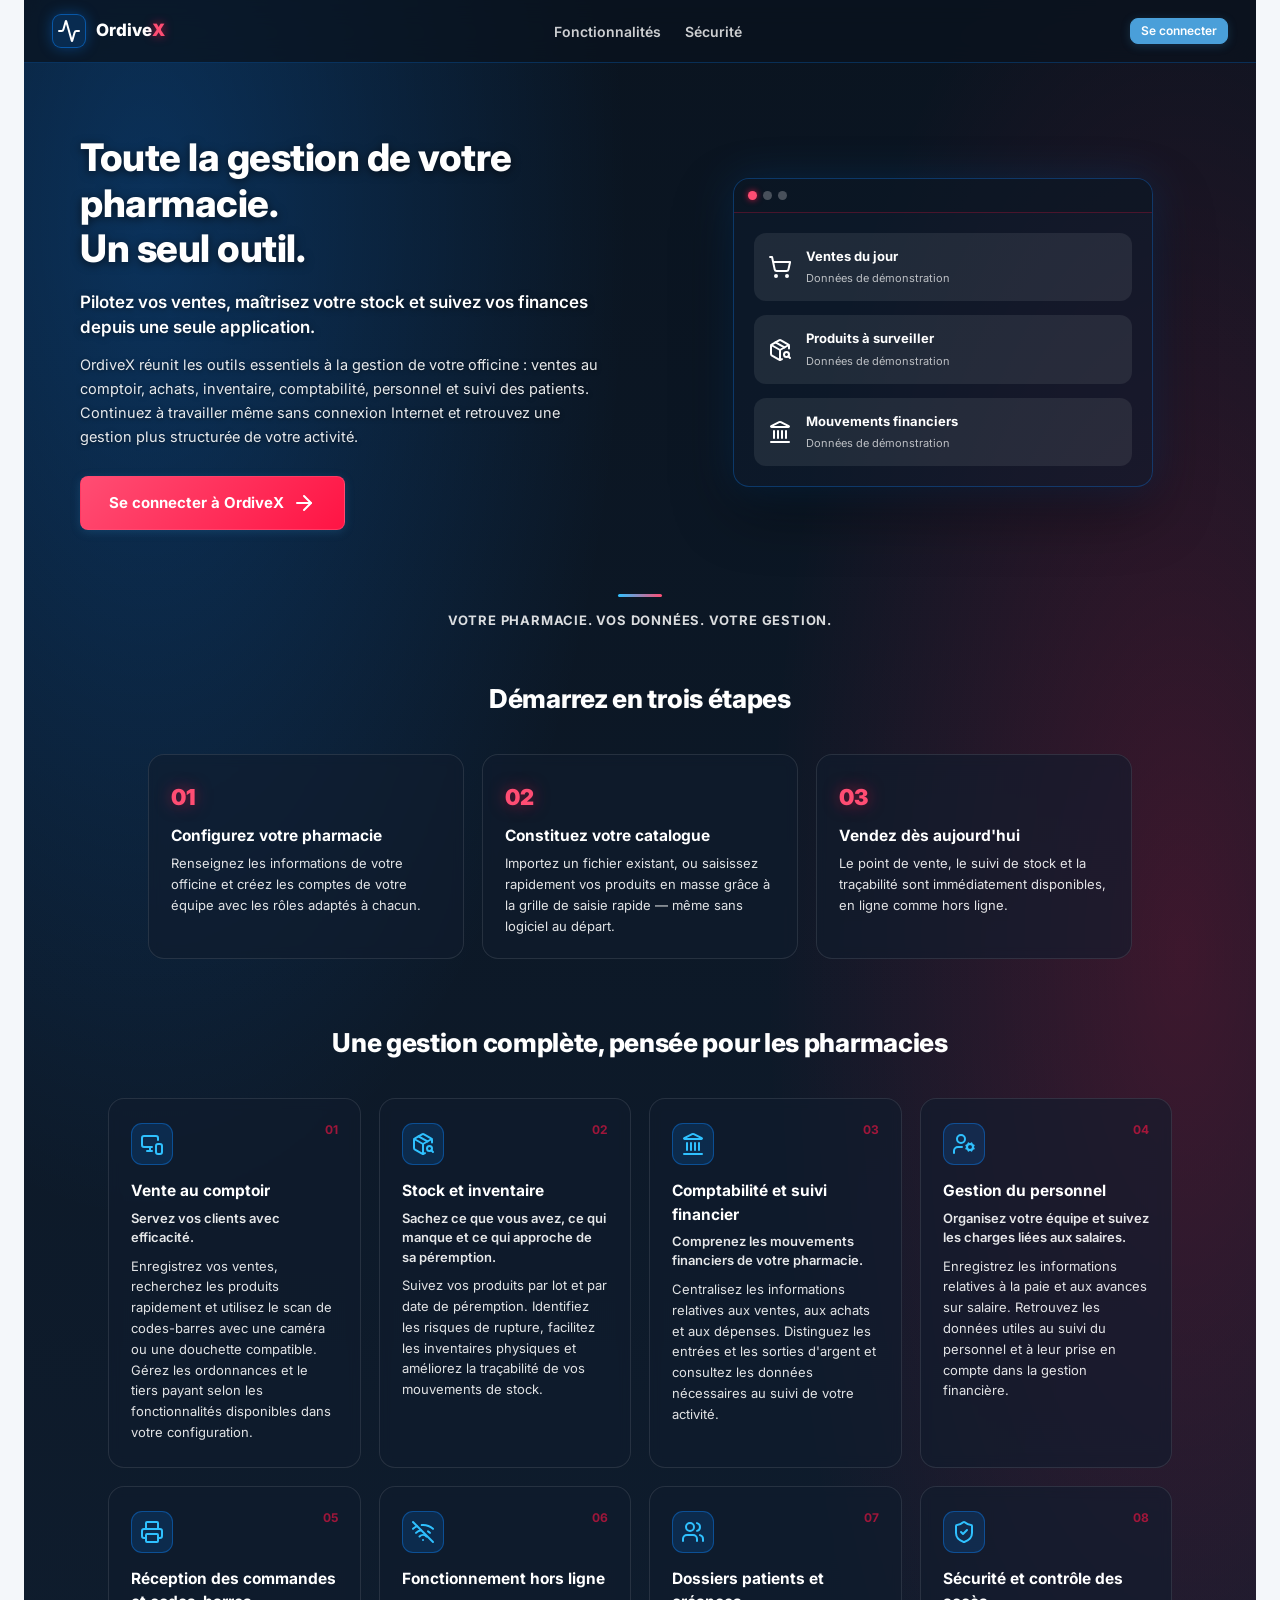
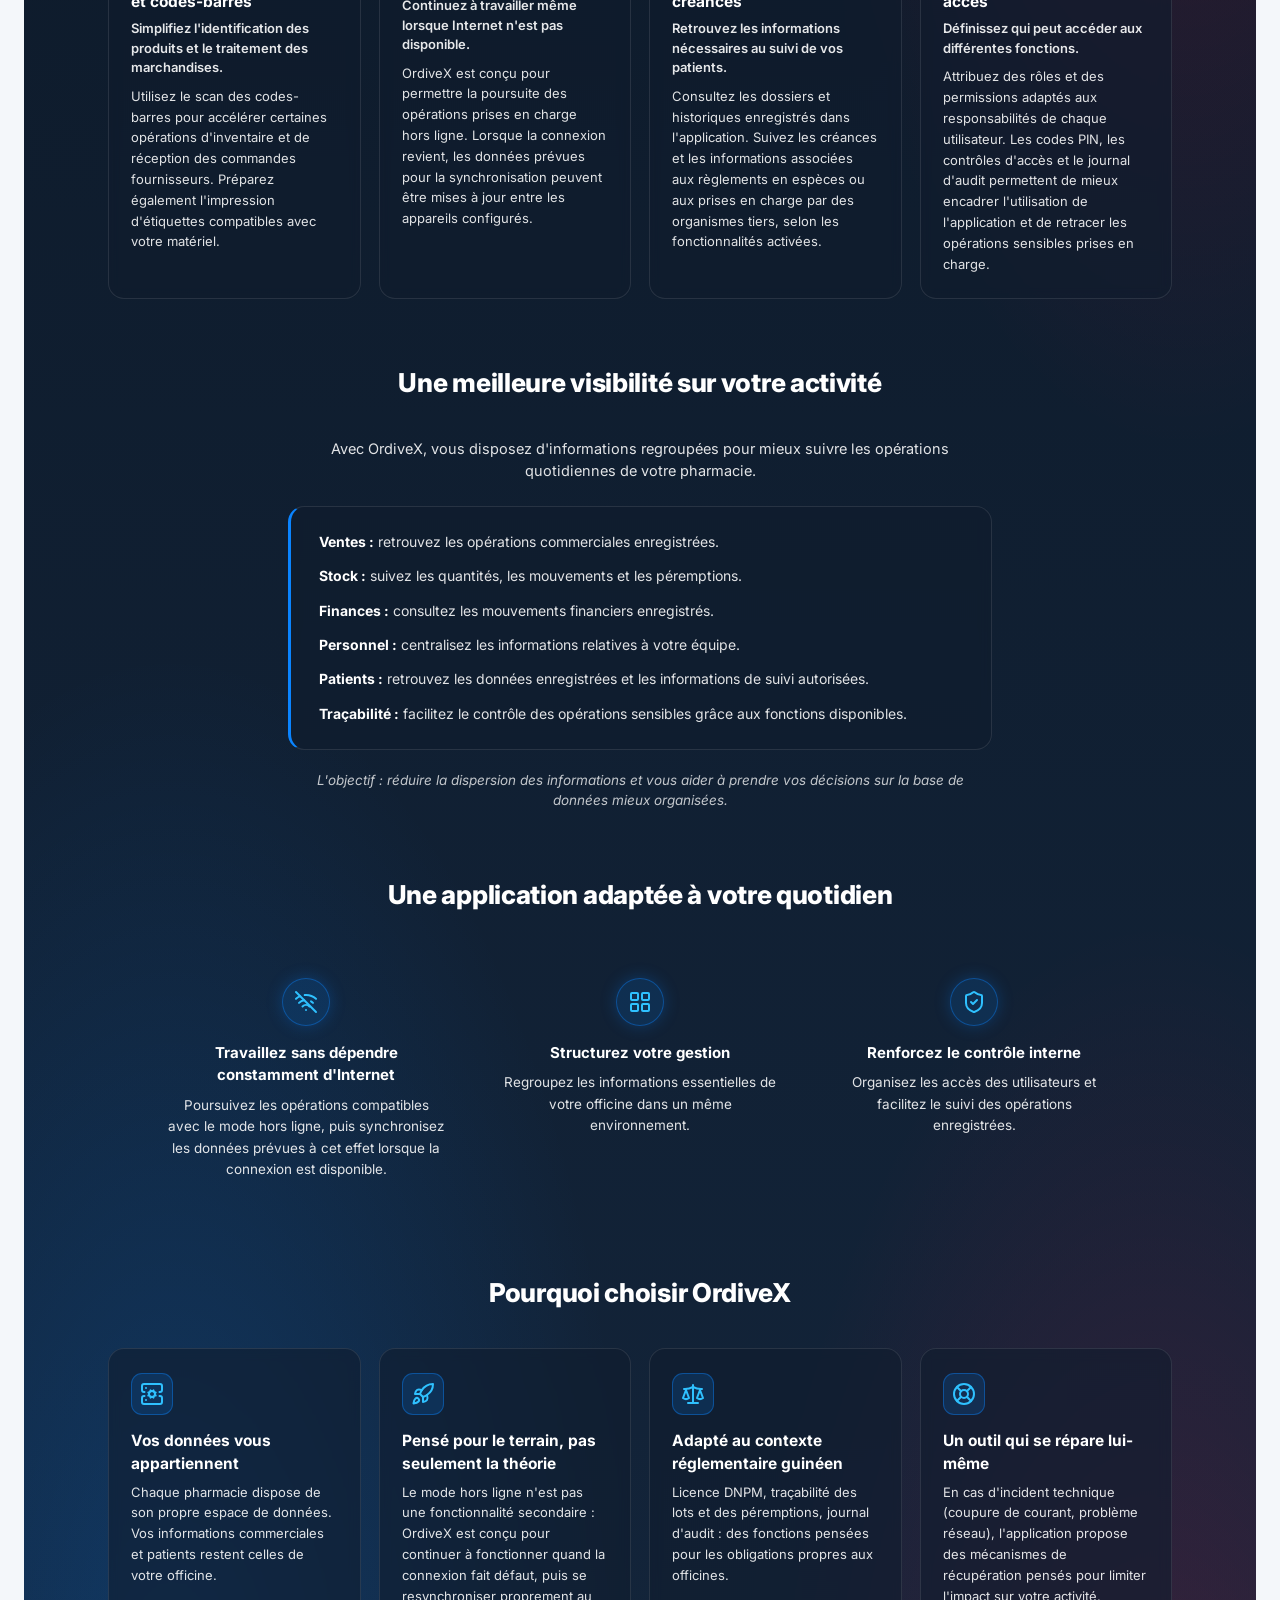
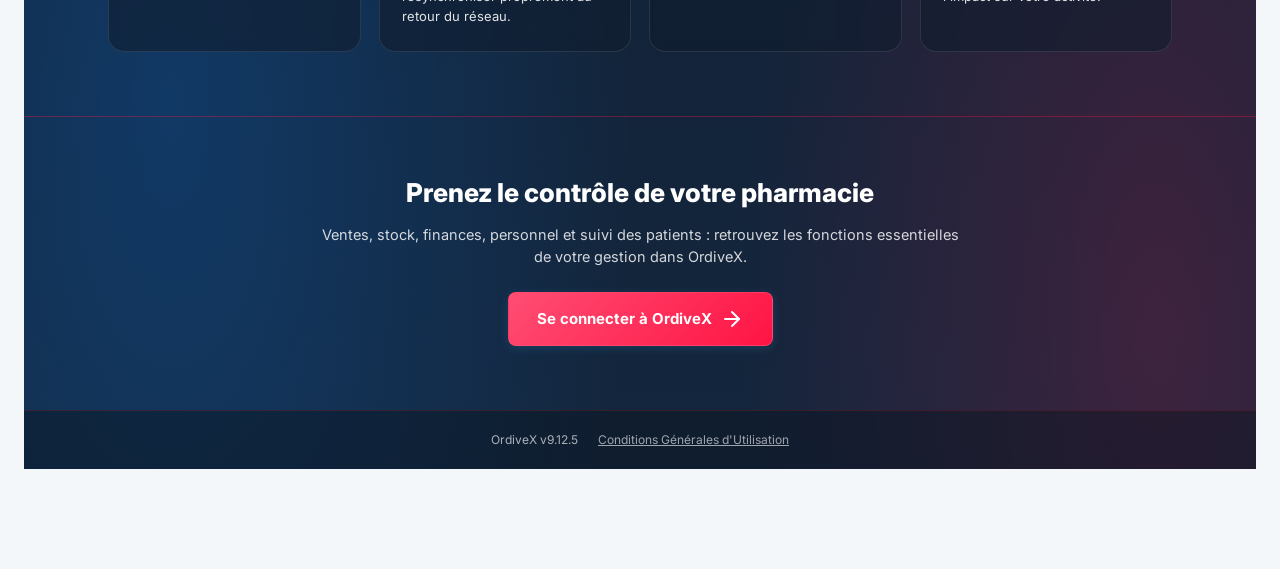
==== index.html @ 4bb6fa1a "v9.12.5 : POS - noms de produits tronques sur mobile/tablette corriges Signale par l'utilisateur (mi" ====
<!DOCTYPE html>
<html lang="fr">

<head>
  <script>
    (function() {
      // Fiabilisation post-hardening (Lot 8) — source de vérité UNIQUE pour la
      // version exécutée par cette page. Auparavant CE littéral (ligne
      // ci-dessous) ET un second `window.APP_VERSION = '9.x.x'` plus bas dans
      // <head> étaient deux chaînes codées en dur INDÉPENDANTES qu'il fallait
      // synchroniser à la main à chaque déploiement — exposé ici sous
      // window.APP_VERSION dès que possible pour que tout le reste du fichier
      // le lise au lieu de le redéclarer.
      const CURRENT_APP_VERSION = '9.12.5';
      window.APP_VERSION = CURRENT_APP_VERSION;

      const lastVersion = localStorage.getItem('ordivex_version');
      if (lastVersion !== CURRENT_APP_VERSION) {
        // Fiabilisation post-hardening (Lot 8) — cause racine de "la version
        // change à chaque refresh" : CE script (antérieur au Lot 5) et le
        // système de mise à jour du Lot 5 (bannière + _reloadWhenSafe, plus
        // bas dans ce fichier) réagissaient TOUS LES DEUX, indépendamment,
        // au même événement (nouvelle version déployée) — chacun avec son
        // propre window.location.reload(). Le Lot 5 recharge PROPREMENT
        // (attend la fin d'une vente/un formulaire ouvert) puis CE script,
        // sur le rechargement qui en résulte, détectait à nouveau un écart
        // de version et détruisait le Service Worker/cache que le Lot 5
        // venait d'installer correctement — nouveau cycle d'installation,
        // nouveau rechargement, etc. D'où l'alternance observée sur
        // plusieurs refresh successifs alors qu'une seule version est
        // réellement déployée. Le drapeau sessionStorage ci-dessous (posé
        // par _reloadWhenSafe juste avant SON propre reload, voir plus bas)
        // indique que CE rechargement précis est déjà le fruit du système
        // sûr du Lot 5 : dans ce cas, on se contente d'aligner localStorage
        // et de NE PAS relancer une seconde procédure de nettoyage/reload.
        var _swManagedReload = false;
        try { _swManagedReload = sessionStorage.getItem('ordivex_sw_managed_reload') === '1'; } catch (e) {}
        if (_swManagedReload) {
          try { sessionStorage.removeItem('ordivex_sw_managed_reload'); } catch (e) {}
          localStorage.setItem('ordivex_version', CURRENT_APP_VERSION);
        } else {
          localStorage.setItem('ordivex_version', CURRENT_APP_VERSION);
          if (window.caches) {
            caches.keys().then(function(names) {
              return Promise.all(names.map(function(name) {
                return caches.delete(name);
              }));
            }).then(function() {
              if (navigator.serviceWorker) {
                return navigator.serviceWorker.getRegistrations().then(function(regs) {
                  return Promise.all(regs.map(function(reg) {
                    return reg.unregister();
                  }));
                });
              }
            }).then(function() {
              window.location.reload();
            }).catch(function() {
              window.location.reload();
            });
          }
        }
      }
    })();
  </script>
  <meta charset="UTF-8">
  <meta name="viewport" content="width=device-width, initial-scale=1.0, viewport-fit=cover">
  <meta name="description" content="OrdiveX - ERP Pharmaceutique pour la Guinée">
  <meta name="theme-color" content="#1B4F72">
  <meta name="mobile-web-app-capable" content="yes">
  <meta name="apple-mobile-web-app-capable" content="yes">
  <meta name="apple-mobile-web-app-title" content="OrdiveX">
  <title>OrdiveX - ERP Pharmaceutique Premium</title>
  <link rel="icon" href="./icon.png" type="image/png">
  <link rel="manifest" href="manifest.json">
  <style>
    /* Police système — évite ERR_NAME_NOT_RESOLVED si Google Fonts est bloqué */
    :root { --font-sans: 'Inter', system-ui, -apple-system, 'Segoe UI', Roboto, Arial, sans-serif; }
    body { font-family: var(--font-sans); }
  </style>
  <!-- Google Fonts chargé en async (non-bloquant) — si réseau indisponible, le fallback système s'applique -->
  <link rel="preconnect" href="https://fonts.googleapis.com">
  <link rel="preconnect" href="https://fonts.gstatic.com" crossorigin>
  <link
    href="https://fonts.googleapis.com/css2?family=Inter:wght@300;400;500;600;700&family=JetBrains+Mono:wght@400;500&display=swap"
    rel="stylesheet"
    media="print" onload="this.media='all'"
    onerror="this.remove()">
  <link rel="stylesheet" href="css/main.css?v=9.12.5">
  <link rel="stylesheet" href="css/mobile.css?v=9.12.5">
  <!-- Fiabilisation post-hardening (Lot 8) : window.APP_VERSION est désormais
       défini une seule fois, dans le tout premier bloc script du head
       (source de vérité unique — voir son commentaire). Ce second littéral
       indépendant a été retiré. -->
  <meta name="theme-color" content="#1B4F72">
  <meta name="mobile-web-app-capable" content="yes">
  <meta name="apple-mobile-web-app-capable" content="yes">
  <meta name="apple-mobile-web-app-status-bar-style" content="black-translucent">
  <meta name="apple-touch-fullscreen" content="yes">
  <meta name="apple-mobile-web-app-title" content="OrdiveX">
  <link rel="apple-touch-icon" href="./icon.png">
  <script src="js/vendor/supabase.min.js"></script>
  <script src="js/vendor/lucide.min.js"></script>
  <script src="js/vendor/jspdf.umd.min.js"></script>
  <script src="js/vendor/jspdf.plugin.autotable.min.js"></script>
  <script>
    //  PERFORMANCE: Override lucide.createIcons pour scope automatique ──
    // Au lieu de scanner tout le DOM (lent sur mobile), scope au conteneur actif.
    if (window.lucide) {
      const _originalCreateIcons = lucide.createIcons.bind(lucide);
      lucide.createIcons = function (opts) {
        if (opts && opts.node) return _originalCreateIcons(opts);
        // Scope au #app-content si disponible, sinon document
        const container = document.getElementById('app-content');
        if (container) return _originalCreateIcons({ node: container });
        return _originalCreateIcons();
      };
      // Version rapide pour les modales et la sidebar (hors app-content)
      lucide.createIconsGlobal = _originalCreateIcons;
    }
  </script>
</head>

<body>

  <!-- Overlay OUTSIDE sidebar so it covers the screen independently -->
  <div id="sidebar-overlay" onclick="toggleSidebar()"></div>

  <aside id="app-sidebar">
    <div class="sidebar-logo">
      <div class="sidebar-logo-icon" id="sidebar-logo-icon"><img src="./icon.png" alt="OrdiveX" style="width:36px;height:36px;border-radius:8px;object-fit:cover"></div>
      <div class="sidebar-logo-text">
        <div class="sidebar-logo-title" id="pharmacy-name-display">Ordive<span style="color:var(--accent)">X</span>
        </div>
        <div class="sidebar-logo-subtitle" id="pharmacy-slogan-display">Santé & Technologie</div>
      </div>
    </div>
    <nav class="sidebar-nav" id="sidebar-nav"></nav>
    <div class="sidebar-footer">
      <div class="sidebar-sync" id="sidebar-sync" onclick="if(window.NM && typeof window.NM.requestSync === 'function') { window.NM.requestSync(true); } else { DB.syncToSupabase(true); }" style="cursor: pointer;" title="Cliquez pour forcer la synchronisation manuelle et vérifier le réseau">
        <div class="sync-dot online" id="sync-dot"></div>
        <span class="sync-text" id="sync-text">En ligne</span>
      </div>
      <div class="sidebar-user" id="sidebar-user">
        <div class="sidebar-user-avatar" id="user-avatar">?</div>
        <div class="sidebar-user-info">
          <div class="sidebar-user-name" id="user-name">Non connecté</div>
          <div class="sidebar-user-role" id="user-role">—</div>
        </div>
        <button class="sidebar-logout" onclick="Auth.logout()" title="Déconnecter"><i
            data-lucide="log-out"></i></button>
      </div>
      <div style="padding: 16px 20px; border-top: 1px solid rgba(255,255,255,0.05); text-align: center;">
        <a href="#" class="premium-badge">
          <svg width="12" height="12" viewBox="0 0 24 24" fill="none" stroke="currentColor" stroke-width="3"
            stroke-linecap="round" stroke-linejoin="round">
            <path d="m7 8-4 4 4 4" />
            <path d="m17 8 4 4-4 4" />
            <path d="m14 4-4 16" />
          </svg>
          <span>Propulsé par <strong>TrillionX</strong></span>
        </a>
      </div>
    </div>
  </aside>

  <header id="app-topbar">
    <button class="topbar-menu-btn" onclick="toggleSidebar()" title="Menu"><i data-lucide="menu"></i></button>
    <div class="topbar-title" id="topbar-title">Tableau de Bord</div>
    <div style="flex:1"></div>
    <div class="topbar-actions">
      <button class="topbar-btn" id="pwa-install-btn" onclick="installPWA()" title="Installer l'app"
        style="display:none"><i data-lucide="smartphone"></i></button>
      <button class="topbar-btn" id="device-sync-btn" onclick="if(window.UI && UI.openSyncMonitor) UI.openSyncMonitor()"
        title="Moniteur de Réseau">
        <i data-lucide="monitor" id="device-sync-icon"></i>
        <span class="notif-badge" id="device-sync-badge"
          style="display:none; background:var(--warning); color:#fff;">!</span>
      </button>
      <button class="topbar-btn" onclick="navigatePage('reorder')" title="Réapprovisionnement"><i
          data-lucide="refresh-cw"></i></button>
      <button class="topbar-btn" onclick="navigatePage('print')" title="Impression"><i
          data-lucide="printer"></i></button>
      <button class="topbar-btn" id="notif-btn" onclick="navigatePage('alerts')" title="Alertes">
        <i data-lucide="bell"></i><span class="notif-badge" id="notif-count" style="display:none">0</span>
      </button>
      <button class="topbar-btn" onclick="DB.doBackup ? DB.doBackup() : UI.toast('Backup...','info')"
        title="Sauvegarde"><i data-lucide="save"></i></button>
      <button class="topbar-btn" id="theme-toggle-btn" onclick="UI.toggleTheme()" title="Changer le thème"><i
          data-lucide="moon"></i></button>
      <button class="topbar-btn" id="topbar-settings-btn" onclick="navigatePage('settings')" title="Paramètres"><i
          data-lucide="settings-2"></i></button>
    </div>
  </header>

  <main id="app-content">
    <div class="loading-state">
      <div class="spinner"></div>
      <p>Démarrage de OrdiveX...</p>
    </div>
  </main>


  <div id="toast-container"></div>

  <!-- Device Sync Monitor Modal -->
  <div id="sync-monitor-modal" class="modal-overlay"
    style="display: none; z-index: 10000; position: fixed; top: 0; left: 0; width: 100vw; height: 100vh; background: rgba(0,0,0,0.5); justify-content: center; align-items: center;">
    <div class="modal-content"
      style="background: var(--surface); padding: 24px; border-radius: 12px; width: 90%; max-width: 500px; box-shadow: 0 10px 30px rgba(0,0,0,0.2);">
      <h3 style="margin-top:0; font-size: 1.2rem; display: flex; align-items: center; gap: 8px;">
        <i data-lucide="monitor-speaker"></i> Moniteur de Réseau
      </h3>
      <p style="color: var(--text-muted); font-size: 0.9rem; margin-bottom: 20px;">
        État en temps réel de la synchronisation des différents appareils (PC, Tablettes, Mobiles).
      </p>
      <div id="sync-monitor-list"
        style="display: flex; flex-direction: column; gap: 12px; max-height: 50vh; overflow-y: auto;">
        <!-- Devices listed here dynamically -->
      </div>
      <div style="margin-top: 24px; display: flex; justify-content: space-between; align-items: center;">
        <span style="font-size: 0.8rem; color: var(--text-muted);" id="current-device-id-display"></span>
        <button onclick="document.getElementById('sync-monitor-modal').style.display='none'" class="btn btn-primary"
          style="background: var(--primary); color: white; border: none; padding: 8px 16px; border-radius: 6px; cursor: pointer; font-weight: 500;">Fermer</button>
      </div>
    </div>
  </div>

  <!-- â-¢Ââ-¢Ââ-¢Â BOTTOM TAB BAR ââ‚¬- Mobile POS uniquement â-¢Ââ-¢Ââ-¢Â -->
  <nav id="mobile-pos-tabbar" class="mobile-tabbar" style="display:none">
    <button class="tab-btn active" data-vue="produits" onclick="mobileShowVue('produits')">
      <svg width="22" height="22" viewBox="0 0 24 24" fill="none" stroke="currentColor" stroke-width="2"
        stroke-linecap="round" stroke-linejoin="round">
        <rect x="3" y="3" width="7" height="7"></rect>
        <rect x="14" y="3" width="7" height="7"></rect>
        <rect x="14" y="14" width="7" height="7"></rect>
        <rect x="3" y="14" width="7" height="7"></rect>
      </svg>
      <span>Produits</span>
    </button>
    <button class="tab-btn" data-vue="panier" onclick="mobileShowVue('panier')">
      <svg width="22" height="22" viewBox="0 0 24 24" fill="none" stroke="currentColor" stroke-width="2"
        stroke-linecap="round" stroke-linejoin="round">
        <circle cx="9" cy="21" r="1"></circle>
        <circle cx="20" cy="21" r="1"></circle>
        <path d="M1 1h4l2.68 13.39a2 2 0 0 0 2 1.61h9.72a2 2 0 0 0 2-1.61L23 6H6"></path>
      </svg>
      <span>Panier</span>
      <span class="tab-badge" id="mobile-cart-badge" style="display:none">0</span>
    </button>
    <button class="tab-btn" data-vue="menu" onclick="mobileShowVue('menu')">
      <svg width="22" height="22" viewBox="0 0 24 24" fill="none" stroke="currentColor" stroke-width="2"
        stroke-linecap="round" stroke-linejoin="round">
        <line x1="3" y1="12" x2="21" y2="12"></line>
        <line x1="3" y1="6" x2="21" y2="6"></line>
        <line x1="3" y1="18" x2="21" y2="18"></line>
      </svg>
      <span>Menu</span>
    </button>
  </nav>

  <script src="js/utils/network-manager.js?v=9.12.5"></script>
  <script src="js/utils/barcode-scan.js?v=9.12.5"></script>
  <script src="js/utils/barcode-render.js?v=9.12.5"></script>
  <script src="js/db.js?v=9.12.5"></script>
  <script src="js/utils/queue.js?v=9.12.5"></script>
  <script src="js/auth.js?v=9.12.5"></script>
  <script src="js/ui.js?v=9.12.5"></script>
  <script src="js/mobile-money.js?v=9.12.5"></script>
  <script src="js/sms.js?v=9.12.5"></script>
  <script src="js/pages/dashboard.js?v=9.12.5"></script>
  <script src="js/pages/pos.js?v=9.12.5"></script>
  <script src="js/pages/stock.js?v=9.12.5"></script>
  <script src="js/pages/products.js?v=9.12.5"></script>
  <script src="js/pages/sales.js?v=9.12.5"></script>
  <script src="js/pages/returns.js?v=9.12.5"></script>
  <script src="js/pages/settings.js?v=9.12.5"></script>
  <script src="js/pages/prescriptions.js?v=9.12.5"></script>
  <script src="js/pages/suppliers.js?v=9.12.5"></script>
  <script src="js/pages/invoices.js?v=9.12.5"></script>
  <script src="js/pages/patients.js?v=9.12.5"></script>
  <script src="js/pages/caisse.js?v=9.12.5"></script>
  <script src="js/pages/traceability.js?v=9.12.5"></script>
  <script src="js/pages/alerts-engine.js?v=9.12.5"></script>
  <script src="js/pages/alerts.js?v=9.12.5"></script>
  <script src="js/pages/print.js?v=9.12.5"></script>
  <script src="js/pages/onboarding.js?v=9.12.5"></script>
  <script src="js/pages/insurances.js?v=9.12.5"></script>
  <script src="js/pages/metrics.js?v=9.12.5"></script>
  <script src="js/pages/management-control.js?v=9.12.5"></script>
  <script src="js/pages/accounting.js?v=9.12.5"></script>
  <script src="js/ui/command-palette.js?v=9.12.5"></script>
  <script src="js/ui/feedback.js?v=9.12.5"></script>
  <script src="js/utils/animations.js?v=9.12.5"></script>
  <script src="js/components/supportWidget.js?v=9.12.5"></script>
  <script src="js/pages/shifts.js?v=9.12.5"></script>
  <script src="js/pages/hr.js?v=9.12.5"></script>
  <script src="js/pages/stock-exits.js?v=9.12.5"></script>
  <script src="js/pages/inventory.js?v=9.12.5"></script>
  <script src="js/pages/diagnostic.js?v=9.12.5"></script>
  <script src="js/utils/pdf-export.js?v=9.12.5"></script>
  <script src="js/utils/action-guard.js?v=9.12.5"></script>
  <script src="js/utils/stability.js?v=9.12.5"></script>
  <script src="js/utils/devtools-guard.js?v=9.12.5"></script>
  <script src="js/utils/security-lock.js?v=9.12.5"></script>

  <script>
    const NAV_ITEMS = [
      { section: 'Principal' },
      { page: 'dashboard', icon: 'layout-dashboard', label: 'Tableau de Bord', roles: ['admin', 'pharmacien', 'caissier'], permission: 'module_dashboard' },
      { page: 'pos', icon: 'monitor-smartphone', label: 'Point de Vente', roles: ['admin', 'pharmacien', 'caissier'], permission: 'module_sales' },
      { page: 'caisse', icon: 'banknote', label: 'Caisse Journalière', roles: ['admin', 'pharmacien', 'caissier'], permission: 'module_caisse' },
      { section: 'Stock & Produits' },
      { page: 'products', icon: 'pill', label: 'Catalogue Produits', roles: ['admin', 'pharmacien'], permission: 'module_products' },
      { page: 'stock', icon: 'package-search', label: 'Gestion des Stocks', roles: ['admin', 'pharmacien'], permission: 'module_stock' },
      { page: 'inventory', icon: 'clipboard-list', label: 'Inventaires Physiques', roles: ['admin', 'pharmacien'], permission: 'module_inventory' },
      { page: 'reorder', icon: 'refresh-ccw-dot', label: 'Réapprovisionnement', roles: ['admin', 'pharmacien'], permission: 'module_reorder' },
      { section: 'Ordonnances & Patients' },
      { page: 'prescriptions', icon: 'file-text', label: 'Ordonnances', roles: ['admin', 'pharmacien'], permission: 'module_prescriptions' },
      { page: 'patients', icon: 'users', label: 'Dossiers Patients', roles: ['admin', 'pharmacien'], permission: 'module_patients' },
      { page: 'insurances', icon: 'shield', label: 'Assurances & Tiers Payant', roles: ['admin', 'pharmacien'], permission: 'module_claims' },
      { section: 'Achats' },
      { page: 'suppliers', icon: 'factory', label: 'Fournisseurs', roles: ['admin', 'pharmacien'], permission: 'module_suppliers' },
      { page: 'purchase-orders', icon: 'clipboard-list', label: 'Bons de Commande', roles: ['admin', 'pharmacien'], permission: 'module_purchase_orders' },
      { page: 'invoices', icon: 'file-text', label: 'Factures Fournisseurs', roles: ['admin', 'pharmacien'], permission: 'module_invoices' },
      { section: 'Traçabilité' },
      { page: 'traceability', icon: 'shield-check', label: 'Traçabilité & Pharmavig.', roles: ['admin', 'pharmacien'], permission: 'module_traceability' },
      { section: 'Analytique & Compta' },
      { page: 'management-control', icon: 'gauge', label: 'Pilotage & Controle', roles: ['admin', 'pharmacien'], permission: 'module_management_control' },
      { page: 'accounting', icon: 'landmark', label: 'Comptabilité Générale', roles: ['admin', 'comptable'], permission: 'module_accounting' },
      { page: 'sales', icon: 'history', label: 'Historique Ventes', roles: ['admin', 'pharmacien', 'caissier'], permission: 'module_sales' },
      { page: 'returns', icon: 'undo-2', label: 'Retours Médicaments', roles: ['admin', 'pharmacien'], permission: 'module_sales' },
      { page: 'stock-exits', icon: 'shuffle', label: 'Mouvements Manuels', roles: ['admin', 'pharmacien'], permission: 'caisse_view_manual_movements' },
      { page: 'reports', icon: 'bar-chart-3', label: 'Rapports & Analytique', roles: ['admin', 'pharmacien'], permission: 'module_reports' },
      { page: 'metrics', icon: 'bar-chart-2', label: 'Métriques Business', roles: ['admin', 'pharmacien'], permission: 'module_metrics' },
      { section: 'Ressources Humaines' },
      { page: 'hr', icon: 'user-cog', label: 'Ressources Humaines', roles: ['admin', 'manager'], permission: 'module_rh' },
      { section: 'Administration' },
      { page: 'print', icon: 'printer', label: "Centre d'Impression", roles: ['admin', 'pharmacien'], permission: 'module_settings' },
      { page: 'alerts', icon: 'bell', label: 'Alertes', roles: ['admin', 'pharmacien', 'caissier'], permission: 'module_dashboard' },
      { page: 'shifts', icon: 'clock-3', label: 'Équipes Matin / Soir', roles: ['admin', 'pharmacien'], permission: 'module_shifts' },
      { page: 'settings', icon: 'settings-2', label: 'Paramètres', roles: ['admin', 'manager'], permission: 'module_settings' },
      // Lot 6 hardening : volontairement absent d'Auth.ALL_PERMISSIONS et
      // des permissions par défaut de tout rôle — 'module_diagnostic' ne
      // peut donc jamais être accordé à un non-admin depuis les Paramètres
      // (Auth.can() ne renvoie true que par le raccourci role==='admin').
      // Double verrou : ce filtre de nav ET le contrôle interne à
      // renderDiagnostic() (js/pages/diagnostic.js).
      { page: 'diagnostic', icon: 'stethoscope', label: 'Diagnostic du Poste', roles: ['admin'], permission: 'module_diagnostic' },
    ];

    const PAGE_TITLES = {
      dashboard: 'Tableau de Bord', pos: 'Point de Vente', caisse: 'Caisse Journalière',
      products: 'Catalogue Médicaments', stock: 'Gestion des Stocks', inventory: 'Inventaires Physiques', reorder: 'Réapprovisionnement',
      prescriptions: 'Gestion des Ordonnances', patients: 'Dossiers Patients', insurances: 'Assurances & Tiers Payant',
      suppliers: 'Fournisseurs', 'purchase-orders': 'Bons de Commande', invoices: 'Factures Fournisseurs',
      traceability: 'Traçabilité & Pharmacovigilance',
      accounting: 'Comptabilité Générale',
      sales: 'Historique des Ventes', returns: 'Retours de Médicaments', 'stock-exits': 'Mouvements Manuels', reports: 'Rapports & Analytique',
      'management-control': 'Pilotage & Controle de Gestion',
      metrics: 'Métriques Business', onboarding: 'Configuration Initiale',
      print: "Centre d'Impression", alerts: 'Alertes Système', settings: 'Paramètres & Administration',
      shifts: 'Équipes Matin / Soir', hr: 'Ressources Humaines',
      diagnostic: 'Diagnostic du Poste',
    };

    function initSidebar() {
      const nav = document.getElementById('sidebar-nav');
      if (!nav || !DB.AppState.currentUser) return;
      const user = DB.AppState.currentUser;

      // Filter visible items first
      const visibleItems = NAV_ITEMS.filter(item => {
        if (item.section) return true; // Keep sections for now
        // 1. Check individual permission override first (if present)
        if (item.permission && typeof Auth !== 'undefined' && typeof Auth.can === 'function') {
          return Auth.can(item.permission);
        }
        // 2. Fallback to role-based check
        return item.roles.includes(user.role);
      });

      // Filter out sections that don't have subsequent items
      const finalItems = [];
      for (let i = 0; i < visibleItems.length; i++) {
        const item = visibleItems[i];
        if (item.section) {
          // Look ahead to see if there's any non-section item before the next section
          let hasContent = false;
          for (let j = i + 1; j < visibleItems.length; j++) {
            if (visibleItems[j].section) break;
            if (visibleItems[j].page) {
              hasContent = true;
              break;
            }
          }
          if (hasContent) finalItems.push(item);
        } else {
          finalItems.push(item);
        }
      }

      nav.innerHTML = finalItems.map(item => {
        if (item.section) return '<div class="nav-section">' + item.section + '</div>';
        return '<button class="nav-item" data-page="' + item.page + '" onclick="navigatePage(\'' + item.page + '\')">'
          + '<span class="nav-icon"><i data-lucide="' + item.icon + '"></i></span>'
          + '<span class="nav-label">' + item.label + '</span>'
          + '</button>';
      }).join('');
      if (window.lucide) {
        lucide.createIconsGlobal ? lucide.createIconsGlobal() : lucide.createIcons();
      }
    }

    function toggleSidebar() {
      const sidebar = document.getElementById('app-sidebar');
      const overlay = document.getElementById('sidebar-overlay');

      if (window.innerWidth <= 768) {
        // Mobile: use 'show' class for off-canvas
        const isOpen = sidebar.classList.contains('show');
        if (isOpen) {
          sidebar.classList.remove('show');
          if (overlay) overlay.classList.remove('show');
        } else {
          sidebar.classList.add('show');
          if (overlay) overlay.classList.add('show');
        }
      } else {
        // Desktop: use 'collapsed' class
        sidebar.classList.toggle('collapsed');
      }
    }

    // Auto-close sidebar on mobile after navigation
    function closeSidebarMobile() {
      if (window.innerWidth <= 768) {
        const sidebar = document.getElementById('app-sidebar');
        const overlay = document.getElementById('sidebar-overlay');
        if (sidebar) sidebar.classList.remove('show');
        if (overlay) overlay.classList.remove('show');
      }
    }

    function updateTopbar() {
      const user = DB.AppState.currentUser;
      if (!user) return;
      const av = document.getElementById('user-avatar');
      const nm = document.getElementById('user-name');
      const rl = document.getElementById('user-role');
      if (av) av.textContent = (user.name || 'U').charAt(0).toUpperCase();
      if (nm) nm.textContent = user.name || user.username;
      if (rl) rl.textContent = { admin: 'Administrateur', pharmacien: 'Pharmacien', caissier: 'Caissier' }[user.role] || user.role;

      const settingsBtn = document.getElementById('topbar-settings-btn');
      if (settingsBtn) {
        settingsBtn.style.display = user.role === 'admin' ? 'flex' : 'none';
      }
    }

    function navigatePage(page) {
      // Vérifier la permission d'accès avant la navigation
      const item = NAV_ITEMS.find(i => i.page === page);
      if (item && item.permission && typeof Auth !== 'undefined' && typeof Auth.can === 'function') {
        if (!Auth.can(item.permission) && DB.AppState.currentUser?.role !== 'admin') {
          UI.toast('⛔ Accès refusé — Vous n\'avez pas la permission d\'accéder à ce module.', 'error', 4000);
          return;
        }
      }

      // Cleanup mobile POS tab bar si on quitte le POS
      if (typeof mobileCleanupPOS === 'function') mobileCleanupPOS();
      document.querySelectorAll('.nav-item').forEach(el => el.classList.toggle('active', el.dataset.page === page));
      const t = document.getElementById('topbar-title');
      if (t) t.textContent = PAGE_TITLES[page] || page;
      closeSidebarMobile();
      Router.navigate(page);
    }

    // Lot 7 hardening : indicateur persistant discret de dernière synchro —
    // affiché sur la même ligne que le statut réseau (pas de nouvel élément,
    // pas de bloc supplémentaire) pour rester discret comme demandé.
    function _lastSyncTimeSuffix() {
      const ts = window.NM && window.NM.lastSuccessTime;
      if (!ts) return '';
      const d = new Date(ts);
      const hh = String(d.getHours()).padStart(2, '0');
      const mm = String(d.getMinutes()).padStart(2, '0');
      return ' · Sync ' + hh + ':' + mm;
    }
    function updateNetworkStatus() {
      const online = window.NM && typeof window.NM.isOnline === 'function' ? window.NM.isOnline() : navigator.onLine;
      const state = window.NM ? window.NM.state : (online ? 'ONLINE' : 'OFFLINE');
      const dot = document.getElementById('sync-dot');
      const text = document.getElementById('sync-text');
      if (dot) {
        dot.className = 'sync-dot ' + (online ? 'online' : (state === 'DEGRADED' ? 'degraded' : 'offline'));
      }
      if (text) {
        const label = online ? 'En ligne' : (state === 'DEGRADED' ? 'Serveur indisponible' : 'Hors ligne');
        text.textContent = label + _lastSyncTimeSuffix();
      }
    }
    window.updateNetworkStatus = updateNetworkStatus;
    window.addEventListener('online', () => { 
      updateNetworkStatus(); 
    });
    window.addEventListener('offline', () => { 
      updateNetworkStatus(); 
    });
    setInterval(updateNetworkStatus, 3000);

    async function updateAlertBadge() {
      try {
        const alerts = await DB.dbGetAll('alerts');
        const count = alerts.filter(a => a.status === 'unread').length;
        const badge = document.getElementById('notif-count');
        if (badge) { badge.style.display = count > 0 ? 'flex' : 'none'; badge.textContent = count > 9 ? '9+' : count; }
      } catch (e) { }
    }

    Router.register('metrics', (container) => renderMetrics(container));
    Router.register('onboarding', (container) => renderOnboarding(container));
    Router.register('diagnostic', (container) => renderDiagnostic(container));

    // Route 'alerts' enregistrée dans js/pages/alerts.js

    async function clearAllAlerts() {
      const all = await DB.dbGetAll('alerts');
      for (const a of all.filter(a => a.status === 'unread')) await DB.dbPut('alerts', { ...a, status: 'read' });
      UI.toast('Toutes les alertes marquées comme lues', 'success');
      await updateAlertBadge();
      Router.navigate('alerts');
    }
    async function dismissAlertItem(id) {
      const a = await DB.dbGet('alerts', id);
      if (a) await DB.dbPut('alerts', { ...a, status: 'read' });
      await updateAlertBadge();
      Router.navigate('alerts');
    }
    window.clearAllAlerts = clearAllAlerts;
    window.dismissAlertItem = dismissAlertItem;
    window.dismissAlert = dismissAlertItem;

    let _pwaPrompt = null;
    window.addEventListener('beforeinstallprompt', e => {
      e.preventDefault(); _pwaPrompt = e;
      const b = document.getElementById('pwa-install-btn');
      if (b) b.style.display = 'flex';
      // Show install banner if not in standalone mode
      if (!window.matchMedia('(display-mode: standalone)').matches) {
        showPWAInstallBanner();
      }
    });

    function showPWAInstallBanner() {
      if (document.getElementById('pwa-install-banner')) return;
      if (localStorage.getItem('pwa-banner-dismissed')) return;
      const banner = document.createElement('div');
      banner.id = 'pwa-install-banner';
      banner.style.cssText = 'position:fixed;bottom:20px;left:50%;transform:translateX(-50%);z-index:2001;background:linear-gradient(135deg,#1B6FAE,#2EAF7D);color:white;padding:14px 20px;border-radius:14px;box-shadow:0 8px 30px rgba(0,0,0,0.25);display:flex;align-items:center;gap:14px;max-width:460px;width:calc(100% - 40px);font-family:Inter,system-ui,sans-serif;animation:slideUp 0.4s ease';
      banner.innerHTML = '<div style="flex:1"><strong style="font-size:14px;display:block;margin-bottom:2px">Installer OrdiveX</strong><span style="font-size:12px;opacity:0.9">Installez l\'app pour une experience native sans barre du navigateur</span></div><button onclick="installPWA()" style="background:white;color:#1B6FAE;border:none;padding:8px 16px;border-radius:8px;font-weight:700;font-size:13px;cursor:pointer;white-space:nowrap">Installer</button><button onclick="dismissPWABanner()" style="background:none;border:none;color:white;opacity:0.7;cursor:pointer;font-size:18px;padding:4px">&#x2715;</button>';
      document.body.appendChild(banner);
    }

    function dismissPWABanner() {
      const banner = document.getElementById('pwa-install-banner');
      if (banner) banner.remove();
      localStorage.setItem('pwa-banner-dismissed', '1');
    }
    window.dismissPWABanner = dismissPWABanner;

    async function installPWA() {
      if (!_pwaPrompt) { UI.toast('Application déjàƒÂ  installée ou non disponible', 'info'); return; }
      _pwaPrompt.prompt();
      const r = await _pwaPrompt.userChoice;
      if (r.outcome === 'accepted') {
        UI.toast('OrdiveX installé ! L\'app se lancera sans barre du navigateur.', 'success', 5000);
        document.getElementById('pwa-install-btn').style.display = 'none';
        dismissPWABanner();
      }
      _pwaPrompt = null;
    }
    window.installPWA = installPWA;
    window.closeSidebarMobile = closeSidebarMobile;

    // ═══════════════════════════════════════════════════════════════════
    // SYSTÈME DE MISE À JOUR PROFESSIONNEL — v9.5.0
    // Détecte une vraie nouvelle version via le Service Worker,
    // compare avec version.json, et affiche une bannière moderne
    // uniquement quand une mise à jour est réellement disponible.
    // ═══════════════════════════════════════════════════════════════════
    const ORDIVEX_CURRENT_VERSION = APP_VERSION;

    // Environnement de test local (ex: python -m http.server) : jamais de
    // Service Worker. But : les fichiers modifiés sur disque pendant une
    // session de test doivent TOUJOURS être servis frais au prochain
    // rechargement — avec un SW en cache-first (voir sw.js), ce ne serait
    // pas le cas. On neutralise aussi activement tout SW/cache déjà installé
    // par une session de test précédente sur cette même origine, pour éviter
    // la confusion récurrente "mes modifications ne s'affichent pas" alors
    // qu'elles sont bien sur le disque mais servies depuis un ancien cache.
    // Sans effet en production (une pharmacie n'accède jamais via ces hôtes).
    const isLocalTestServer = ['127.0.0.1', 'localhost'].includes(location.hostname);

    if (isLocalTestServer) {
      if ('serviceWorker' in navigator) {
        navigator.serviceWorker.getRegistrations().then(regs => regs.forEach(r => r.unregister()));
      }
      if (window.caches) {
        caches.keys().then(names => names.forEach(name => caches.delete(name)));
      }
    } else if ('serviceWorker' in navigator) {
      // Lot 5 hardening (F15) : { updateViaCache: 'none' } force le navigateur
      // à ne JAMAIS servir sw.js depuis son cache HTTP lors d'un reg.update()
      // (vérification périodique plus bas) — sans ça, sur un hébergement où
      // on ne contrôle pas les en-têtes Cache-Control (GitHub Pages, ici :
      // aucun fichier de config d'en-têtes possible), le navigateur pourrait
      // comparer une copie déjà en cache à elle-même et ne jamais détecter
      // de nouvelle version du Service Worker.
      navigator.serviceWorker.register('sw.js', { updateViaCache: 'none' })
        .then(reg => {
          console.log('[SW] OK:', reg.scope);

          // ── Détection d'un nouveau Service Worker ──
          reg.addEventListener('updatefound', () => {
            const newWorker = reg.installing;
            if (!newWorker) return;

            newWorker.addEventListener('statechange', () => {
              // Le nouveau SW est installé et prêt à prendre le relais
              if (newWorker.state === 'installed' && navigator.serviceWorker.controller) {
                // Il y a un ancien SW actif + un nouveau prêt → vraie mise à jour
                _checkAndShowUpdateBanner(newWorker);
              }
            });
          });
        })
        .catch(e => console.warn('[SW] Erreur:', e));

      // Si le SW se recharge tout seul (après activation), recharger la page.
      // Lot 5 hardening (F16) : sw.js appelle self.skipWaiting() de façon
      // INCONDITIONNELLE dès l'installation (délibéré — garantit qu'une mise
      // à jour finit toujours par s'appliquer, même si l'onglet reste ouvert
      // des jours). Ça déclenche ce controllerchange sur TOUS les onglets
      // ouverts, indépendamment de toute action utilisateur — y compris en
      // pleine vente au comptoir. On découple : le nouveau SW peut prendre
      // le contrôle sans conséquence (juste les futures requêtes réseau),
      // mais le RECHARGEMENT DE LA PAGE — la partie réellement disruptive —
      // attend un état sûr.
      function _hasSensitiveOperationActive() {
        try {
          // Lot 5 hardening (F16) : posCart est une variable `let` locale à
          // pos.js (script classique) — pas une propriété de `window`. On
          // passe par le getter exposé par pos.js (window._getPosCartLength)
          // plutôt que par window.posCart, qui serait toujours undefined ici.
          if (typeof window._getPosCartLength === 'function' && window._getPosCartLength() > 0) {
            return 'Panier POS non vide';
          }
          if (document.getElementById('global-modal')) return 'Formulaire ouvert';
        } catch (e) { /* en cas d'erreur, ne pas bloquer indéfiniment un reload légitime */ }
        return null;
      }

      let _swRefreshing = false;
      function _reloadWhenSafe() {
        if (_swRefreshing) return;
        const reason = _hasSensitiveOperationActive();
        if (reason) {
          console.log('[SW] Rechargement différé — ' + reason);
          if (window.UI && typeof UI.toast === 'function' && !window._swDeferredToastShown) {
            window._swDeferredToastShown = true;
            UI.toast('Mise à jour prête — elle s\'appliquera dès la fin de cette opération.', 'info', 6000);
          }
          setTimeout(_reloadWhenSafe, 5000);
          return;
        }
        _swRefreshing = true;
        // Fiabilisation post-hardening (Lot 8) : signale au script de tête
        // de <head> (voir son commentaire) que CE rechargement est déjà
        // piloté par le système sûr du Service Worker — évite qu'il ne
        // déclenche à son tour un second nettoyage/reload sur la page qui
        // en résulte. sessionStorage (pas localStorage) : le drapeau ne
        // doit survivre qu'à CE rechargement précis, dans CET onglet.
        try { sessionStorage.setItem('ordivex_sw_managed_reload', '1'); } catch (e) {}
        window.location.reload();
      }
      navigator.serviceWorker.addEventListener('controllerchange', _reloadWhenSafe);
    }

    /**
     * Vérifie si la version distante est supérieure et affiche la bannière
     */
    async function _checkAndShowUpdateBanner(newWorker) {
      let remoteVersion = null;
      let changelog = '';
      try {
        const res = await fetch('version.json?t=' + Date.now(), { cache: 'no-store' });
        if (res.ok) {
          const data = await res.json();
          remoteVersion = data.version;
          changelog = data.changelog || '';
        }
      } catch(e) { /* offline — on affiche quand même la bannière générique */ }

      // Si on a pu lire la version distante ET qu'elle est identique ou inférieure → pas de mise à jour
      if (remoteVersion) {
        // Lot 5 hardening (F18) : parsing semver validé plutôt qu'un split/Number
        // naïf — un segment manquant ou non-numérique (version.json malformé)
        // produisait silencieusement `undefined`/`NaN`, faussant la comparaison
        // dans un sens ou l'autre selon le cas. En cas d'échec de parsing, on
        // affiche la bannière PAR PRUDENCE plutôt que de risquer de masquer
        // une vraie mise à jour (le SW a de toute façon déjà détecté un
        // nouveau sw.js réel via updatefound à ce stade).
        const parseVerSafe = v => {
          if (typeof v !== 'string') return null;
          const parts = v.split('.').map(s => parseInt(s, 10));
          if (parts.length < 3 || parts.some(n => !Number.isFinite(n) || n < 0)) return null;
          return parts;
        };
        const rV = parseVerSafe(remoteVersion);
        const cV = parseVerSafe(ORDIVEX_CURRENT_VERSION);
        if (rV && cV) {
          const isNewer = rV[0] > cV[0] || (rV[0] === cV[0] && rV[1] > cV[1]) || (rV[0] === cV[0] && rV[1] === cV[1] && rV[2] > cV[2]);
          if (!isNewer) {
            console.log('[Update] Version distante (' + remoteVersion + ') <= version locale (' + ORDIVEX_CURRENT_VERSION + '). Pas de bannière.');
            return;
          }
        } else {
          console.warn('[Update] Format de version invalide (remote="' + remoteVersion + '", local="' + ORDIVEX_CURRENT_VERSION + '") — bannière affichée par prudence.');
        }

        // Lot 5 hardening (F19) : snooze persistant PAR VERSION — "Plus tard"
        // ne doit pas re-notifier pour la MÊME version à chaque updatefound
        // (qui peut se déclencher plusieurs fois : reg.update() toutes les
        // 30 min). Une version ULTÉRIEURE au dismiss enregistré redéclenche
        // normalement la bannière.
        try {
          const dismissedVersion = localStorage.getItem('ordivex_banner_dismissed_version');
          if (dismissedVersion === remoteVersion) {
            console.log('[Update] Version ' + remoteVersion + ' déjà ignorée ("Plus tard") par l\'utilisateur — pas de nouvelle bannière pour cette version.');
            return;
          }
        } catch (e) { /* localStorage indisponible — ne pas bloquer l'affichage */ }
      }

      // ── Construire et afficher la bannière ──
      const versionLabel = remoteVersion || 'nouvelle version';
      const existing = document.getElementById('ordivex-update-banner');
      if (existing) existing.remove();

      const banner = document.createElement('div');
      banner.id = 'ordivex-update-banner';
      banner.innerHTML = `
        <div style="position:fixed;bottom:0;left:0;right:0;z-index:99999;animation:slideUpBanner 0.5s cubic-bezier(0.16,1,0.3,1) forwards">
          <div style="max-width:640px;margin:0 auto 20px;padding:22px 26px;background:linear-gradient(135deg,#0f172a 0%,#1e3a5f 100%);border-radius:18px;box-shadow:0 24px 70px rgba(0,0,0,0.5),0 0 0 1px rgba(16,185,129,0.25);border:1px solid rgba(16,185,129,0.35);display:flex;align-items:center;gap:16px;backdrop-filter:blur(20px);margin-left:16px;margin-right:16px">
            <div style="flex-shrink:0;width:52px;height:52px;background:linear-gradient(135deg,#10b981,#059669);border-radius:13px;display:flex;align-items:center;justify-content:center;animation:updatePulse 2.2s infinite ease-in-out">
              <svg width="26" height="26" viewBox="0 0 24 24" fill="none" stroke="white" stroke-width="2" stroke-linecap="round" stroke-linejoin="round"><path d="m12 3-1.912 5.813a2 2 0 0 1-1.275 1.275L3 12l5.813 1.912a2 2 0 0 1 1.275 1.275L12 21l1.912-5.813a2 2 0 0 1 1.275-1.275L21 12l-5.813-1.912a2 2 0 0 1-1.275-1.275L12 3Z"/></svg>
            </div>
            <div style="flex:1;min-width:0">
              <div style="font-size:15px;font-weight:800;color:#fff;margin-bottom:2px">Mise à jour OrdiveX ${versionLabel} disponible</div>
              <div style="font-size:12px;color:#94a3b8;line-height:1.4">${changelog || 'Nouvelles fonctionnalités et améliorations de performance.'}</div>
            </div>
            <div style="display:flex;gap:8px;flex-shrink:0">
              <button onclick="_dismissUpdateBanner('${remoteVersion || ''}')" style="padding:8px 14px;border-radius:10px;border:1px solid rgba(255,255,255,0.15);background:transparent;color:#94a3b8;font-size:12px;font-weight:600;cursor:pointer;transition:all 0.2s">Plus tard</button>
              <button onclick="_applyUpdate()" style="padding:9px 20px;border-radius:10px;border:none;background:linear-gradient(135deg,#10b981,#059669);color:#fff;font-size:12.5px;font-weight:700;cursor:pointer;box-shadow:0 6px 20px rgba(16,185,129,0.5);transition:all 0.2s;display:flex;align-items:center;gap:6px">
                <svg width="14" height="14" viewBox="0 0 24 24" fill="none" stroke="currentColor" stroke-width="2.5"><path d="M21 15v4a2 2 0 0 1-2 2H5a2 2 0 0 1-2-2v-4"/><polyline points="7 10 12 15 17 10"/><line x1="12" x2="12" y1="15" y2="3"/></svg>
                Installer maintenant
              </button>
            </div>
          </div>
        </div>
        <style>
          @keyframes slideUpBanner {
            from { transform: translateY(100%); opacity: 0; }
            to   { transform: translateY(0); opacity: 1; }
          }
          @keyframes updatePulse {
            0%, 100% { box-shadow: 0 0 0 0 rgba(16,185,129,0.5); }
            50%      { box-shadow: 0 0 0 8px rgba(16,185,129,0); }
          }
        </style>
      `;
      document.body.appendChild(banner);

      // Stocker la référence au nouveau worker
      window._pendingUpdateWorker = newWorker;
    }

    /**
     * Active le nouveau Service Worker et recharge la page
     */
    function _applyUpdate() {
      const banner = document.getElementById('ordivex-update-banner');
      if (banner) {
        // Remplacer le contenu par un loader
        banner.querySelector('div > div').innerHTML = `
          <div style="max-width:600px;margin:0 auto 20px;padding:24px;background:linear-gradient(135deg,#0f172a 0%,#1e3a5f 100%);border-radius:16px;box-shadow:0 20px 60px rgba(0,0,0,0.4);text-align:center;margin-left:16px;margin-right:16px">
            <div style="display:inline-block;width:28px;height:28px;border:3px solid rgba(255,255,255,0.15);border-top-color:#10b981;border-radius:50%;animation:spin 0.8s linear infinite;margin-bottom:10px"></div>
            <div style="color:#fff;font-weight:700;font-size:14px">Installation en cours…</div>
            <div style="color:#64748b;font-size:12px;margin-top:4px">L'application va redémarrer automatiquement.</div>
          </div>
          <style>@keyframes spin { to { transform: rotate(360deg); } }</style>
        `;
      }

      // Envoyer le signal au nouveau SW pour qu'il prenne le contrôle
      if (window._pendingUpdateWorker) {
        window._pendingUpdateWorker.postMessage({ type: 'SKIP_WAITING' });
      } else {
        // Fallback : forcer le reload
        if ('caches' in window) {
          caches.keys().then(names => names.forEach(name => caches.delete(name)));
        }
        // Fiabilisation post-hardening (Lot 8) : même coordination que
        // _reloadWhenSafe — ce reload est lui aussi piloté par le système
        // de mise à jour, pas un reload "spontané".
        try { sessionStorage.setItem('ordivex_sw_managed_reload', '1'); } catch (e) {}
        setTimeout(() => window.location.reload(), 800);
      }
    }
    window._applyUpdate = _applyUpdate;

    // Lot 5 hardening (F19) : mémorise la version que l'utilisateur a
    // explicitement reportée ("Plus tard"), pour ne pas ré-afficher la
    // bannière en boucle à chaque check tant que cette version reste la
    // dernière disponible. Un nouveau déploiement (nouvelle version) réaffiche
    // la bannière normalement, car la version mémorisée ne correspond plus.
    function _dismissUpdateBanner(version) {
      try {
        if (version) localStorage.setItem('ordivex_banner_dismissed_version', version);
      } catch (e) {}
      const banner = document.getElementById('ordivex-update-banner');
      if (banner) banner.remove();
    }
    window._dismissUpdateBanner = _dismissUpdateBanner;

    // ── Vérification proactive au chargement, puis fréquemment ──
    // Fiabilisation (signalé par l'utilisateur) : une mise à jour disponible
    // ne doit "pas tarder" à se faire connaître — l'ancien délai de 30 min
    // pouvait laisser un poste tourner toute une session sur une version
    // obsolète sans jamais être notifié. Vérification ramenée à 3 min, plus
    // une vérification immédiate supplémentaire chaque fois que l'onglet
    // redevient visible ou que la connexion revient (cas typique après une
    // coupure de courant/réseau) — ces deux évènements ne coïncident pas
    // forcément avec le prochain tic de l'intervalle.
    function _checkForUpdateNow() {
      if (!('serviceWorker' in navigator)) return;
      navigator.serviceWorker.getRegistration().then(reg => {
        if (reg) { try { reg.update(); } catch (e) { console.warn('[SW] Update skipped:', e); } }
      }).catch(() => { });
    }
    window.addEventListener('load', () => {
      if (!('serviceWorker' in navigator)) return;
      _checkForUpdateNow();
      setInterval(_checkForUpdateNow, 3 * 60 * 1000);
      document.addEventListener('visibilitychange', () => {
        if (document.visibilityState === 'visible') _checkForUpdateNow();
      });
      window.addEventListener('online', _checkForUpdateNow);
    });
    document.addEventListener('keydown', e => {
      if (!DB.AppState.currentUser) return;
      if ((e.ctrlKey || e.metaKey)) {
        const map = { '1': 'dashboard', '2': 'pos', '3': 'stock', '4': 'prescriptions', '5': 'caisse', 'p': 'print' };
        if (map[e.key]) { e.preventDefault(); navigatePage(map[e.key]); }
        if (e.key === 'b') { e.preventDefault(); doBackup && doBackup(); }
      }
      if (e.key === 'Escape') UI.closeModal && UI.closeModal();
    });

    async function initApp() {
      try {
        UI.initTheme();
        if (window.CommandPalette) CommandPalette.init();
        await DB.initDB();
        if (window.SecurityLock) window.SecurityLock.init();
        await DB.seedDemoData();
        if (window.updatePharmacyDisplay) await updatePharmacyDisplay();

        // --- Check if pharmacy is already configured ---
        let settings = await DB.dbGetAll('settings');

        // ── Initialiser window._appSettings globalement (utilisé dans tous les modules) ──
        window._appSettings = {};
        settings.forEach(s => { if (s.key) window._appSettings[s.key] = s.value; });

        let onboardingDone = settings.find(s => s.key === 'onboarding_done')?.value || localStorage.getItem('onboarding_done') === 'true';
        const hasSupabase = settings.find(s => s.key === 'supabase_url')?.value;

        // console.log('[App] Debug Onboarding:', { onboardingDone, hasSupabase, settingsCount: settings.length });

        // If Supabase configured but onboarding not done locally
        if (!onboardingDone && hasSupabase) {
          console.log('[App] Supabase detected. Forcing onboarding_done to true.');
          onboardingDone = true;
          await DB.dbPut('settings', { key: 'onboarding_done', value: true });
          localStorage.setItem('onboarding_done', 'true');

          if (window.NM && window.NM.isOnline()) {
            const main = document.getElementById('app-content');
            if (main) main.innerHTML = '<div class="loader-container"><div class="spinner"></div><p>Synchronisation Cloud...</p></div>';
            DB.pullFromSupabase().catch(e => console.warn('[App] Background pull failed:', e));
          }
        }

        // Fresh check of onboarding status after potential pull
        const finalSettings = await DB.dbGetAll('settings');
        onboardingDone = finalSettings.find(s => s.key === 'onboarding_done')?.value || localStorage.getItem('onboarding_done') === 'true';

        if (!onboardingDone) {
          // La page vitrine ne doit se montrer qu'UNE SEULE FOIS, avant que la
          // pharmacie soit installée/configurée - jamais une fois l'onboarding
          // terminé (voir _leaveLanding dans settings.js, qui pose ce drapeau).
          const landingSeen = localStorage.getItem('ordivex_landing_seen') === 'true';
          if (!landingSeen) {
            console.log('[App] Première visite — page vitrine.');
            Router.currentPage = 'landing';
            DB.AppState.currentPage = 'landing';
            const main = document.getElementById('app-content');
            main.innerHTML = '';
            renderLanding(main);
            return;
          }
          console.log('[App] Onboarding required.');
          Router.currentPage = 'onboarding';
          DB.AppState.currentPage = 'onboarding';
          const main = document.getElementById('app-content');
          main.innerHTML = '';
          renderOnboarding(main);
          return;
        }

        const session = await Auth.restoreSession();
        if (session) {
          initSidebar();
          updateTopbar();
          Router.navigate('dashboard');
        } else {
          Router.navigate('login');
        }

        updateNetworkStatus();
        setInterval(updateAlertBadge, 120000);

        // â-â‚¬â-â‚¬ Auto-backup (toutes les 30 min) et auto-pull cloud (toutes les 5 min) â-â‚¬â-â‚¬
        if (DB.startAutoBackup) DB.startAutoBackup();
        if (DB.startAutoPull) DB.startAutoPull();

        // â-â‚¬â-â‚¬ Rafraîchir le dashboard quand l'utilisateur revient après une longue absence â-â‚¬â-â‚¬
        let _lastVisible = Date.now();
        document.addEventListener('visibilitychange', () => {
          if (document.visibilityState === 'visible') {
            const elapsed = Date.now() - _lastVisible;
            // Si absent > 5 min ET sur le dashboard â- ’ re-rendre
            if (elapsed > 300000 && Router.currentPage === 'dashboard') {
              Router.navigate('dashboard');
            }
            _lastVisible = Date.now();
          }
        });
      } catch (err) {
        console.error('Init failed:', err);
        document.getElementById('app-content').innerHTML =
          '<div class="error-state"><div style="font-size:48px"><i data-lucide="alert-triangle"></i></div><h2>Erreur de démarrage</h2>'
          + '<p>' + err.message + '</p><button class="btn btn-primary" style="margin-top:16px" onclick="location.reload()">Recharger</button></div>';
        if (window.lucide) lucide.createIcons();
      }
    }

    window.initSidebar = initSidebar;
    window.updateTopbar = updateTopbar;
    window.navigatePage = navigatePage;
    window.toggleSidebar = toggleSidebar;
    window.updateAlertBadge = updateAlertBadge;



    initApp();
    if (window.lucide) {
      lucide.createIconsGlobal ? lucide.createIconsGlobal() : lucide.createIcons();
    }
  </script>
</body>

</html>
---- css/main.css ----
/* OrdiveX â€” Design System v5 */
/* Premium Health-Tech Identity Â· Neo-Professional Medical */

@import url('https://fonts.googleapis.com/css2?family=Inter:wght@300;400;500;600;700&family=JetBrains+Mono:wght@400;500&display=swap');

:root {
  /* â”€â”€ Couleurs Dominantes â€” Pharma Premium â”€â”€ */
  --primary: #1B6FAE;
  --primary-dark: #145B8F;
  --primary-light: #4A9FD9;
  --accent: #2EAF7D;
  --accent-dark: #239966;
  --accent-cta: #E8913A;
  --accent-cta-dark: #D17D2E;
  --trillion-primary: #1B6FAE;
  --trillion-secondary: #0F172A;
  --trillion-accent: #38BDF8;

  /* â”€â”€ SÃ©mantiques â”€â”€ */
  --success: #2EAF7D;
  --warning: #E8913A;
  --danger: #D63B3B;
  --info: #4A9FD9;

  /* â”€â”€ Neutres â€” Mode Clair â”€â”€ */
  --bg: #F4F7FA;
  --surface: #FFFFFF;
  --surface-2: #EDF1F7;
  --border: #D8E0EA;
  --border-dark: #B8C4D4;
  --text: #1E293B;
  --text-muted: #64748B;
  --text-light: #94A3B8;

  /* â”€â”€ Structure â”€â”€ */
  --sidebar-w: 240px;
  --topbar-h: 60px;
  --radius: 12px;
  --radius-sm: 8px;

  /* â”€â”€ Ombres â€” Organiques â”€â”€ */
  --shadow: 0 1px 3px rgba(0, 0, 0, 0.04), 0 1px 2px rgba(0, 0, 0, 0.03);
  --shadow-md: 0 4px 16px rgba(27, 111, 174, 0.08);
  --shadow-lg: 0 8px 30px rgba(27, 111, 174, 0.12);

  /* â”€â”€ Typographie â”€â”€ */
  --font: 'Inter', system-ui, -apple-system, sans-serif;
  --font-mono: 'JetBrains Mono', monospace;

  /* â”€â”€ Gradients â”€â”€ */
  --gradient-primary: linear-gradient(135deg, #1B6FAE 0%, #145B8F 100%);
  --gradient-accent: linear-gradient(135deg, #2EAF7D 0%, #239966 100%);
  --gradient-glass: linear-gradient(135deg, rgba(255, 255, 255, 0.12) 0%, rgba(255, 255, 255, 0.04) 100%);
  --gradient-sidebar: linear-gradient(180deg, #1B6FAE 0%, #175F96 50%, #145B8F 100%);

  --transition: 0.2s cubic-bezier(.4, 0, .2, 1);
}

/* â”€â”€ Elite Design â€” Deep Obsidian Theme â”€â”€ */
[data-theme="dark"] {
  --bg: #0A0A0B;
  /* Deep Obsidian */
  --surface: #121214;
  --surface-2: #1A1A1E;
  --border: rgba(255, 255, 255, 0.08);
  --border-dark: rgba(255, 255, 255, 0.12);
  --text: #F8FAFC;
  --text-muted: #94A3B8;
  --text-light: #64748B;

  --shadow: 0 4px 12px rgba(0, 0, 0, 0.5);
  --shadow-md: 0 8px 30px rgba(0, 0, 0, 0.6);
  --shadow-lg: 0 12px 40px rgba(0, 0, 0, 0.7);

  --glass-bg: rgba(18, 18, 20, 0.8) !important;
  --glass-border: rgba(255, 255, 255, 0.1) !important;
  --gradient-glass: linear-gradient(135deg, rgba(255, 255, 255, 0.05) 0%, rgba(255, 255, 255, 0.01) 100%);
  --gradient-sidebar: linear-gradient(180deg, #121214 0%, #0A0A0B 100%);
}

*,
*::before,
*::after {
  box-sizing: border-box;
  margin: 0;
  padding: 0;
}

html {
  scroll-behavior: smooth;
}

body {
  font-family: var(--font);
  background: var(--bg);
  color: var(--text);
  font-size: 14px;
  line-height: 1.5;
  overflow-x: hidden;
}

button {
  cursor: pointer;
  font-family: var(--font);
}

input,
select,
textarea {
  font-family: var(--font);
  background: var(--surface);
  color: var(--text);
  border: 1px solid var(--border);
  border-radius: var(--radius-sm);
  transition: all var(--transition);
}

[data-theme="dark"] input,
[data-theme="dark"] select,
[data-theme="dark"] textarea {
  background: var(--surface-2);
  border-color: var(--border);
  color: var(--text);
}

input[type="date"] {
  color-scheme: light;
}

[data-theme="dark"] input[type="date"] {
  color-scheme: dark;
}

a {
  text-decoration: none;
  color: inherit;
}

/* ===== LAYOUT ===== */
#app-sidebar {
  position: fixed;
  left: 0;
  top: 0;
  bottom: 0;
  width: var(--sidebar-w);
  background: var(--gradient-sidebar);
  z-index: 2000;
  display: flex;
  flex-direction: column;
  box-shadow: 2px 0 20px rgba(0, 0, 0, 0.2);
}

.sidebar-header {
  padding: 30px 20px;
  display: flex;
  flex-direction: column;
  align-items: center;
  text-align: center;
}

.sidebar-logo-icon {
  width: 44px;
  height: 44px;
  min-width: 44px;
  min-height: 44px;
  background: white;
  /* Fond blanc forÃ§ant la visibilitÃ© */
  border-radius: 14px;
  display: flex;
  align-items: center;
  justify-content: center;
  margin-bottom: 12px;
  padding: 4px;
  box-shadow: 0 4px 12px rgba(0, 0, 0, 0.1);
  color: var(--primary);
  /* Couleur de l'icÃ´ne par dÃ©faut */
  overflow: hidden;
}

.sidebar-logo-icon img {
  width: 100%;
  height: 100%;
  object-fit: contain;
}

#app-topbar {
  position: fixed;
  left: var(--sidebar-w);
  right: 0;
  top: 0;
  height: var(--topbar-h);
  background: var(--surface);
  border-bottom: 1px solid var(--border);
  z-index: 1000;
  display: flex;
  align-items: center;
  padding: 0 24px;
  gap: 16px;
  box-shadow: var(--shadow);
}

#app-content {
  margin-left: var(--sidebar-w);
  padding-top: var(--topbar-h);
  min-height: 100vh;
  padding: calc(var(--topbar-h) + 24px) 24px 100px;
}

/* ===== SIDEBAR ===== */
.sidebar-logo {
  padding: 20px 20px 16px;
  border-bottom: 1px solid rgba(255, 255, 255, 0.1);
  display: flex;
  align-items: center;
  gap: 12px;
}

.sidebar-logo-icon {
  width: 44px;
  height: 44px;
  min-width: 44px;
  min-height: 44px;
  font-size: 28px;
  overflow: hidden;
}

.sidebar-logo-text {
  color: white;
}

.sidebar-logo-title {
  font-weight: 700;
  font-size: 16px;
  letter-spacing: -0.3px;
}

.sidebar-logo-subtitle {
  font-size: 10px;
  opacity: 0.6;
  text-transform: uppercase;
  letter-spacing: 1px;
}

.sidebar-nav {
  flex: 1;
  overflow-y: auto;
  padding: 12px 0;
}

.nav-section {
  padding: 16px 16px 6px;
  font-size: 10px;
  font-weight: 600;
  color: rgba(255, 255, 255, 0.4);
  text-transform: uppercase;
  letter-spacing: 1.5px;
}

.nav-item {
  display: flex;
  align-items: center;
  gap: 12px;
  padding: 10px 20px;
  color: rgba(255, 255, 255, 0.75);
  cursor: pointer;
  border-radius: 0;
  transition: all var(--transition);
  position: relative;
  font-size: 13.5px;
  font-weight: 500;
  border: none;
  background: none;
  width: 100%;
  text-align: left;
}

.nav-item:hover {
  background: rgba(255, 255, 255, 0.08);
  color: white;
}

.nav-item.active {
  background: rgba(255, 255, 255, 0.15);
  color: white;
  font-weight: 600;
}

.nav-item.active::before {
  content: '';
  position: absolute;
  left: 0;
  top: 0;
  bottom: 0;
  width: 3px;
  background: var(--accent);
  border-radius: 0 3px 3px 0;
}

.nav-icon {
  font-size: 16px;
  width: 20px;
  text-align: center;
}

.sidebar-footer {
  padding: 16px;
  border-top: 1px solid rgba(255, 255, 255, 0.1);
}

.sidebar-user {
  display: flex;
  align-items: center;
  gap: 10px;
  padding: 8px;
  background: rgba(255, 255, 255, 0.08);
  border-radius: var(--radius-sm);
}

.sidebar-user-avatar {
  width: 34px;
  height: 34px;
  border-radius: 50%;
  background: var(--accent);
  display: flex;
  align-items: center;
  justify-content: center;
  font-weight: 700;
  font-size: 13px;
  color: white;
  flex-shrink: 0;
}

.sidebar-user-info {
  flex: 1;
  min-width: 0;
}

.sidebar-user-name {
  font-size: 12px;
  font-weight: 600;
  color: white;
  white-space: nowrap;
  overflow: hidden;
  text-overflow: ellipsis;
}

.sidebar-user-role {
  font-size: 10px;
  color: rgba(255, 255, 255, 0.5);
}

.sidebar-logout {
  background: none;
  border: none;
  color: rgba(255, 255, 255, 0.5);
  cursor: pointer;
  font-size: 16px;
  padding: 4px;
}

.sidebar-logout:hover {
  color: var(--danger);
}

/* Sync status in sidebar */
.sidebar-sync {
  display: flex;
  align-items: center;
  gap: 6px;
  padding: 6px 10px;
  margin-bottom: 8px;
  background: rgba(255, 255, 255, 0.05);
  border-radius: var(--radius-sm);
  font-size: 11px;
}

.sync-dot {
  width: 7px;
  height: 7px;
  border-radius: 50%;
  flex-shrink: 0;
}

.sync-dot.online {
  background: var(--accent);
}

.sync-dot.offline {
  background: var(--warning);
}

/* Lot 7 hardening : réseau réel OK mais Supabase en erreur serveur (état
   NetworkManager DEGRADED) — distinct d'offline pour ne pas faire croire à
   une coupure réseau alors que c'est le serveur qui est en cause. */
.sync-dot.degraded {
  background: var(--info);
}

.sync-text {
  color: rgba(255, 255, 255, 0.6);
}

/* ===== TOPBAR ===== */
.topbar-title {
  font-size: 15px;
  font-weight: 600;
  color: var(--text);
  flex: 1;
}

.topbar-search {
  flex: 1;
  max-width: 360px;
  display: flex;
  align-items: center;
  background: var(--bg);
  border: 1px solid var(--border);
  border-radius: 8px;
  padding: 0 12px;
  gap: 8px;
}

.topbar-search input {
  border: none;
  background: none;
  outline: none;
  font-size: 13px;
  color: var(--text);
  width: 100%;
}

.topbar-actions {
  display: flex;
  align-items: center;
  gap: 8px;
}

.topbar-btn {
  width: 36px;
  height: 36px;
  border-radius: 8px;
  border: 1px solid var(--border);
  background: var(--surface);
  display: flex;
  align-items: center;
  justify-content: center;
  font-size: 16px;
  cursor: pointer;
  position: relative;
  transition: var(--transition);
  color: var(--text);
}

[data-theme="dark"] .topbar-btn {
  background: var(--surface-2);
  border-color: var(--border);
  color: var(--text);
}

.topbar-btn:hover {
  background: var(--bg);
}

.notif-badge {
  position: absolute;
  top: -3px;
  right: -3px;
  width: 16px;
  height: 16px;
  background: var(--danger);
  color: white;
  border-radius: 50%;
  font-size: 9px;
  display: flex;
  align-items: center;
  justify-content: center;
  font-weight: 700;
}

/* ===== PAGE HEADERS ===== */
.page-header {
  display: flex;
  align-items: flex-start;
  justify-content: space-between;
  margin-bottom: 24px;
  gap: 16px;
  flex-wrap: wrap;
}

.page-title {
  font-size: 22px;
  font-weight: 700;
  color: var(--text);
  letter-spacing: -0.5px;
}

.page-subtitle {
  font-size: 13px;
  color: var(--text-muted);
  margin-top: 2px;
}

.header-actions {
  display: flex;
  align-items: center;
  gap: 8px;
  flex-wrap: wrap;
}

/* ===== BUTTONS ===== */
.btn {
  display: inline-flex;
  align-items: center;
  gap: 6px;
  padding: 8px 16px;
  border-radius: var(--radius-sm);
  border: 1px solid transparent;
  font-size: 13px;
  font-weight: 600;
  cursor: pointer;
  transition: all var(--transition);
  white-space: nowrap;
  font-family: var(--font);
  text-align: center;
  line-height: 1.2;
}

.btn:disabled {
  opacity: 0.5;
  cursor: not-allowed;
}

.btn-primary {
  background: var(--primary-light);
  color: white;
  border-color: var(--primary-light);
}

.btn-primary:hover:not(:disabled) {
  background: var(--primary);
  border-color: var(--primary);
}

.btn-secondary {
  background: var(--surface);
  color: var(--text);
  border-color: var(--border-dark);
}

[data-theme="dark"] .btn-secondary {
  background: var(--surface-2);
  border-color: var(--border-dark);
}

.btn-secondary:hover:not(:disabled) {
  background: var(--bg);
}

[data-theme="dark"] .btn-secondary:hover:not(:disabled) {
  background: rgba(255, 255, 255, 0.05);
}

.btn-secondary:hover:not(:disabled) {
  background: var(--bg);
}

.btn-success {
  background: var(--success);
  color: white;
  border-color: var(--success);
}

.btn-danger {
  background: var(--danger);
  color: white;
  border-color: var(--danger);
}

.btn-info {
  background: var(--info);
  color: white;
  border-color: var(--info);
}

.btn-ghost {
  background: transparent;
  color: var(--text-muted);
  border-color: transparent;
}

.btn-ghost:hover {
  background: var(--bg);
  color: var(--text);
}

.btn-lg {
  padding: 10px 20px;
  font-size: 14px;
}

.btn-xl {
  padding: 14px 24px;
  font-size: 15px;
}

.btn-sm {
  padding: 5px 10px;
  font-size: 12px;
}

.btn-xs {
  padding: 3px 8px;
  font-size: 11px;
}

.btn-icon {
  width: 36px;
  height: 36px;
  padding: 0;
  justify-content: center;
  border: 1px solid var(--border);
  background: var(--surface);
  color: var(--text-muted);
}

.btn-icon:hover {
  background: var(--bg);
}

/* ===== CARDS ===== */
.card {
  background: var(--surface);
  border-radius: var(--radius);
  box-shadow: var(--shadow);
  border: 1px solid var(--border);
}

.card-body {
  padding: 20px;
}

/* ===== KPI CARDS ===== */
.kpi-grid {
  display: grid;
  grid-template-columns: repeat(auto-fit, minmax(200px, 1fr));
  gap: 16px;
  margin-bottom: 24px;
}

.kpi-grid-3 {
  grid-template-columns: repeat(auto-fit, minmax(220px, 1fr));
}

.kpi-card {
  background: var(--surface);
  border-radius: var(--radius);
  padding: 20px;
  display: flex;
  align-items: center;
  gap: 16px;
  box-shadow: var(--shadow);
  border-left: 4px solid transparent;
  transition: transform var(--transition);
}

.kpi-card:hover {
  transform: translateY(-2px);
  box-shadow: var(--shadow-md);
}

.kpi-card.kpi-alert {
  animation: pulse-alert 2s infinite;
}

@keyframes pulse-alert {

  0%,
  100% {
    box-shadow: var(--shadow);
  }

  50% {
    box-shadow: 0 0 0 3px rgba(231, 76, 60, 0.2);
  }
}

.kpi-blue {
  border-left-color: var(--info);
}

.kpi-green {
  border-left-color: var(--success);
}

.kpi-orange {
  border-left-color: var(--warning);
}

.kpi-red {
  border-left-color: var(--danger);
}

.kpi-icon {
  font-size: 32px;
}

.kpi-value {
  font-size: 22px;
  font-weight: 700;
  color: var(--text);
  letter-spacing: -0.5px;
}

.kpi-label {
  font-size: 12px;
  color: var(--text-muted);
  font-weight: 500;
  margin-top: 2px;
}

.kpi-sub {
  font-size: 11px;
  color: var(--text-light);
  margin-top: 2px;
}

/* ===== CHARTS ===== */
.charts-row {
  display: grid;
  grid-template-columns: 1fr 340px;
  gap: 16px;
  margin-bottom: 24px;
}

.chart-card {
  background: var(--surface);
  border-radius: var(--radius);
  padding: 20px;
  box-shadow: var(--shadow);
  border: 1px solid var(--border);
}

.chart-header {
  margin-bottom: 16px;
}

.chart-title {
  font-size: 13px;
  font-weight: 600;
  color: var(--text);
}

canvas {
  max-width: 100%;
  border-radius: 4px;
}

.chart-wide {
  grid-column: 1;
}

.chart-narrow {
  grid-column: 2;
}

/* ===== TABLES ===== */
.table-wrapper {
  overflow-x: auto;
  border-radius: var(--radius);
  border: 1px solid var(--border);
}

.data-table {
  width: 100%;
  border-collapse: collapse;
  font-size: 13px;
}

.data-table thead th {
  background: var(--surface-2);
  padding: 10px 14px;
  font-weight: 600;
  font-size: 12px;
  text-align: left;
  color: var(--text-muted);
  border-bottom: 1px solid var(--border);
  white-space: nowrap;
}

[data-theme="dark"] .data-table thead th {
  background: rgba(255, 255, 255, 0.03);
}

.data-table tbody tr {
  border-bottom: 1px solid var(--border);
  transition: background var(--transition);
}

.data-table tbody tr:last-child {
  border-bottom: none;
}

.data-table tbody tr:hover {
  background: rgba(74, 159, 217, 0.04);
}

.data-table tbody td {
  padding: 10px 14px;
  vertical-align: middle;
}

.data-table tbody tr.clickable {
  cursor: pointer;
}

.data-table tfoot .table-footer-row td {
  padding: 10px 14px;
  font-size: 13px;
  border-top: 2px solid var(--border);
  background: #F8FAFC;
}

/* ===== BADGES ===== */
.badge {
  display: inline-flex;
  align-items: center;
  gap: 4px;
  padding: 3px 8px;
  border-radius: 20px;
  font-size: 11px;
  font-weight: 600;
  white-space: nowrap;
}

.badge-success {
  background: #D5F5E3;
  color: #1E8449;
}

[data-theme="dark"] .badge-success {
  background: rgba(46, 175, 125, 0.15);
  color: #3ee6a4;
}

.badge-warning {
  background: #FDEBD0;
  color: #A04000;
}

[data-theme="dark"] .badge-warning {
  background: rgba(232, 145, 58, 0.15);
  color: #ffaa5e;
}

.badge-danger {
  background: #FADBD8;
  color: #922B21;
}

[data-theme="dark"] .badge-danger {
  background: rgba(214, 59, 59, 0.15);
  color: #ff7575;
}

.badge-info {
  background: #D6EAF8;
  color: #1A5276;
}

[data-theme="dark"] .badge-info {
  background: rgba(74, 159, 217, 0.15);
  color: #8ccbff;
}

.badge-neutral {
  background: #F1F5F9;
  color: #475569;
}

[data-theme="dark"] .badge-neutral {
  background: rgba(255, 255, 255, 0.1);
  color: #CBD5E1;
}

.badge-orange {
  background: #FDEBD0;
  color: #A04000;
}

.badge-yellow {
  background: #FEF9E7;
  color: #7D6608;
}

.badge-purple {
  background: #E8DAEF;
  color: #6C3483;
}

[data-theme="dark"] .badge-purple {
  background: rgba(168, 85, 247, 0.15);
  color: #d8b4fe;
}

/* ===== FORMS ===== */
.form-grid {
  display: flex;
  flex-direction: column;
  gap: 16px;
}

.form-row {
  display: grid;
  grid-template-columns: 1fr 1fr;
  gap: 16px;
}

.form-group {
  display: flex;
  flex-direction: column;
  gap: 6px;
}

.form-group label {
  font-size: 12px;
  font-weight: 600;
  color: var(--text-muted);
  text-transform: uppercase;
  letter-spacing: 0.5px;
}

.form-control {
  padding: 9px 12px;
  border: 1px solid var(--border);
  border-radius: var(--radius-sm);
  font-size: 14px;
  font-family: var(--font);
  color: var(--text);
  background: var(--surface);
  transition: border-color var(--transition);
  outline: none;
  width: 100%;
}

.form-control:focus {
  border-color: var(--primary-light);
  box-shadow: 0 0 0 3px rgba(46, 134, 193, 0.15);
}

select.form-control {
  cursor: pointer;
  height: 40px;
  max-width: 100%;
  text-overflow: ellipsis;
}

textarea.form-control {
  resize: vertical;
  min-height: 80px;
}

.filter-bar {
  display: flex;
  align-items: center;
  gap: 10px;
  margin-bottom: 16px;
  flex-wrap: wrap;
}

.filter-input {
  padding: 8px 12px;
  border: 1px solid var(--border);
  border-radius: var(--radius-sm);
  font-size: 13px;
  font-family: var(--font);
  outline: none;
  min-width: 200px;
  flex: 1;
}

.filter-input:focus {
  border-color: var(--primary-light);
}

.filter-select {
  padding: 8px 12px;
  border: 1px solid var(--border);
  border-radius: var(--radius-sm);
  font-size: 13px;
  font-family: var(--font);
  outline: none;
  cursor: pointer;
  background: var(--surface);
  color: var(--text);
}

[data-theme="dark"] .filter-select {
  background: var(--surface-2);
}

.filter-sep {
  color: var(--text-muted);
}

/* Input variants */
.input-sm {
  padding: 6px 10px;
  border: 1px solid var(--border);
  border-radius: var(--radius-sm);
  font-size: 13px;
  font-family: var(--font);
  outline: none;
  width: 100%;
}

.input-sm:focus {
  border-color: var(--primary-light);
}

.input-lg {
  padding: 12px 14px;
  border: 1px solid var(--border);
  border-radius: var(--radius-sm);
  font-size: 15px;
  font-family: var(--font);
  outline: none;
  width: 100%;
}

.input-lg:focus {
  border-color: var(--primary-light);
}

/* â•â•â•â•â•â•â•â•â•â•â•â•â•â•â•â•â•â•â•â•â•â•â•â•â•â•â•â•â•â•â•â•â•â•â•â•â•â•â•â•â•â•â•â•â•â•â•â•â•â•â•â•â•â•â•â•â•â•â•â•â•â•â•
   [DEPRECATED] POS v1 â€” Code mort, remplacÃ© par POS v3 (L6652+)
   Classes: pos-layout, product-card, pos-cart, pos-products, etc.
   Aucune de ces classes n'est utilisÃ©e dans le JS actuel.
   ConservÃ© en commentaire pour rÃ©fÃ©rence historique.
   â•â•â•â•â•â•â•â•â•â•â•â•â•â•â•â•â•â•â•â•â•â•â•â•â•â•â•â•â•â•â•â•â•â•â•â•â•â•â•â•â•â•â•â•â•â•â•â•â•â•â•â•â•â•â•â•â•â•â•â•â•â•â• */


/* ===== RECEIPT ===== */
.receipt {
  max-width: 300px;
  margin: 0 auto;
  font-family: var(--font-mono);
  font-size: 12px;
}

.receipt-header {
  text-align: center;
  margin-bottom: 10px;
}

.receipt-logo {
  font-size: 24px;
}

.receipt-header h2 {
  font-size: 14px;
  font-weight: 700;
  margin: 4px 0 2px;
}

.receipt-header p {
  font-size: 11px;
  color: var(--text-muted);
}

.receipt-divider {
  text-align: center;
  color: var(--text-light);
  margin: 8px 0;
  font-size: 12px;
}

.receipt-meta {
  margin: 8px 0;
}

.receipt-meta-row {
  display: flex;
  justify-content: space-between;
  font-size: 11px;
  padding: 2px 0;
}

.receipt-item {
  margin: 4px 0;
}

.receipt-item-name {
  font-weight: 600;
  font-size: 12px;
}

.receipt-item-detail {
  font-size: 11px;
  color: var(--text-muted);
}

.receipt-item-total {
  text-align: right;
  font-weight: 700;
}

.receipt-totals .receipt-row {
  display: flex;
  justify-content: space-between;
  padding: 3px 0;
  font-size: 12px;
}

.receipt-total-final {
  font-size: 14px;
  font-weight: 700;
  border-top: 2px solid var(--text);
  margin-top: 4px;
  padding-top: 4px;
}

.receipt-footer {
  text-align: center;
  margin-top: 8px;
  font-size: 11px;
  color: var(--text-muted);
}

.receipt-small {
  font-size: 10px;
}

.receipt-actions {
  display: flex;
  gap: 10px;
  justify-content: center;
  margin-top: 16px;
}

/* ===== DASHBOARD PANELS ===== */
.dashboard-bottom {
  display: grid;
  grid-template-columns: repeat(auto-fit, minmax(300px, 1fr));
  gap: 16px;
}

.dash-panel {
  background: var(--surface);
  border-radius: var(--radius);
  padding: 16px;
  border: 1px solid var(--border);
  box-shadow: var(--shadow);
}

.panel-header {
  display: flex;
  align-items: center;
  justify-content: space-between;
  margin-bottom: 14px;
}

.panel-title {
  font-size: 13px;
  font-weight: 600;
  color: var(--text);
}

.panel-wide {
  grid-column: span 2;
}

.top-products-list {
  display: flex;
  flex-direction: column;
  gap: 8px;
}

.top-product-item {
  display: flex;
  align-items: center;
  gap: 10px;
}

.top-rank {
  width: 24px;
  height: 24px;
  border-radius: 50%;
  background: var(--primary);
  color: white;
  font-size: 11px;
  font-weight: 700;
  display: flex;
  align-items: center;
  justify-content: center;
  flex-shrink: 0;
}

.top-info {
  flex: 1;
  min-width: 0;
}

.top-name {
  font-size: 12px;
  font-weight: 500;
  white-space: nowrap;
  overflow: hidden;
  text-overflow: ellipsis;
}

.top-bar-wrap {
  height: 4px;
  background: #E2E8F0;
  border-radius: 2px;
  margin-top: 3px;
}

.top-bar {
  height: 100%;
  background: var(--primary-light);
  border-radius: 2px;
  transition: width 0.5s ease;
}

.top-revenue {
  font-size: 12px;
  font-weight: 700;
  color: var(--primary);
  white-space: nowrap;
}

.alerts-list {
  display: flex;
  flex-direction: column;
  gap: 8px;
}

.alert-item {
  display: flex;
  align-items: center;
  gap: 10px;
  padding: 8px;
  border-radius: var(--radius-sm);
  border: 1px solid var(--border);
}

.alert-high {
  border-color: #FADBD8;
  background: #FFF5F5;
}

.alert-medium {
  border-color: #FDEBD0;
  background: #FFFBF5;
}

.alert-low {
  border-color: #D5F5E3;
  background: #F5FFF8;
}





.alert-dot {
  width: 8px;
  height: 8px;
  border-radius: 50%;
  flex-shrink: 0;
}

.alert-high .alert-dot {
  background: var(--danger);
}

.alert-medium .alert-dot {
  background: var(--warning);
}

.alert-low .alert-dot {
  background: var(--success);
}

.alert-content {
  flex: 1;
  min-width: 0;
}

.alert-type {
  font-size: 11px;
  font-weight: 600;
  color: var(--text-muted);
}

.alert-msg {
  font-size: 12px;
  white-space: nowrap;
  overflow: hidden;
  text-overflow: ellipsis;
}

.stock-alerts-list {
  display: flex;
  flex-direction: column;
  gap: 8px;
}

.stock-alert-item {
  display: flex;
  flex-direction: column;
  gap: 4px;
}

.stock-info {
  display: flex;
  justify-content: space-between;
  align-items: center;
}

.stock-name {
  font-size: 12px;
  font-weight: 500;
}

.stock-qty {
  font-size: 12px;
  font-weight: 700;
}

.stock-bar-wrap {
  height: 5px;
  background: #E2E8F0;
  border-radius: 3px;
  overflow: hidden;
}

.stock-bar {
  height: 100%;
  border-radius: 3px;
}

.bar-warning {
  background: var(--warning);
}

.bar-danger {
  background: var(--danger);
}

.empty-state-small {
  text-align: center;
  padding: 16px;
  color: var(--text-muted);
  font-size: 13px;
}

/* ===== STATS BAR ===== */
.stats-bar {
  display: flex;
  gap: 10px;
  margin-bottom: 16px;
  flex-wrap: wrap;
}

.stat-chip {
  display: flex;
  flex-direction: column;
  align-items: center;
  padding: 10px 20px;
  border-radius: var(--radius-sm);
  border: 1px solid var(--border);
  background: var(--surface);
  min-width: 80px;
  box-shadow: var(--shadow);
}

.stat-val {
  font-size: 22px;
  font-weight: 700;
}

.stat-label {
  font-size: 11px;
  color: var(--text-muted);
  margin-top: 2px;
}

.stat-blue .stat-val {
  color: var(--info);
}

.stat-green .stat-val {
  color: var(--success);
}

.stat-orange .stat-val {
  color: var(--warning);
}

.stat-red .stat-val {
  color: var(--danger);
}

.stat-purple .stat-val {
  color: #8E44AD;
}

/* ===== SETTINGS ===== */
.settings-grid {
  display: grid;
  grid-template-columns: repeat(auto-fit, minmax(380px, 1fr));
  gap: 24px;
}

.settings-card {
  background: #FFFFFF;
  border: 1px solid rgba(0,0,0,0.05);
  border-radius: 16px;
  padding: 24px;
  box-shadow: 0 4px 16px rgba(0, 0, 0, 0.04);
}

.settings-card-wide {
  grid-column: 1 / -1;
}

.settings-card-title {
  display: flex;
  align-items: center;
  gap: 12px;
  margin-bottom: 24px;
  font-size: 16px;
  font-weight: 700;
  color: var(--primary);
  border-bottom: 1px solid rgba(0,0,0,0.06);
  padding-bottom: 12px;
}

.users-list {
  display: flex;
  flex-direction: column;
  gap: 8px;
}

.user-item {
  display: flex;
  align-items: center;
  gap: 10px;
  padding: 10px;
  background: var(--bg);
  border-radius: var(--radius-sm);
}

.user-avatar {
  width: 36px;
  height: 36px;
  border-radius: 50%;
  background: var(--primary-light);
  color: white;
  font-weight: 700;
  font-size: 14px;
  display: flex;
  align-items: center;
  justify-content: center;
  flex-shrink: 0;
}

.user-info {
  flex: 1;
}

.user-name {
  font-size: 13px;
  font-weight: 600;
}

.user-meta {
  display: flex;
  align-items: center;
  gap: 6px;
  margin-top: 3px;
  flex-wrap: wrap;
}

.sync-panel {
  display: flex;
  flex-direction: column;
  gap: 10px;
}

.sync-status-row {
  display: flex;
  justify-content: space-between;
  align-items: center;
  font-size: 13px;
  padding: 6px 0;
  border-bottom: 1px solid var(--border);
}

.sync-actions {
  display: flex;
  gap: 8px;
  margin-top: 8px;
}

/* ===== LOGIN ===== */
/* ===== ELITE LOGIN ===== */
.login-wrapper {
  display: flex;
  min-height: 100vh;
  background: var(--bg);
  overflow: hidden;
}

.login-aside {
  width: 460px;
  background: var(--surface);
  display: flex;
  flex-direction: column;
  justify-content: space-between;
  padding: 60px 50px;
  box-shadow: 20px 0 50px rgba(0, 0, 0, 0.05);
  z-index: 10;
  position: relative;
}

[data-theme="dark"] .login-aside {
  box-shadow: 20px 0 80px rgba(0, 0, 0, 0.4);
}

.login-aside-content {
  width: 100%;
}

.login-header {
  margin-bottom: 48px;
}

.login-logo-elite {
  width: 48px;
  height: 48px;
  background: var(--gradient-primary);
  border-radius: 12px;
  display: flex;
  align-items: center;
  justify-content: center;
  color: white;
  margin-bottom: 24px;
  box-shadow: 0 8px 16px rgba(27, 111, 174, 0.25);
}

.login-title-elite {
  font-size: 32px;
  font-weight: 800;
  color: var(--text);
  letter-spacing: -1px;
  margin-bottom: 8px;
}

.login-title-elite span {
  color: var(--primary);
}

.login-subtitle-elite {
  font-size: 15px;
  color: var(--text-muted);
  line-height: 1.6;
}

.login-form-elite {
  display: flex;
  flex-direction: column;
  gap: 24px;
}

.input-group-elite label {
  display: block;
  font-size: 13px;
  font-weight: 600;
  color: var(--text-muted);
  margin-bottom: 8px;
  letter-spacing: 0.2px;
}

.input-wrapper-elite {
  position: relative;
  display: flex;
  align-items: center;
}

.input-wrapper-elite i {
  position: absolute;
  left: 16px;
  color: var(--text-light);
  width: 18px;
  height: 18px;
  transition: color 0.3s ease;
}

.input-wrapper-elite input {
  width: 100%;
  padding: 14px 16px 14px 48px;
  background: var(--bg);
  border: 1.5px solid var(--border);
  border-radius: 12px;
  font-size: 15px;
  color: var(--text);
  transition: all 0.3s cubic-bezier(0.4, 0, 0.2, 1);
}

.input-wrapper-elite input:focus {
  border-color: var(--primary);
  background: var(--surface);
  box-shadow: 0 0 0 4px rgba(27, 111, 174, 0.1);
  outline: none;
}

.input-wrapper-elite input:focus+i {
  color: var(--primary);
}

.login-submit-elite {
  margin-top: 12px;
  background: var(--gradient-primary);
  color: white;
  border: none;
  padding: 16px;
  border-radius: 12px;
  font-size: 16px;
  font-weight: 700;
  display: flex;
  align-items: center;
  justify-content: center;
  gap: 12px;
  cursor: pointer;
  transition: all 0.3s ease;
  box-shadow: 0 10px 20px rgba(27, 111, 174, 0.2);
}

.login-submit-elite:hover {
  transform: translateY(-2px);
  box-shadow: 0 15px 30px rgba(27, 111, 174, 0.3);
}

.login-submit-elite:active {
  transform: translateY(0);
}

.login-error-elite {
  background: rgba(214, 59, 59, 0.1);
  color: var(--danger);
  padding: 12px 16px;
  border-radius: 10px;
  font-size: 13px;
  font-weight: 500;
  border: 1px solid rgba(214, 59, 59, 0.2);
}

.login-demo-elite {
  margin-top: 40px;
}

.login-demo-elite p {
  font-size: 11px;
  text-transform: uppercase;
  letter-spacing: 1px;
  color: var(--text-light);
  margin-bottom: 12px;
  font-weight: 700;
}

.demo-pills {
  display: flex;
  flex-wrap: wrap;
  gap: 8px;
}

.demo-pills button {
  background: var(--bg);
  border: 1px solid var(--border);
  color: var(--text-muted);
  padding: 6px 14px;
  border-radius: 100px;
  font-size: 12px;
  font-weight: 600;
  transition: all 0.2s ease;
}

.demo-pills button:hover {
  background: var(--primary);
  color: white;
  border-color: var(--primary);
}

/* Rendu plus present (signale par l'utilisateur) : un simple lien discret
   se faisait manquer par les personnes qui en avaient le plus besoin -
   vrai bouton secondaire avec bordure/fond, pas juste du texte souligne. */
.login-repair-link {
  display: flex;
  align-items: center;
  justify-content: center;
  gap: 8px;
  width: 100%;
  margin-top: 16px;
  padding: 11px;
  background: rgba(27, 111, 174, 0.08);
  border: 1px solid rgba(27, 111, 174, 0.3);
  border-radius: 10px;
  font-size: 13px;
  font-weight: 700;
  color: var(--primary);
  cursor: pointer;
  transition: background 0.2s ease, border-color 0.2s ease;
}
.login-repair-link i { width: 15px; height: 15px; }
.login-repair-link:hover { background: rgba(27, 111, 174, 0.15); border-color: var(--primary); }

.login-footer-elite {
  display: flex;
  align-items: center;
  justify-content: space-between;
  padding-top: 24px;
}

.version-tag {
  font-size: 12px;
  font-weight: 600;
  color: var(--text-light);
  font-family: var(--font-mono);
}

.network-tag {
  display: flex;
  align-items: center;
  gap: 6px;
  font-size: 12px;
  font-weight: 600;
}

.network-tag.online {
  color: var(--success);
}

.network-tag.offline {
  color: var(--warning);
}

.login-visual {
  flex: 1;
  position: relative;
  display: flex;
  align-items: center;
  justify-content: center;
  padding: 60px;
}

.mesh-gradient {
  position: absolute;
  inset: 0;
  background: linear-gradient(135deg, #1B6FAE 0%, #175F96 25%, #2EAF7D 50%, #1B6FAE 100%);
  background-size: 400% 400%;
  animation: mesh-flow 15s infinite ease-in-out;
  opacity: 0.95;
}

@keyframes mesh-flow {
  0% {
    background-position: 0% 50%;
  }

  50% {
    background-position: 100% 50%;
  }

  100% {
    background-position: 0% 50%;
  }
}

.visual-content {
  position: relative;
  z-index: 2;
  width: 100%;
  max-width: 480px;
}

.glass-card {
  background: rgba(255, 255, 255, 0.15);
  border: 1px solid rgba(255, 255, 255, 0.2);
  border-radius: 32px;
  padding: 48px;
  color: white;
  box-shadow: 0 25px 50px rgba(0, 0, 0, 0.2);
}

.glass-icon {
  width: 64px;
  height: 64px;
  background: rgba(255, 255, 255, 0.2);
  border-radius: 16px;
  display: flex;
  align-items: center;
  justify-content: center;
  margin-bottom: 32px;
  font-size: 32px;
}

.glass-card h2 {
  font-size: 32px;
  font-weight: 800;
  margin-bottom: 24px;
  letter-spacing: -0.5px;
  line-height: 1.2;
}

.feature-list-elite {
  list-style: none;
  display: flex;
  flex-direction: column;
  gap: 16px;
}

.feature-list-elite li {
  display: flex;
  align-items: center;
  gap: 12px;
  font-size: 16px;
  font-weight: 500;
  opacity: 0.9;
}

.feature-list-elite i {
  width: 20px;
  height: 20px;
  background: var(--accent);
  color: white;
  border-radius: 50%;
  display: flex;
  align-items: center;
  justify-content: center;
  padding: 4px;
  font-size: 10px;
}

@media (max-width: 1024px) {
  .login-visual {
    display: none;
  }

  .login-aside {
    width: 100%;
    max-width: none;
    padding: 40px;
  }
}

/* ===== PAGE CONDITIONS D'UTILISATION ===== */
/* Meme langage visuel que les autres pages internes de l'app (page-header,
   card/card-body) plutot qu'un traitement "vitrine" - c'est un document de
   reference, pas une page marketing. */
.terms-page {
  max-width: 820px;
  margin: 0 auto;
  padding: 32px 24px 60px;
}

.terms-toc { margin-bottom: 20px; }

.terms-toc h3 {
  font-size: 14px;
  font-weight: 700;
  color: var(--text);
  margin-bottom: 12px;
}

.terms-toc ol {
  columns: 2;
  column-gap: 24px;
  padding-left: 18px;
  margin: 0;
}

.terms-toc li { margin-bottom: 6px; }

.terms-toc a {
  font-size: 13px;
  color: var(--primary);
  text-decoration: none;
}
.terms-toc a:hover { text-decoration: underline; }

@media (max-width: 640px) {
  .terms-toc ol { columns: 1; }
}

.terms-doc section {
  padding-top: 20px;
  margin-top: 20px;
  border-top: 1px solid var(--border);
}
.terms-doc section:first-child {
  padding-top: 0;
  margin-top: 0;
  border-top: none;
}

.terms-doc h2 {
  font-size: 16px;
  font-weight: 700;
  margin-bottom: 10px;
  color: var(--text);
  scroll-margin-top: 20px;
}

.terms-doc h3 {
  font-size: 14px;
  font-weight: 700;
  margin: 16px 0 6px;
  color: var(--text);
}

.terms-doc p {
  font-size: 14px;
  line-height: 1.7;
  color: var(--text-muted);
  margin-bottom: 10px;
}

.terms-doc ul {
  margin: 0 0 10px;
  padding-left: 20px;
}

.terms-doc li {
  font-size: 14px;
  line-height: 1.65;
  color: var(--text-muted);
  margin-bottom: 4px;
}

.terms-footer {
  margin-top: 24px;
  text-align: center;
}

.terms-footer p {
  font-size: 12px;
  color: var(--text-muted);
  line-height: 1.6;
  margin-bottom: 16px;
}

/* ===== PAGE VITRINE (LANDING) ===== */
/* Un seul monde visuel voulu, pas un theme clair/sombre : fond en degrade
   bleu continu sur toute la page (jamais de bande blanche/grise entre les
   sections), cartes "verre depoli" blanc translucide par-dessus, texte
   blanc partout. Le degrade est pose UNE SEULE FOIS sur .landing-page (pas
   repete section par section) pour rester parfaitement continu au defilement. */
.landing-page {
  --landing-blue: #0A84FF;
  --landing-blue-bright: #2FC1FF;
  --landing-red: #FF1444;
  --landing-red-bright: #FF4D73;
  min-height: 100vh;
  /* Identite bleu electrique / noir profond / rouge neon : le fond reste
     NOIR, le bleu et le rouge n'existent qu'en halos lumineux (radial-
     gradient flous, jamais une bande pleine) poses par-dessus - exactement
     le registre "neon sur noir", jamais un degrade uni bleu<->rouge qui
     tournerait au violet terne. Les 4 halos restent fixes (leur propre
     background-size/position) ; seul le calque noir du bas respire tres
     legerement via mesh-flow-vertical, pour un fond qui reste vivant sans
     jamais faire bouger les halos eux-memes.
     Opacite volontairement reduite (signale par l'utilisateur, lisibilite) :
     des halos trop intenses juste derriere le texte (titre du hero en haut
     a gauche notamment) reduisaient le contraste du blanc par-dessus - les
     cartes/paragraphes compensent en plus avec un fond plus opaque et un
     texte plus clair (voir .feature-card, .feature-card-text, etc.).
     Fond eclairci (signale par l'utilisateur) : le noir pur (#000000)
     etait trop sombre pour une lecture confortable - remplace par un
     bleu-ardoise fonce (#0A1420/#152840) qui garde l'esprit "noir profond"
     sans etre un noir absolu. */
  background:
    radial-gradient(ellipse 60% 42% at 10% 6%, rgba(10, 132, 255, 0.26), transparent 65%),
    radial-gradient(ellipse 52% 46% at 94% 26%, rgba(255, 20, 68, 0.2), transparent 65%),
    radial-gradient(ellipse 58% 44% at 12% 90%, rgba(10, 132, 255, 0.22), transparent 65%),
    radial-gradient(ellipse 52% 42% at 92% 96%, rgba(255, 20, 68, 0.18), transparent 65%),
    linear-gradient(180deg, #0A1420 0%, #152840 50%, #0A1420 100%);
  background-size: 100% 100%, 100% 100%, 100% 100%, 100% 100%, 100% 220%;
  background-position: 0 0, 0 0, 0 0, 0 0, 50% 0%;
  animation: mesh-flow-vertical 24s infinite ease-in-out;
  overflow-y: auto;
  color: #fff;
}
@keyframes mesh-flow-vertical {
  0%   { background-position: 0 0, 0 0, 0 0, 0 0, 50% 0%; }
  50%  { background-position: 0 0, 0 0, 0 0, 0 0, 50% 100%; }
  100% { background-position: 0 0, 0 0, 0 0, 0 0, 50% 0%; }
}
@media (prefers-reduced-motion: reduce) {
  .landing-page { animation: none; }
}

/* ── Animation d'introduction au chargement ──
   La page ne doit jamais s'afficher d'un bloc : nav puis titre, accroche,
   detail, bouton et visuel entrent en cascade, chacun avec son propre
   delai - ca "introduit" la page au lieu de la montrer brutalement. Classes
   ciblees (pas .landing-cta seul) pour ne jamais rejouer sur le bouton de
   la section finale, deja visible depuis longtemps quand on y defile. */
@keyframes landingIntro {
  from { opacity: 0; transform: translateY(22px); }
  to   { opacity: 1; transform: translateY(0); }
}
.landing-nav,
.landing-hero-text .landing-title,
.landing-hero-text .landing-tagline,
.landing-hero-text .landing-tagline-sub,
.landing-hero-text .landing-cta,
.landing-hero-visual {
  opacity: 0;
  animation: landingIntro 0.8s cubic-bezier(0.16, 1, 0.3, 1) forwards;
}
.landing-nav { animation-delay: 0s; }
.landing-hero-text .landing-title { animation-delay: 0.12s; }
.landing-hero-text .landing-tagline { animation-delay: 0.26s; }
.landing-hero-text .landing-tagline-sub { animation-delay: 0.38s; }
.landing-hero-text .landing-cta { animation-delay: 0.5s; }
.landing-hero-visual { animation-delay: 0.3s; }

/* ── Revelation au defilement (sections sous la ligne de flottaison) ── */
.landing-reveal {
  opacity: 0;
  transform: translateY(28px);
  transition: opacity 0.7s cubic-bezier(0.16, 1, 0.3, 1), transform 0.7s cubic-bezier(0.16, 1, 0.3, 1);
}
.landing-reveal-in {
  opacity: 1;
  transform: translateY(0);
}
@media (prefers-reduced-motion: reduce) {
  .landing-nav,
  .landing-hero-text .landing-title,
  .landing-hero-text .landing-tagline,
  .landing-hero-text .landing-tagline-sub,
  .landing-hero-text .landing-cta,
  .landing-hero-visual {
    opacity: 1;
    animation: none;
  }
  .landing-reveal { opacity: 1; transform: none; }
  .feature-card .feature-curtain-panel { transition: none; }
  .feature-card .feature-curtain-left { transform: translateX(-101%) !important; }
  .feature-card .feature-curtain-right { transform: translateX(101%) !important; }
}

/* Lisere rouge neon fin en tete du CTA final : separation de section
   discrete qui porte la couleur de marque, remplace l'ancien voile
   d'opacite devenu inutile une fois le fond ramene au noir sur toute la
   hauteur. */
.landing-final-cta {
  border-top: 1px solid rgba(255, 20, 68, 0.35);
}

.landing-nav {
  position: sticky;
  top: 0;
  z-index: 20;
  display: flex;
  align-items: center;
  justify-content: space-between;
  gap: 16px;
  padding: 14px 28px;
  background: rgba(10, 18, 30, 0.72);
  backdrop-filter: blur(12px);
  -webkit-backdrop-filter: blur(12px);
  border-bottom: 1px solid rgba(10, 132, 255, 0.25);
}

.landing-nav-brand {
  display: flex;
  align-items: center;
  gap: 10px;
  font-size: 17px;
  font-weight: 800;
  color: #fff;
}

/* Logo en bleu electrique (marque), le "X" en rouge neon (accent) : les
   deux couleurs de l'identite se repondent deja dans le nom lui-meme. */
.landing-nav-logo { width: 34px; height: 34px; margin: 0; border-radius: 9px; background: rgba(10, 132, 255, 0.18); border: 1px solid rgba(10, 132, 255, 0.5); box-shadow: 0 0 14px rgba(10, 132, 255, 0.35); }
.landing-nav-logo i { width: 18px; height: 18px; color: var(--landing-blue-bright); }
.landing-nav-x { color: var(--landing-red-bright); opacity: 1; font-weight: 900; text-shadow: 0 0 10px rgba(255, 20, 68, 0.7); }

.landing-nav-links {
  display: flex;
  gap: 24px;
  flex: 1;
  justify-content: center;
}

.landing-nav-links a {
  font-size: 14px;
  font-weight: 600;
  color: rgba(255, 255, 255, 0.8);
  text-decoration: none;
}
.landing-nav-links a:hover { color: var(--landing-blue-bright); }

@media (max-width: 640px) {
  .landing-nav-links { display: none; }
}

.landing-hero {
  display: grid;
  grid-template-columns: 1.1fr 1fr;
  gap: 40px;
  align-items: center;
  /* Contenu centre sur ~1120px via un padding calcule plutot qu'un
     wrapper/max-width separe - le fond vient de .landing-page, continu. */
  padding: 72px max(28px, calc((100% - 1120px) / 2)) 64px;
}

.landing-title {
  color: #fff;
  font-size: 38px;
  font-weight: 800;
  letter-spacing: -0.5px;
  line-height: 1.2;
  margin-bottom: 18px;
  /* Lueur tres attenuee (lisibilite signalee par l'utilisateur) : un halo
     trop marque juste derriere du texte blanc reduit son contraste au lieu
     de le mettre en valeur - un leger ombrage noir porte mieux le texte
     qu'un halo colore intense. */
  text-shadow: 0 2px 10px rgba(0, 0, 0, 0.6);
}

.landing-tagline {
  color: #fff;
  font-size: 17px;
  font-weight: 600;
  line-height: 1.5;
  margin-bottom: 12px;
  text-shadow: 0 1px 6px rgba(0, 0, 0, 0.5);
}

.landing-tagline-sub {
  color: rgba(255, 255, 255, 0.9);
  font-size: 14.5px;
  line-height: 1.65;
  margin-bottom: 28px;
  max-width: 520px;
  text-shadow: 0 1px 4px rgba(0, 0, 0, 0.5);
}

.landing-cta {
  padding: 14px 28px;
  font-size: 15px;
  font-weight: 700;
  border-radius: 12px;
  display: inline-flex;
  align-items: center;
  gap: 8px;
  background: linear-gradient(135deg, var(--landing-red-bright), var(--landing-red));
  color: #fff;
  border: 1px solid rgba(255, 77, 115, 0.6);
  /* Vraie lueur neon : flou large + opacite marquee, pas une ombre discrete. */
  box-shadow: 0 0 22px rgba(255, 20, 68, 0.55), 0 10px 26px rgba(0, 0, 0, 0.4);
  transition: transform 0.2s ease, box-shadow 0.2s ease;
}

.landing-cta:hover {
  transform: translateY(-2px);
  box-shadow: 0 0 32px rgba(255, 20, 68, 0.8), 0 14px 34px rgba(0, 0, 0, 0.45);
}

.landing-hero-visual { display: flex; justify-content: center; }

/* Representation stylisee du tableau de bord - PAS une vraie capture
   d'ecran (voir note cote produit : a remplacer par une capture reelle
   avec des donnees de demonstration clairement identifiees). Verre depoli,
   comme .glass-card sur l'ecran de connexion. */
.landing-mock-window {
  width: 100%;
  max-width: 420px;
  background: rgba(16, 28, 46, 0.55);
  border: 1px solid rgba(10, 132, 255, 0.3);
  border-radius: 16px;
  box-shadow: 0 0 40px rgba(10, 132, 255, 0.15), 0 24px 60px rgba(0, 0, 0, 0.4);
  overflow: hidden;
}

.landing-mock-bar {
  display: flex;
  gap: 6px;
  padding: 12px 14px;
  background: rgba(10, 18, 30, 0.35);
  border-bottom: 1px solid rgba(255, 20, 68, 0.25);
}
.landing-mock-bar span {
  width: 9px; height: 9px; border-radius: 50%;
  background: rgba(255, 255, 255, 0.25);
}
.landing-mock-bar span:first-child {
  background: var(--landing-red-bright);
  box-shadow: 0 0 6px rgba(255, 20, 68, 0.8);
}

.landing-mock-body { padding: 20px; display: flex; flex-direction: column; gap: 14px; }

.landing-mock-kpi {
  display: flex;
  align-items: center;
  gap: 14px;
  padding: 14px;
  border-radius: 12px;
  background: rgba(255, 255, 255, 0.08);
}
.landing-mock-kpi i { width: 22px; height: 22px; color: var(--landing-blue-bright); flex-shrink: 0; }
.landing-mock-kpi strong { display: block; font-size: 13px; color: #fff; }
.landing-mock-kpi span { font-size: 11px; color: rgba(255, 255, 255, 0.7); }

.landing-strapline {
  text-align: center;
  font-size: 13px;
  font-weight: 700;
  text-transform: uppercase;
  letter-spacing: 0.8px;
  color: rgba(255, 255, 255, 0.85);
  padding: 0 24px 48px;
  position: relative;
}
.landing-strapline::before {
  content: '';
  display: block;
  width: 44px;
  height: 3px;
  margin: 0 auto 14px;
  border-radius: 2px;
  background: linear-gradient(90deg, var(--landing-blue-bright), var(--landing-red-bright));
}

.landing-features {
  max-width: 1120px;
  margin: 0 auto;
  padding: 0 28px 64px;
}

.landing-features-title,
.landing-section-title {
  text-align: center;
  font-size: 26px;
  font-weight: 800;
  color: #fff;
  margin-bottom: 36px;
  letter-spacing: -0.3px;
}

/* Grille de fonctionnalités, chaque carte avec SON PROPRE rideau
   (signalé par l'utilisateur) : une première version (scène unique
   recyclée pilotée par la position de défilement) s'est révélée fragile
   et laissait un grand vide sans texte dans certains cas. Remplacée par
   cette version : chaque carte est un élément PERSISTANT de la grille
   (jamais de contenu recyclé/remplacé), et son rideau s'ouvre quand elle
   entre dans l'écran, via le même IntersectionObserver déjà éprouvé pour
   les autres sections (.landing-reveal / .landing-reveal-in, posées par
   renderLanding). Par défaut (sans JS), les pans restent rétractés — le
   texte est donc toujours visible en repli sûr. */
.landing-features-grid {
  display: grid;
  grid-template-columns: repeat(auto-fit, minmax(250px, 1fr));
  gap: 18px;
}

.feature-card .feature-curtain-panel {
  position: absolute;
  top: 0;
  bottom: 0;
  width: 52%;
  z-index: 2;
  background: linear-gradient(135deg, #152840 0%, #0A1420 100%);
  transition: transform 0.6s cubic-bezier(0.76, 0, 0.24, 1);
  pointer-events: none;
}
.feature-card .feature-curtain-left {
  left: 0;
  border-radius: 16px 0 0 16px;
  border-right: 1px solid rgba(255, 20, 68, 0.45);
  transform: translateX(-101%);
}
.feature-card .feature-curtain-right {
  right: 0;
  border-radius: 0 16px 16px 0;
  border-left: 1px solid rgba(10, 132, 255, 0.45);
  transform: translateX(101%);
}
/* État initial posé par le JS de configuration (avant l'entrée dans
   l'écran) : rideau fermé, recouvre le texte. */
.feature-card.landing-reveal {
  opacity: 1;
  transform: none;
}
.feature-card.landing-reveal .feature-curtain-left,
.feature-card.landing-reveal .feature-curtain-right {
  transform: translateX(0);
}
/* À l'entrée dans l'écran : le rideau s'ouvre. */
.feature-card.landing-reveal-in .feature-curtain-left { transform: translateX(-101%); }
.feature-card.landing-reveal-in .feature-curtain-right { transform: translateX(101%); }

.feature-card {
  position: relative;
  overflow: hidden;
  background: rgba(16, 28, 46, 0.58);
  backdrop-filter: blur(6px);
  -webkit-backdrop-filter: blur(6px);
  border: 1px solid rgba(255, 255, 255, 0.1);
  border-radius: 16px;
  padding: 24px 22px;
  transition: border-color 0.25s ease, box-shadow 0.25s ease, transform 0.25s ease;
}

.feature-card:hover {
  border-color: rgba(10, 132, 255, 0.5);
  box-shadow: 0 0 30px rgba(10, 132, 255, 0.25), 0 16px 40px rgba(0, 0, 0, 0.3);
  transform: translateY(-3px);
}

.feature-card-icon {
  width: 42px;
  height: 42px;
  border-radius: 11px;
  background: rgba(10, 132, 255, 0.16);
  border: 1px solid rgba(10, 132, 255, 0.4);
  color: var(--landing-blue-bright);
  display: flex;
  align-items: center;
  justify-content: center;
  margin-bottom: 14px;
}

.feature-card-num {
  position: absolute;
  top: 22px;
  right: 22px;
  font-size: 12px;
  font-weight: 700;
  color: rgba(255, 20, 68, 0.6);
}

.feature-card h3 {
  font-size: 15.5px;
  font-weight: 700;
  color: #fff;
  margin-bottom: 6px;
}

.feature-card-hook {
  font-size: 13px;
  font-weight: 600;
  color: #fff;
  opacity: 0.9;
  margin-bottom: 8px;
}

.feature-card-text {
  font-size: 13px;
  line-height: 1.6;
  color: rgba(255, 255, 255, 0.88);
}

.landing-visibility {
  max-width: 760px;
  margin: 0 auto;
  padding: 0 28px 64px;
  text-align: center;
}

.landing-section-lead {
  color: rgba(255, 255, 255, 0.88);
  font-size: 14.5px;
  margin-bottom: 24px;
}

.landing-visibility-list {
  text-align: left;
  list-style: none;
  background: rgba(16, 28, 46, 0.58);
  backdrop-filter: blur(6px);
  -webkit-backdrop-filter: blur(6px);
  border: 1px solid rgba(255, 255, 255, 0.1);
  border-left: 3px solid var(--landing-blue);
  border-radius: 16px;
  padding: 24px 28px;
  display: flex;
  flex-direction: column;
  gap: 12px;
}

.landing-visibility-list li {
  font-size: 14px;
  line-height: 1.6;
  color: rgba(255, 255, 255, 0.88);
}
.landing-visibility-list li strong { color: #fff; }

.landing-section-footnote {
  color: rgba(255, 255, 255, 0.75);
  font-size: 13.5px;
  font-style: italic;
  margin-top: 20px;
}

.landing-pillars {
  max-width: 1040px;
  margin: 0 auto;
  padding: 0 28px 64px;
}

.landing-pillars-grid {
  display: grid;
  grid-template-columns: repeat(auto-fit, minmax(240px, 1fr));
  gap: 18px;
}

.pillar-card {
  text-align: center;
  padding: 28px 20px;
  border-radius: 16px;
  transition: background 0.25s ease;
}

.pillar-card:hover {
  background: rgba(10, 132, 255, 0.07);
}

.pillar-card-icon {
  width: 48px;
  height: 48px;
  margin: 0 auto 16px;
  border-radius: 50%;
  background: rgba(10, 132, 255, 0.14);
  border: 1px solid rgba(10, 132, 255, 0.4);
  box-shadow: 0 0 16px rgba(10, 132, 255, 0.25);
  color: var(--landing-blue-bright);
  display: flex;
  align-items: center;
  justify-content: center;
}

.pillar-card h3 {
  font-size: 15px;
  font-weight: 700;
  color: #fff;
  margin-bottom: 8px;
}

.pillar-card p {
  font-size: 13.5px;
  line-height: 1.6;
  color: rgba(255, 255, 255, 0.88);
}

.landing-start-steps {
  max-width: 1040px;
  margin: 0 auto;
  padding: 0 28px 64px;
}

.landing-steps-grid {
  display: grid;
  grid-template-columns: repeat(auto-fit, minmax(240px, 1fr));
  gap: 18px;
}

.step-card {
  position: relative;
  background: rgba(16, 28, 46, 0.58);
  backdrop-filter: blur(6px);
  -webkit-backdrop-filter: blur(6px);
  border: 1px solid rgba(255, 255, 255, 0.1);
  border-radius: 16px;
  padding: 26px 22px 22px;
  transition: border-color 0.25s ease, box-shadow 0.25s ease, transform 0.25s ease;
}
.step-card:hover {
  border-color: rgba(255, 20, 68, 0.4);
  box-shadow: 0 0 26px rgba(255, 20, 68, 0.16);
  transform: translateY(-3px);
}
.step-card-num {
  display: inline-block;
  font-size: 22px;
  font-weight: 900;
  color: var(--landing-red-bright);
  text-shadow: 0 0 16px rgba(255, 20, 68, 0.5);
  margin-bottom: 10px;
}
.step-card h3 {
  font-size: 15.5px;
  font-weight: 700;
  color: #fff;
  margin-bottom: 6px;
}
.step-card p {
  font-size: 13px;
  line-height: 1.6;
  color: rgba(255, 255, 255, 0.88);
}

.landing-why-us {
  max-width: 1120px;
  margin: 0 auto;
  padding: 0 28px 64px;
}

.landing-why-grid {
  display: grid;
  grid-template-columns: repeat(auto-fit, minmax(240px, 1fr));
  gap: 18px;
}

.why-card {
  background: rgba(16, 28, 46, 0.58);
  backdrop-filter: blur(6px);
  -webkit-backdrop-filter: blur(6px);
  border: 1px solid rgba(255, 255, 255, 0.1);
  border-radius: 16px;
  padding: 24px 22px;
  transition: border-color 0.25s ease, box-shadow 0.25s ease, transform 0.25s ease;
}
.why-card:hover {
  border-color: rgba(10, 132, 255, 0.5);
  box-shadow: 0 0 30px rgba(10, 132, 255, 0.25);
  transform: translateY(-3px);
}
.why-card-icon {
  width: 42px;
  height: 42px;
  border-radius: 11px;
  background: rgba(10, 132, 255, 0.16);
  border: 1px solid rgba(10, 132, 255, 0.4);
  color: var(--landing-blue-bright);
  display: flex;
  align-items: center;
  justify-content: center;
  margin-bottom: 14px;
}
.why-card h3 {
  font-size: 15.5px;
  font-weight: 700;
  color: #fff;
  margin-bottom: 6px;
}
.why-card p {
  font-size: 13px;
  line-height: 1.6;
  color: rgba(255, 255, 255, 0.88);
}

.landing-final-cta {
  text-align: center;
  padding: 56px max(28px, calc((100% - 640px) / 2)) 64px;
}

.landing-final-cta h2 {
  font-size: 26px;
  font-weight: 800;
  color: #fff;
  margin-bottom: 12px;
}

.landing-final-cta p {
  color: rgba(255, 255, 255, 0.82);
  font-size: 14.5px;
  margin-bottom: 24px;
}

.landing-footer {
  display: flex;
  justify-content: center;
  gap: 20px;
  padding: 20px;
  font-size: 12px;
  color: rgba(255, 255, 255, 0.65);
  border-top: 1px solid rgba(212, 34, 43, 0.2);
  background: rgba(10, 18, 30, 0.45);
}

.landing-footer a {
  color: rgba(255, 255, 255, 0.6);
  text-decoration: underline;
}
.landing-footer a:hover {
  color: var(--landing-red-bright);
}

@media (max-width: 860px) {
  .landing-hero { grid-template-columns: 1fr; text-align: center; padding: 48px 20px 32px; }
  .landing-tagline-sub { margin: 0 auto 28px; }
  .landing-hero-visual { order: -1; }
}

@media (max-width: 640px) {
  .landing-title { font-size: 28px; }
  .landing-features-title, .landing-section-title { font-size: 22px; }
}

/* ===== MODAL ===== */
.modal-overlay {
  position: fixed;
  inset: 0;
  background: rgba(0, 0, 0, 0.5);
  z-index: 1000;
  display: flex;
  align-items: center;
  justify-content: center;
  padding: 20px;
  background: rgba(0, 0, 0, 0.65);
}

.modal-box {
  background: var(--surface);
  border-radius: var(--radius);
  box-shadow: var(--shadow-lg);
  width: 100%;
  max-width: 560px;
  max-height: 90vh;
  display: flex;
  flex-direction: column;
  overflow: hidden;
}

.modal-large {
  max-width: 820px;
}

.modal-header {
  display: flex;
  align-items: center;
  justify-content: space-between;
  padding: 16px 20px;
  border-bottom: 1px solid var(--border);
  background: var(--bg);
  flex-shrink: 0;
}

.modal-title {
  font-size: 15px;
  font-weight: 700;
  color: var(--text);
}

.modal-close {
  background: none;
  border: none;
  font-size: 18px;
  cursor: pointer;
  color: var(--text-muted);
  padding: 4px;
  line-height: 1;
}

.modal-close:hover {
  color: var(--text);
}

.modal-body {
  padding: 20px;
  overflow-y: auto;
  flex: 1;
}

.modal-footer {
  display: flex;
  gap: 10px;
  justify-content: flex-end;
  padding: 16px 20px;
  border-top: 1px solid var(--border);
  flex-shrink: 0;
}

.confirm-box {
  max-width: 400px;
  padding: 32px 24px;
  text-align: center;
}

.modal-icon {
  font-size: 40px;
  margin-bottom: 16px;
}

.modal-msg {
  font-size: 14px;
  margin-bottom: 24px;
  color: var(--text);
  white-space: pre-line;
}

.modal-actions {
  display: flex;
  gap: 12px;
  justify-content: center;
}



/* ===== TOASTS ===== */
#toast-container {
  position: fixed;
  bottom: 20px;
  right: 20px;
  z-index: 2000;
  display: flex;
  flex-direction: column;
  gap: 8px;
}

.toast {
  display: flex;
  align-items: center;
  gap: 10px;
  padding: 12px 16px;
  background: var(--surface);
  border-radius: var(--radius-sm);
  box-shadow: var(--shadow-lg);
  border-left: 4px solid transparent;
  font-size: 13px;
  max-width: 360px;
  transform: translateX(110%);
  opacity: 0;
  transition: all 0.3s ease;
  min-width: 260px;
}



.toast.show {
  transform: translateX(0);
  opacity: 1;
}

.toast-success {
  border-left-color: var(--success);
}

.toast-error {
  border-left-color: var(--danger);
}

.toast-warning {
  border-left-color: var(--warning);
}

.toast-info {
  border-left-color: var(--info);
}

.toast-icon {
  font-size: 16px;
  flex-shrink: 0;
}

.toast-success .toast-icon {
  color: var(--success);
}

.toast-error .toast-icon {
  color: var(--danger);
}

.toast-warning .toast-icon {
  color: var(--warning);
}

.toast-info .toast-icon {
  color: var(--info);
}

.toast-msg {
  flex: 1;
  line-height: 1.3;
}

/* Fix global pour visibilitÃ© mode nuit (Messages & Modaux) */
[data-theme="dark"] .toast-msg,
[data-theme="dark"] .modal-msg,
[data-theme="dark"] .confirm-box p {
  color: #FFFFFF !important;
}

[data-theme="dark"] .modal-box {
  background-color: #1A1C1E;
  border: 1px solid rgba(255, 255, 255, 0.1);
}

[data-theme="dark"] .toast {
  background-color: #1A1C1E !important;
  border: 1px solid rgba(255, 255, 255, 0.2) !important;
  box-shadow: 0 8px 25px rgba(0, 0, 0, 0.5) !important;
}


/* ===== STATES ===== */
.loading-state,
.empty-state,
.error-state {
  display: flex;
  flex-direction: column;
  align-items: center;
  justify-content: center;
  padding: 60px 20px;
  color: var(--text-muted);
  text-align: center;
  gap: 16px;
}

.spinner {
  width: 36px;
  height: 36px;
  border: 3px solid var(--border);
  border-top-color: var(--primary-light);
  border-radius: 50%;
  animation: spin 0.8s linear infinite;
}

@keyframes spin {
  to {
    transform: rotate(360deg);
  }
}

.empty-icon {
  font-size: 40px;
}

.empty-state p {
  font-size: 14px;
}

/* ===== UTILITIES ===== */
.text-success {
  color: var(--success) !important;
}

.text-warning {
  color: var(--warning) !important;
}

.text-danger {
  color: var(--danger) !important;
}

.text-muted {
  color: var(--text-muted) !important;
}

.text-center {
  text-align: center;
}

.text-sm {
  font-size: 12px;
}

.font-bold {
  font-weight: 700;
}

.code-tag {
  font-family: var(--font-mono);
  font-size: 11px;
  background: var(--bg);
  padding: 2px 6px;
  border-radius: 3px;
  border: 1px solid var(--border);
}

.category-tag {
  display: inline-block;
  padding: 2px 8px;
  background: #F0F4F8;
  color: var(--primary);
  border-radius: 4px;
  font-size: 11px;
  font-weight: 600;
}

[data-theme="dark"] .category-tag {
  background: rgba(27, 111, 174, 0.2);
  color: var(--primary-light);
}

.actions-cell {
  display: flex;
  align-items: center;
  gap: 4px;
}

.product-name-cell {
  display: flex;
  flex-direction: column;
  gap: 1px;
}

.product-detail-grid {
  display: flex;
  flex-direction: column;
  gap: 0;
}

.detail-row {
  display: flex;
  align-items: center;
  justify-content: space-between;
  padding: 8px 0;
  border-bottom: 1px solid var(--border);
  font-size: 13px;
}

.detail-row:last-child {
  border-bottom: none;
}

.detail-label {
  color: var(--text-muted);
  font-weight: 500;
}

.sale-detail .detail-meta {
  display: flex;
  gap: 12px;
  align-items: center;
  flex-wrap: wrap;
}

.reports-bottom {
  display: grid;
  grid-template-columns: 1fr;
  gap: 16px;
}

.sale-detail {
  display: flex;
  flex-direction: column;
  gap: 12px;
}

/* ===== SCROLLBAR ===== */
::-webkit-scrollbar {
  width: 6px;
  height: 6px;
}

::-webkit-scrollbar-track {
  background: transparent;
}

::-webkit-scrollbar-thumb {
  background: var(--border-dark);
  border-radius: 10px;
}

::-webkit-scrollbar-thumb:hover {
  background: var(--text-light);
}

/* ===== PRINT ===== */
@media print {

  #app-sidebar,
  #app-topbar,
  .receipt-actions,
  .header-actions,
  .filter-bar,
  .btn {
    display: none !important;
  }

  #app-content {
    margin-left: 0 !important;
    padding-top: 0 !important;
  }

  .modal-overlay {
    position: static;
    background: none;
  }

  .modal-box {
    box-shadow: none;
    max-height: none;
  }

  .modal-header {
    display: none !important;
  }

  .recu-pro {
    max-width: 100% !important;
    width: 100% !important;
    font-size: 14px !important;
    padding: 20px !important;
  }

  .recu-table th, .recu-table td {
    padding: 12px 8px !important;
    font-size: 14px !important;
  }
}

/* ===== RESPONSIVE ===== */
@media (max-width: 900px) {
  :root {
    --sidebar-w: 64px;
  }

  .nav-item span:not(.nav-icon) {
    display: none;
  }

  .sidebar-logo-text,
  .sidebar-user-info,
  .nav-section,
  .sidebar-user,
  .premium-badge span {
    display: none;
  }

  .premium-badge {
    padding: 8px;
    justify-content: center;
    width: 40px;
    height: 40px;
    margin: 0 auto;
  }

  .sidebar-logo {
    justify-content: center;
  }

  .charts-row {
    grid-template-columns: 1fr;
  }

  .dashboard-bottom {
    grid-template-columns: 1fr;
  }

  .pos-layout {
    grid-template-columns: 1fr;
    height: auto;
  }

  .settings-grid {
    grid-template-columns: 1fr;
  }
}

/* ===== PRESCRIPTIONS ===== */
.rx-form-layout {
  display: flex;
  flex-direction: column;
  gap: 20px;
}

.rx-section {
  border: 1px solid var(--border);
  border-radius: var(--radius-sm);
  padding: 16px;
}

.rx-section-title {
  font-size: 13px;
  font-weight: 700;
  color: var(--primary);
  margin-bottom: 12px;
}

.rx-section-header {
  display: flex;
  align-items: center;
  justify-content: space-between;
  margin-bottom: 12px;
}

.rx-empty-items {
  text-align: center;
  color: var(--text-muted);
  padding: 16px;
  font-size: 13px;
}

.rx-item-row {
  border: 1px solid var(--border);
  border-radius: var(--radius-sm);
  padding: 10px;
  margin-bottom: 8px;
  background: var(--bg);
}

.rx-item-fields {
  display: flex;
  align-items: flex-end;
  gap: 8px;
  flex-wrap: wrap;
}

.rx-item-dci {
  font-size: 11px;
  color: var(--text-muted);
  margin-top: 4px;
}

.flex-grow {
  flex: 1;
  min-width: 160px;
}

.upload-zone {
  border: 2px dashed var(--border);
  border-radius: var(--radius-sm);
  padding: 20px;
  text-align: center;
  cursor: pointer;
  color: var(--text-muted);
  font-size: 13px;
  transition: var(--transition);
}

.upload-zone:hover {
  border-color: var(--primary-light);
  color: var(--primary);
}

.rx-items-preview {
  display: flex;
  flex-wrap: wrap;
  gap: 4px;
}

.rx-item-tag {
  background: #EBF5FB;
  color: var(--primary);
  padding: 2px 8px;
  border-radius: 12px;
  font-size: 11px;
  font-weight: 500;
}

.rx-item-more {
  background: #F0F4F8;
  color: var(--text-muted);
}

.rx-detail {
  display: flex;
  flex-direction: column;
  gap: 16px;
}

.rx-detail-header {
  display: flex;
  align-items: center;
  justify-content: space-between;
  flex-wrap: wrap;
  gap: 8px;
}

.rx-detail-info {
  display: flex;
  align-items: center;
  gap: 8px;
}

.rx-ref-badge {
  font-family: var(--font-mono);
  font-size: 14px;
  font-weight: 700;
  color: var(--primary);
}

.rx-dates {
  display: flex;
  gap: 16px;
  font-size: 12px;
  color: var(--text-muted);
}

.rx-detail-grid {
  display: grid;
  grid-template-columns: 1fr 1fr;
  gap: 12px;
}

.rx-detail-card {
  background: var(--bg);
  border-radius: var(--radius-sm);
  padding: 12px;
}

.rx-detail-card h4 {
  font-size: 12px;
  font-weight: 600;
  color: var(--text-muted);
  margin-bottom: 10px;
  text-transform: uppercase;
  letter-spacing: 0.5px;
}

.allergy-row {
  background: #FFF5F5;
}

.rx-items-section h4,
.rx-note-section h4,
.rx-photo-section h4 {
  font-size: 13px;
  font-weight: 600;
  margin-bottom: 8px;
}

.rx-note-section {
  background: var(--bg);
  border-radius: var(--radius-sm);
  padding: 12px;
  font-size: 13px;
}

.rx-audit {
  display: flex;
  gap: 16px;
  padding-top: 8px;
  border-top: 1px solid var(--border);
  flex-wrap: wrap;
}

/* ===== SUPPLIERS ===== */
.suppliers-grid {
  display: grid;
  grid-template-columns: repeat(auto-fill, minmax(280px, 1fr));
  gap: 16px;
}

.supplier-card {
  background: var(--surface);
  border-radius: var(--radius);
  padding: 16px;
  border: 1px solid var(--border);
  box-shadow: var(--shadow);
  transition: transform var(--transition);
}

.supplier-card:hover {
  transform: translateY(-2px);
  box-shadow: var(--shadow-md);
}

.supplier-card-header {
  display: flex;
  align-items: flex-start;
  gap: 12px;
  margin-bottom: 12px;
}

.supplier-avatar {
  width: 44px;
  height: 44px;
  border-radius: 50%;
  background: var(--primary);
  color: white;
  font-size: 18px;
  font-weight: 700;
  display: flex;
  align-items: center;
  justify-content: center;
  flex-shrink: 0;
}

.supplier-info {
  flex: 1;
  min-width: 0;
}

.supplier-name {
  font-size: 14px;
  font-weight: 700;
}

.supplier-meta {
  display: flex;
  gap: 6px;
  align-items: center;
  margin-top: 4px;
  flex-wrap: wrap;
}

.supplier-score {
  display: flex;
  flex-direction: column;
  align-items: center;
  gap: 2px;
}

.score-circle {
  width: 38px;
  height: 38px;
  border-radius: 50%;
  display: flex;
  align-items: center;
  justify-content: center;
  font-size: 13px;
  font-weight: 700;
  color: white;
}

.score-good {
  background: var(--success);
}

.score-medium {
  background: var(--warning);
}

.score-bad {
  background: var(--danger);
}

.score-label {
  font-size: 9px;
  color: var(--text-muted);
  text-transform: uppercase;
}

.supplier-contact {
  display: flex;
  flex-direction: column;
  gap: 2px;
  font-size: 12px;
  color: var(--text-muted);
  margin-bottom: 12px;
}

.supplier-stats-row {
  display: flex;
  gap: 0;
  border: 1px solid var(--border);
  border-radius: var(--radius-sm);
  overflow: hidden;
  margin-bottom: 12px;
}

.supplier-stat {
  flex: 1;
  text-align: center;
  padding: 8px 4px;
  border-right: 1px solid var(--border);
}

.supplier-stat:last-child {
  border-right: none;
}

.stat-val-sm {
  font-size: 13px;
  font-weight: 700;
  display: block;
}

.stat-lbl-sm {
  font-size: 10px;
  color: var(--text-muted);
}

.supplier-actions {
  display: flex;
  gap: 8px;
}

.supplier-detail {
  display: flex;
  flex-direction: column;
  gap: 16px;
}

.receive-form {
  display: flex;
  flex-direction: column;
  gap: 16px;
}

.receive-header {
  display: flex;
  gap: 16px;
  align-items: center;
  font-size: 13px;
}

.receive-item-row {
  border: 1px solid var(--border);
  border-radius: var(--radius-sm);
  padding: 12px;
  margin-bottom: 10px;
}

.receive-item-info {
  display: flex;
  justify-content: space-between;
  margin-bottom: 8px;
}

.receive-item-fields {
  display: grid;
  grid-template-columns: 1fr 1fr 1fr 1fr;
  gap: 8px;
}

.order-total-bar {
  padding: 12px;
  background: var(--primary);
  color: white;
  border-radius: var(--radius-sm);
  margin-top: 8px;
  font-size: 14px;
}

/* ===== PATIENTS ===== */
.privacy-banner {
  background: #EBF5FB;
  border: 1px solid #AED6F1;
  border-radius: var(--radius-sm);
  padding: 12px 16px;
  font-size: 13px;
  color: var(--primary);
  margin-bottom: 16px;
}

.patient-name-cell {
  display: flex;
  align-items: center;
  gap: 10px;
}

.patient-avatar-sm {
  width: 32px;
  height: 32px;
  border-radius: 50%;
  background: var(--primary-light);
  color: white;
  font-size: 13px;
  font-weight: 700;
  display: flex;
  align-items: center;
  justify-content: center;
  flex-shrink: 0;
}

.patient-detail {
  display: flex;
  flex-direction: column;
  gap: 16px;
}

.patient-detail-header {
  display: flex;
  gap: 16px;
  align-items: flex-start;
}

.patient-avatar-lg {
  width: 64px;
  height: 64px;
  border-radius: 50%;
  background: var(--primary);
  color: white;
  font-size: 28px;
  font-weight: 700;
  display: flex;
  align-items: center;
  justify-content: center;
  flex-shrink: 0;
}

.patient-detail-info {
  flex: 1;
}

.patient-detail-info h2 {
  font-size: 18px;
  font-weight: 700;
}

.patient-detail-meta {
  display: flex;
  gap: 16px;
  font-size: 13px;
  color: var(--text-muted);
  margin-top: 6px;
  flex-wrap: wrap;
}

.allergy-alert {
  background: #FADBD8;
  border: 1px solid #F1948A;
  border-radius: var(--radius-sm);
  padding: 8px 12px;
  font-size: 13px;
  color: var(--danger);
  margin-top: 8px;
}

.patient-stats-row {
  display: flex;
  gap: 12px;
}

.patient-stat-card {
  flex: 1;
  background: var(--bg);
  border-radius: var(--radius-sm);
  padding: 12px;
  text-align: center;
  border: 1px solid var(--border);
}

.patient-stat-val {
  font-size: 22px;
  font-weight: 700;
  color: var(--primary);
}

.patient-stat-label {
  font-size: 11px;
  color: var(--text-muted);
  margin-top: 2px;
}

.patient-drugs-section h4,
.patient-rx-history h4,
.patient-note h4 {
  font-size: 13px;
  font-weight: 600;
  margin-bottom: 10px;
}

.drugs-grid {
  display: flex;
  flex-wrap: wrap;
  gap: 6px;
}

.drug-chip {
  background: #EBF5FB;
  border: 1px solid #AED6F1;
  border-radius: 20px;
  padding: 4px 12px;
  display: flex;
  gap: 8px;
  align-items: center;
}

.drug-name {
  font-size: 12px;
  font-weight: 500;
}

.drug-count {
  background: var(--primary-light);
  color: white;
  font-size: 10px;
  font-weight: 700;
  padding: 1px 6px;
  border-radius: 10px;
}

.patient-note {
  background: var(--bg);
  border-radius: var(--radius-sm);
  padding: 12px;
}

.patient-legal-footer {
  padding-top: 12px;
  border-top: 1px solid var(--border);
}

/* ===== CAISSE ===== */
.caisse-recap {
  display: grid;
  grid-template-columns: 280px 1fr;
  gap: 16px;
  margin-bottom: 24px;
}

.caisse-total-card {
  background: var(--primary);
  color: white;
  border-radius: var(--radius);
  padding: 24px;
  display: flex;
  align-items: center;
  gap: 16px;
  box-shadow: var(--shadow-md);
}

.caisse-total-icon {
  font-size: 40px;
}

.caisse-total-val {
  font-size: 26px;
  font-weight: 800;
  letter-spacing: -0.5px;
}

.caisse-total-label {
  font-size: 13px;
  opacity: 0.8;
  margin-top: 2px;
}

.caisse-total-sub {
  font-size: 11px;
  opacity: 0.6;
  margin-top: 4px;
}

.payment-breakdown-grid {
  display: grid;
  grid-template-columns: repeat(auto-fill, minmax(140px, 1fr));
  gap: 10px;
}

.pay-breakdown-card {
  background: var(--surface);
  border-radius: var(--radius-sm);
  padding: 14px;
  display: flex;
  gap: 12px;
  align-items: center;
  border: 1px solid var(--border);
  box-shadow: var(--shadow);
}

.pay-icon-lg {
  font-size: 24px;
}

.pay-bd-val {
  font-size: 15px;
  font-weight: 700;
  color: var(--text);
}

.pay-bd-label {
  font-size: 11px;
  color: var(--text-muted);
}

.pay-bd-count {
  font-size: 10px;
  color: var(--text-light);
}

.closure-banner {
  background: #D5F5E3;
  border: 1px solid #82E0AA;
  border-radius: var(--radius-sm);
  padding: 10px 16px;
  font-size: 13px;
  color: #1E8449;
  margin-bottom: 16px;
}

.closure-form {
  display: flex;
  flex-direction: column;
  gap: 16px;
}

.closure-warning {
  background: #FDEBD0;
  border: 1px solid #F0B27A;
  border-radius: var(--radius-sm);
  padding: 12px 16px;
  display: flex;
  gap: 12px;
  font-size: 13px;
}

.closure-expected-display {
  font-size: 18px;
  font-weight: 700;
  color: var(--primary);
  padding: 8px 0;
}

.closure-ecart-display {
  font-size: 20px;
  font-weight: 800;
  padding: 8px 0;
}

.ecart-ok {
  color: var(--success);
}

.ecart-surplus {
  color: var(--success);
}

.ecart-deficit {
  color: var(--danger);
}

/* ===== MISC ADDITIONS ===== */
.checkbox-label {
  display: flex;
  align-items: center;
  gap: 8px;
  cursor: pointer;
  font-size: 13px;
}

/* ===== TRACEABILITY ===== */
.tabs-bar {
  display: flex;
  gap: 4px;
  border-bottom: 2px solid var(--border);
  margin-bottom: 16px;
  flex-wrap: wrap;
}

.tab-btn {
  padding: 8px 16px;
  border: none;
  background: none;
  border-bottom: 2px solid transparent;
  margin-bottom: -2px;
  cursor: pointer;
  font-size: 13px;
  font-weight: 500;
  color: var(--text-muted);
  transition: var(--transition);
  border-radius: var(--radius-sm) var(--radius-sm) 0 0;
}

.tab-btn:hover {
  color: var(--primary);
  background: var(--bg);
}

.tab-btn.active {
  color: var(--primary);
  border-bottom-color: var(--primary);
  font-weight: 600;
}

.tab-content {
  animation: fadeIn 0.2s ease;
}

.alert-section-banner {
  background: #FADBD8;
  border: 1px solid #E74C3C;
  border-radius: var(--radius-sm);
  padding: 10px 16px;
  display: flex;
  align-items: center;
  gap: 12px;
  font-size: 13px;
  color: #C0392B;
  margin-bottom: 12px;
  font-weight: 500;
}

.section-subtitle {
  font-size: 14px;
  font-weight: 600;
  color: var(--text);
  margin-bottom: 12px;
}

.trace-search-box {
  padding: 16px;
  background: var(--bg);
  border-radius: var(--radius);
  border: 1px solid var(--border);
}

.trace-search-bar {
  display: flex;
  gap: 8px;
  margin-bottom: 16px;
}

.trace-result-card {
  border: 1px solid var(--border);
  border-radius: var(--radius);
  padding: 16px;
  margin-bottom: 12px;
  background: var(--surface);
}

.trace-result-header {
  display: flex;
  justify-content: space-between;
  align-items: flex-start;
  margin-bottom: 12px;
}

.trace-lot-number {
  font-family: var(--font-mono);
  font-size: 15px;
  font-weight: 700;
  color: var(--primary);
}

.trace-product-name {
  font-size: 14px;
  font-weight: 600;
  margin-top: 2px;
}

.trace-result-badges {
  display: flex;
  gap: 6px;
  flex-wrap: wrap;
}

.trace-grid {
  display: grid;
  grid-template-columns: repeat(3, 1fr);
  gap: 8px;
  margin-bottom: 12px;
}

.trace-detail {
  background: var(--bg);
  border-radius: var(--radius-sm);
  padding: 8px;
}

.trace-lbl {
  display: block;
  font-size: 10px;
  color: var(--text-muted);
  text-transform: uppercase;
  letter-spacing: 0.4px;
  margin-bottom: 2px;
}

.trace-rx-section,
.trace-movements {
  margin-top: 10px;
  padding-top: 10px;
  border-top: 1px solid var(--border);
}

.trace-section-title {
  font-size: 11px;
  font-weight: 600;
  color: var(--text-muted);
  text-transform: uppercase;
  margin-bottom: 8px;
}

.trace-movement-row {
  display: flex;
  gap: 10px;
  align-items: center;
  font-size: 12px;
  padding: 4px 0;
  border-bottom: 1px solid var(--bg);
}

.lot-info-box {
  background: #EBF5FB;
  border: 1px solid #AED6F1;
  border-radius: var(--radius-sm);
  padding: 8px 12px;
  font-size: 12px;
  color: var(--primary);
}

.info-box {
  border-radius: var(--radius-sm);
  padding: 12px 16px;
  font-size: 13px;
}

.info-box.info-primary {
  background: #EBF5FB;
  border: 1px solid #AED6F1;
  color: var(--primary);
}

.info-box.info-warning {
  background: #FDEBD0;
  border: 1px solid #F0B27A;
  color: #7D3C00;
}

.info-box.info-danger {
  background: #FADBD8;
  border: 1px solid #E74C3C;
  color: #A93226;
}

.destruction-info {
  background: var(--bg);
  border-radius: var(--radius);
  padding: 16px;
  border: 1px solid var(--border);
}

.destruction-info h4 {
  font-size: 14px;
  font-weight: 600;
  margin-bottom: 8px;
}

.destruction-info ul {
  color: var(--text-muted);
  font-size: 13px;
}

.badge-purple {
  background: rgba(155, 89, 182, 0.15);
  color: #7D3C98;
}

.stat-chip.stat-red {
  background: #FADBD8;
  color: #922B21;
}

.stat-chip.stat-purple {
  background: rgba(155, 89, 182, 0.15);
  color: #7D3C98;
}

.row-danger {
  background: #FADBD8 !important;
}

/* ===== PRINT CENTER ===== */
.print-center-grid {
  display: grid;
  grid-template-columns: repeat(auto-fill, minmax(220px, 1fr));
  gap: 16px;
}

.print-card {
  background: var(--surface);
  border-radius: var(--radius);
  padding: 24px;
  text-align: center;
  border: 1px solid var(--border);
  box-shadow: var(--shadow);
  cursor: pointer;
  transition: var(--transition);
}

.print-card:hover {
  transform: translateY(-2px);
  box-shadow: var(--shadow-md);
  border-color: var(--primary-light);
}

.print-card-icon {
  font-size: 36px;
  margin-bottom: 12px;
}

.print-card h3 {
  font-size: 14px;
  font-weight: 700;
  margin-bottom: 6px;
}

.print-card p {
  font-size: 12px;
  color: var(--text-muted);
  margin-bottom: 16px;
}

/* ===== ACTIVE NAV ===== */
.nav-item.active {
  background: var(--primary);
  color: white !important;
}

.nav-item.active .nav-icon {
  color: white;
}

/* ===== TOPBAR MENU BTN ===== */
.topbar-menu-btn {
  background: none;
  border: none;
  font-size: 18px;
  cursor: pointer;
  padding: 8px;
  border-radius: var(--radius-sm);
  color: var(--text-muted);
  transition: var(--transition);
}

.topbar-menu-btn:hover {
  background: var(--bg);
  color: var(--text);
}

/* ===== SIDEBAR COLLAPSED ===== */
#app-sidebar.collapsed {
  width: 56px;
}

#app-sidebar.collapsed .sidebar-logo-text,
#app-sidebar.collapsed .nav-label,
#app-sidebar.collapsed .nav-section,
#app-sidebar.collapsed .sidebar-user-info,
#app-sidebar.collapsed .sidebar-logout,
#app-sidebar.collapsed .sync-text {
  display: none;
}

#app-sidebar.collapsed .nav-item {
  justify-content: center;
  padding: 10px;
}

#app-sidebar.collapsed .nav-icon {
  margin: 0;
  font-size: 18px;
}

#app-sidebar.collapsed .sidebar-user {
  justify-content: center;
}

#app-sidebar.collapsed~#app-topbar,
#app-sidebar.collapsed~main {
  margin-left: 56px;
}

/* ===== SUGGESTIONS ===== */
.input-sm {
  padding: 4px 6px;
  font-size: 12px;
  border: 1px solid var(--border);
  border-radius: var(--radius-sm);
  background: var(--surface);
  width: 70px;
}

/* ===== ORDER PRODUCT AUTOCOMPLETE DROPDOWN ===== */
.order-product-dropdown {
  position: absolute;
  top: 100%;
  left: 0;
  right: 0;
  background: var(--surface);
  border: 1px solid var(--primary-light);
  border-radius: var(--radius-sm);
  box-shadow: var(--shadow-lg);
  z-index: 999;
  max-height: 280px;
  overflow-y: auto;
  margin-top: 2px;
}
.order-dd-item {
  padding: 8px 12px;
  cursor: pointer;
  font-size: 13px;
  border-bottom: 1px solid var(--bg);
  transition: background 0.15s;
}
.order-dd-item:hover {
  background: var(--bg);
}
.order-dd-item:last-child {
  border-bottom: none;
}
.order-dd-empty {
  padding: 12px;
  text-align: center;
  color: var(--text-muted);
  font-size: 13px;
}


   â•â•â•â•â•â•â•â•â•â•â•â•â•â•â•â•â•â•â•â•â•â•â•â•â•â•â•â•â•â•â•â•â•â•â•â•â•â•â•â•â•â•â•â•â•â•â• */

/* Layout gÃ©nÃ©ral POS */
.pos-wrap {
  display: grid;
  grid-template-columns: 1fr 390px;
  height: calc(100vh - var(--topbar-h) - 48px);
  gap: 0;
  overflow: hidden;
}

/* â”€â”€ COLONNE GAUCHE : Catalogue â”€â”€ */
.pos-left {
  display: flex;
  flex-direction: column;
  overflow: hidden;
  padding-right: 12px;
}

/* Barre de recherche */
.pos-searchbar {
  display: flex;
  gap: 8px;
  padding: 8px 0 6px;
  align-items: center;
  flex-shrink: 0;
}

.pos-searchfield {
  flex: 1;
  position: relative;
  display: flex;
  align-items: center;
}

.pos-cart-header {
  display: none;
  background: var(--gradient-primary);
  color: white;
  padding: 12px 20px;
  border-radius: 20px 20px 0 0;
}


.pos-searchicon {
  position: absolute;
  left: 11px;
  font-size: 15px;
  pointer-events: none;
}

.pos-searchinput {
  width: 100%;
  padding: 9px 34px 9px 36px;
  border: 2px solid var(--border);
  border-radius: var(--radius);
  font-size: 13.5px;
  background: var(--surface);
  transition: border-color var(--transition);
}

.pos-searchinput:focus {
  border-color: var(--primary-light);
  outline: none;
  box-shadow: 0 0 0 3px rgba(46, 134, 193, 0.12);
}

.pos-clearbtn {
  position: absolute;
  right: 8px;
  background: none;
  border: none;
  font-size: 13px;
  color: var(--text-muted);
  cursor: pointer;
  display: none;
  align-items: center;
  padding: 4px;
}

/* Barre catÃ©gories */
.pos-catbar {
  display: flex;
  gap: 5px;
  overflow-x: auto;
  padding-bottom: 8px;
  flex-shrink: 0;
  scrollbar-width: none;
}

.pos-catbar::-webkit-scrollbar {
  display: none;
}

.cat-pill {
  padding: 5px 14px;
  border-radius: 20px;
  border: 1.5px solid var(--border);
  background: var(--surface);
  font-size: 12px;
  font-weight: 500;
  cursor: pointer;
  white-space: nowrap;
  color: var(--text-muted);
  transition: var(--transition);
}

.cat-pill:hover {
  border-color: var(--primary-light);
  color: var(--primary);
}

.cat-pill.active {
  background: var(--primary);
  color: #fff;
  border-color: var(--primary);
}

/* Grille produits */
.pos-grid {
  flex: 1;
  overflow-y: auto;
  display: grid;
  grid-template-columns: repeat(auto-fill, minmax(135px, 1fr));
  gap: 6px;
  align-content: start;
  padding-bottom: 8px;
}

.grid-empty {
  grid-column: 1/-1;
  text-align: center;
  padding: 40px 16px;
  color: var(--text-muted);
  font-size: 14px;
}

/* Carte produit */
.prod-card {
  background: var(--surface);
  border: 1.5px solid var(--border);
  border-radius: var(--radius-sm);
  padding: 7px 6px;
  cursor: pointer;
  display: flex;
  flex-direction: column;
  gap: 2px;
  transition: all var(--transition);
  position: relative;
  min-height: 80px;
}

.prod-card:hover:not(.prod-rupt) {
  border-color: var(--primary-light);
  box-shadow: var(--shadow-md);
  transform: translateY(-1px);
}

.prod-card.prod-incart {
  border-color: var(--accent);
  background: #F0FDF9;
}

.prod-card.prod-rupt {
  opacity: .5;
  cursor: not-allowed;
  background: var(--bg);
}

.prod-card.prod-low {
  border-color: var(--warning);
}

/* Badge OTC (vente libre) */
.tag-otc {
  background: #D5F5E3;
  color: #1E8449;
  font-size: 9px;
  font-weight: 700;
  padding: 1px 5px;
  border-radius: 3px;
}

/* Marge admin */
.prod-margin {
  font-size: 9px;
  color: var(--text-muted);
  font-weight: 600;
  opacity: 0.7;
}

/* Bouton Ajouter sur hover */
.prod-add-hover {
  display: none;
  position: absolute;
  bottom: 0;
  left: 0;
  right: 0;
  background: var(--primary);
  color: #fff;
  text-align: center;
  padding: 6px 0;
  font-size: 11px;
  font-weight: 700;
  border-radius: 0 0 calc(var(--radius-sm) - 2px) calc(var(--radius-sm) - 2px);
  gap: 4px;
  align-items: center;
  justify-content: center;
}

.prod-card:hover:not(.prod-rupt) .prod-add-hover {
  display: flex;
}

/* Sélecteur de tri */
.pos-sort-select {
  padding: 5px 10px;
  border-radius: 20px;
  border: 1.5px solid var(--border);
  background: var(--surface);
  font-size: 11px;
  font-weight: 500;
  color: var(--text-muted);
  cursor: pointer;
  flex-shrink: 0;
  transition: var(--transition);
}

.pos-sort-select:hover {
  border-color: var(--primary-light);
  color: var(--primary);
}

.pos-sort-select:focus {
  outline: none;
  border-color: var(--primary);
  box-shadow: 0 0 0 2px rgba(46, 134, 193, 0.12);
}

/* Section dernières ventes */
.pos-section-history {
  border-top: 1px solid var(--bg);
  padding: 8px 16px;
  max-height: 120px;
  overflow-y: auto;
}

.prod-top {
  position: absolute;
  top: 5px;
  right: 5px;
  display: flex;
  gap: 3px;
}

.tag-rx {
  background: #FEE2E2;
  color: #DC2626;
  font-size: 9px;
  font-weight: 700;
  padding: 1px 5px;
  border-radius: 3px;
}

.tag-cart {
  background: var(--accent);
  color: #fff;
  font-size: 10px;
  font-weight: 700;
  width: 18px;
  height: 18px;
  border-radius: 50%;
  display: flex;
  align-items: center;
  justify-content: center;
}

.prod-cat {
  font-size: 9.5px;
  color: var(--text-light);
  text-transform: uppercase;
  letter-spacing: .5px;
}

.prod-name {
  font-size: 11px;
  font-weight: 700;
  color: var(--text);
  line-height: 1.2;
  overflow: hidden;
  text-overflow: ellipsis;
  display: -webkit-box;
  -webkit-line-clamp: 2;
  -webkit-box-orient: vertical;
  line-clamp: 2;
}

.prod-dci {
  font-size: 10px;
  color: var(--text-muted);
}

.prod-foot {
  display: flex;
  flex-direction: column;
  gap: 2px;
  margin-top: auto;
}

.prod-price {
  font-size: 12px;
  font-weight: 800;
  color: var(--primary);
  white-space: nowrap;
}

.prod-unit {
  font-size: 9px;
  color: var(--text-muted);
  background: var(--bg);
  padding: 1px 4px;
  border-radius: 3px;
  display: inline-block;
  margin-top: 1px;
}

.prod-stock {
  font-size: 9px;
  font-weight: 600;
}

.s-ok {
  color: var(--success);
}

.s-low {
  color: var(--warning);
}

.s-rupt {
  color: var(--danger);
}

/* â”€â”€ COLONNE DROITE : Panier â”€â”€ */
.pos-right {
  display: flex;
  flex-direction: column;
  background: var(--surface);
  border-radius: var(--radius);
  border: 1px solid var(--border);
  box-shadow: var(--shadow-md);
  overflow: hidden;
}

/* Panneaux header */
.pos-panel {
  padding: 10px 14px;
  border-bottom: 1.5px solid var(--bg);
}

.pos-panel-title {
  font-size: 10px;
  font-weight: 700;
  color: var(--text-muted);
  text-transform: uppercase;
  letter-spacing: .8px;
  margin-bottom: 6px;
}

.pos-panel-title-row {
  display: flex;
  align-items: center;
  justify-content: space-between;
}

/* Panneau client */
.pos-client-panel {
  background: var(--surface-2);
}

.client-row {
  display: flex;
  gap: 6px;
  align-items: flex-start;
}

.client-selection-area {
  padding: 8px 14px;
}

.client-selector-box {
  display: flex;
  align-items: center;
  gap: 12px;
  padding: 12px 16px;
  background: var(--surface-2);
  border: 1.5px dashed var(--primary-light);
  border-radius: var(--radius);
  color: var(--text-muted);
  cursor: pointer;
  transition: all var(--transition);
  font-size: 14px;
  font-weight: 500;
}

.client-selector-box:hover {
  background: rgba(46, 134, 193, 0.08);
  border-style: solid;
  color: var(--primary);
  transform: translateY(-1px);
  box-shadow: var(--shadow-sm);
}

.client-selector-box i {
  color: var(--primary);
  opacity: 0.7;
}

/* Dropdown suggestions client â€” position: fixed pour Ã©chapper au overflow de .pos-right */
.client-suggest {
  position: fixed;
  background: var(--surface);
  border: 1px solid var(--primary-light);
  border-radius: var(--radius);
  box-shadow: var(--shadow-lg);
  z-index: 9999;
  list-style: none;
  max-height: 350px;
  overflow-y: auto;
  padding: 4px;
  margin: 0;
  backdrop-filter: blur(8px);
  animation: slideDown 0.2s ease-out;
}

@keyframes slideDown {
  from {
    opacity: 0;
    transform: translateY(-10px);
  }

  to {
    opacity: 1;
    transform: translateY(0);
  }
}

.suggest-item {
  display: flex;
  align-items: center;
  gap: 8px;
  padding: 8px 10px;
  cursor: pointer;
  transition: background var(--transition);
}

.suggest-item:hover {
  background: var(--bg);
}

.suggest-item.suggest-allergy {
  border-left: 3px solid var(--danger);
}

.suggest-av {
  width: 28px;
  height: 28px;
  border-radius: 50%;
  background: var(--primary-light);
  color: #fff;
  font-size: 12px;
  font-weight: 700;
  display: flex;
  align-items: center;
  justify-content: center;
  flex-shrink: 0;
}

.suggest-info {
  flex: 1;
  display: flex;
  flex-direction: column;
}

.suggest-name {
  font-size: 13px;
  font-weight: 600;
}

.suggest-meta {
  font-size: 11px;
  color: var(--text-muted);
}

.suggest-new {
  padding: 8px 10px;
  font-size: 12px;
  font-weight: 500;
  color: var(--primary);
  cursor: pointer;
  border-top: 1px solid var(--border);
  background: var(--bg);
}

.suggest-new:hover {
  background: var(--border);
}

/* Badge client sÃ©lectionnÃ© */
.client-badge-card {
  display: flex;
  align-items: center;
  gap: 8px;
  background: var(--bg);
  border-radius: var(--radius-sm);
  padding: 8px 10px;
  margin-top: 6px;
  border: 1.5px solid var(--border);
}

.cb-avatar {
  width: 32px;
  height: 32px;
  border-radius: 50%;
  background: var(--primary);
  color: #fff;
  font-size: 14px;
  font-weight: 700;
  display: flex;
  align-items: center;
  justify-content: center;
  flex-shrink: 0;
}

.cb-info {
  flex: 1;
}

.cb-name {
  font-size: 13px;
  font-weight: 700;
}

.cb-meta {
  font-size: 11px;
  color: var(--text-muted);
}

.cb-allergy {
  font-size: 11px;
  color: var(--danger);
  font-weight: 600;
  margin-top: 2px;
}

/* Panneau ordonnance */
.pos-rx-panel {
  background: #F0F9FF;
  border-bottom-color: #BAE6FD;
}

.switch-label {
  display: flex;
  align-items: center;
  gap: 10px;
  cursor: pointer;
  user-select: none;
}

.switch-track {
  width: 36px;
  height: 20px;
  background: var(--border);
  border-radius: 10px;
  position: relative;
  transition: background var(--transition);
  flex-shrink: 0;
}

.switch-thumb {
  position: absolute;
  width: 16px;
  height: 16px;
  background: #fff;
  border-radius: 50%;
  top: 2px;
  left: 2px;
  transition: transform var(--transition);
  box-shadow: 0 1px 3px rgba(0, 0, 0, .25);
}

input[type="checkbox"]:checked~.switch-track {
  background: var(--primary);
}

input[type="checkbox"]:checked~.switch-track .switch-thumb {
  transform: translateX(16px);
}

.switch-text {
  font-size: 13px;
  font-weight: 600;
  color: var(--primary-dark);
}

/* Cacher la vraie checkbox */
.switch-label input[type="checkbox"] {
  position: absolute;
  opacity: 0;
  width: 0;
  height: 0;
}

.rx-linked-pill {
  display: flex;
  align-items: center;
  gap: 8px;
  background: #DBEAFE;
  border: 1.5px solid #93C5FD;
  border-radius: var(--radius-sm);
  padding: 6px 10px;
  font-size: 12px;
  margin-top: 6px;
}

.rx-linked-pill strong {
  color: var(--primary-dark);
}

.rx-picker-list {
  display: flex;
  flex-direction: column;
  gap: 8px;
}

.rx-pick-card {
  display: flex;
  align-items: flex-start;
  gap: 10px;
  border: 2px solid var(--border);
  border-radius: var(--radius-sm);
  padding: 12px;
  cursor: pointer;
  transition: var(--transition);
}

.rx-pick-card:hover {
  border-color: var(--primary-light);
  background: var(--bg);
}

.rx-pick-left {
  text-align: center;
  min-width: 54px;
}

.rx-pick-ref {
  font-family: var(--font-mono);
  font-size: 12px;
  font-weight: 700;
  color: var(--primary);
}

.rx-pick-date {
  font-size: 10px;
  color: var(--text-muted);
  margin-top: 2px;
}

.rx-pick-body {
  flex: 1;
}

.rx-pick-patient {
  font-size: 13px;
  font-weight: 700;
}

.rx-pick-doctor {
  font-size: 11px;
  color: var(--text-muted);
  margin-bottom: 4px;
}

.rx-pick-drugs {
  display: flex;
  flex-wrap: wrap;
  gap: 4px;
}

.tag-drug {
  background: var(--bg);
  border: 1px solid var(--border);
  padding: 2px 6px;
  border-radius: 12px;
  font-size: 10px;
}

/* Corps panier */
.pos-cart-body {
  flex: 1;
  overflow-y: auto;
  padding: 6px 10px;
}

.cart-placeholder {
  display: flex;
  flex-direction: column;
  align-items: center;
  justify-content: center;
  height: 100%;
  padding: 24px;
  color: var(--text-muted);
}

.cart-placeholder-icon {
  font-size: 40px;
  margin-bottom: 8px;
  opacity: .4;
}

.cart-placeholder-text {
  font-size: 14px;
  font-weight: 600;
}

.cart-placeholder-sub {
  font-size: 12px;
  margin-top: 3px;
}

/* Ligne panier */
.cart-line {
  display: flex;
  align-items: center;
  gap: 6px;
  padding: 7px 4px;
  border-bottom: 1px solid var(--bg);
}

.cart-line:last-child {
  border-bottom: none;
}

.cart-line-info {
  flex: 1;
  min-width: 0;
}

.cart-line-name {
  font-size: 12.5px;
  font-weight: 600;
  white-space: nowrap;
  overflow: hidden;
  text-overflow: ellipsis;
}

.cart-line-dci {
  font-size: 10px;
  color: var(--text-muted);
}

.tag-rx-xs {
  background: #FEE2E2;
  color: #DC2626;
  font-size: 8px;
  font-weight: 700;
  padding: 0 3px;
  border-radius: 2px;
  margin-left: 3px;
}

.cart-line-qty {
  display: flex;
  align-items: center;
  gap: 4px;
  flex-shrink: 0;
}

.qty-ctrl {
  width: 22px;
  height: 22px;
  border: 1.5px solid var(--border);
  border-radius: 50%;
  background: var(--bg);
  font-size: 14px;
  font-weight: 700;
  cursor: pointer;
  display: flex;
  align-items: center;
  justify-content: center;
  line-height: 1;
  transition: var(--transition);
}

.qty-ctrl:hover {
  background: var(--primary);
  color: #fff;
  border-color: var(--primary);
}

.qty-num {
  width: 26px;
  text-align: center;
  font-size: 13px;
  font-weight: 700;
}

.cart-line-right {
  display: flex;
  flex-direction: column;
  align-items: flex-end;
  min-width: 70px;
}

.cart-line-pu {
  font-size: 10px;
  color: var(--text-muted);
}

.cart-line-total {
  font-size: 13px;
  font-weight: 700;
  color: var(--primary);
}

.cart-line-del {
  width: 18px;
  height: 18px;
  border: none;
  background: none;
  color: var(--text-light);
  cursor: pointer;
  border-radius: 50%;
  font-size: 11px;
  display: flex;
  align-items: center;
  justify-content: center;
  transition: var(--transition);
}

.cart-line-del:hover {
  background: var(--danger);
  color: #fff;
}

/* Totaux */
.pos-totals-block {
  padding: 8px 14px;
  border-top: 2px solid var(--bg);
  background: var(--surface-2);
  flex-shrink: 0;
}

.totals-row {
  display: flex;
  justify-content: space-between;
  align-items: center;
  padding: 3px 0;
  font-size: 12.5px;
}

.totals-label {
  color: var(--text-muted);
}

.totals-value {
  font-weight: 500;
}

.discount-controls {
  display: flex;
  align-items: center;
  gap: 4px;
}

.disc-btn {
  padding: 3px 8px;
  border-radius: 12px;
  border: 1px solid var(--border);
  background: none;
  font-size: 11px;
  cursor: pointer;
  color: var(--text-muted);
  transition: var(--transition);
}

.disc-btn:hover {
  background: var(--warning);
  color: #fff;
  border-color: var(--warning);
}

.disc-input {
  width: 72px;
  padding: 3px 6px;
  border: 1.5px solid var(--border);
  border-radius: var(--radius-sm);
  font-size: 12px;
  text-align: right;
}

.totals-total {
  padding-top: 8px;
  border-top: 2px solid var(--primary);
  margin-top: 4px;
}

.totals-total span {
  font-size: 15px;
  font-weight: 800;
  color: var(--primary);
}

/* Paiement â€” Augmentation du padding pour Ã©viter les coupures */
.pos-pay-block {
  padding: 16px 16px 24px;
  border-top: 2px solid var(--bg);
  flex-shrink: 0;
  background: var(--surface);
}

.pay-methods {
  display: grid;
  grid-template-columns: repeat(3, 1fr);
  gap: 8px;
  margin-bottom: 12px;
}

.pay-btn {
  display: flex;
  flex-direction: column;
  align-items: center;
  justify-content: center;
  gap: 5px;
  padding: 12px 6px;
  border: 2px solid var(--border);
  border-radius: 12px;
  background: var(--surface);
  cursor: pointer;
  font-size: 11px;
  font-weight: 600;
  color: var(--text-muted);
  transition: all 0.2s ease;
  line-height: 1.2;
  min-height: 58px;
  text-align: center;
  position: relative;
  overflow: hidden;
}

.pay-btn i, .pay-btn svg {
  width: 20px;
  height: 20px;
  opacity: 0.6;
  transition: all 0.2s ease;
}

.pay-btn small {
  font-size: 10px;
  opacity: 0.7;
}

.pay-btn:hover {
  border-color: var(--primary-light);
  color: var(--primary);
  background: rgba(46, 134, 193, 0.04);
  transform: translateY(-1px);
  box-shadow: 0 2px 8px rgba(46, 134, 193, 0.1);
}

.pay-btn:hover i, .pay-btn:hover svg {
  opacity: 1;
}

.pay-btn.active {
  border-color: var(--primary);
  background: linear-gradient(135deg, rgba(46, 134, 193, 0.08) 0%, rgba(26, 86, 219, 0.12) 100%);
  color: var(--primary);
  font-weight: 800;
  box-shadow: 0 2px 12px rgba(46, 134, 193, 0.15), inset 0 0 0 1px rgba(46, 134, 193, 0.1);
  transform: translateY(-1px);
}

.pay-btn.active i, .pay-btn.active svg {
  opacity: 1;
  color: var(--primary);
}

.pay-btn.active::after {
  content: '\u2713';
  position: absolute;
  top: 4px;
  right: 6px;
  font-size: 10px;
  font-weight: 800;
  color: var(--primary);
  opacity: 0.7;
}

.pay-detail {
  background: var(--bg);
  border-radius: var(--radius-sm);
  padding: 10px;
}

.pay-detail-row {
  display: flex;
  justify-content: space-between;
  align-items: center;
  margin-bottom: 6px;
  font-size: 12px;
}

.pay-detail-row:last-child {
  margin-bottom: 0;
}

.pay-detail-row label {
  color: var(--text-muted);
  font-size: 11px;
  font-weight: 600;
}

.pay-input {
  width: 168px;
  padding: 7px 10px;
  border: 1.5px solid var(--border);
  border-radius: var(--radius-sm);
  font-size: 13px;
  font-weight: 600;
  background: var(--surface);
}

.change-amount {
  font-size: 14px;
  font-weight: 800;
}

.change-ok {
  color: var(--success);
}

.change-ko {
  color: var(--danger);
  font-size: 11px !important;
  font-weight: 500 !important;
}

.cash-quick {
  display: flex;
  flex-wrap: wrap;
  gap: 4px;
  margin-top: 6px;
}

.cash-pill {
  padding: 4px 10px;
  border-radius: 12px;
  border: 1px solid var(--primary-light);
  background: none;
  font-size: 11px;
  font-weight: 600;
  color: var(--primary);
  cursor: pointer;
  transition: var(--transition);
}

.cash-pill:hover {
  background: var(--primary);
  color: #fff;
}

/* Mobile Money Ã©tats */
.mm-state {
  padding: 8px 0;
  font-size: 12px;
}

.mm-idle {
  color: var(--text-muted);
}

.mm-pending {
  color: var(--text-muted);
  display: flex;
  align-items: center;
  gap: 6px;
}

.mm-ok {
  color: var(--success);
  font-weight: 700;
  font-size: 13px;
  background: #D5F5E3;
  padding: 8px 10px;
  border-radius: var(--radius-sm);
}

.mm-fail {
  color: var(--danger);
  display: flex;
  flex-direction: column;
  gap: 4px;
}

.mm-spin {
  display: inline-block;
  animation: spin-anim 1s linear infinite;
  font-size: 16px;
}

@keyframes spin-anim {
  to {
    transform: rotate(360deg);
  }
}

.credit-warn {
  font-size: 10px;
  color: var(--warning);
  font-style: italic;
  margin-top: 6px;
}

/* Actions bas — Responsive */
.pos-actions-bar {
  display: flex;
  flex-direction: column;
  gap: 8px;
  padding: 10px 12px 12px;
  flex-shrink: 0;
  border-top: 2px solid var(--bg);
  background: var(--surface);
}

.pos-actions-row-1 {
  display: flex;
  flex-wrap: wrap;
  gap: 6px;
  align-items: stretch;
  row-gap: 8px;
}

/* Si l'espace manque (fenêtre étroite, zoom navigateur, futurs boutons ajoutés),
   les boutons passent à la ligne plutôt que d'être coupés/masqués hors champ —
   contrairement à un défilement horizontal, un retour à la ligne reste visible
   sans qu'aucune action de l'utilisateur ne soit nécessaire pour le découvrir. */
.pos-actions-row-1 > * {
  flex-shrink: 0;
}

.pos-btn-icon {
  flex: 0 0 auto;
  min-width: 42px;
  min-height: 42px;
  padding: 0;
  display: flex;
  align-items: center;
  justify-content: center;
  border-radius: var(--radius);
}

.pos-btn-hold {
  flex: 1;
  min-height: 42px;
  padding: 8px 10px;
  font-size: 13px;
  display: flex;
  align-items: center;
  justify-content: center;
  gap: 6px;
  white-space: nowrap;
}

.pos-btn-devis {
  flex: 1;
  min-height: 42px;
  padding: 8px 10px;
  font-size: 12px;
  font-weight: 600;
  display: flex;
  align-items: center;
  justify-content: center;
  gap: 5px;
  white-space: nowrap;
  background: transparent;
  border: 1.5px solid var(--warning, #f59e0b);
  color: var(--warning, #f59e0b);
  border-radius: var(--radius);
  cursor: pointer;
  transition: var(--transition);
}

.pos-btn-devis:hover {
  background: rgba(245, 158, 11, 0.08);
}

.pos-btn-validate {
  width: 100%;
  min-height: 50px;
  padding: 12px 20px;
  font-size: 15px;
  font-weight: 800;
  border: none;
  background: var(--gradient-accent, linear-gradient(135deg, #0d9b6c, #1abc9c));
  color: #fff;
  border-radius: var(--radius);
  cursor: pointer;
  transition: all 0.3s ease;
  box-shadow: 0 4px 16px rgba(13, 155, 108, 0.3);
  letter-spacing: 0.4px;
  text-transform: uppercase;
  display: flex;
  align-items: center;
  justify-content: center;
  gap: 8px;
}

.pos-btn-validate:hover:not(:disabled) {
  transform: translateY(-2px);
  box-shadow: 0 8px 24px rgba(13, 155, 108, 0.45);
}

.pos-btn-validate:disabled {
  opacity: .55;
  cursor: not-allowed;
  transform: none;
  box-shadow: none;
}

/* Le panier POS est une colonne étroite (~380-450px) quelle que soit la largeur
   de la fenêtre — mettre la rangée de boutons et "Valider" côte à côte (ancien
   comportement ≥900px de largeur d'ÉCRAN) les faisait se chevaucher/écraser,
   car cette largeur n'a jamais reflété celle du panier lui-même.
   "Valider" reste donc toujours empilé sous la rangée de boutons, pleine largeur. */

/* â”€â”€ REÃ‡U PROFESSIONNEL â”€â”€ */
.recu-pro {
  max-width: 400px;
  margin: 0 auto;
  font-size: 13px;
}

.recu-header {
  display: flex;
  align-items: flex-start;
  gap: 14px;
  margin-bottom: 12px;
}

.recu-logo {
  font-size: 36px;
  flex-shrink: 0;
}

.recu-org {
  flex: 1;
}

.recu-orgname {
  font-size: 16px;
  font-weight: 800;
  color: var(--primary-dark);
  margin-bottom: 3px;
}

.recu-orgaddr,
.recu-orgtel {
  font-size: 11px;
  color: var(--text-muted);
  line-height: 1.5;
}

.recu-orgdnpm {
  font-size: 10px;
  color: var(--text-light);
  margin-top: 2px;
}

.recu-docinfo {
  text-align: right;
}

.recu-doctype {
  font-size: 13px;
  font-weight: 800;
  color: var(--primary);
  text-transform: uppercase;
  letter-spacing: .5px;
}

.recu-docnum {
  font-size: 12px;
  font-weight: 600;
  color: var(--text-muted);
  margin-top: 2px;
}

.recu-sep {
  border-top: 1.5px dashed var(--border);
  margin: 8px 0;
}

.recu-meta-grid {
  display: grid;
  grid-template-columns: 1fr 1fr;
  gap: 6px;
  margin-bottom: 8px;
}

.recu-meta-item {
  background: var(--bg);
  border-radius: 4px;
  padding: 6px 8px;
}

.rmi-label {
  font-size: 9px;
  color: var(--text-muted);
  text-transform: uppercase;
  letter-spacing: .4px;
}

.rmi-val {
  font-size: 12px;
  font-weight: 700;
  margin-top: 1px;
}

.recu-client-row {
  font-size: 12px;
  padding: 3px 0;
  color: var(--text-muted);
}

.recu-client-row strong {
  color: var(--text);
}

.recu-table {
  width: 100%;
  border-collapse: collapse;
  font-size: 12px;
}

.recu-table th {
  font-size: 10px;
  font-weight: 800;
  color: white !important;
  text-transform: uppercase;
  border-bottom: 2px solid var(--border);
  padding: 5px 4px;
}

.recu-table td {
  padding: 6px 4px;
  border-bottom: 1px solid var(--bg);
  vertical-align: top;
}

.recu-drug-name {
  font-weight: 600;
  font-size: 12.5px;
}

.recu-drug-dci {
  font-size: 10px;
  color: var(--text-muted);
  margin-top: 1px;
}

.tag-rx-print {
  font-size: 9px;
  background: #FEE2E2;
  color: #DC2626;
  padding: 1px 4px;
  border-radius: 2px;
  margin-left: 4px;
}

.ta-c {
  text-align: center;
}

.ta-r {
  text-align: right;
}

.recu-totaux {
  font-size: 13px;
}

.recu-tot-row {
  display: flex;
  justify-content: space-between;
  padding: 4px 0;
}

.recu-tot-main {
  font-size: 16px;
  font-weight: 800;
  color: var(--primary);
  border-top: 2px solid var(--primary);
  margin-top: 6px;
  padding-top: 8px;
}

.recu-remise {
  color: var(--danger);
  font-size: 12px;
}

.recu-monnaie {
  color: var(--success);
  font-weight: 700;
}

.recu-footer {
  text-align: center;
}

.recu-merci {
  font-size: 14px;
  font-weight: 700;
  margin-bottom: 4px;
}

.recu-conseil {
  font-size: 11px;
  color: var(--text-muted);
  margin-bottom: 2px;
}

.recu-legal-block {
  font-size: 10px;
  color: var(--text-light);
  margin-top: 4px;
  line-height: 1.6;
}

.recu-actions {
  display: flex;
  gap: 8px;
  justify-content: center;
  margin-top: 16px;
  flex-wrap: wrap;
}

/* Responsive */
@media (max-width:960px) {
  .pos-wrap {
    grid-template-columns: 1fr;
    height: auto;
  }

  .pos-left {
    padding-right: 0;
    max-height: 55vh;
  }

  .pos-right {
    max-height: 70vh;
  }
}

/* â•â•â•â•â•â•â•â•â•â•â•â•â•â•â•â•â•â•â•â•â•â•â•â•â•â•â•â•â•â•â•â•â•â•â•â•â•â•â•â•â•â•â•
   POS v3 â€” SECTIONS & PANIER PROFESSIONNEL
â•â•â•â•â•â•â•â•â•â•â•â•â•â•â•â•â•â•â•â•â•â•â•â•â•â•â•â•â•â•â•â•â•â•â•â•â•â•â•â•â•â•â• */
.pos-section {
  background: var(--surface);
  border: 1px solid var(--border);
  border-radius: var(--radius);
  margin-bottom: 6px;
  /* RÃ©duit */
  overflow: hidden;
}

.pos-section-header {
  display: flex;
  align-items: center;
  gap: 6px;
  /* RÃ©duit */
  padding: 8px 12px;
  /* RÃ©duit */
  background: var(--bg);
  border-bottom: 1px solid var(--border);
}

.pos-section-icon {
  font-size: 15px;
}

.pos-section-title {
  font-size: 13px;
  font-weight: 700;
  color: var(--text);
  flex: 1;
  letter-spacing: 0.2px;
}

/* Section Ordonnance */
.pos-section-rx .pos-section-header {
  background: rgba(74, 159, 217, 0.1);
  border-bottom-color: rgba(74, 159, 217, 0.2);
}

[data-theme="dark"] .pos-section-rx .pos-section-header {
  background: rgba(74, 159, 217, 0.15);
}

.pos-section-rx-active .pos-section-header {
  background: rgba(46, 175, 125, 0.1);
  border-bottom-color: rgba(46, 175, 125, 0.2);
}

[data-theme="dark"] .pos-section-rx-active .pos-section-header {
  background: rgba(46, 175, 125, 0.15);
}

.pos-section-rx-active {
  border-color: var(--success);
}

.rx-info-row {
  display: flex;
  align-items: center;
  justify-content: space-between;
  gap: 8px;
  /* RÃ©duit */
  padding: 8px 12px 10px;
  /* RÃ©duit drastiquement */
}

#rx-detail {
  padding-bottom: 5px;
}

#rx-badge {
  padding: 0 14px 12px;
}

.rx-info-text {
  font-size: 12px;
  color: var(--text-muted);
  flex: 1;
}

.rx-linked-pill {
  display: flex;
  align-items: flex-start;
  justify-content: space-between;
  gap: 8px;
  padding: 10px 14px;
  background: rgba(46, 175, 125, 0.1);
}

[data-theme="dark"] .rx-linked-pill {
  background: rgba(46, 175, 125, 0.15);
}

.rx-linked-info {
  display: flex;
  flex-direction: column;
  gap: 2px;
  font-size: 12px;
  flex: 1;
}

.rx-linked-ref {
  font-weight: 700;
  color: var(--primary);
  font-size: 13px;
}

.rx-skipped {
  color: #E67E22;
  font-weight: 500;
}

/* Toggle switch */
.toggle-switch {
  display: flex;
  align-items: center;
  cursor: pointer;
}

.toggle-switch input {
  display: none;
}

.toggle-track {
  width: 36px;
  height: 20px;
  background: #ccc;
  border-radius: 10px;
  position: relative;
  transition: background .2s;
}

.toggle-thumb {
  position: absolute;
  width: 16px;
  height: 16px;
  background: white;
  border-radius: 50%;
  top: 2px;
  left: 2px;
  transition: transform .2s;
  box-shadow: 0 1px 3px rgba(0, 0, 0, .3);
}

.toggle-switch input:checked+.toggle-track {
  background: var(--success);
}

.toggle-switch input:checked+.toggle-track .toggle-thumb {
  transform: translateX(16px);
}

/* Section Panier */
.pos-section-cart {
  flex: 1;
  display: flex;
  flex-direction: column;
  overflow: hidden;
}

.pos-section-cart .pos-section-header {
  border-bottom: 2px solid var(--border);
}

.cart-count-badge {
  background: var(--primary);
  color: white;
  font-size: 10px;
  font-weight: 700;
  padding: 2px 8px;
  border-radius: 10px;
}

.pos-cart-body {
  flex: 1;
  overflow-y: auto;
  min-height: 100px;
  padding: 4px 0;
}

/* Ligne panier amÃ©liorÃ©e */
.cart-line {
  display: flex;
  align-items: center;
  gap: 8px;
  padding: 8px 14px;
  border-bottom: 1px solid var(--bg);
  transition: background .15s;
}

.cart-line:hover {
  background: var(--bg);
}

.cart-line-info {
  flex: 1;
  min-width: 0;
}

.cart-line-name {
  font-size: 13px;
  font-weight: 600;
  color: var(--text);
  white-space: nowrap;
  overflow: hidden;
  text-overflow: ellipsis;
}

.cart-line-dci {
  font-size: 11px;
  color: var(--text-muted);
}

.cart-line-pu {
  font-size: 10px;
  color: var(--text-muted);
  margin-top: 2px;
}

.cart-line-qty {
  display: flex;
  align-items: center;
  gap: 4px;
}

.qty-ctrl {
  width: 26px;
  height: 26px;
  border: 1px solid var(--border);
  background: var(--surface);
  border-radius: 4px;
  font-size: 16px;
  cursor: pointer;
  display: flex;
  align-items: center;
  justify-content: center;
  color: var(--primary);
  font-weight: 700;
  line-height: 1;
}

.qty-ctrl:hover {
  background: var(--primary);
  color: white;
}

.qty-direct {
  width: 40px;
  height: 26px;
  border: 1px solid var(--border);
  border-radius: 4px;
  text-align: center;
  font-size: 13px;
  font-weight: 700;
  background: var(--surface);
  color: var(--text);
}

.cart-line-right {
  display: flex;
  flex-direction: column;
  align-items: flex-end;
  gap: 4px;
  min-width: 90px;
}

.cart-line-total {
  font-size: 13px;
  font-weight: 700;
  color: var(--primary);
}

.cart-line-del {
  background: none;
  border: none;
  cursor: pointer;
  font-size: 13px;
  color: var(--text-muted);
  padding: 2px 4px;
  border-radius: 4px;
}

.cart-line-del:hover {
  background: #FADBD8;
  color: #E74C3C;
}

/* Client badge amÃ©liorÃ© */
.client-search-wrap {
  padding: 8px 14px 2px;
}

.client-badge-card {
  display: flex;
  align-items: center;
  gap: 10px;
  padding: 8px 14px;
  background: #EBF5FB;
}

.cb-clear-btn {
  background: none;
  border: 1px solid #AED6F1;
  border-radius: 50%;
  width: 22px;
  height: 22px;
  cursor: pointer;
  font-size: 11px;
  color: var(--text-muted);
  display: flex;
  align-items: center;
  justify-content: center;
  flex-shrink: 0;
}

.cb-clear-btn:hover {
  background: #FADBD8;
  border-color: #E74C3C;
  color: #E74C3C;
}

/* Mobile Money v3 */
.mm-send-btn {
  width: 100%;
}

.mm-progress {
  display: flex;
  align-items: center;
  gap: 12px;
}

.mm-spinner {
  width: 20px;
  height: 20px;
  border: 3px solid #EBF5FB;
  border-top-color: var(--primary);
  border-radius: 50%;
  animation: spin .8s linear infinite;
  flex-shrink: 0;
}

.mm-progress-text {
  display: flex;
  flex-direction: column;
  font-size: 12px;
}

.mm-progress-text strong {
  font-size: 13px;
}

.mm-waiting-block {
  border: 2px solid var(--warning);
  border-radius: var(--radius-sm);
  padding: 12px;
  background: #FDEBD0;
}

.mm-waiting-icon {
  font-size: 28px;
  text-align: center;
  margin-bottom: 6px;
}

.mm-waiting-text {
  display: flex;
  flex-direction: column;
  align-items: center;
  gap: 4px;
  font-size: 12px;
  text-align: center;
  color: #7D3C00;
  margin-bottom: 10px;
}

.mm-waiting-text strong {
  font-size: 14px;
}

.mm-amount-highlight {
  font-size: 18px;
  font-weight: 800;
  color: var(--primary);
}

.mm-waiting-actions {
  display: flex;
  gap: 8px;
  justify-content: center;
}

.mm-ok-block {
  display: flex;
  align-items: center;
  gap: 10px;
  background: #D5F5E3;
  border: 2px solid var(--success);
  border-radius: var(--radius-sm);
  padding: 10px 12px;
}

.mm-ok-icon {
  font-size: 22px;
}

.mm-ok-block div {
  display: flex;
  flex-direction: column;
  font-size: 12px;
}

.mm-ok-block strong {
  font-size: 13px;
  color: var(--success);
}

@keyframes spin {
  to {
    transform: rotate(360deg);
  }
}

/* Pay buttons v3 */
.pay-label {
  font-size: 11px;
  font-weight: 600;
  color: var(--text-muted);
  text-transform: uppercase;
  letter-spacing: .5px;
  margin-bottom: 6px;
  padding: 0 2px;
}

/* pay-btn v3 — styles déplacés en section Design Premium (ligne ~4190) */

/* ReÃ§u v3 professionnel */
.recu-pro {
  font-family: 'DM Sans', Arial, sans-serif;
  font-size: 12px;
  color: #1a1a1a;
}

.recu-header {
  display: grid;
  grid-template-columns: auto 1fr auto;
  gap: 16px;
  align-items: flex-start;
  margin-bottom: 12px;
}

.recu-logo-block {
  padding: 8px;
  background: var(--primary);
  border-radius: var(--radius-sm);
}

.recu-logo {
  font-size: 36px;
  text-align: center;
}

.recu-orgname {
  font-size: 17px;
  font-weight: 800;
  color: var(--primary);
  margin-bottom: 4px;
}

.recu-orgdetail {
  font-size: 11px;
  color: #555;
  line-height: 1.5;
}

.recu-orgdnpm {
  font-size: 10px;
  color: #999;
  margin-top: 2px;
}

.recu-docblock {
  text-align: right;
}

.recu-doctype {
  font-size: 14px;
  font-weight: 800;
  color: var(--primary);
  letter-spacing: 1px;
  text-transform: uppercase;
}

.recu-docnum {
  font-size: 18px;
  font-weight: 900;
  color: #1a1a1a;
  margin: 2px 0;
  font-family: var(--font-mono);
}

.recu-docdate {
  font-size: 11px;
  color: #555;
}

.recu-doctime {
  font-size: 11px;
  color: #999;
}

.recu-sep {
  border: none;
  border-top: 2px solid #e0e0e0;
  margin: 10px 0;
}

.recu-transaction-grid {
  display: grid;
  grid-template-columns: repeat(auto-fill, minmax(140px, 1fr));
  gap: 8px;
  padding: 4px 0;
}

.recu-tx-block {
  border-left: 3px solid var(--primary);
  padding: 6px 10px;
  background: #f8f9fa;
  border-radius: 0 var(--radius-sm) var(--radius-sm) 0;
}

.recu-tx-label {
  font-size: 9px;
  font-weight: 700;
  text-transform: uppercase;
  letter-spacing: .6px;
  color: #999;
  margin-bottom: 3px;
}

.recu-tx-name {
  font-size: 13px;
  font-weight: 700;
  color: #1a1a1a;
}

.recu-tx-sub {
  font-size: 11px;
  color: #666;
  margin-top: 1px;
}

.recu-tx-anon {
  color: #aaa !important;
  font-style: italic;
  font-weight: 400 !important;
}

.recu-table {
  width: 100%;
  border-collapse: collapse;
  margin: 8px 0;
}

.recu-th-product,
.recu-th-qty,
.recu-th-pu,
.recu-th-total {
  background: var(--primary);
  color: white;
  padding: 8px 10px;
  font-size: 11px;
  font-weight: 700;
  text-transform: uppercase;
  letter-spacing: .3px;
}

.recu-th-product {
  border-radius: var(--radius-sm) 0 0 0;
}

.recu-th-total {
  border-radius: 0 var(--radius-sm) 0 0;
}

.recu-table td {
  padding: 8px 10px;
  border-bottom: 1px solid #f0f0f0;
}

.recu-row-even {
  background: #fafafa;
}

.recu-drug-name {
  font-size: 13px;
  font-weight: 600;
}

.recu-drug-sub {
  font-size: 10px;
  color: #999;
  margin-top: 1px;
}

.tag-rx-print {
  font-size: 8px;
  background: #fee;
  color: #c00;
  border: 1px solid #f88;
  padding: 1px 4px;
  border-radius: 3px;
  font-weight: 700;
  vertical-align: middle;
  margin-left: 4px;
}

.recu-td-qty {
  font-size: 14px;
  font-weight: 700;
  color: var(--primary);
  text-align: center;
}

.recu-td-total {
  text-align: right;
  font-weight: 700;
  color: #1a1a1a;
}

.recu-totaux-block {
  display: flex;
  justify-content: flex-end;
  margin: 4px 0;
}

.recu-totaux {
  width: 55%;
  border: 1px solid #e0e0e0;
  border-radius: var(--radius-sm);
  overflow: hidden;
}

.recu-tot-row {
  display: flex;
  justify-content: space-between;
  padding: 6px 12px;
  font-size: 12px;
  border-bottom: 1px solid #f0f0f0;
}

.recu-remise {
  color: #E74C3C;
  background: #FEF9F9;
}

.recu-monnaie {
  color: #27AE60;
  font-weight: 700;
}

.recu-tot-main {
  font-size: 16px;
  font-weight: 800;
  background: var(--primary);
  color: white;
  padding: 10px 12px;
  border: none;
}

.recu-footer {
  display: grid;
  grid-template-columns: 1fr 1fr;
  gap: 16px;
  margin-top: 8px;
}

.recu-footer-conseils p {
  font-size: 11px;
  color: #666;
  margin-bottom: 3px;
}

.recu-footer-legal p {
  font-size: 10px;
  color: #999;
  margin-bottom: 2px;
  text-align: right;
}

.recu-merci {
  font-size: 12px !important;
  font-weight: 700 !important;
  color: var(--primary) !important;
  margin-top: 6px !important;
}

.recu-actions {
  display: flex;
  gap: 8px;
  flex-wrap: wrap;
  justify-content: flex-end;
  padding-top: 16px;
  border-top: 1px solid var(--border);
  margin-top: 8px;
}

/* â•â•â•â•â•â•â•â•â•â•â• ANSS / PV Report â•â•â•â•â•â•â•â•â•â•â• */
.pv-report-card {
  font-size: 13px;
}

.pv-report-status {
  border-radius: var(--radius-sm);
  padding: 10px 14px;
  font-weight: 600;
  margin-bottom: 14px;
  font-size: 13px;
}

.status-sent {
  background: #D5F5E3;
  color: #1A6B3A;
  border: 1px solid #A9DFBF;
}

.status-queued {
  background: #FDEBD0;
  color: #7D3C00;
  border: 1px solid #F0B27A;
}

.pv-report-grid {
  display: flex;
  flex-direction: column;
  gap: 6px;
}

.pv-report-row {
  display: flex;
  align-items: center;
  gap: 12px;
  padding: 6px 0;
  border-bottom: 1px solid var(--bg);
}

.pv-lbl {
  font-size: 11px;
  color: var(--text-muted);
  font-weight: 600;
  text-transform: uppercase;
  letter-spacing: .3px;
  width: 160px;
  flex-shrink: 0;
}

.pv-val {
  flex: 1;
  font-weight: 500;
}

/* â•â•â•â•â•â•â•â•â•â•â• Misc v3 â•â•â•â•â•â•â•â•â•â•â• */
.badge-sm {
  font-size: 9px;
  padding: 2px 6px;
}

.rx-picker-list {
  display: flex;
  flex-direction: column;
  gap: 8px;
  max-height: 60vh;
  overflow-y: auto;
}

.rx-pick-card {
  display: flex;
  gap: 14px;
  padding: 12px 14px;
  border: 2px solid var(--border);
  border-radius: var(--radius);
  cursor: pointer;
  transition: var(--transition);
}

.rx-pick-card:hover {
  border-color: var(--primary);
  background: #EBF5FB;
}

.rx-pick-ref-block {
  display: flex;
  flex-direction: column;
  gap: 4px;
  align-items: flex-start;
  min-width: 100px;
}

.rx-pick-ref {
  font-family: var(--font-mono);
  font-size: 14px;
  font-weight: 800;
  color: var(--primary);
}

.rx-pick-date {
  font-size: 11px;
  color: var(--text-muted);
}

.rx-pick-body {
  flex: 1;
}

.rx-pick-patient {
  font-size: 13px;
  font-weight: 700;
  margin-bottom: 2px;
}

.rx-pick-doctor {
  font-size: 12px;
  color: var(--text-muted);
  margin-bottom: 4px;
}

.rx-pick-drugs {
  display: flex;
  flex-wrap: wrap;
  gap: 4px;
}

/* â•â•â•â•â•â•â•â•â•â•â•â•â•â•â•â•â•â•â•â•â•â•â•â•â•â•â•â•â•â•â•â•â•â•â•â•â•â•â•â•â•â•â•â•â•â•â•â•â•â•â•â•â•â•â•â•â•â•â•â•â•â•â•
   PREMIUM DESIGN SYSTEM v4 â€” Apple / Meta Standard
   Glassmorphism Â· Micro-Animations Â· Dark Mode Â· Refined Polish
   â•â•â•â•â•â•â•â•â•â•â•â•â•â•â•â•â•â•â•â•â•â•â•â•â•â•â•â•â•â•â•â•â•â•â•â•â•â•â•â•â•â•â•â•â•â•â•â•â•â•â•â•â•â•â•â•â•â•â•â•â•â•â• */

/* â”€â”€ Enhanced Root Variables â”€â”€ */
:root {
  --glass-bg: rgba(255, 255, 255, 0.72);
  --glass-border: rgba(255, 255, 255, 0.2);
  --glass-shadow: 0 8px 32px rgba(0, 0, 0, 0.08);
  --gradient-primary: linear-gradient(135deg, #0F4C75 0%, #1B6CA8 50%, #3282B8 100%);
  --gradient-accent: linear-gradient(135deg, #16A085 0%, #1ABC9C 100%);
  --gradient-sidebar: linear-gradient(180deg, #0A2540 0%, #0F4C75 30%, #1B6CA8 100%);
  --anim-spring: cubic-bezier(0.34, 1.56, 0.64, 1);
  --anim-smooth: cubic-bezier(0.4, 0, 0.2, 1);
  --transition-fast: 0.15s var(--anim-smooth);
  --transition-med: 0.3s var(--anim-smooth);
  --transition-slow: 0.5s var(--anim-smooth);
}

/* â”€â”€ Global Animation Keyframes â”€â”€ */
@keyframes fadeInUp {
  from {
    opacity: 0;
    transform: translateY(12px);
  }

  to {
    opacity: 1;
    transform: translateY(0);
  }
}

@keyframes fadeInScale {
  from {
    opacity: 0;
    transform: scale(0.95);
  }

  to {
    opacity: 1;
    transform: scale(1);
  }
}

@keyframes slideInRight {
  from {
    opacity: 0;
    transform: translateX(20px);
  }

  to {
    opacity: 1;
    transform: translateX(0);
  }
}

@keyframes shimmer {
  0% {
    background-position: -200% 0;
  }

  100% {
    background-position: 200% 0;
  }
}

@keyframes scanLine {

  0%,
  100% {
    top: 10%;
  }

  50% {
    top: 85%;
  }
}

@keyframes pulseGlow {

  0%,
  100% {
    box-shadow: 0 0 0 0 rgba(26, 188, 156, 0.4);
  }

  50% {
    box-shadow: 0 0 0 8px rgba(26, 188, 156, 0);
  }
}

@keyframes gradientShift {
  0% {
    background-position: 0% 50%;
  }

  50% {
    background-position: 100% 50%;
  }

  100% {
    background-position: 0% 50%;
  }
}

@keyframes float {

  0%,
  100% {
    transform: translateY(0px);
  }

  50% {
    transform: translateY(-6px);
  }
}

/* â”€â”€ Premium/* â”€â”€ Graphiques & Panels â”€â”€ */
.charts-row {
  display: grid;
  grid-template-columns: 1fr 1fr;
  /* CÃ´te Ã  cÃ´te Ã©gal */
  gap: 20px;
  margin-bottom: 24px;
}

.chart-card {
  background: var(--surface);
  border: 1px solid var(--border);
  border-radius: 12px;
  padding: 20px;
  box-shadow: var(--shadow);
  display: flex;
  flex-direction: column;
  gap: 15px;
}

.chart-header {
  display: flex;
  align-items: center;
  justify-content: space-between;
  margin-bottom: 10px;
}

.chart-title {
  font-size: 1.1rem;
  font-weight: 600;
  color: var(--text);
  margin: 0;
}

.chart-wide {
  grid-column: auto;
}

@media (max-width: 1100px) {
  .charts-row {
    grid-template-columns: 1fr;
  }

  .chart-wide {
    grid-column: span 1;
  }
}

/* â”€â”€ Barre de recherche POS â”€â”€ */
.pos-searchbar {
  display: flex;
  gap: 12px;
  align-items: center;
  background: var(--surface);
  padding: 12px 16px;
  border-radius: 12px;
  margin-bottom: 16px;
  border: 1px solid var(--border);
  box-shadow: var(--shadow-sm);
}

.pos-searchfield {
  position: relative;
  flex-grow: 1;
  display: flex;
  align-items: center;
}

.pos-searchicon {
  position: absolute;
  left: 12px;
  color: var(--text-muted);
  font-size: 1.1rem;
  pointer-events: none;
}

.pos-searchinput {
  width: 100%;
  padding: 10px 12px 10px 40px !important;
  border-radius: 8px !important;
  border: 1px solid var(--border) !important;
  background: var(--bg) !important;
  font-size: 1rem;
  transition: all 0.2s ease;
}

.pos-searchinput:focus {
  border-color: var(--primary) !important;
  box-shadow: 0 0 0 3px rgba(27, 111, 174, 0.1);
  background: var(--surface) !important;
}

/* â”€â”€ Premium Sidebar â”€â”€ */
#app-sidebar {
  background: var(--gradient-sidebar) !important;
  box-shadow: 4px 0 30px rgba(0, 0, 0, 0.2) !important;
  backdrop-filter: blur(20px);
}

.sidebar-logo {
  padding: 24px 20px 20px !important;
}

.sidebar-logo-icon {
  width: 44px !important;
  height: 44px !important;
  min-width: 44px !important;
  min-height: 44px !important;
  font-size: 32px !important;
  filter: drop-shadow(0 2px 4px rgba(0, 0, 0, 0.3));
  overflow: hidden;
}

.sidebar-logo-title {
  font-size: 17px !important;
  letter-spacing: -0.5px !important;
  text-shadow: 0 1px 2px rgba(0, 0, 0, 0.2);
}

.sidebar-logo-subtitle {
  letter-spacing: 2px !important;
  opacity: 0.5 !important;
}

.nav-item {
  margin: 1px 8px !important;
  border-radius: 8px !important;
  transition: all 0.25s var(--anim-smooth) !important;
  padding: 11px 16px !important;
}

.nav-item:hover {
  background: rgba(255, 255, 255, 0.12) !important;
  transform: translateX(2px);
}

.nav-item.active {
  background: rgba(255, 255, 255, 0.18) !important;
  box-shadow: 0 2px 12px rgba(0, 0, 0, 0.15);
}

.nav-item.active::before {
  width: 4px !important;
  background: var(--accent) !important;
  border-radius: 0 4px 4px 0 !important;
  box-shadow: 0 0 10px rgba(26, 188, 156, 0.5);
}

.sidebar-user {
  background: rgba(255, 255, 255, 0.1) !important;
  border-radius: 10px !important;
  padding: 10px !important;
  border: 1px solid rgba(255, 255, 255, 0.08);
  transition: background 0.3s;
}

.sidebar-user:hover {
  background: rgba(255, 255, 255, 0.15) !important;
}

.sidebar-user-avatar {
  background: var(--gradient-accent) !important;
  box-shadow: 0 2px 8px rgba(26, 188, 156, 0.3);
}

/* â”€â”€ Premium Topbar â”€â”€ */
#app-topbar {
  background: var(--glass-bg) !important;
  backdrop-filter: blur(20px) saturate(180%) !important;
  -webkit-backdrop-filter: blur(20px) saturate(180%) !important;
  border-bottom: 1px solid rgba(226, 232, 240, 0.6) !important;
  box-shadow: 0 1px 20px rgba(0, 0, 0, 0.04) !important;
}

.topbar-btn {
  border-radius: 10px !important;
  transition: all 0.2s var(--anim-smooth) !important;
}

.topbar-btn:hover {
  transform: translateY(-1px);
  box-shadow: 0 2px 8px rgba(0, 0, 0, 0.08);
}

.notif-badge {
  animation: pulseGlow 2s infinite;
}

/* â”€â”€ Page Content Entry Animation â”€â”€ */
#app-content>* {
  animation: fadeInUp 0.4s var(--anim-smooth) both;
}

/* â”€â”€ Premium KPI Cards â”€â”€ */
.kpi-card {
  border: 1px solid rgba(226, 232, 240, 0.8) !important;
  border-left-width: 4px !important;
  transition: all 0.3s var(--anim-spring) !important;
  position: relative;
  overflow: hidden;
}

.kpi-card::after {
  content: '';
  position: absolute;
  top: 0;
  right: 0;
  width: 80px;
  height: 80px;
  background: radial-gradient(circle, rgba(46, 134, 193, 0.06) 0%, transparent 70%);
  border-radius: 50%;
  transform: translate(20px, -20px);
  pointer-events: none;
}

.kpi-card:hover {
  transform: translateY(-4px) !important;
  box-shadow: 0 12px 40px rgba(0, 0, 0, 0.1) !important;
}

.kpi-icon {
  font-size: 36px !important;
  transition: transform 0.3s var(--anim-spring);
}

.kpi-card:hover .kpi-icon {
  transform: scale(1.15);
}

/* â”€â”€ Premium Buttons â”€â”€ */
.btn {
  border-radius: 8px !important;
  transition: all 0.25s var(--anim-smooth) !important;
  position: relative;
  overflow: hidden;
}

.btn::after {
  content: '';
  position: absolute;
  inset: 0;
  background: linear-gradient(rgba(255, 255, 255, 0.1), transparent);
  pointer-events: none;
  opacity: 0;
  transition: opacity 0.2s;
}

.btn:hover::after {
  opacity: 1;
}

.btn-primary {
  box-shadow: 0 2px 10px rgba(46, 134, 193, 0.25);
}

.btn-primary:hover:not(:disabled) {
  transform: translateY(-1px);
  box-shadow: 0 4px 16px rgba(46, 134, 193, 0.35) !important;
}

.btn-success {
  box-shadow: 0 2px 10px rgba(39, 174, 96, 0.25);
}

.btn-success:hover:not(:disabled) {
  transform: translateY(-1px);
  box-shadow: 0 4px 16px rgba(39, 174, 96, 0.35);
}

.btn-danger {
  box-shadow: 0 2px 10px rgba(231, 76, 60, 0.2);
}

.chart-card {
  background: var(--surface);
  border: 1px solid rgba(226, 232, 240, 0.7) !important;
  border-radius: 12px;
  padding: 20px;
  box-shadow: var(--shadow);
  display: flex;
  flex-direction: column;
  gap: 15px;
  transition: all 0.3s var(--anim-smooth) !important;
}

.chart-card:hover {
  box-shadow: 0 8px 30px rgba(0, 0, 0, 0.08) !important;
}

/* â”€â”€ Premium Tables â”€â”€ */
.data-table thead th {
  background: linear-gradient(180deg, #F8FAFC 0%, #F1F5F9 100%) !important;
  font-size: 11px !important;
  letter-spacing: 0.5px !important;
  text-transform: uppercase;
}

.data-table tbody tr {
  transition: all 0.2s var(--anim-smooth) !important;
}

.data-table tbody tr:hover {
  background: rgba(46, 134, 193, 0.04) !important;
  box-shadow: 0 1px 4px rgba(0, 0, 0, 0.04);
}

/* â”€â”€ Premium Forms â”€â”€ */
.form-control {
  border-radius: 8px !important;
  transition: all 0.25s var(--anim-smooth) !important;
}

.form-control:focus {
  border-color: var(--primary-light) !important;
  box-shadow: 0 0 0 4px rgba(46, 134, 193, 0.12) !important;
  transform: translateY(-1px);
}

/* â”€â”€ Premium Modal â”€â”€ */
.modal-overlay {
  backdrop-filter: blur(8px) saturate(120%) !important;
  -webkit-backdrop-filter: blur(8px) saturate(120%) !important;
  background: rgba(15, 23, 42, 0.5) !important;
}

.modal-box {
  animation: fadeInScale 0.3s var(--anim-spring) both !important;
  border-radius: 16px !important;
  border: 1px solid rgba(226, 232, 240, 0.5);
  box-shadow: 0 20px 60px rgba(0, 0, 0, 0.2), 0 1px 3px rgba(0, 0, 0, 0.1) !important;
}

.modal-header {
  border-radius: 16px 16px 0 0 !important;
  background: linear-gradient(180deg, #F8FAFC 0%, #FFFFFF 100%) !important;
}

.modal-title {
  font-size: 16px !important;
}

.modal-close {
  width: 28px;
  height: 28px;
  border-radius: 8px;
  display: flex;
  align-items: center;
  justify-content: center;
  transition: all 0.2s;
}

.modal-close:hover {
  background: rgba(231, 76, 60, 0.1);
  color: var(--danger) !important;
}

/* â”€â”€ Premium Toasts â”€â”€ */
.toast {
  border-radius: 12px !important;
  backdrop-filter: blur(12px);
  background: rgba(255, 255, 255, 0.95) !important;
  border: 1px solid rgba(226, 232, 240, 0.5);
}

.toast.show {
  animation: slideInRight 0.4s var(--anim-spring) both;
}

/* â”€â”€ Premium Login Page â”€â”€ */
.login-bg-panel {
  background: var(--gradient-primary) !important;
  background-size: 200% 200% !important;
  animation: gradientShift 8s ease infinite !important;
  position: relative;
  overflow: hidden;
}

.login-bg-panel::before {
  content: '';
  position: absolute;
  inset: 0;
  background:
    radial-gradient(circle at 20% 80%, rgba(13, 155, 108, 0.15) 0%, transparent 50%),
    radial-gradient(circle at 80% 20%, rgba(11, 61, 111, 0.15) 0%, transparent 50%),
    radial-gradient(circle at 50% 50%, rgba(255, 255, 255, 0.03) 0%, transparent 60%);
  pointer-events: none;
}

.login-card {
  border-radius: 0 !important;
  box-shadow: 20px 0 60px rgba(0, 0, 0, 0.15) !important;
}

.login-logo-icon {
  animation: float 4s ease-in-out infinite;
}

.login-btn {
  background: var(--gradient-primary) !important;
  background-size: 200% !important;
  transition: all 0.3s var(--anim-smooth) !important;
  border: none !important;
  letter-spacing: 0.3px;
}

.login-btn:hover {
  background-position: right center !important;
  transform: translateY(-2px);
  box-shadow: 0 6px 20px rgba(15, 76, 117, 0.4) !important;
}

.demo-btn {
  border-radius: 8px !important;
  transition: all 0.25s var(--anim-smooth) !important;
}

.demo-btn:hover {
  transform: translateY(-1px);
  box-shadow: 0 2px 8px rgba(0, 0, 0, 0.08);
}

.login-features li {
  transition: transform 0.3s;
}

.login-features li:hover {
  transform: translateX(4px);
}

/* â”€â”€ Premium Badges â”€â”€ */
.badge {
  padding: 4px 10px !important;
  border-radius: 6px !important;
  font-size: 11px !important;
  letter-spacing: 0.2px;
  transition: transform 0.2s;
}

.badge:hover {
  transform: scale(1.05);
}

/* â”€â”€ Premium Spinner â”€â”€ */
.spinner {
  border-width: 3px !important;
  border-color: rgba(11, 61, 111, 0.1) !important;
  border-top-color: var(--primary) !important;
}

/* ── Loading Skeleton ── */
.loading-skeleton {
  background: linear-gradient(90deg, #F1F5F9 25%, #E2E8F0 50%, #F1F5F9 75%);
  background-size: 200% 100%;
  animation: shimmer 1.5s infinite;
  border-radius: 8px;
}

/* ── Barcode Scanner Styles ── */
.barcode-scanner-module {
  display: flex;
  flex-direction: column;
  gap: 12px;
}

.scanner-preview-wrap {
  position: relative;
  border-radius: 12px;
  overflow: hidden;
  background: #000;
  border: 2px solid var(--primary);
}

.scanner-overlay {
  position: absolute;
  inset: 0;
  pointer-events: none;
  border: 2px solid rgba(26, 188, 156, 0.3);
  border-radius: 12px;
}

.scanner-line {
  position: absolute;
  left: 10%;
  right: 10%;
  height: 3px;
  background: var(--accent);
  box-shadow: 0 0 12px rgba(26, 188, 156, 0.6), 0 0 30px rgba(26, 188, 156, 0.3);
  border-radius: 2px;
  animation: scanLine 2.5s ease-in-out infinite;
}

.scanner-status {
  display: flex;
  align-items: center;
  gap: 8px;
  font-size: 13px;
  color: var(--text-muted);
  padding: 8px 12px;
  background: var(--bg);
  border-radius: 8px;
}

.scanner-status-dot {
  width: 10px;
  height: 10px;
  border-radius: 50%;
  background: var(--accent);
  animation: pulseGlow 1.5s infinite;
}

/* ── Inventory Module Styles ── */
.inventory-module {
  display: flex;
  flex-direction: column;
  gap: 12px;
}

.inventory-header-info {
  background: linear-gradient(135deg, #EBF5FB 0%, #F0F9FF 100%);
  border: 1px solid #AED6F1;
  border-radius: 10px;
  padding: 16px;
}

.inventory-header-info p {
  margin-bottom: 4px;
  font-size: 13px;
}

.inv-qty-input {
  border: 2px solid var(--border) !important;
  border-radius: 6px !important;
  font-weight: 700 !important;
  text-align: center !important;
  transition: border-color 0.2s !important;
}

.inv-qty-input:focus {
  border-color: var(--primary-light) !important;
  outline: none;
  box-shadow: 0 0 0 3px rgba(46, 134, 193, 0.12);
}

.inventory-summary {
  border: 1px solid var(--border);
  border-radius: 10px !important;
}

/* ── Premium Scrollbar ── */
::-webkit-scrollbar {
  width: 5px;
  height: 5px;
}

::-webkit-scrollbar-thumb {
  background: rgba(148, 163, 184, 0.4);
  border-radius: 10px;
}

::-webkit-scrollbar-thumb:hover {
  background: rgba(148, 163, 184, 0.6);
}

/* ── POS Validate Button Premium Effect ── */
.pos-btn-validate {
  background: var(--gradient-accent) !important;
  border: none !important;
  font-size: 15px !important;
  font-weight: 800 !important;
  letter-spacing: 0.5px;
  text-transform: uppercase;
  box-shadow: 0 4px 18px rgba(13, 155, 108, 0.3) !important;
  transition: all 0.3s var(--anim-spring) !important;
}

.pos-btn-validate:hover:not(:disabled) {
  transform: translateY(-2px) !important;
  box-shadow: 0 8px 25px rgba(26, 188, 156, 0.45) !important;
}

/* ── Product Card Premium Hover ── */
.prod-card,
.product-card {
  transition: all 0.25s var(--anim-spring) !important;
}

.prod-card:hover:not(.prod-rupt),
.product-card:hover:not(.product-unavailable) {
  transform: translateY(-3px) scale(1.02) !important;
  box-shadow: 0 8px 25px rgba(0, 0, 0, 0.1) !important;
}

/* ── Supplier Card Premium ── */
.supplier-card {
  transition: all 0.3s var(--anim-spring) !important;
}

.supplier-card:hover {
  transform: translateY(-4px) !important;
  box-shadow: 0 12px 35px rgba(0, 0, 0, 0.1) !important;
}

/* ── Print Card Premium Hover ── */
.print-card {
  transition: all 0.3s var(--anim-spring) !important;
}

.print-card:hover {
  transform: translateY(-6px) !important;
  box-shadow: 0 16px 40px rgba(0, 0, 0, 0.12) !important;
}

.print-card-icon {
  transition: transform 0.3s var(--anim-spring);
}

.print-card:hover .print-card-icon {
  transform: scale(1.2);
}

/* ── Stat Chips Premium ── */
.stat-chip {
  transition: all 0.25s var(--anim-spring) !important;
}

.stat-chip:hover {
  transform: translateY(-2px);
  box-shadow: 0 6px 18px rgba(0, 0, 0, 0.08);
}

/* Dark mode removed — application uses light theme only
   For future dark mode support, use a class-based toggle (e.g. body.dark-mode)
   instead of prefers-color-scheme to give users control */

/* ── Focus Visible for Accessibility ── */
:focus-visible {
  outline: 2px solid var(--primary-light);
  outline-offset: 2px;
}

button:focus-visible,
a:focus-visible {
  outline: 2px solid var(--primary-light);
  outline-offset: 2px;
  border-radius: 4px;
}

/* ── Selection Color ── */
::selection {
  background: rgba(74, 159, 217, 0.25);
  color: inherit;
}

/* ────────────────────────────────────────────────────────── 
   POS v3 — Point de Vente Complet
   ────────────────────────────────────────────────────────── */

/* Layout principal POS 2 colonnes */
.pos-wrap {
  display: grid;
  grid-template-columns: 1fr 440px;
  gap: 24px;
  min-height: calc(100vh - var(--topbar-h) - 48px);
}

.pos-left {
  display: flex;
  flex-direction: column;
  gap: 16px;
  min-height: 0;
  background: #F1F5F9;
  border-radius: 20px;
  padding: 20px;
}

.pos-right {
  display: flex;
  flex-direction: column;
  gap: 0;
  background: #FFFFFF;
  border-radius: 16px;
  border: none;
  box-shadow: 0 10px 40px rgba(0, 0, 0, 0.08);
  /* Scroll global sur la colonne de droite */
  position: sticky;
  top: 10px;
  height: calc(100vh - var(--topbar-h) - 48px);
  overflow-y: auto;
  scrollbar-width: thin;
  padding-bottom: 100px;
  /* Espace de sécurité en bas pour éviter le masquage */
}

/* Barre de recherche POS */
.pos-searchbar {
  display: flex;
  gap: 8px;
  align-items: center;
}

.pos-searchfield {
  flex: 1;
  display: flex;
  align-items: center;
  background: #FFFFFF;
  border: 1px solid rgba(0,0,0,0.06);
  border-radius: 20px;
  padding: 0 16px;
  box-shadow: 0 4px 16px rgba(0,0,0,0.04);
  transition: all 0.2s ease;
}

.pos-searchfield:focus-within {
  border-color: var(--primary-light);
  box-shadow: 0 6px 24px rgba(74, 159, 217, 0.15);
  transform: translateY(-1px);
}

.pos-searchicon {
  font-size: 18px;
  margin-right: 12px;
  opacity: 0.5;
  color: var(--primary);
}

.pos-searchinput {
  flex: 1;
  border: none;
  outline: none;
  padding: 14px 0;
  font-size: 15px;
  font-family: var(--font);
  color: var(--text);
  background: transparent;
}

.pos-searchinput::placeholder {
  color: var(--text-light);
}

.pos-clearbtn {
  border: none;
  background: none;
  color: var(--text-light);
  cursor: pointer;
  font-size: 14px;
  padding: 4px;
  border-radius: 50%;
  display: flex;
  align-items: center;
  justify-content: center;
}

.pos-clearbtn:hover {
  background: var(--bg);
  color: var(--danger);
}

/* Barre de catégories POS */
.pos-catbar {
  display: flex;
  gap: 6px;
  overflow-x: auto;
  padding: 4px 0;
  scrollbar-width: none;
}

.pos-catbar::-webkit-scrollbar {
  display: none;
}

.cat-pill {
  padding: 6px 14px;
  border-radius: 20px;
  border: 1px solid var(--border);
  background: var(--surface);
  font-size: 12px;
  font-weight: 500;
  font-family: var(--font);
  cursor: pointer;
  white-space: nowrap;
  color: var(--text-muted);
  transition: all var(--transition);
}

.cat-pill:hover {
  border-color: var(--primary-light);
  color: var(--primary);
}

.cat-pill.active {
  background: var(--primary);
  color: white;
  border-color: var(--primary);
}

/* Grille de produits POS */
.pos-grid {
  flex: 1;
  overflow-y: auto;
  display: grid;
  grid-template-columns: repeat(auto-fill, minmax(170px, 1fr));
  gap: 14px;
  padding: 4px 2px;
  align-content: start;
}

.prod-card {
  background: #FFFFFF;
  border-radius: 16px;
  padding: 16px;
  border: 1px solid rgba(0,0,0,0.06);
  box-shadow: 0 4px 16px rgba(0,0,0,0.04);
  cursor: pointer;
  transition: transform 0.25s cubic-bezier(0.34, 1.56, 0.64, 1), box-shadow 0.2s ease, border-color 0.2s ease;
  display: flex;
  flex-direction: column;
  gap: 6px;
  position: relative;
  overflow: hidden;
  min-height: 140px;
}

.prod-card:hover {
  border-color: var(--primary-light);
  box-shadow: 0 12px 24px rgba(0, 0, 0, 0.08);
  transform: translateY(-4px);
}

.prod-card.prod-rupt {
  opacity: 0.45;
  cursor: not-allowed;
}

.prod-card.prod-rupt:hover {
  transform: none;
  box-shadow: 0 4px 12px rgba(0,0,0,0.03);
}

.prod-card.prod-incart {
  border-color: var(--success);
  background: #F0FFF8;
}

.prod-card.prod-low {
  border-left: 3px solid var(--warning);
}

.prod-top {
  display: flex;
  justify-content: space-between;
  align-items: flex-start;
  min-height: 20px;
}

.tag-rx {
  background: #FFF3E0;
  color: #E65100;
  font-size: 9px;
  font-weight: 700;
  padding: 2px 6px;
  border-radius: 4px;
  text-transform: uppercase;
  letter-spacing: 0.5px;
}

.tag-rx-xs {
  background: #FFF3E0;
  color: #E65100;
  font-size: 8px;
  font-weight: 700;
  padding: 1px 4px;
  border-radius: 3px;
  vertical-align: middle;
  margin-left: 4px;
}

.tag-cart {
  background: var(--success);
  color: white;
  font-size: 10px;
  font-weight: 700;
  padding: 2px 7px;
  border-radius: 10px;
  min-width: 22px;
  text-align: center;
}

.prod-cat {
  font-size: 11px;
  color: var(--text-light);
  font-weight: 600;
  text-transform: uppercase;
  letter-spacing: 0.5px;
}

.prod-name {
  font-size: 15px;
  font-weight: 700;
  color: var(--text-dark);
  line-height: 1.3;
  margin-bottom: 2px;
  /* Annule la troncature à 2 lignes héritée de la règle .prod-name non
     scopée plus haut dans ce fichier (overflow:hidden + -webkit-line-clamp)
     - signalé par l'utilisateur : les noms de produits les plus longs du
     catalogue (souvent les 2 premiers affichés) étaient coupés avec des
     points de suspension sur mobile/tablette. Le nom doit s'afficher en
     entier, sur autant de lignes que nécessaire. */
  overflow: visible;
  text-overflow: clip;
  display: block;
  -webkit-line-clamp: unset;
  line-clamp: unset;
}

.prod-dci {
  font-size: 13px;
  color: var(--text-muted);
  line-height: 1.4;
}

.prod-margin {
  font-size: 11px;
  color: var(--text-muted);
  display: inline-block;
  background: rgba(0,0,0,0.03);
  padding: 2px 6px;
  border-radius: 4px;
  margin-top: 4px;
}

.prod-foot {
  display: flex;
  justify-content: space-between;
  align-items: center;
  margin-top: 10px;
  padding-top: 10px;
  border-top: 1px solid rgba(0,0,0,0.04);
}

.prod-price {
  font-size: 16px;
  font-weight: 800;
  color: var(--primary-dark);
}

.prod-stock {
  font-size: 13px;
  font-weight: 600;
}

.prod-stock.s-ok {
  color: var(--success);
}

.prod-stock.s-low {
  color: var(--warning);
}

.prod-stock.s-rupt {
  color: var(--danger);
}

.grid-empty {
  grid-column: 1 / -1;
  text-align: center;
  padding: 40px 20px;
  color: var(--text-muted);
  font-size: 14px;
}

/* ── Sections du panneau droit POS ── */
.pos-section {
  padding: 16px 20px;
  background: white;
  border-bottom: none;
  margin-bottom: 0;
  flex-shrink: 0;
  position: relative;
}

.pos-section-header {
  display: flex;
  align-items: center;
  gap: 8px;
}

.pos-section-icon {
  font-size: 16px;
  color: var(--primary);
}

.pos-section-title {
  font-size: 12px;
  font-weight: 700;
  color: var(--text-muted);
  flex: 1;
  text-transform: uppercase;
  letter-spacing: 1px;
}

/* ── Section Client ── */
.client-search-wrap {
  margin-top: 10px;
}

.client-field-wrap {
  position: relative;
  z-index: 1200;
}

.client-input {
  width: 100%;
  padding: 9px 12px;
  border: 1px solid var(--border);
  border-radius: var(--radius-sm);
  font-size: 13px;
  font-family: var(--font);
  color: var(--text);
  outline: none;
  transition: border-color var(--transition);
}

.client-input:focus {
  border-color: var(--primary-light);
  box-shadow: 0 0 0 3px rgba(74, 159, 217, 0.1);
}

.client-input::placeholder {
  color: var(--text-light);
}

.client-suggest {
  position: fixed;
  background: var(--surface);
  border: 1.5px solid var(--primary-light);
  border-top: none;
  border-radius: 0 0 var(--radius-sm) var(--radius-sm);
  box-shadow: 0 12px 30px rgba(0, 0, 0, 0.2);
  z-index: 9999;
  max-height: 300px;
  overflow-y: auto;
  list-style: none;
  padding: 0;
  margin: 0;
}

.suggest-item {
  display: flex;
  align-items: center;
  gap: 12px;
  padding: 12px 14px;
  cursor: pointer;
  border-bottom: 1px solid var(--bg);
  transition: background var(--transition);
}

.suggest-item:hover {
  background: var(--primary-light);
  color: var(--primary-dark);
}

.suggest-name {
  font-weight: 600;
  font-size: 14px;
  color: var(--text);
  white-space: nowrap;
  overflow: hidden;
  text-overflow: ellipsis;
}

.suggest-meta {
  font-size: 11px;
  color: var(--text-muted);
}

.suggest-item.suggest-allergy {
  border-left: 3px solid var(--danger);
}

.suggest-av {
  width: 30px;
  height: 30px;
  border-radius: 50%;
  background: var(--primary-light);
  color: white;
  display: flex;
  align-items: center;
  justify-content: center;
  font-weight: 700;
  font-size: 12px;
  flex-shrink: 0;
}

.suggest-info {
  display: flex;
  flex-direction: column;
  min-width: 0;
  flex: 1;
  overflow: hidden;
}

.suggest-name {
  font-size: 13px;
  font-weight: 600;
  color: var(--text);
}

.suggest-meta {
  font-size: 11px;
  color: var(--text-muted);
}

.suggest-new {
  padding: 10px 12px;
  cursor: pointer;
  color: var(--primary);
  font-size: 12px;
  font-weight: 600;
  border-top: 1px solid var(--border);
  transition: background var(--transition);
}

.suggest-new:hover {
  background: rgba(74, 159, 217, 0.06);
}

/* Badge Client sélectionné */
.client-badge-card {
  display: flex;
  align-items: center;
  gap: 12px;
  padding: 14px 16px;
  background: rgba(74, 159, 217, 0.06);
  border: 1px solid rgba(74, 159, 217, 0.15);
  border-radius: var(--radius-sm);
  margin-top: 8px;
  transition: all var(--transition);
}

.premium-badge {
  background: linear-gradient(135deg, rgba(74, 159, 217, 0.1) 0%, rgba(255, 255, 255, 1) 100%);
  border-left: 4px solid var(--primary);
  box-shadow: var(--shadow-sm);
}

[data-theme="dark"] .premium-badge {
  background: linear-gradient(135deg, rgba(74, 159, 217, 0.2) 0%, var(--surface-2) 100%);
  border-color: var(--primary-light);
}

.cb-header {
  display: flex;
  justify-content: space-between;
  align-items: center;
  margin-bottom: 6px;
}

.cb-details {
  display: flex;
  flex-wrap: wrap;
  gap: 12px;
  margin-bottom: 4px;
}

.cb-detail-item {
  font-size: 11.5px;
  color: var(--text-muted);
  font-weight: 500;
  white-space: nowrap;
}

.cb-avatar {
  width: 50px;
  height: 50px;
  border-radius: 50%;
  background: var(--primary);
  color: white;
  display: flex;
  align-items: center;
  justify-content: center;
  font-weight: 700;
  font-size: 20px;
  flex-shrink: 0;
  box-shadow: var(--shadow-sm);
}

.cb-info {
  flex: 1;
  min-width: 0;
}

.cb-name {
  font-size: 16px;
  font-weight: 700;
  color: var(--primary-dark);
}

[data-theme="dark"] .cb-name {
  color: var(--primary-light);
}

.cb-meta {
  font-size: 11px;
  color: var(--text-muted);
}

.cb-allergy {
  font-size: 11px;
  color: var(--danger);
  font-weight: 600;
  margin-top: 2px;
}

.cb-clear-btn {
  background: none;
  border: none;
  color: var(--text-light);
  cursor: pointer;
  font-size: 14px;
  padding: 4px;
}

.cb-clear-btn:hover {
  color: var(--danger);
}

/* ── Section Ordonnance ── */
.pos-section-rx {
  background: var(--surface);
  border-left: 4px solid var(--primary-light);
  margin-bottom: 12px;
}

.pos-section-rx-active {
  background: rgba(74, 159, 217, 0.08);
  border-left-color: var(--primary);
}

.rx-info-row {
  display: flex;
  flex-direction: column;
  gap: 6px;
  margin: 6px 10px;
  padding: 10px;
  background: rgba(74, 159, 217, 0.05);
  border: 1.5px dashed var(--primary-light);
  border-radius: var(--radius);
  flex-shrink: 0;
}

.toggle-track {
  width: 40px;
  height: 22px;
  border-radius: 11px;
  background: var(--border-dark);
  position: relative;
  transition: background var(--transition);
}

.toggle-switch input:checked+.toggle-track {
  background: var(--primary-light);
}

.toggle-thumb {
  position: absolute;
  top: 2px;
  left: 2px;
  width: 18px;
  height: 18px;
  border-radius: 50%;
  background: white;
  box-shadow: 0 1px 3px rgba(0, 0, 0, 0.15);
  transition: transform var(--transition);
}

.toggle-switch input:checked+.toggle-track .toggle-thumb {
  transform: translateX(18px);
}

.rx-info-text {
  font-size: 12px;
  color: var(--text-muted);
  flex: 1;
}

/* Ordonnance liée */
.rx-linked-pill {
  display: flex;
  align-items: center;
  gap: 10px;
  padding: 10px;
  background: rgba(46, 175, 125, 0.06);
  border: 1px solid rgba(46, 175, 125, 0.15);
  border-radius: var(--radius-sm);
  margin-top: 8px;
}

.rx-linked-info {
  flex: 1;
  display: flex;
  flex-direction: column;
  gap: 2px;
}

.rx-linked-ref {
  font-size: 13px;
  font-weight: 600;
  color: var(--text);
}

.rx-skipped {
  font-size: 11px;
  color: var(--warning);
  font-weight: 500;
}

/* Rx Picker */
.rx-picker-list {
  display: flex;
  flex-direction: column;
  gap: 10px;
  max-height: 50vh;
  overflow-y: auto;
}

.rx-pick-card {
  border: 1px solid var(--border);
  border-radius: var(--radius-sm);
  padding: 12px;
  cursor: pointer;
  transition: all var(--transition);
}

.rx-pick-card:hover {
  border-color: var(--primary-light);
  box-shadow: var(--shadow-md);
  transform: translateY(-1px);
}

.rx-pick-ref-block {
  display: flex;
  align-items: center;
  gap: 10px;
  margin-bottom: 8px;
}

.rx-pick-ref {
  font-size: 13px;
  font-weight: 700;
  color: var(--primary);
}

.rx-pick-date {
  font-size: 11px;
  color: var(--text-muted);
}

.rx-pick-body {
  display: flex;
  flex-direction: column;
  gap: 4px;
}

.rx-pick-patient,
.rx-pick-doctor {
  font-size: 12px;
  color: var(--text);
}

.rx-pick-drugs {
  display: flex;
  flex-wrap: wrap;
  gap: 4px;
  margin-top: 4px;
}

.tag-drug {
  background: rgba(74, 159, 217, 0.08);
  color: var(--primary);
  padding: 2px 8px;
  border-radius: 4px;
  font-size: 11px;
  font-weight: 500;
}

/* ── Panier dans POS v3 ── */
.pos-section-cart {
  flex: 2;
  display: flex;
  flex-direction: column;
  min-height: 280px;
}

.pos-cart-body {
  flex: 1;
  padding: 6px 12px;
  min-height: 200px;
  overflow-y: auto;
}

.cart-placeholder {
  display: flex;
  flex-direction: column;
  align-items: center;
  justify-content: center;
  padding: 30px 0;
  color: var(--text-light);
  text-align: center;
}

.cart-placeholder-icon {
  font-size: 36px;
  margin-bottom: 8px;
  opacity: 0.4;
}

.cart-placeholder-text {
  font-size: 14px;
  font-weight: 600;
  color: var(--text-muted);
}

.cart-placeholder-sub {
  font-size: 12px;
  color: var(--text-light);
  margin-top: 4px;
}

.cart-count-badge {
  font-size: 11px;
  font-weight: 600;
  color: var(--text-muted);
  background: var(--bg);
  padding: 2px 8px;
  border-radius: 10px;
}

/* Ligne d'article dans le panier */
.cart-line {
  display: flex;
  align-items: center;
  gap: 12px;
  padding: 10px 0;
  border-bottom: 1px dashed rgba(0,0,0,0.06);
}

.cart-line:last-child {
  border-bottom: none;
}

.cart-line-info {
  flex: 1;
  min-width: 0;
}

.cart-line-name {
  font-size: 12.5px;
  font-weight: 600;
  color: var(--text);
  white-space: nowrap;
  overflow: hidden;
  text-overflow: ellipsis;
}

.cart-line-dci {
  font-size: 11px;
  color: var(--text-muted);
}

.cart-line-pu {
  font-size: 11px;
  color: var(--text-light);
}

.cart-line-qty {
  display: flex;
  align-items: center;
  gap: 4px;
}

.qty-ctrl {
  width: 28px;
  height: 28px;
  border-radius: 8px;
  border: 1px solid rgba(0,0,0,0.08);
  background: #F8FAFC;
  font-size: 16px;
  font-weight: 700;
  display: flex;
  align-items: center;
  justify-content: center;
  cursor: pointer;
  padding: 0;
  color: var(--text-muted);
  transition: all 0.2s ease;
}

.qty-ctrl:hover {
  background: var(--primary);
  color: white;
  border-color: var(--primary);
  transform: scale(1.1);
}

.qty-direct {
  width: 44px;
  text-align: center;
  border: 1px solid rgba(0,0,0,0.08);
  border-radius: 8px;
  font-size: 14px;
  font-weight: 700;
  font-family: var(--font);
  padding: 4px;
  outline: none;
  background: #F8FAFC;
  -moz-appearance: textfield;
  appearance: textfield;
}

.qty-direct::-webkit-inner-spin-button,
.qty-direct::-webkit-outer-spin-button {
  -webkit-appearance: none;
}

.qty-direct:focus {
  border-color: var(--primary-light);
}

.cart-line-right {
  display: flex;
  flex-direction: column;
  align-items: flex-end;
  gap: 2px;
}

.cart-line-total {
  font-size: 13px;
  font-weight: 700;
  color: var(--primary);
  white-space: nowrap;
}

.cart-line-del {
  background: none;
  border: none;
  cursor: pointer;
  font-size: 13px;
  padding: 2px;
  opacity: 0.4;
  transition: opacity var(--transition);
}

.cart-line-del:hover {
  opacity: 1;
}

/* ── Totaux & Paiement POS PROFESSIONNEL (Elite) ── */
.pos-totals-block {
  padding: 20px 24px;
  background: linear-gradient(135deg, var(--primary) 0%, #155589 100%);
  color: white;
  border-top: none;
  flex-shrink: 0;
}

.totals-row {
  display: flex;
  align-items: center;
  justify-content: space-between;
  padding: 4px 0;
  font-size: 13px;
}

.pos-totals-block .totals-label, .pos-totals-block .totals-value {
  color: rgba(255,255,255,0.85);
  font-weight: 500;
}

.totals-total {
  font-size: 16px;
  font-weight: 800;
  color: white;
  border-top: 1px solid rgba(255,255,255,0.2);
  margin-top: 10px;
  padding-top: 10px;
}

.totals-total span {
  color: white !important;
}

.totals-total span:last-child {
  color: white !important;
  font-size: 22px;
}

.discount-controls {
  display: flex;
  align-items: center;
  gap: 4px;
}

.disc-btn {
  padding: 4px 8px;
  border: 1px solid rgba(255,255,255,0.3);
  border-radius: 6px;
  background: rgba(255,255,255,0.1);
  font-size: 12px;
  font-weight: 600;
  cursor: pointer;
  color: white;
  font-family: var(--font);
  transition: all var(--transition);
}

.disc-btn:hover {
  background: rgba(255,255,255,0.2);
}

.disc-input {
  width: 70px;
  padding: 4px 8px;
  border: 1px solid rgba(255,255,255,0.3);
  border-radius: 6px;
  background: rgba(255,255,255,0.1);
  color: white;
  font-size: 13px;
  font-weight: 600;
  text-align: right;
  font-family: var(--font);
  outline: none;
  -moz-appearance: textfield;
  appearance: textfield;
}

.disc-input::-webkit-inner-spin-button,
.disc-input::-webkit-outer-spin-button {
  -webkit-appearance: none;
}

.disc-input:focus {
  border-color: white;
  background: rgba(255,255,255,0.2);
}

/* â”€â”€ Paiement POS PROFESSIONNEL (Elite) â€” UNIFIÃ‰ â”€â”€ */
/* pay-btn Elite — styles centralisés en section Premium */

.pay-detail {
  padding: 10px;
  background: var(--bg);
  border-radius: var(--radius-sm);
}

.pay-detail-row {
  display: flex;
  align-items: center;
  justify-content: space-between;
  gap: 10px;
  margin-bottom: 8px;
}

.pay-detail-row:last-child {
  margin-bottom: 0;
}

.pay-detail-label {
  font-size: 12px;
  font-weight: 500;
  color: var(--text-muted);
  white-space: nowrap;
}

.pay-input {
  flex: 1;
  padding: 8px 12px;
  border: 1px solid var(--border);
  border-radius: var(--radius-sm);
  font-size: 14px;
  font-family: var(--font);
  outline: none;
  max-width: 200px;
}

.pay-input:focus {
  border-color: var(--primary-light);
}

.cash-quick {
  display: flex;
  gap: 4px;
  flex-wrap: wrap;
  margin: 8px 0;
}

.cash-pill {
  padding: 4px 10px;
  border: 1px solid var(--border);
  border-radius: 20px;
  background: var(--surface);
  font-size: 11px;
  font-weight: 600;
  cursor: pointer;
  color: var(--text-muted);
  font-family: var(--font);
  transition: all var(--transition);
}

.cash-pill:hover {
  border-color: var(--success);
  color: var(--success);
}

.change-amount {
  font-size: 15px;
  font-weight: 700;
}

.change-ok {
  color: var(--success);
}

.change-ko {
  color: var(--danger);
  font-size: 13px;
}

.credit-warn {
  font-size: 12px;
  color: var(--warning);
  padding: 8px;
  background: rgba(232, 145, 58, 0.06);
  border-radius: var(--radius-sm);
  margin-top: 6px;
}

/* Mobile Money state */
.mm-state {
  text-align: center;
  padding: 8px 0;
}

.mm-send-btn {
  width: 100%;
}

/* â”€â”€ Actions POS â”€â”€ */
.pos-actions-bar {
  display: flex;
  gap: 10px;
  padding: 16px 20px;
  background: white;
  border-top: 1px solid rgba(0,0,0,0.04);
}

.pos-btn-cancel {
  flex: 0 0 auto;
}

.pos-btn-hold {
  flex: 0 0 auto;
}

.pos-btn-validate {
  flex: 1;
  padding: 14px 24px;
  font-size: 15px;
  font-weight: 800;
  border-radius: 12px;
  letter-spacing: 0.3px;
}

/* â”€â”€ Outline button style â”€â”€ */
.btn-outline {
  background: transparent;
  color: var(--primary);
  border: 1px solid var(--primary-light);
  font-size: 11px;
  padding: 3px 8px;
}

.btn-outline:hover {
  background: rgba(74, 159, 217, 0.06);
}

/* â”€â”€ Print Center grid â”€â”€ */
.print-center-grid {
  display: grid;
  grid-template-columns: repeat(auto-fit, minmax(250px, 1fr));
  gap: 16px;
}

.print-center-grid>div {
  background: var(--surface);
  border-radius: var(--radius);
  padding: 24px;
  border: 1px solid var(--border);
  box-shadow: var(--shadow);
  text-align: center;
}

.print-center-grid>div h3 {
  font-size: 15px;
  font-weight: 600;
  margin-bottom: 8px;
}

.print-center-grid>div p {
  font-size: 12px;
  color: var(--text-muted);
  margin-bottom: 12px;
}

/* â”€â”€ POS Responsive â”€â”€ */
@media (max-width: 960px) {
  .pos-wrap {
    grid-template-columns: 1fr;
    gap: 12px;
  }

  .pos-right {
    max-height: none;
  }

  /* .pos-grid — design desktop responsive, aussi utilisé sur mobile */
  .pos-grid {
    grid-template-columns: repeat(auto-fill, minmax(140px, 1fr));
  }
}


/* ===== COMMAND PALETTE (Elite Design) ===== */
.cp-overlay {
  position: fixed;
  inset: 0;
  background: rgba(0, 0, 0, 0.4);
  backdrop-filter: blur(8px);
  -webkit-backdrop-filter: blur(8px);
  z-index: 9999;
  display: flex;
  justify-content: center;
  padding-top: 15vh;
  animation: cp-fade-in 0.2s cubic-bezier(.4, 0, .2, 1);
}

.cp-modal {
  width: 100%;
  max-width: 600px;
  background: var(--surface);
  border: 1px solid var(--border);
  border-radius: 16px;
  box-shadow: 0 20px 50px rgba(0, 0, 0, 0.3);
  overflow: hidden;
  display: flex;
  flex-direction: column;
  height: fit-content;
  max-height: 450px;
  animation: cp-slide-up 0.25s cubic-bezier(.4, 0, .2, 1);
}

.cp-header {
  display: flex;
  align-items: center;
  padding: 16px 20px;
  border-bottom: 1px solid var(--border);
  gap: 16px;
}

.cp-search-icon {
  font-size: 20px;
  color: var(--text-muted);
}

#cp-search-input {
  flex: 1;
  background: transparent;
  border: none;
  font-size: 16px;
  color: var(--text);
  outline: none;
  font-family: var(--font);
}

.cp-results {
  overflow-y: auto;
  padding: 8px;
}

.cp-item {
  display: flex;
  align-items: center;
  gap: 12px;
  padding: 10px 16px;
  border-radius: 10px;
  cursor: pointer;
  transition: all 0.1s ease;
  color: var(--text);
}

.cp-item:hover,
.cp-item.active {
  background: var(--primary);
  color: white;
}

.cp-item-icon {
  font-size: 20px;
  width: 24px;
  text-align: center;
}

.cp-item-label {
  flex: 1;
  font-size: 14px;
  font-weight: 500;
}

.cp-item-shortcut {
  font-size: 11px;
}

kbd {
  background: var(--surface-2);
  border: 1px solid var(--border);
  border-radius: 4px;
  padding: 2px 6px;
  font-family: var(--font-mono);
  box-shadow: 0 1px 0 var(--border-dark);
  font-size: 10px;
  color: var(--text-muted);
}

.cp-item:hover kbd,
.cp-item.active kbd {
  background: rgba(255, 255, 255, 0.2);
  border-color: rgba(255, 255, 255, 0.3);
  color: white;
  box-shadow: none;
}

.cp-footer {
  padding: 12px 20px;
  background: var(--bg);
  border-top: 1px solid var(--border);
  display: flex;
  justify-content: flex-end;
}

.cp-hint {
  display: flex;
  gap: 16px;
  font-size: 11px;
  color: var(--text-light);
}

.cp-no-results {
  padding: 30px;
  text-align: center;
  color: var(--text-muted);
  font-style: italic;
}

@keyframes cp-fade-in {
  from {
    opacity: 0;
  }

  to {
    opacity: 1;
  }
}

@keyframes cp-slide-up {
  from {
    transform: translateY(20px);
  }

  to {
    transform: translateY(0);
  }
}

/* Specific adjustments for dark mode kbd */
[data-theme="dark"] kbd {
  background: rgba(255, 255, 255, 0.1);
  color: var(--text-light);
}

/* Custom scrollbar for CP */
.cp-results::-webkit-scrollbar {
  width: 6px;
}

.cp-results::-webkit-scrollbar-thumb {
  background: var(--border-dark);
  border-radius: 3px;
}

/* ===== CINEMATIC FEEDBACK ===== */
.feedback-overlay {
  position: fixed;
  inset: 0;
  z-index: 10000;
  background: rgba(255, 255, 255, 0.9);
  background: rgba(255, 255, 255, 0.98);
  display: flex;
  align-items: center;
  justify-content: center;
  animation: fb-fade-in 0.3s ease-out forwards;
}

[data-theme="dark"] .feedback-overlay {
  background: rgba(10, 10, 11, 0.9);
}

.feedback-container {
  display: flex;
  flex-direction: column;
  align-items: center;
  gap: 30px;
}

.feedback-message {
  font-size: 22px;
  font-weight: 700;
  color: var(--text);
  letter-spacing: -0.02em;
  animation: fb-slide-up 0.5s cubic-bezier(.4, 0, .2, 1);
}

.feedback-overlay.hide {
  animation: fb-fade-out 0.3s ease-in forwards;
}

/* Success Checkmark Animation */
.success-checkmark {
  width: 100px;
  height: 100px;
  display: block;
  stroke-width: 3.5;
  stroke: var(--primary);
  stroke-miterlimit: 10;
  animation: fb-scale 0.4s ease-in-out forwards;
}

.success-checkmark-circle {
  stroke-dasharray: 166;
  stroke-dashoffset: 166;
  stroke-width: 3.5;
  stroke-miterlimit: 10;
  stroke: var(--primary);
  fill: none;
  animation: fb-stroke 0.6s cubic-bezier(0.65, 0, 0.45, 1) forwards;
}

.success-checkmark-check {
  transform-origin: 50% 50%;
  stroke-dasharray: 48;
  stroke-dashoffset: 48;
  animation: fb-stroke 0.3s cubic-bezier(0.65, 0, 0.45, 1) 0.8s forwards;
}

/* Loading Spinner Animation */
.feedback-loader {
  width: 60px;
  height: 60px;
  border: 4px solid var(--border);
  border-top-color: var(--primary);
  border-radius: 50%;
  animation: fb-spin 0.8s linear infinite;
}

@keyframes fb-fade-in {
  from {
    opacity: 0;
  }

  to {
    opacity: 1;
  }
}

@keyframes fb-fade-out {
  from {
    opacity: 1;
  }

  to {
    opacity: 0;
  }
}

@keyframes fb-slide-up {
  from {
    transform: translateY(20px);
    opacity: 0;
  }

  to {
    transform: translateY(0);
    opacity: 1;
  }
}

@keyframes fb-stroke {
  100% {
    stroke-dashoffset: 0;
  }
}

@keyframes fb-scale {
  0% {
    transform: scale(0.8);
  }

  100% {
    transform: scale(1);
  }
}

@keyframes fb-spin {
  to {
    transform: rotate(360deg);
  }
}

/* ===== ONBOARDING WIZARD ===== */
/* ═══════════════════════════════════════════════════════════════════
   ONBOARDING — Écran divisé premium (panneau de marque + formulaire)
   ═══════════════════════════════════════════════════════════════════ */
.onboarding-shell {
  position: fixed;
  inset: 0;
  display: flex;
  background: var(--bg);
  overflow: hidden;
  z-index: 500;
}

/* ── Panneau de marque (desktop) ── */
.onboarding-brand-panel {
  flex: 0 0 40%;
  max-width: 480px;
  min-width: 340px;
  position: relative;
  display: flex;
  flex-direction: column;
  justify-content: space-between;
  padding: 48px 40px;
  color: #fff;
  background: linear-gradient(160deg, #0F4C75 0%, #1B6FAE 55%, #2E86C1 100%);
  overflow: hidden;
}

.onboarding-brand-panel::before,
.onboarding-brand-panel::after {
  content: '';
  position: absolute;
  border-radius: 50%;
  filter: blur(60px);
  opacity: 0.35;
  background: #fff;
  pointer-events: none;
  animation: onboardingBlobFloat 14s ease-in-out infinite;
}
.onboarding-brand-panel::before { width: 280px; height: 280px; top: -80px; left: -80px; }
.onboarding-brand-panel::after { width: 220px; height: 220px; bottom: -60px; right: -40px; animation-delay: -7s; }

@keyframes onboardingBlobFloat {
  0%, 100% { transform: translate(0, 0) scale(1); }
  50% { transform: translate(30px, 20px) scale(1.15); }
}

.onboarding-brand-header {
  display: flex;
  align-items: center;
  gap: 12px;
  position: relative;
  z-index: 1;
}

.onboarding-brand-logo {
  width: 44px;
  height: 44px;
  border-radius: 12px;
  background: rgba(255, 255, 255, 0.15);
  backdrop-filter: blur(6px);
  display: flex;
  align-items: center;
  justify-content: center;
  flex-shrink: 0;
}

.onboarding-brand-name {
  font-size: 18px;
  font-weight: 800;
  letter-spacing: 0.3px;
}

.onboarding-brand-tagline {
  position: relative;
  z-index: 1;
  margin: 32px 0;
}

.onboarding-brand-tagline h1 {
  font-size: 28px;
  font-weight: 800;
  line-height: 1.25;
  margin-bottom: 10px;
}

.onboarding-brand-tagline p {
  font-size: 14px;
  opacity: 0.85;
  line-height: 1.5;
  max-width: 340px;
}

.onboarding-step-tracker {
  position: relative;
  z-index: 1;
  display: flex;
  flex-direction: column;
  gap: 0;
  flex: 1;
}

.onboarding-step-tracker .step-item {
  display: flex;
  align-items: center;
  gap: 14px;
  position: relative;
  padding-bottom: 28px;
}
.onboarding-step-tracker .step-item:last-child { padding-bottom: 0; }

.onboarding-step-tracker .step-item::before {
  content: '';
  position: absolute;
  left: 19px;
  top: 40px;
  bottom: -4px;
  width: 2px;
  background: rgba(255, 255, 255, 0.2);
}
.onboarding-step-tracker .step-item:last-child::before { display: none; }
.onboarding-step-tracker .step-item.done::before { background: rgba(255, 255, 255, 0.6); }

.step-item .step-dot {
  flex: 0 0 auto;
  width: 40px;
  height: 40px;
  border-radius: 50%;
  display: flex;
  align-items: center;
  justify-content: center;
  background: rgba(255, 255, 255, 0.12);
  border: 2px solid rgba(255, 255, 255, 0.25);
  transition: all 0.35s ease;
}
.step-item.current .step-dot {
  background: #fff;
  color: #145B8F;
  border-color: #fff;
  box-shadow: 0 0 0 6px rgba(255, 255, 255, 0.18);
}
.step-item.done .step-dot { background: rgba(255, 255, 255, 0.9); color: #145B8F; border-color: #fff; }
.step-item .step-label { font-size: 13px; font-weight: 600; opacity: 0.7; }
.step-item.current .step-label,
.step-item.done .step-label { opacity: 1; }

/* ── Panneau formulaire ── */
.onboarding-form-panel {
  flex: 1;
  display: flex;
  flex-direction: column;
  overflow-y: auto;
  background: var(--bg);
}

.onboarding-mobile-header { display: none; }

.onboarding-form-scroll {
  flex: 1;
  display: flex;
  align-items: center;
  justify-content: center;
  padding: 40px 24px;
}

.onboarding-card {
  width: 100%;
  max-width: 520px;
  padding: 44px;
  background: var(--surface);
  border-radius: 24px;
  box-shadow: var(--shadow-lg);
}

.onboarding-step-content { animation: onboardingStepIn 0.4s cubic-bezier(0.16, 1, 0.3, 1); }
@keyframes onboardingStepIn {
  from { opacity: 0; transform: translateX(16px); }
  to { opacity: 1; transform: translateX(0); }
}

.progress-text {
  font-size: 11px;
  font-weight: 700;
  text-transform: uppercase;
  letter-spacing: 0.5px;
  color: var(--text-muted);
  margin-bottom: 8px;
}

.progress-bar-bg {
  height: 6px;
  background: var(--bg);
  border-radius: 3px;
  overflow: hidden;
}

.progress-bar-fill {
  height: 100%;
  background: var(--primary);
  border-radius: 3px;
  transition: width 0.4s cubic-bezier(0.4, 0, 0.2, 1);
}

.onboarding-title {
  font-size: 26px;
  font-weight: 800;
  margin-bottom: 8px;
  color: var(--text);
}

.onboarding-subtitle {
  font-size: 14px;
  color: var(--text-muted);
  margin-bottom: 24px;
}

.onboarding-footer {
  display: flex;
  justify-content: space-between;
  align-items: center;
  margin-top: 24px;
  padding-top: 20px;
  border-top: 1px solid var(--border);
}

.onboarding-footer .btn {
  padding: 12px 24px;
  font-weight: 700;
  border-radius: 12px;
  transition: all 0.2s ease;
}
.onboarding-footer .btn-primary { box-shadow: 0 6px 20px rgba(27, 111, 174, 0.35); }
.onboarding-footer .btn-primary:hover { transform: translateY(-2px); box-shadow: 0 10px 26px rgba(27, 111, 174, 0.45); }
.onboarding-footer .btn-ghost:hover { transform: translateY(-1px); }

@media (max-width: 968px) {
  .onboarding-shell { flex-direction: column; overflow-y: auto; }
  .onboarding-brand-panel { display: none; }

  .onboarding-mobile-header {
    display: flex;
    flex-direction: column;
    gap: 10px;
    padding: 18px 20px 16px;
    color: #fff;
    background: linear-gradient(135deg, #0F4C75 0%, #1B6FAE 100%);
    flex-shrink: 0;
  }
  .onboarding-mobile-header-top { display: flex; align-items: center; gap: 10px; }
  .onboarding-mobile-logo {
    width: 32px; height: 32px; border-radius: 9px;
    background: rgba(255, 255, 255, 0.15);
    display: flex; align-items: center; justify-content: center;
    flex-shrink: 0;
  }
  .onboarding-mobile-title { font-size: 14px; font-weight: 700; }
  .onboarding-mobile-progress-bar { height: 5px; border-radius: 3px; background: rgba(255, 255, 255, 0.25); overflow: hidden; }
  .onboarding-mobile-progress-fill { height: 100%; background: #fff; border-radius: 3px; transition: width 0.4s cubic-bezier(0.4, 0, 0.2, 1); }
  .onboarding-mobile-progress-text { font-size: 11px; opacity: 0.85; font-weight: 600; }

  .onboarding-form-panel { overflow-y: visible; }
  .onboarding-form-scroll { padding: 24px 16px calc(24px + env(safe-area-inset-bottom, 0px)); align-items: flex-start; }
  .onboarding-card { padding: 28px 20px; border-radius: 18px; }

  /* Fiabilisation — la barre Suivant/Retour en position fixed en bas de
     l'ecran empechait reellement de defiler jusqu'aux derniers champs d'une
     etape sur mobile (le clavier virtuel ne fait qu'aggraver ce type de
     conflit avec les elements fixed). La barre n'est plus fixe sur mobile :
     elle fait desormais partie du flux normal de la carte, apres les champs -
     garantit que TOUT le contenu de chaque etape reste atteignable par un
     simple defilement, au prix de ne plus etre "toujours visible". */
  .onboarding-footer {
    position: static;
    background: transparent;
    padding: 20px 0 0;
    box-shadow: none;
  }
}

.logo-onboarding-preview {
  display: flex;
  align-items: center;
  gap: 15px;
  padding: 15px;
  background: var(--bg);
  border-radius: 12px;
  border: 1.5px dashed var(--border);
}

.logo-onboarding-preview img {
  border-radius: 8px;
  background: white;
  padding: 4px;
}

.logo-onboarding-preview .placeholder {
  width: 60px;
  height: 60px;
  display: flex;
  align-items: center;
  justify-content: center;
  background: var(--surface);
  border-radius: 8px;
  color: var(--text-light);
}

/* ===== METRICS PAGE ===== */
.metrics-grid {
  display: grid;
  grid-template-columns: repeat(4, 1fr);
  gap: 16px;
  margin-bottom: 24px;
}

.metric-card {
  padding: 24px;
  display: flex;
  align-items: center;
  gap: 20px;
}

.metric-icon {
  width: 52px;
  height: 52px;
  border-radius: 14px;
  display: flex;
  align-items: center;
  justify-content: center;
  font-size: 24px;
}

.metric-icon.primary {
  background: rgba(27, 111, 174, 0.1);
  color: var(--primary);
}

.metric-icon.secondary {
  background: rgba(46, 175, 125, 0.1);
  color: var(--success);
}

.metric-icon.warning {
  background: rgba(243, 156, 18, 0.1);
  color: var(--warning);
}

.metric-icon.danger {
  background: rgba(214, 59, 59, 0.1);
  color: var(--danger);
}

.metric-content {
  display: flex;
  flex-direction: column;
}

.metric-label {
  font-size: 12px;
  font-weight: 600;
  color: var(--text-muted);
  text-transform: uppercase;
  letter-spacing: 0.5px;
}

.metric-value {
  font-size: 20px;
  font-weight: 800;
  color: var(--text);
  margin-top: 4px;
}

.metrics-row {
  display: flex;
  gap: 24px;
}

.flex-2 {
  flex: 2;
}

.flex-1 {
  flex: 1;
}

.margin-analytics {
  display: flex;
  align-items: center;
  gap: 40px;
  padding: 20px 0;
}

.margin-circle {
  width: 140px;
  height: 140px;
  border-radius: 50%;
  border: 12px solid var(--primary-light);
  display: flex;
  flex-direction: column;
  align-items: center;
  justify-content: center;
  background: var(--surface);
  box-shadow: inset 0 0 20px rgba(0, 0, 0, 0.05);
}

.margin-number {
  font-size: 28px;
  font-weight: 800;
  color: var(--primary);
}

.margin-label {
  font-size: 10px;
  font-weight: 700;
  color: var(--text-muted);
  text-transform: uppercase;
}

.margin-details {
  flex: 1;
  display: flex;
  flex-direction: column;
  gap: 12px;
}

.detail-row {
  display: flex;
  justify-content: space-between;
  font-size: 14px;
}

.detail-row.total {
  margin-top: 8px;
  padding-top: 12px;
  border-top: 1px solid var(--border);
  font-weight: 700;
  color: var(--primary);
  font-size: 16px;
}

.top-list {
  display: flex;
  flex-direction: column;
  gap: 12px;
  margin-top: 16px;
}

.top-item {
  display: flex;
  align-items: center;
  gap: 12px;
  padding: 10px;
  background: var(--bg);
  border-radius: 10px;
}

.rank {
  width: 24px;
  height: 24px;
  background: var(--primary);
  color: white;
  border-radius: 50%;
  font-size: 11px;
  font-weight: 800;
  display: flex;
  align-items: center;
  justify-content: center;
}

.top-item .name {
  flex: 1;
  font-size: 13px;
  font-weight: 600;
}

.top-item .count {
  font-size: 12px;
  font-weight: 700;
  color: var(--primary);
}

/* â”€â”€ Product Import UI â”€â”€ */
.import-drop-zone {
  border: 2px dashed var(--border);
  border-radius: 12px;
  padding: 40px 20px;
  text-align: center;
  background: var(--bg-alt);
  cursor: pointer;
  transition: all 0.2s ease;
  display: flex;
  flex-direction: column;
  align-items: center;
  gap: 12px;
  margin-bottom: 20px;
}

.import-drop-zone:hover,
.import-drop-zone.dragover {
  border-color: var(--primary);
  background: var(--primary-light);
  color: var(--primary);
}

.import-drop-zone i {
  width: 48px;
  height: 48px;
  color: var(--text-muted);
}

.import-drop-zone:hover i {
  color: var(--primary);
  transform: translateY(-5px);
  transition: transform 0.3s ease;
}

.import-progress-container {
  margin-top: 15px;
  display: none;
}

.import-progress-bar {
  height: 8px;
  background: var(--border);
  border-radius: 4px;
  overflow: hidden;
  margin-bottom: 8px;
}

.import-progress-fill {
  height: 100%;
  background: var(--primary);
  width: 0%;
  transition: width 0.3s ease;
}

.import-status-text {
  font-size: 13px;
  font-weight: 500;
  color: var(--text-muted);
}

.import-results {
  margin-top: 15px;
  padding: 12px;
  border-radius: 8px;
  font-size: 13px;
  display: none;
}

.import-results.success {
  background: var(--success-light);
  color: var(--success);
}

.import-results.error {
  background: var(--danger-light);
  color: var(--danger);
}

.import-template-link {
  display: block;
  margin-top: 10px;
  font-size: 12px;
  color: var(--primary);
  text-decoration: none;
}

.import-template-link:hover {
  text-decoration: underline;
}

/* ===== PREMIUM BRANDING TRILLIONX ===== */
.premium-badge {
  display: inline-flex;
  align-items: center;
  gap: 8px;
  padding: 6px 12px;
  background: rgba(255, 255, 255, 0.1);
  border: 1px solid rgba(255, 255, 255, 0.1);
  border-radius: 100px;
  max-width: calc(var(--sidebar-w) - 30px);
  margin: 0 15px;
  font-size: 11px;
  font-weight: 500;
  color: rgba(255, 255, 255, 0.8);
  transition: all 0.3s cubic-bezier(0.4, 0, 0.2, 1);
  text-decoration: none;
  box-shadow: 0 4px 12px rgba(0, 0, 0, 0.1);
}

.premium-badge:hover {
  background: rgba(255, 255, 255, 0.1);
  border-color: rgba(255, 255, 255, 0.2);
  transform: translateY(-1px);
  box-shadow: 0 8px 20px rgba(0, 0, 0, 0.15);
  color: white;
}

.premium-badge i,
.premium-badge svg {
  color: var(--trillion-accent);
}

.premium-badge strong {
  color: white;
  font-weight: 700;
  letter-spacing: 0.5px;
  background: linear-gradient(135deg, #fff 0%, #cbd5e1 100%);
  -webkit-background-clip: text;
  background-clip: text;
  -webkit-text-fill-color: transparent;
}

.onboarding-brand-badge.premium-style {
  position: relative;
  z-index: 1;
  align-self: flex-start;
  background: rgba(255, 255, 255, 0.12);
  border: 1px solid rgba(255, 255, 255, 0.25);
  backdrop-filter: blur(6px);
  color: rgba(255, 255, 255, 0.9);
  padding: 8px 16px;
  border-radius: 50px;
  font-size: 11px;
  display: flex;
  align-items: center;
  gap: 6px;
}

.onboarding-brand-badge.premium-style strong { color: #fff; }

/* ===== MODULE RETOURS DE MEDICAMENTS v3.2 ===== */

.return-info-banner {
  display: flex;
  align-items: center;
  gap: 10px;
  background: #EBF5FB;
  border: 1px solid #AED6F1;
  border-radius: var(--radius-sm);
  padding: 10px 14px;
  font-size: 13px;
  color: var(--primary);
}

[data-theme='dark'] .return-info-banner {
  background: rgba(27, 111, 174, 0.15);
  border-color: rgba(27, 111, 174, 0.35);
  color: var(--primary-light);
}

.return-info-banner svg {
  flex-shrink: 0;
  opacity: 0.7;
}

.return-sale-list {
  display: flex;
  flex-direction: column;
  gap: 8px;
  max-height: 260px;
  overflow-y: auto;
  padding-right: 4px;
}

.return-sale-card {
  border: 2px solid var(--border);
  border-radius: var(--radius-sm);
  padding: 12px 16px;
  cursor: pointer;
  transition: border-color 0.2s, background 0.2s, box-shadow 0.2s;
  background: var(--surface);
}

.return-sale-card:hover {
  border-color: var(--primary-light);
  background: var(--bg);
  box-shadow: var(--shadow);
}

.return-sale-card.selected {
  border-color: var(--warning);
  background: rgba(245, 176, 65, 0.07);
  box-shadow: 0 0 0 3px rgba(245, 176, 65, 0.15);
}

.return-sale-ref {
  display: flex;
  align-items: center;
  gap: 8px;
  margin-bottom: 6px;
}

.return-sale-meta {
  display: flex;
  align-items: center;
  gap: 14px;
  font-size: 12px;
  color: var(--text-muted);
  flex-wrap: wrap;
}

.return-sale-meta i {
  width: 12px;
  height: 12px;
  opacity: 0.6;
}

.return-deadline {
  display: flex;
  align-items: center;
  gap: 6px;
  font-size: 11px;
  color: var(--text-light);
  margin-top: 6px;
}

.return-deadline.deadline-urgent {
  color: var(--danger);
  font-weight: 600;
}

.return-items-list {
  display: flex;
  flex-direction: column;
  gap: 8px;
  margin-bottom: 16px;
}

.return-item-row {
  display: flex;
  align-items: center;
  gap: 12px;
  border: 1px solid var(--border);
  border-radius: var(--radius-sm);
  padding: 12px;
  background: var(--bg);
  transition: opacity 0.2s;
}

.return-item-row.return-item-exhausted {
  opacity: 0.45;
  pointer-events: none;
  background: var(--border);
}

.return-item-check {
  flex-shrink: 0;
}

.return-item-check input[type='checkbox'] {
  width: 16px;
  height: 16px;
  cursor: pointer;
  accent-color: var(--warning);
}

.return-item-info {
  flex: 1;
  min-width: 0;
}

.return-item-name {
  font-weight: 600;
  font-size: 13px;
  white-space: nowrap;
  overflow: hidden;
  text-overflow: ellipsis;
}

.return-item-meta {
  font-size: 11px;
  color: var(--text-muted);
  margin-top: 3px;
}

.return-item-qty-wrap {
  flex-shrink: 0;
  text-align: center;
  min-width: 130px;
}

.return-item-subtotal {
  flex-shrink: 0;
  font-weight: 700;
  font-size: 13px;
  color: var(--warning);
  min-width: 100px;
  text-align: right;
}

.return-reason-block {
  border: 1px solid var(--border);
  border-radius: var(--radius-sm);
  padding: 14px;
  background: var(--surface);
  margin-bottom: 12px;
}

.return-total-block {
  background: var(--warning);
  color: white;
  border-radius: var(--radius-sm);
  padding: 12px 16px;
}

.return-total-row {
  display: flex;
  align-items: center;
  justify-content: space-between;
  font-size: 14px;
}

.return-reason-display {
  display: flex;
  align-items: flex-start;
  gap: 10px;
  background: var(--bg);
  border-radius: var(--radius-sm);
  padding: 10px 14px;
  font-size: 13px;
  border: 1px solid var(--border);
}

.return-full-badge {
  display: flex;
  align-items: center;
  gap: 8px;
  padding: 8px 14px;
  background: rgba(39, 174, 96, 0.1);
  border: 1px solid rgba(39, 174, 96, 0.3);
  border-radius: var(--radius-sm);
  color: var(--success);
  font-size: 13px;
  font-weight: 600;
  margin-top: 8px;
}

[data-theme='dark'] .return-item-row {
  background: var(--surface);
}

[data-theme='dark'] .return-reason-block {
  background: var(--bg);
}

[data-theme='dark'] .return-sale-card {
  background: var(--surface);
}

[data-theme='dark'] .return-sale-card.selected {
  background: rgba(245, 176, 65, 0.1);
}

.kpi-card.kpi-red {
  border-left: 4px solid var(--danger);
}

.kpi-card.kpi-red .kpi-icon {
  background: rgba(231, 76, 60, 0.1);
  color: var(--danger);
}

/* â•â•â•â•â•â•â•â•â•â•â•â•â•â•â•â•â•â•â•â•â•â•â•â•â•â•â•â•â•â•â•â•â•â•â•â•â•â•â•â•â•â•â•â•â•â•â•
   PWA STANDALONE & WINDOW CONTROLS OVERLAY
   â•â•â•â•â•â•â•â•â•â•â•â•â•â•â•â•â•â•â•â•â•â•â•â•â•â•â•â•â•â•â•â•â•â•â•â•â•â•â•â•â•â•â•â•â•â•â• */

/* When app is installed as PWA standalone â€” hide browser-like elements */
@media (display-mode: standalone) {
  body {
    -webkit-user-select: none;
    user-select: none;
  }
}


/* â•â•â•â•â•â•â•â•â•â•â•â•â•â•â•â•â•â•â•â•â•â•â•â•â•â•â•â•â•â•â•â•â•â•â•â•â•â•â•â•â•â•â•â•â•â•â•
   MOBILE NATIVE UX OPTIMIZATIONS â€” Premium 
   â•â•â•â•â•â•â•â•â•â•â•â•â•â•â•â•â•â•â•â•â•â•â•â•â•â•â•â•â•â•â•â•â•â•â•â•â•â•â•â•â•â•â•â•â•â•â• */

/* Overlay - Glass Effect (sibling of sidebar, not child) */
#sidebar-overlay {
  display: block;
  position: fixed;
  inset: 0;
  background: rgba(15, 23, 42, 0.4);
  backdrop-filter: blur(8px);
  -webkit-backdrop-filter: blur(8px);
  z-index: 1999;
  opacity: 0;
  pointer-events: none;
  transition: opacity 0.4s cubic-bezier(0.4, 0, 0.2, 1);
}

#sidebar-overlay.show {
  opacity: 1;
  pointer-events: auto;
}

@media (max-width: 768px) {
  :root {
    --sidebar-w: 280px;
  }

  /* Off-canvas sidebar â€” ALWAYS hidden by default on mobile */
  #app-sidebar {
    width: 280px !important;
    -webkit-transform: translate3d(-100%, 0, 0) !important;
    transform: translate3d(-100%, 0, 0) !important;
    transition: transform 0.4s cubic-bezier(0.4, 0, 0.2, 1) !important;
    box-shadow: none;
    background: var(--gradient-sidebar);
    z-index: 2000 !important;
    pointer-events: auto;
    -webkit-overflow-scrolling: touch;
    will-change: transform;
    /* Remove properties that can cause blur on some devices */
    -webkit-backface-visibility: visible !important;
    backface-visibility: visible !important;
    -webkit-font-smoothing: antialiased;
    -moz-osx-font-smoothing: grayscale;
  }


  /* When open, slide in from the left */
  #app-sidebar.show {
    -webkit-transform: translate3d(0, 0, 0) !important;
    transform: translate3d(0, 0, 0) !important;
    box-shadow: 10px 0 30px rgba(0, 0, 0, 0.3);
  }

  /* Override collapsed mode on mobile â€” NEVER collapse, always full drawer */
  #app-sidebar.collapsed {
    width: 280px !important;
    transform: translateX(-100%) !important;
  }

  #app-sidebar.collapsed.show {
    transform: translateX(0) !important;
  }

  /* Show ALL sidebar content on mobile (ignore collapsed state) */
  #app-sidebar .sidebar-logo-text,
  #app-sidebar .nav-label,
  #app-sidebar .nav-section,
  #app-sidebar .sidebar-user-info,
  #app-sidebar .sidebar-logout,
  #app-sidebar .sync-text {
    display: block !important;
    opacity: 1 !important;
    visibility: visible !important;
    width: auto !important;
    height: auto !important;
    margin: unset !important;
  }

  #app-sidebar.collapsed .nav-item {
    justify-content: flex-start !important;
    padding: 14px 20px !important;
  }

  /* Ensure nav items are fully interactive on mobile */
  #app-sidebar .sidebar-nav {
    pointer-events: auto;
    -webkit-overflow-scrolling: touch;
    overflow-y: auto;
    overflow-x: hidden;
    overscroll-behavior: contain;
  }

  #app-sidebar .nav-item {
    pointer-events: auto;
    touch-action: manipulation;
    -webkit-tap-highlight-color: rgba(255, 255, 255, 0.15);
    cursor: pointer;
    position: relative;
    z-index: 1;
  }

  #app-sidebar .nav-item:active {
    background: rgba(255, 255, 255, 0.2);
    transform: scale(0.98);
    transition: transform 0.1s ease, background 0.1s ease;
  }

  /* Sidebar footer also interactive */
  #app-sidebar .sidebar-footer {
    pointer-events: auto;
  }

  #app-sidebar .sidebar-footer button,
  #app-sidebar .sidebar-footer a {
    pointer-events: auto;
    touch-action: manipulation;
  }

  /* Reset layout margins */
  #app-topbar,
  #app-content,
  #app-sidebar.collapsed~#app-topbar,
  #app-sidebar.collapsed~main {
    left: 0 !important;
    margin-left: 0 !important;
  }

  #app-topbar {
    padding: 0 16px;
    height: 64px;
  }

  #app-content {
    padding: 88px 16px 100px;
    margin-left: 0 !important;
    overflow-x: hidden;
  }

  /* Sidebar header & Logo fix */
  .sidebar-logo {
    padding: 24px 20px;
    pointer-events: auto;
  }

  .sidebar-logo-icon {
    width: 38px;
    height: 38px;
    min-width: 38px;
  }

  .sidebar-logo-title {
    font-size: 18px;
  }

  /* TrillionX Badge Fix for mobile sidebar */
  .premium-badge {
    max-width: calc(100% - 30px);
    margin: 5px 15px;
    font-size: 10px;
    padding: 8px 12px;
  }

  .premium-badge strong {
    font-size: 10px;
  }

  /* POS Responsiveness - 1 Column */
  .pos-wrap {
    grid-template-columns: 1fr;
    height: auto;
    overflow: visible;
    gap: 20px;
  }

  .pos-left {
    padding-right: 0;
    max-height: none;
  }

  .pos-cart-panel {
    position: fixed;
    bottom: 0;
    left: 0;
    right: 0;
    z-index: 80;
    max-height: 80vh;
    border-radius: 24px 24px 0 0;
    box-shadow: 0 -10px 40px rgba(0, 0, 0, 0.2);
    transform: translateY(calc(100% - 60px));
    transition: transform 0.4s cubic-bezier(0.4, 0, 0.2, 1);
  }

  .pos-cart-panel.expanded {
    transform: translateY(0);
  }

  .pos-cart-header {
    cursor: pointer;
    padding: 15px 20px;
    display: flex;
    justify-content: space-between;
    align-items: center;
  }

  .pos-grid {
    grid-template-columns: repeat(auto-fill, minmax(140px, 1fr));
    gap: 12px;
  }

  /* Native Touch Feel */
  .btn,
  .nav-item,
  .pos-card {
    min-height: 44px;
    touch-action: manipulation;
  }

  .nav-item {
    font-size: 15px;
    padding: 14px 20px;
  }

  /* Ensure all interactive elements have proper touch behavior */
  button,
  a,
  .btn,
  .nav-item,
  .topbar-btn,
  .topbar-menu-btn {
    touch-action: manipulation;
    -webkit-tap-highlight-color: rgba(0, 0, 0, 0.1);
  }
}

/* Onboarding Restoration Area */
.onboarding-restore-area {
  margin-top: 25px;
  padding-top: 20px;
  border-top: 1px dashed var(--border);
}

.onboarding-restore-area .divider {
  display: flex;
  align-items: center;
  color: var(--text-muted);
  font-size: 11px;
  font-weight: 700;
  margin-bottom: 15px;
}

.onboarding-restore-area .divider::before,
.onboarding-restore-area .divider::after {
  content: "";
  flex: 1;
  height: 1px;
  background: var(--border);
}

.onboarding-restore-area .divider span {
  padding: 0 10px;
}

/* Fix for horizontal scroll on some tables */
.table-wrapper {
  -webkit-overflow-scrolling: touch;
}

/* â•â•â•â•â•â•â•â•â•â•â•â•â•â•â•â•â•â•â•â•â•â•â•â•â•â•â•â•â•â•â•â•â•â•â•â•â•â•â•â•â•â•â•â•â•â•â•
   AUDIT REPORT â€” Rapport d'audit imprimable
   â•â•â•â•â•â•â•â•â•â•â•â•â•â•â•â•â•â•â•â•â•â•â•â•â•â•â•â•â•â•â•â•â•â•â•â•â•â•â•â•â•â•â•â•â•â•â• */

.audit-report-printable {
  background: var(--surface);
  border: 1px solid var(--border);
  border-radius: 12px;
  padding: 28px;
  box-shadow: 0 4px 20px rgba(0, 0, 0, 0.06);
}

.audit-report-header {
  display: flex;
  justify-content: space-between;
  align-items: center;
  padding-bottom: 20px;
  border-bottom: 3px solid var(--primary-color, #1B4F72);
  margin-bottom: 24px;
}

.audit-report-logo {
  display: flex;
  align-items: center;
  gap: 14px;
}

.audit-report-logo i {
  color: var(--primary-color, #1B4F72);
}

.audit-report-summary {
  display: grid;
  grid-template-columns: repeat(4, 1fr);
  gap: 14px;
  margin: 20px 0;
}

.audit-report-stat-card {
  background: var(--bg, #f8fafc);
  border: 1px solid var(--border);
  border-radius: 10px;
  padding: 16px;
  text-align: center;
  transition: transform 0.2s, box-shadow 0.2s;
}

.audit-report-stat-card:hover {
  transform: translateY(-2px);
  box-shadow: 0 4px 12px rgba(0, 0, 0, 0.08);
}

.audit-report-stat-val {
  font-size: 28px;
  font-weight: 800;
  color: var(--primary-color, #1B4F72);
  line-height: 1.1;
}

.audit-report-stat-lbl {
  font-size: 11px;
  color: var(--text-muted);
  margin-top: 4px;
  font-weight: 500;
}

.audit-report-section-title {
  display: flex;
  align-items: center;
  gap: 8px;
  color: var(--primary-color, #1B4F72);
  font-size: 14px;
  font-weight: 700;
  margin: 28px 0 14px;
  padding-bottom: 8px;
  border-bottom: 1px solid var(--border);
}

.audit-report-section-title i {
  width: 18px;
  height: 18px;
}

.audit-report-breakdown {
  margin-bottom: 20px;
}

.audit-report-breakdown-row {
  display: flex;
  align-items: center;
  gap: 12px;
  margin-bottom: 8px;
  padding: 4px 0;
}

.audit-report-breakdown-label {
  min-width: 160px;
  font-size: 12px;
  font-weight: 600;
  color: var(--text);
}

.audit-report-breakdown-bar-bg {
  flex: 1;
  height: 16px;
  background: var(--border);
  border-radius: 8px;
  overflow: hidden;
}

.audit-report-breakdown-bar {
  height: 100%;
  background: linear-gradient(90deg, #1B6FAE, #2EAF7D);
  border-radius: 8px;
  transition: width 0.6s cubic-bezier(0.4, 0, 0.2, 1);
  min-width: 2px;
}

.audit-report-breakdown-count {
  min-width: 90px;
  text-align: right;
  font-size: 12px;
  font-weight: 700;
  color: var(--text);
}

.audit-report-users {
  display: flex;
  flex-wrap: wrap;
  gap: 10px;
  margin-bottom: 20px;
}

.audit-report-user-chip {
  display: flex;
  align-items: center;
  gap: 10px;
  padding: 8px 14px;
  background: var(--bg, #f8fafc);
  border: 1px solid var(--border);
  border-radius: 10px;
  transition: transform 0.2s;
}

.audit-report-user-chip:hover {
  transform: translateY(-1px);
}

.audit-report-user-avatar {
  width: 28px;
  height: 28px;
  border-radius: 50%;
  background: linear-gradient(135deg, #1B4F72, #2EAF7D);
  color: white;
  display: flex;
  align-items: center;
  justify-content: center;
  font-size: 12px;
  font-weight: 700;
}

.audit-report-footer {
  margin-top: 30px;
  padding-top: 20px;
  border-top: 2px solid var(--border);
  font-size: 11px;
  color: var(--text-muted);
  line-height: 1.7;
}

/* â•â•â•â•â•â•â•â•â•â•â•â•â•â•â•â•â•â•â•â•â•â•â•â•â•â•â•â•â•â•â•â•â•â•â•â•â•â•â•â•â•â•â•â•â•â•â•
   COMPLIANCE â€” Checklists de conformitÃ©
   â•â•â•â•â•â•â•â•â•â•â•â•â•â•â•â•â•â•â•â•â•â•â•â•â•â•â•â•â•â•â•â•â•â•â•â•â•â•â•â•â•â•â•â•â•â•â• */

.compliance-checklists {
  display: flex;
  flex-direction: column;
  gap: 20px;
}

.compliance-card {
  background: var(--surface);
  border: 1px solid var(--border);
  border-radius: 12px;
  overflow: hidden;
  box-shadow: 0 2px 10px rgba(0, 0, 0, 0.04);
}

.compliance-card-header {
  display: flex;
  justify-content: space-between;
  align-items: center;
  padding: 18px 20px;
  background: var(--bg, #f8fafc);
  border-bottom: 1px solid var(--border);
  border-left: 4px solid var(--primary-color);
}

.compliance-score {
  display: flex;
  flex-direction: column;
  align-items: center;
  gap: 4px;
}

.compliance-score-circle {
  width: 56px;
  height: 56px;
  border-radius: 50%;
  border: 4px solid var(--border);
  display: flex;
  align-items: center;
  justify-content: center;
  font-size: 14px;
  font-weight: 800;
  color: var(--text-muted);
  transition: all 0.4s ease;
}

.compliance-score-circle.score-good {
  border-color: #2EAF7D;
  color: #2EAF7D;
  background: rgba(46, 175, 125, 0.08);
}

.compliance-score-circle.score-medium {
  border-color: #f5b041;
  color: #f5b041;
  background: rgba(245, 176, 65, 0.08);
}

.compliance-score-circle.score-low {
  border-color: #e74c3c;
  color: #e74c3c;
  background: rgba(231, 76, 60, 0.08);
}

.compliance-items {
  padding: 16px 20px;
  display: flex;
  flex-direction: column;
  gap: 4px;
}

.compliance-item {
  display: flex;
  align-items: center;
  gap: 12px;
  padding: 10px 12px;
  border-radius: 8px;
  cursor: pointer;
  transition: background 0.2s;
  font-size: 13px;
  color: var(--text);
}

.compliance-item:hover {
  background: var(--bg, #f8fafc);
}

.compliance-checkbox {
  appearance: none;
  -webkit-appearance: none;
  width: 20px;
  height: 20px;
  min-width: 20px;
  border: 2px solid var(--border);
  border-radius: 5px;
  cursor: pointer;
  transition: all 0.2s ease;
  position: relative;
}

.compliance-checkbox:checked {
  background: linear-gradient(135deg, #1B6FAE, #2EAF7D);
  border-color: #2EAF7D;
}

.compliance-checkbox:checked::after {
  content: 'âœ“';
  color: white;
  position: absolute;
  top: 50%;
  left: 50%;
  transform: translate(-50%, -50%);
  font-size: 12px;
  font-weight: 800;
}

.compliance-checkmark {
  display: none;
}

.compliance-text {
  flex: 1;
  line-height: 1.4;
}

.compliance-checkbox:checked ~ .compliance-text {
  color: #2EAF7D;
  text-decoration: line-through;
  text-decoration-color: rgba(46, 175, 125, 0.4);
}

.compliance-comment-zone {
  padding: 0 20px 16px;
}

.compliance-comment-zone textarea {
  font-size: 12px;
  resize: vertical;
}

/* â•â•â•â•â•â•â•â•â•â•â•â•â•â•â•â•â•â•â•â•â•â•â•â•â•â•â•â•â•â•â•â•â•â•â•â•â•â•â•â•â•â•â•â•â•â•â•
   PLANNING â€” Planification d'audits
   â•â•â•â•â•â•â•â•â•â•â•â•â•â•â•â•â•â•â•â•â•â•â•â•â•â•â•â•â•â•â•â•â•â•â•â•â•â•â•â•â•â•â•â•â•â•â• */

.planning-cards {
  display: flex;
  flex-direction: column;
  gap: 14px;
}

.planning-card {
  background: var(--surface);
  border: 1px solid var(--border);
  border-radius: 12px;
  overflow: hidden;
  transition: transform 0.2s, box-shadow 0.2s;
  box-shadow: 0 2px 8px rgba(0, 0, 0, 0.04);
}

.planning-card:hover {
  transform: translateY(-2px);
  box-shadow: 0 6px 20px rgba(0, 0, 0, 0.08);
}

.planning-card-urgent {
  border-left: 4px solid #f5b041;
  background: rgba(245, 176, 65, 0.03);
}

.planning-card-overdue {
  border-left: 4px solid #e74c3c;
  background: rgba(231, 76, 60, 0.03);
}

.planning-card-header {
  display: flex;
  justify-content: space-between;
  align-items: flex-start;
  padding: 16px 20px 0;
  gap: 12px;
}

.planning-card-body {
  padding: 12px 20px;
}

.planning-card-detail {
  display: flex;
  align-items: center;
  gap: 8px;
  flex-wrap: wrap;
  font-size: 13px;
}

.planning-card-detail i {
  width: 16px;
  height: 16px;
  color: var(--text-muted);
}

.planning-card-actions {
  display: flex;
  gap: 8px;
  padding: 0 20px 16px;
  flex-wrap: wrap;
}

/* â•â•â•â•â•â•â•â•â•â•â•â•â•â•â•â•â•â•â•â•â•â•â•â•â•â•â•â•â•â•â•â•â•â•â•â•â•â•â•â•â•â•â•â•â•â•â•
   DARK MODE â€” Audit features
   â•â•â•â•â•â•â•â•â•â•â•â•â•â•â•â•â•â•â•â•â•â•â•â•â•â•â•â•â•â•â•â•â•â•â•â•â•â•â•â•â•â•â•â•â•â•â• */

[data-theme="dark"] .audit-report-printable {
  background: var(--surface);
  border-color: var(--border);
}

[data-theme="dark"] .audit-report-stat-card,
[data-theme="dark"] .audit-report-user-chip {
  background: var(--bg);
}

[data-theme="dark"] .compliance-card {
  background: var(--surface);
}

[data-theme="dark"] .compliance-card-header {
  background: var(--bg);
}

[data-theme="dark"] .compliance-item:hover {
  background: var(--bg);
}

[data-theme="dark"] .planning-card {
  background: var(--surface);
}

[data-theme="dark"] .planning-card-urgent {
  background: rgba(245, 176, 65, 0.06);
}

[data-theme="dark"] .planning-card-overdue {
  background: rgba(231, 76, 60, 0.06);
}

/* â•â•â•â•â•â•â•â•â•â•â•â•â•â•â•â•â•â•â•â•â•â•â•â•â•â•â•â•â•â•â•â•â•â•â•â•â•â•â•â•â•â•â•â•â•â•â•
   RESPONSIVE â€” Audit features
   â•â•â•â•â•â•â•â•â•â•â•â•â•â•â•â•â•â•â•â•â•â•â•â•â•â•â•â•â•â•â•â•â•â•â•â•â•â•â•â•â•â•â•â•â•â•â• */


/* â•â•â•â•â•â•â•â•â•â•â•â•â•â•â•â•â•â•â•â•â•â•â•â•â•â•â•â•â•â•â•â•â•â•â•â•â•â•â•â•â•â•â•â•â•â•â•â•â•â•â•â•â•â•â•â•â•â•â•â•â•â•â•
   ALERTS PAGE â€” Centre d'Alertes Moderne
   â•â•â•â•â•â•â•â•â•â•â•â•â•â•â•â•â•â•â•â•â•â•â•â•â•â•â•â•â•â•â•â•â•â•â•â•â•â•â•â•â•â•â•â•â•â•â•â•â•â•â•â•â•â•â•â•â•â•â•â•â•â•â• */

/* Stats Grid */
.alerts-stats-grid {
  display: grid;
  grid-template-columns: repeat(5, 1fr);
  gap: 12px;
  margin-bottom: 20px;
}

.alerts-stat-card {
  background: var(--surface);
  border-radius: var(--radius);
  padding: 16px;
  display: flex;
  flex-direction: column;
  align-items: center;
  gap: 6px;
  box-shadow: var(--shadow);
  border: 1px solid var(--border);
  cursor: pointer;
  transition: all var(--transition);
  position: relative;
  overflow: hidden;
}

.alerts-stat-card::before {
  content: '';
  position: absolute;
  top: 0;
  left: 0;
  right: 0;
  height: 3px;
  border-radius: var(--radius) var(--radius) 0 0;
}

.alerts-stat-card:hover {
  transform: translateY(-2px);
  box-shadow: var(--shadow-md);
}

.stat-critical::before { background: var(--danger); }
.stat-high::before { background: var(--warning); }
.stat-medium::before { background: var(--info); }
.stat-low::before { background: var(--text-light); }
.stat-total::before { background: var(--primary); }

.stat-critical .alerts-stat-icon { color: var(--danger); }
.stat-high .alerts-stat-icon { color: var(--warning); }
.stat-medium .alerts-stat-icon { color: var(--info); }
.stat-low .alerts-stat-icon { color: var(--text-light); }
.stat-total .alerts-stat-icon { color: var(--primary); }

.alerts-stat-icon {
  font-size: 22px;
}

.alerts-stat-value {
  font-size: 28px;
  font-weight: 800;
  color: var(--text);
  letter-spacing: -1px;
  line-height: 1;
}

.alerts-stat-label {
  font-size: 11px;
  color: var(--text-muted);
  font-weight: 500;
  text-transform: uppercase;
  letter-spacing: 0.5px;
}

/* Filters Bar */
.alerts-filters-bar {
  display: flex;
  align-items: center;
  gap: 10px;
  padding: 14px 18px;
  background: var(--surface);
  border-radius: var(--radius);
  box-shadow: var(--shadow);
  border: 1px solid var(--border);
  margin-bottom: 16px;
  flex-wrap: wrap;
}

.alerts-filter-group {
  display: flex;
  align-items: center;
  gap: 6px;
  flex-shrink: 0;
}

.alerts-filter-group label {
  color: var(--text-muted);
  display: flex;
  align-items: center;
}

.alerts-filter-group label svg {
  width: 16px;
  height: 16px;
}

.alerts-filter-input {
  padding: 7px 12px;
  border-radius: var(--radius-sm);
  border: 1px solid var(--border);
  background: var(--bg);
  color: var(--text);
  font-size: 13px;
  min-width: 200px;
  outline: none;
  transition: border-color var(--transition);
}

.alerts-filter-input:focus {
  border-color: var(--primary-light);
  box-shadow: 0 0 0 3px rgba(27, 111, 174, 0.1);
}

.alerts-filter-select {
  padding: 7px 28px 7px 10px;
  border-radius: var(--radius-sm);
  border: 1px solid var(--border);
  background: var(--bg);
  color: var(--text);
  font-size: 13px;
  outline: none;
  cursor: pointer;
  appearance: auto;
  transition: border-color var(--transition);
}

/* ═══ RÉCLAMATIONS FOURNISSEUR ═══ */
.complaint-card {
  background: var(--surface);
  border: 1px solid var(--border);
  border-radius: var(--radius-sm);
  padding: 14px;
  margin-bottom: 10px;
  transition: all var(--transition);
}

.complaint-card:hover {
  border-color: var(--primary-light);
  box-shadow: var(--shadow);
}

.complaint-header {
  display: flex;
  align-items: center;
  justify-content: space-between;
  margin-bottom: 8px;
}

.alerts-filter-select:focus {
  border-color: var(--primary-light);
}

.alerts-clear-btn {
  margin-left: auto;
}

/* Results Bar */
.alerts-results-bar {
  display: flex;
  align-items: center;
  justify-content: space-between;
  margin-bottom: 12px;
  padding: 0 4px;
}

.alerts-results-count {
  font-size: 12px;
  color: var(--text-muted);
  font-weight: 500;
}

/* Timeline */
.alerts-timeline {
  position: relative;
}

.alerts-month-group {
  margin-bottom: 24px;
  animation: alertsFadeIn 0.3s ease forwards;
}

@keyframes alertsFadeIn {
  from { opacity: 0; transform: translateY(10px); }
  to { opacity: 1; transform: translateY(0); }
}

.alerts-month-header {
  display: flex;
  align-items: center;
  gap: 12px;
  margin-bottom: 14px;
  padding-bottom: 8px;
  border-bottom: 2px solid var(--border);
  position: relative;
}

.alerts-month-dot {
  width: 10px;
  height: 10px;
  border-radius: 50%;
  background: var(--primary);
  flex-shrink: 0;
  box-shadow: 0 0 0 3px rgba(27, 111, 174, 0.15);
}

.alerts-month-label {
  font-size: 15px;
  font-weight: 700;
  color: var(--text);
  letter-spacing: -0.3px;
}

.alerts-month-count {
  font-size: 12px;
  color: var(--text-muted);
  background: var(--surface-2);
  padding: 2px 10px;
  border-radius: 10px;
  font-weight: 500;
}

/* Alert Cards Grid */
.alerts-cards-grid {
  display: grid;
  grid-template-columns: repeat(auto-fill, minmax(340px, 1fr));
  gap: 12px;
}

/* Alert Card */
.alert-card {
  background: var(--surface);
  border-radius: var(--radius);
  box-shadow: var(--shadow);
  border: 1px solid var(--border);
  display: flex;
  overflow: hidden;
  transition: all 0.25s ease;
  animation: alertCardIn 0.3s ease forwards;
}

@keyframes alertCardIn {
  from { opacity: 0; transform: translateX(-10px); }
  to { opacity: 1; transform: translateX(0); }
}

.alert-card:hover {
  box-shadow: var(--shadow-md);
  transform: translateY(-1px);
}

.alert-card-unread {
  border-left: none;
}

.alert-card-read {
  opacity: 0.65;
  border-left: none;
}

.alert-card-read:hover {
  opacity: 0.85;
}

.alert-card-priority-strip {
  width: 4px;
  flex-shrink: 0;
}

.alert-card-body {
  flex: 1;
  padding: 14px 16px;
  display: flex;
  flex-direction: column;
  gap: 8px;
  min-width: 0;
}

.alert-card-top {
  display: flex;
  align-items: center;
  justify-content: space-between;
  gap: 8px;
}

.alert-card-type {
  font-size: 11px;
  display: inline-flex;
  align-items: center;
  gap: 4px;
}

.alert-card-type svg {
  width: 12px;
  height: 12px;
}

.alert-card-time {
  font-size: 11px;
  color: var(--text-light);
  display: flex;
  align-items: center;
  gap: 4px;
  white-space: nowrap;
  flex-shrink: 0;
}

.alert-card-message {
  font-size: 13px;
  color: var(--text);
  line-height: 1.45;
  word-break: break-word;
}

.alert-card-message.font-semibold {
  font-weight: 600;
}

.alert-card-product {
  font-size: 11px;
  color: var(--text-muted);
  display: flex;
  align-items: center;
  gap: 4px;
}

.alert-card-bottom {
  display: flex;
  align-items: center;
  justify-content: space-between;
  gap: 8px;
  margin-top: 4px;
}

.alert-card-priority-badge {
  font-size: 10px;
  padding: 2px 8px;
  border-radius: 10px;
  display: inline-flex;
  align-items: center;
  gap: 4px;
  font-weight: 600;
}

.priority-critical {
  background: rgba(214, 59, 59, 0.1);
  color: var(--danger);
}

.priority-high {
  background: rgba(232, 145, 58, 0.1);
  color: var(--warning);
}

.priority-medium {
  background: rgba(74, 159, 217, 0.1);
  color: var(--info);
}

.priority-low {
  background: rgba(148, 163, 184, 0.1);
  color: var(--text-muted);
}

.alert-card-actions {
  display: flex;
  gap: 4px;
}

/* Empty State */
.alerts-empty {
  text-align: center;
  padding: 60px 20px;
  color: var(--text-muted);
}

.alerts-empty-icon {
  font-size: 48px;
  margin-bottom: 16px;
  opacity: 0.3;
}

.alerts-empty-icon svg {
  width: 48px;
  height: 48px;
}

.alerts-empty h3 {
  font-size: 18px;
  font-weight: 600;
  color: var(--text);
  margin-bottom: 8px;
}

.alerts-empty p {
  font-size: 14px;
}

/* Dark mode adjustments */
[data-theme="dark"] .alert-card-read {
  opacity: 0.5;
}

[data-theme="dark"] .alerts-filter-input,
[data-theme="dark"] .alerts-filter-select {
  background: var(--surface-2);
  border-color: var(--border);
}

/* Purple badge for pharmacovigilance */
.badge-purple {
  background: rgba(139, 92, 246, 0.1);
  color: #8B5CF6;
  border: 1px solid rgba(139, 92, 246, 0.2);
}




/* ═══════════════════════════════════════════════════════════════
   SUPPORT CHAT FAB — WhatsApp Widget Flottant
   ═══════════════════════════════════════════════════════════════ */
#support-chat-fab {
  position: fixed;
  bottom: 24px;
  right: 24px;
  z-index: 9000;
  width: 56px;
  height: 56px;
  border-radius: 50%;
  background: linear-gradient(135deg, #25D366 0%, #128C7E 100%);
  color: white;
  display: flex;
  align-items: center;
  justify-content: center;
  box-shadow: 0 4px 16px rgba(37, 211, 102, 0.35), 0 2px 8px rgba(0,0,0,0.15);
  cursor: pointer;
  transition: all 0.3s cubic-bezier(.4,0,.2,1);
  text-decoration: none;
}

#support-chat-fab:hover {
  transform: scale(1.1) translateY(-2px);
  box-shadow: 0 8px 28px rgba(37, 211, 102, 0.45), 0 4px 12px rgba(0,0,0,0.2);
}

#support-chat-fab:active {
  transform: scale(0.95);
}

#support-chat-fab .fab-label {
  position: absolute;
  right: 64px;
  background: var(--surface);
  color: var(--text);
  font-size: 12px;
  font-weight: 600;
  padding: 6px 12px;
  border-radius: 8px;
  white-space: nowrap;
  box-shadow: var(--shadow-md);
  opacity: 0;
  transform: translateX(8px);
  transition: all 0.25s ease;
  pointer-events: none;
}

#support-chat-fab:hover .fab-label {
  opacity: 1;
  transform: translateX(0);
}

#support-chat-fab .fab-pulse {
  position: absolute;
  inset: -4px;
  border-radius: 50%;
  border: 2px solid rgba(37, 211, 102, 0.5);
  animation: fab-pulse-ring 2.5s ease-out infinite;
}

@keyframes fab-pulse-ring {
  0% { transform: scale(1); opacity: 0.6; }
  70% { transform: scale(1.35); opacity: 0; }
  100% { transform: scale(1.35); opacity: 0; }
}

/* Masquer le FAB sur la page login et onboarding */
body:has(#login-page) #support-chat-fab,
body:has(#onboarding-container) #support-chat-fab {
  display: none;
}


.complaint-type {
  font-size: 11px;
  font-weight: 700;
  text-transform: uppercase;
  letter-spacing: 0.5px;
  padding: 3px 8px;
  border-radius: 4px;
}

.complaint-type.quality { background: rgba(214, 59, 59, 0.1); color: var(--danger); }
.complaint-type.delivery { background: rgba(232, 145, 58, 0.1); color: var(--warning); }
.complaint-type.missing { background: rgba(74, 159, 217, 0.1); color: var(--info); }
.complaint-type.other { background: rgba(100, 116, 139, 0.1); color: var(--text-muted); }

.complaint-date {
  font-size: 11px;
  color: var(--text-muted);
}

.complaint-desc {
  font-size: 13px;
  color: var(--text);
  line-height: 1.5;
}

.complaint-status {
  display: inline-flex;
  align-items: center;
  gap: 4px;
  font-size: 11px;
  font-weight: 600;
  margin-top: 8px;
  padding: 2px 8px;
  border-radius: 4px;
}

.complaint-status.open { background: rgba(232, 145, 58, 0.1); color: var(--warning); }
.complaint-status.resolved { background: rgba(46, 175, 125, 0.1); color: var(--success); }


/* ===============================================================================
   PHASE 0 — v9.4 Dark Mode Corrections (Textes invisibles)
   =============================================================================== */

/* Labels de formulaires */
[data-theme="dark"] label,
[data-theme="dark"] .form-label,
[data-theme="dark"] .form-group label,
[data-theme="dark"] .modal-box label,
[data-theme="dark"] .modal-box .form-group label,
[data-theme="dark"] .modal-body label {
  color: var(--text) !important;
}

/* Champs de formulaire dans les modals */
[data-theme="dark"] .form-control,
[data-theme="dark"] .modal-box .form-control,
[data-theme="dark"] .modal-box input,
[data-theme="dark"] .modal-box select,
[data-theme="dark"] .modal-box textarea {
  background: var(--surface-2) !important;
  color: var(--text) !important;
  border-color: var(--border) !important;
}

/* Placeholders */
[data-theme="dark"] input::placeholder,
[data-theme="dark"] textarea::placeholder,
[data-theme="dark"] .form-control::placeholder {
  color: var(--text-light) !important;
}

/* Select options (dropdown natif) */
[data-theme="dark"] select,
[data-theme="dark"] select.form-control {
  color-scheme: dark;
}

[data-theme="dark"] select option {
  background: var(--surface-2);
  color: var(--text);
}

/* Titres de modals et en-tetes */
[data-theme="dark"] .modal-title,
[data-theme="dark"] .modal-header h3,
[data-theme="dark"] .modal-header h4 {
  color: var(--text) !important;
}

[data-theme="dark"] .modal-header {
  background: var(--surface-2) !important;
  border-bottom-color: var(--border) !important;
}

/* Sous-textes et helpers dans formulaires */
[data-theme="dark"] .form-group small,
[data-theme="dark"] .form-group .help-text,
[data-theme="dark"] .form-group .form-hint,
[data-theme="dark"] .modal-box small,
[data-theme="dark"] .modal-box p {
  color: var(--text-muted) !important;
}

/* Switch/Toggle labels */
[data-theme="dark"] .switch-label,
[data-theme="dark"] .toggle-label,
[data-theme="dark"] .checkbox-label {
  color: var(--text) !important;
}

/* Section headers dans formulaires */
[data-theme="dark"] .form-section-title,
[data-theme="dark"] .section-title,
[data-theme="dark"] .modal-box h3,
[data-theme="dark"] .modal-box h4 {
  color: var(--text) !important;
}

/* Fieldsets et legendes */
[data-theme="dark"] fieldset {
  border-color: var(--border) !important;
}
[data-theme="dark"] legend {
  color: var(--text) !important;
}

/* Boutons icon dans les formulaires */
[data-theme="dark"] .btn-icon {
  background: var(--surface-2);
  border-color: var(--border);
  color: var(--text-muted);
}

/* Recherche dans topbar */
[data-theme="dark"] .topbar-search {
  background: var(--surface-2);
  border-color: var(--border);
}
[data-theme="dark"] .topbar-search input {
  color: var(--text);
}

/* Confirm box texte */
[data-theme="dark"] .confirm-box,
[data-theme="dark"] .confirm-box h3,
[data-theme="dark"] .confirm-box p,
[data-theme="dark"] .confirm-box label {
  color: var(--text) !important;
}

/* Cards internes */
[data-theme="dark"] .card,
[data-theme="dark"] .chart-card {
  background: var(--surface);
  border-color: var(--border);
}

/* Tabs / Onglets */
[data-theme="dark"] .tab-btn,
[data-theme="dark"] .tab-item {
  color: var(--text-muted);
}
[data-theme="dark"] .tab-btn.active,
[data-theme="dark"] .tab-item.active {
  color: var(--text);
}

/* Focus ring en dark mode */
[data-theme="dark"] .form-control:focus {
  border-color: var(--primary-light) !important;
  box-shadow: 0 0 0 3px rgba(74, 159, 217, 0.2) !important;
}

/* ===============================================================================
   PHASE 0 — v9.4 Mobile Responsive (Formulaires + Modals)
   =============================================================================== */

@media (max-width: 768px) {
  /* Modals plein ecran mobile */
  .modal-box {
    width: calc(100vw - 24px) !important;
    max-width: calc(100vw - 24px) !important;
    padding: 16px !important;
    max-height: 90vh;
    border-radius: 16px !important;
  }

  .modal-large {
    max-width: calc(100vw - 24px) !important;
  }

  .modal-body {
    padding: 16px !important;
  }

  .modal-header {
    padding: 12px 16px !important;
  }

  .modal-footer {
    padding: 12px 16px !important;
    flex-wrap: wrap;
    gap: 8px;
  }

  .modal-footer .btn {
    flex: 1;
    min-width: 120px;
    justify-content: center;
  }

  /* Grilles de formulaire en colonne unique */
  .form-row {
    grid-template-columns: 1fr !important;
    gap: 12px !important;
  }

  .form-grid {
    gap: 12px !important;
  }

  .form-group {
    min-width: 0 !important;
    width: 100% !important;
  }

  /* KPI grid responsive */
  .kpi-grid {
    grid-template-columns: 1fr 1fr !important;
    gap: 10px !important;
  }

  .kpi-card {
    padding: 14px !important;
  }

  .kpi-value {
    font-size: 18px !important;
  }

  /* Charts en colonne */
  .charts-row {
    grid-template-columns: 1fr !important;
  }

  /* Page header en colonne */
  .page-header {
    flex-direction: column;
    gap: 12px;
  }

  .header-actions {
    width: 100%;
    justify-content: flex-start;
  }

  .page-title {
    font-size: 18px !important;
  }
}

/* Anti-zoom iOS (inputs < 16px provoquent un zoom automatique) */
@media (max-width: 480px) {
  .modal-box input,
  .modal-box select,
  .modal-box textarea,
  .form-control {
    font-size: 16px !important;
  }

  /* KPI sur une colonne sur tres petit ecran */
  .kpi-grid {
    grid-template-columns: 1fr !important;
  }

  /* Boutons en pleine largeur */
  .header-actions .btn {
    width: 100%;
    justify-content: center;
  }
}

/* ===============================================================================
   PHASE 3 - v9.4 Multi-onglets POS (VISIBLE & PROMINENT)
   =============================================================================== */

/* Override overflow on pos-right to allow tabs to show */
.pos-right {
  overflow-y: auto !important;
  overflow-x: hidden !important;
}

.pos-session-tabs {
  display: flex;
  gap: 6px;
  padding: 10px 14px;
  overflow-x: auto;
  scrollbar-width: none;
  -ms-overflow-style: none;
  background: linear-gradient(135deg, #1a3a5c 0%, #2E86C1 100%);
  position: sticky;
  top: 0;
  z-index: 10;
  flex-shrink: 0;
  min-height: 48px;
  align-items: center;
  border-radius: var(--radius) var(--radius) 0 0;
}
.pos-session-tabs::-webkit-scrollbar { display: none; }

.pos-tab-btn {
  display: flex;
  align-items: center;
  gap: 6px;
  padding: 8px 16px;
  border: 1.5px solid rgba(255,255,255,0.25);
  border-radius: 8px;
  background: rgba(255,255,255,0.1);
  color: rgba(255,255,255,0.8);
  font-size: 13px;
  font-weight: 700;
  cursor: pointer;
  transition: all 0.2s;
  white-space: nowrap;
  flex-shrink: 0;
  backdrop-filter: blur(4px);
}
.pos-tab-btn:hover {
  background: rgba(255,255,255,0.2);
  color: #fff;
  border-color: rgba(255,255,255,0.5);
}
.pos-tab-btn.active {
  background: #fff;
  color: #1a3a5c;
  border-color: #fff;
  box-shadow: 0 2px 8px rgba(0,0,0,0.15);
}
.pos-tab-btn.pos-tab-add {
  background: transparent;
  border: 1.5px dashed rgba(255,255,255,0.35);
  color: rgba(255,255,255,0.7);
  padding: 8px 12px;
}
.pos-tab-btn.pos-tab-add:hover {
  background: rgba(255,255,255,0.15);
  color: #fff;
  border-color: rgba(255,255,255,0.6);
}

.pos-tab-count {
  background: rgba(255,255,255,0.3);
  padding: 2px 7px;
  border-radius: 10px;
  font-size: 10px;
  font-weight: 800;
  min-width: 18px;
  text-align: center;
}
.pos-tab-btn.active .pos-tab-count {
  background: var(--primary);
  color: #fff;
}

.pos-tab-close {
  margin-left: 4px;
  font-size: 16px;
  line-height: 1;
  opacity: 0.6;
  cursor: pointer;
  padding: 1px 4px;
  border-radius: 4px;
  transition: all 0.15s;
}
.pos-tab-close:hover {
  opacity: 1;
  background: rgba(255,80,80,0.3);
  color: #fff;
}
.pos-tab-btn.active .pos-tab-close:hover {
  background: rgba(214,59,59,0.15);
  color: var(--danger);
}

[data-theme="dark"] .pos-session-tabs {
  background: linear-gradient(135deg, #0d1f33 0%, #1a4a6e 100%);
}

@media (max-width: 768px) {
  .pos-session-tabs { padding: 8px 10px; gap: 4px; min-height: 42px; }
  .pos-tab-btn { padding: 6px 12px; font-size: 12px; }
}

/* --- PHASE 4 : Onglets 360 Patient --- */
.patient360-tab {
  padding: 8px 16px;
  border: none;
  background: transparent;
  color: var(--text-muted);
  font-size: 12px;
  font-weight: 600;
  cursor: pointer;
  border-bottom: 2px solid transparent;
  transition: all 0.2s;
}
.patient360-tab:hover { color: var(--text); }
.patient360-tab.active {
  color: var(--primary);
  border-bottom-color: var(--primary);
}


/* ═══════════════════════════════════════════════════════════
   MODULE RH — Ressources Humaines v9.7.58
   ═══════════════════════════════════════════════════════════ */

/* Onglets internes RH */
.hr-tabs { display:flex; gap:4px; padding:4px; background:var(--surface-alt,#f0f4f8); border-radius:12px; margin-bottom:24px; flex-wrap:wrap; }
.hr-tab-btn { flex:1; min-width:120px; padding:10px 16px; border:none; border-radius:9px; background:transparent; color:var(--text-muted); font-size:0.85rem; font-weight:500; cursor:pointer; display:flex; align-items:center; justify-content:center; gap:6px; transition:all .2s; }
.hr-tab-btn.active { background:var(--surface); color:var(--primary); font-weight:700; box-shadow:0 2px 8px rgba(0,0,0,.1); }
.hr-tab-btn:hover:not(.active) { background:rgba(255,255,255,.6); color:var(--text); }
.hr-tab-pane { display:none; }
.hr-tab-pane.active { display:block; animation:fadeIn .25s ease; }

/* KPI Cards Tableau de Bord RH */
.hr-kpi-grid { display:grid; grid-template-columns:repeat(auto-fill,minmax(180px,1fr)); gap:16px; margin-bottom:28px; }
.hr-kpi-card { background:var(--surface); border-radius:14px; padding:20px; border:1px solid var(--border); position:relative; overflow:hidden; transition:transform .2s,box-shadow .2s; }
.hr-kpi-card:hover { transform:translateY(-2px); box-shadow:0 8px 24px rgba(0,0,0,.1); }
.hr-kpi-card::before { content:''; position:absolute; top:0; left:0; right:0; height:3px; border-radius:14px 14px 0 0; }
.hr-kpi-card.blue::before { background:linear-gradient(90deg,#3b82f6,#60a5fa); }
.hr-kpi-card.green::before { background:linear-gradient(90deg,#10b981,#34d399); }
.hr-kpi-card.orange::before { background:linear-gradient(90deg,#f59e0b,#fbbf24); }
.hr-kpi-card.red::before { background:linear-gradient(90deg,#ef4444,#f87171); }
.hr-kpi-card.purple::before { background:linear-gradient(90deg,#8b5cf6,#a78bfa); }
.hr-kpi-card.teal::before { background:linear-gradient(90deg,#14b8a6,#2dd4bf); }
.hr-kpi-icon { width:40px; height:40px; border-radius:10px; display:flex; align-items:center; justify-content:center; margin-bottom:12px; }
.hr-kpi-icon.blue { background:rgba(59,130,246,.12); color:#3b82f6; }
.hr-kpi-icon.green { background:rgba(16,185,129,.12); color:#10b981; }
.hr-kpi-icon.orange { background:rgba(245,158,11,.12); color:#f59e0b; }
.hr-kpi-icon.red { background:rgba(239,68,68,.12); color:#ef4444; }
.hr-kpi-icon.purple { background:rgba(139,92,246,.12); color:#8b5cf6; }
.hr-kpi-icon.teal { background:rgba(20,184,166,.12); color:#14b8a6; }
.hr-kpi-value { font-size:1.8rem; font-weight:800; color:var(--text); line-height:1; }
.hr-kpi-label { font-size:0.78rem; color:var(--text-muted); margin-top:4px; font-weight:500; }
.hr-kpi-sub { font-size:0.72rem; color:var(--text-muted); margin-top:6px; opacity:.7; }

/* Badges statut employé */
.emp-badge { display:inline-flex; align-items:center; gap:4px; padding:3px 10px; border-radius:20px; font-size:0.72rem; font-weight:600; }
.emp-badge-actif { background:rgba(16,185,129,.15); color:#10b981; }
.emp-badge-inactif { background:rgba(107,114,128,.15); color:#6b7280; }
.emp-badge-conge { background:rgba(59,130,246,.15); color:#3b82f6; }
.emp-badge-suspendu { background:rgba(239,68,68,.15); color:#ef4444; }

/* Cartes Employés */
.hr-employee-grid { display:grid; grid-template-columns:repeat(auto-fill,minmax(280px,1fr)); gap:16px; }
.hr-employee-card { background:var(--surface); border-radius:14px; border:1px solid var(--border); padding:20px; display:flex; gap:14px; align-items:flex-start; transition:all .2s; cursor:pointer; }
.hr-employee-card:hover { border-color:var(--primary); box-shadow:0 4px 16px rgba(27,79,114,.1); }
.hr-emp-avatar { width:48px; height:48px; border-radius:12px; background:linear-gradient(135deg,var(--primary),var(--accent)); display:flex; align-items:center; justify-content:center; font-size:1.2rem; font-weight:700; color:#fff; flex-shrink:0; overflow:hidden; }
.hr-emp-avatar img { width:100%; height:100%; object-fit:cover; }
.hr-emp-info { flex:1; min-width:0; }
.hr-emp-name { font-weight:700; font-size:0.95rem; color:var(--text); white-space:nowrap; overflow:hidden; text-overflow:ellipsis; }
.hr-emp-post { font-size:0.78rem; color:var(--text-muted); margin-top:2px; }
.hr-emp-meta { display:flex; align-items:center; gap:8px; margin-top:8px; flex-wrap:wrap; }

/* Tableau paie */
.hr-payroll-table { width:100%; border-collapse:collapse; font-size:0.85rem; }
.hr-payroll-table th { background:var(--surface-alt,#f8fafc); padding:10px 14px; text-align:left; font-weight:600; font-size:0.75rem; color:var(--text-muted); border-bottom:2px solid var(--border); text-transform:uppercase; letter-spacing:.4px; }
.hr-payroll-table td { padding:12px 14px; border-bottom:1px solid var(--border); vertical-align:middle; }
.hr-payroll-table tr:hover td { background:rgba(27,79,114,.03); }
.hr-payroll-table .amount { font-weight:600; font-family:'JetBrains Mono',monospace; font-size:0.82rem; }
.hr-payroll-table .amount-positive { color:#10b981; }
.hr-payroll-table .amount-negative { color:#ef4444; }
.hr-payroll-table .amount-net { color:var(--primary); font-weight:700; font-size:0.9rem; }

/* Calendrier Congés */
.leave-calendar-grid { display:grid; grid-template-columns:repeat(7,1fr); gap:2px; }
.leave-cal-header { display:grid; grid-template-columns:repeat(7,1fr); gap:2px; margin-bottom:4px; }
.leave-cal-dow { text-align:center; font-size:0.72rem; font-weight:600; color:var(--text-muted); padding:4px; }
.leave-cal-day { aspect-ratio:1; border-radius:8px; display:flex; align-items:center; justify-content:center; font-size:0.8rem; cursor:pointer; transition:all .15s; position:relative; }
.leave-cal-day:hover { background:var(--surface-alt); }
.leave-cal-day.today { background:var(--primary); color:#fff; font-weight:700; }
.leave-cal-day.has-leave { background:rgba(59,130,246,.15); color:#3b82f6; font-weight:600; }
.leave-cal-day.has-leave.absent { background:rgba(239,68,68,.15); color:#ef4444; }
.leave-cal-day.other-month { opacity:.3; }
.leave-type-dot { width:5px; height:5px; border-radius:50%; position:absolute; bottom:3px; right:3px; }

/* Bulletin de paie (imprimable) */
.payslip-wrap { max-width:760px; margin:0 auto; background:#fff; padding:32px; border:1px solid #e2e8f0; border-radius:12px; font-family:'Inter',system-ui,sans-serif; }
.payslip-header { display:flex; justify-content:space-between; align-items:flex-start; border-bottom:2px solid #1B4F72; padding-bottom:16px; margin-bottom:20px; }
.payslip-pharmacy-name { font-size:1.3rem; font-weight:800; color:#1B4F72; }
.payslip-pharmacy-info { font-size:0.78rem; color:#64748b; margin-top:4px; }
.payslip-title { text-align:center; font-size:1rem; font-weight:700; background:#1B4F72; color:#fff; padding:8px 20px; border-radius:8px; }
.payslip-emp-section { display:grid; grid-template-columns:1fr 1fr; gap:16px; background:#f8fafc; border-radius:8px; padding:14px; margin-bottom:20px; font-size:0.83rem; }
.payslip-emp-label { color:#64748b; font-weight:500; margin-bottom:2px; }
.payslip-emp-value { font-weight:600; color:#1e293b; }
.payslip-table { width:100%; border-collapse:collapse; margin-bottom:16px; font-size:0.83rem; }
.payslip-table th { background:#1B4F72; color:#fff; padding:8px 12px; text-align:left; font-weight:600; }
.payslip-table td { padding:8px 12px; border-bottom:1px solid #e2e8f0; }
.payslip-table tr:nth-child(even) td { background:#f8fafc; }
.payslip-net-box { background:linear-gradient(135deg,#1B4F72,#2EAF7D); border-radius:10px; padding:16px 20px; display:flex; justify-content:space-between; align-items:center; color:#fff; margin-top:16px; }
.payslip-net-label { font-size:0.9rem; font-weight:600; opacity:.9; }
.payslip-net-amount { font-size:1.5rem; font-weight:800; }
.payslip-footer { margin-top:24px; display:grid; grid-template-columns:1fr 1fr; gap:16px; font-size:0.78rem; text-align:center; }
.payslip-sign-box { border-top:1px solid #cbd5e1; padding-top:8px; color:#64748b; }

/* Pointage / Présence */
.attendance-row { display:grid; grid-template-columns:2fr 1fr 1fr 1fr 1fr; gap:8px; align-items:center; padding:10px 14px; border-radius:8px; transition:background .15s; }
.attendance-row:hover { background:var(--surface-alt); }
.attendance-row.header { font-weight:600; font-size:0.75rem; color:var(--text-muted); text-transform:uppercase; letter-spacing:.4px; }

/* Avances */
.advance-card { background:var(--surface); border:1px solid var(--border); border-radius:12px; padding:16px; display:flex; justify-content:space-between; align-items:center; gap:12px; transition:all .2s; }
.advance-card:hover { border-color:var(--primary); }
.advance-progress { height:6px; background:var(--border); border-radius:3px; margin-top:8px; overflow:hidden; }
.advance-progress-bar { height:100%; background:linear-gradient(90deg,#f59e0b,#10b981); border-radius:3px; transition:width .5s ease; }

/* Paramètres toggles */
.settings-toggle-row { display:flex; justify-content:space-between; align-items:center; padding:14px 0; border-bottom:1px solid var(--border); }
.settings-toggle-row:last-child { border-bottom:none; }
.settings-toggle-label { display:flex; flex-direction:column; gap:3px; }
.settings-toggle-label strong { font-size:0.88rem; font-weight:600; color:var(--text); }
.settings-toggle-label span { font-size:0.78rem; color:var(--text-muted); }
.toggle-switch { position:relative; width:44px; height:24px; flex-shrink:0; }
.toggle-switch input { opacity:0; width:0; height:0; }
.toggle-slider { position:absolute; inset:0; background:#cbd5e1; border-radius:12px; cursor:pointer; transition:background .3s; }
.toggle-slider::before { content:''; position:absolute; width:18px; height:18px; left:3px; top:3px; background:#fff; border-radius:50%; transition:transform .3s; box-shadow:0 1px 4px rgba(0,0,0,.2); }
.toggle-switch input:checked + .toggle-slider { background:var(--primary,#1B4F72); }
.toggle-switch input:checked + .toggle-slider::before { transform:translateX(20px); }

@media print {
  .payslip-wrap { border:none; padding:0; max-width:100%; }
  body > *:not(.payslip-print-container) { display:none !important; }
  .payslip-print-container { display:block !important; }
}
---- css/mobile.css ----
/* ═══════════════════════════════════════════════════════════════
   OrdiveX — mobile.css  v4.0.0
   Couche responsive mobile-first — additive sur main.css
   Ne jamais modifier main.css directement pour le responsive.
   ═══════════════════════════════════════════════════════════════

   PLAN DU FICHIER
   ──────────────
   §0  Base & Reset mobile universel
   §1  Breakpoint Mobile Principal  ≤ 767px
       1.1  Variables CSS mobiles
       1.2  Layout (sidebar / topbar / content)
       1.3  Topbar compacte
       1.4  Navigation / sidebar
       1.5  Page headers
       1.6  KPI Grid
       1.7  → Fusionné dans §1.15
       1.8  Tableaux → Card-view
       1.9  Boutons & zones tactiles
       1.10 Formulaires anti-zoom iOS
       1.11 Modaux
       1.12 POS Ultra Pro Mobile (vente complète)
       1.13 Paramètres & Settings
       1.14 Caisse Journalière
       1.15 Graphiques / Charts
       1.16 Reçu / Facture Mobile
       1.17 Toasts
       1.18 Composants Divers (grilles, panels, etc.)
   §2  Micro-mobile  ≤ 374px
   §3  Tablette  768px – 1023px
   §4  PWA Standalone (safe-area)
   §5  Utilitaires mobiles globaux
   ═══════════════════════════════════════════════════════════════ */


/* ───────────────────────────────────────────────────────────────
   §0  BASE UNIVERSELLE — s'applique à tous les écrans
   ─────────────────────────────────────────────────────────────── */

/* Empêche le scroll horizontal global */
html, body {
  overflow-x: hidden;
  max-width: 100%;
}

/* Améliore le scroll sur iOS */
* {
  -webkit-overflow-scrolling: touch;
}

/* Règle safe-area universelle pour les table-wrappers */
.table-wrapper {
  -webkit-overflow-scrolling: touch;
  overscroll-behavior-x: contain;
}

/* Empêche les images et médias de déborder */
img, canvas, video, iframe {
  max-width: 100%;
}


/* ═══════════════════════════════════════════════════════════════
   §1  BREAKPOINT MOBILE PRINCIPAL — max-width: 767px
   ═══════════════════════════════════════════════════════════════ */

@media (max-width: 767px) {

  /* ─────────────────────────────────────────────────────────────
     §1.1  VARIABLES CSS MOBILES
     ───────────────────────────────────────────────────────────── */
  :root {
    --topbar-h: 56px;
    --content-padding: 14px;
    --content-padding-top: 72px;
    --tap-min: 44px;
    --tap-comfortable: 48px;
    --gap-mobile: 12px;
    --gap-mobile-sm: 8px;
    --font-size-page-title: 18px;
    --font-size-kpi-value: 20px;
    --safe-top: env(safe-area-inset-top, 0px);
    --safe-bottom: env(safe-area-inset-bottom, 0px);
    --safe-left: env(safe-area-inset-left, 0px);
    --safe-right: env(safe-area-inset-right, 0px);
  }


  /* ─────────────────────────────────────────────────────────────
     §1.2  LAYOUT PRINCIPAL — Reset desktop, 0 margin-left
     ───────────────────────────────────────────────────────────── */

  /* Le contenu occupe tout l'écran */
  #app-content {
    margin-left: 0 !important;
    padding: var(--content-padding-top) var(--content-padding) calc(24px + var(--safe-bottom)) !important;
    overflow-x: hidden;
    min-width: 0;
  }

  /* La topbar part du bord gauche */
  #app-topbar {
    left: 0 !important;
    right: 0 !important;
    padding: 0 12px !important;
    height: var(--topbar-h) !important;
    gap: 8px;
  }


  /* ─────────────────────────────────────────────────────────────
     §1.3  TOPBAR — compacte et ergonomique
     ───────────────────────────────────────────────────────────── */

  /* Bouton hamburger → toujours visible */
  .topbar-menu-btn {
    display: flex !important;
    width: var(--tap-min) !important;
    height: var(--tap-min) !important;
    align-items: center;
    justify-content: center;
    flex-shrink: 0;
    border: none;
    background: none;
    color: var(--text);
    font-size: 20px;
    cursor: pointer;
    touch-action: manipulation;
    border-radius: var(--radius-sm);
  }

  .topbar-menu-btn:active {
    background: var(--bg);
  }

  /* Titre topbar — tronqué proprement */
  .topbar-title {
    font-size: 15px !important;
    font-weight: 600;
    white-space: nowrap;
    overflow: hidden;
    text-overflow: ellipsis;
    flex: 1;
    min-width: 0;
  }

  /* Topbar actions — icônes réduites, uniquement les essentielles */
  .topbar-actions {
    display: flex;
    align-items: center;
    gap: 4px;
    flex-shrink: 0;
  }

  /* Boutons topbar — taille tactile correcte */
  .topbar-btn {
    width: var(--tap-min) !important;
    height: var(--tap-min) !important;
    border-radius: var(--radius-sm) !important;
    flex-shrink: 0;
    touch-action: manipulation;
  }

  /* Masquer certains boutons topbar non-essentiels sur mobile
     (réapprovisionnement, impression, sauvegarde) pour éviter l'overflow.
     On garde : alertes, thème, settings (admin), PWA install */
  #app-topbar > .topbar-actions > button:nth-child(2), /* refresh-cw */
  #app-topbar > .topbar-actions > button:nth-child(3), /* printer */
  #app-topbar > .topbar-actions > button:nth-child(5) { /* save */
    display: none !important;
  }

  /* Barre de recherche topbar — masquée sur mobile (dans les pages) */
  .topbar-search {
    display: none !important;
  }


  /* ─────────────────────────────────────────────────────────────
     §1.4  SIDEBAR — Drawer off-canvas amélioré
     (La logique de base est déjà dans main.css §8842)
     On ajoute les améliorations manquantes.
     ───────────────────────────────────────────────────────────── */

  /* Sidebar plus large sur les grands mobiles */
  #app-sidebar {
    width: min(280px, 85vw) !important;
  }

  /* Items nav — plus grands pour les doigts */
  #app-sidebar .nav-item {
    min-height: var(--tap-comfortable) !important;
    padding: 12px 20px !important;
    font-size: 14px !important;
    touch-action: manipulation;
  }

  /* Sections de navigation */
  #app-sidebar .nav-section {
    padding: 20px 20px 6px !important;
    font-size: 10px;
  }

  /* Safe area sur le footer sidebar et styling de la déconnexion */
  #app-sidebar .sidebar-footer {
    padding-bottom: calc(16px + var(--safe-bottom)) !important;
    display: block !important;
    opacity: 1 !important;
    visibility: visible !important;
    position: relative !important;
    z-index: 10 !important;
  }

  /* Force la visibilité du badge TrillionX sur mobile */
  #app-sidebar .premium-badge {
    display: flex !important;
    opacity: 1 !important;
    visibility: visible !important;
  }

  /* Zone utilisateur statique */
  #app-sidebar .sidebar-user {
    padding: 12px 14px !important;
    background: rgba(255, 255, 255, 0.1) !important;
    border-radius: 12px !important;
    margin-top: 10px !important;
    display: flex !important;
  }

  /* Rendre le bouton de déconnexion gros et rouge sur mobile */
  #app-sidebar .sidebar-logout {
    display: flex !important;
    align-items: center !important;
    justify-content: center !important;
    width: 44px !important;
    height: 44px !important;
    background: rgba(231, 76, 60, 0.15) !important;
    color: var(--danger) !important;
    border-radius: 10px !important;
    flex-shrink: 0 !important;
    opacity: 1 !important;
    visibility: visible !important;
  }

  #app-sidebar .sidebar-logout i,
  #app-sidebar .sidebar-logout svg {
    width: 20px !important;
    height: 20px !important;
  }

  /* Overlay — empêche interaction avec l'arrière-plan */
  #sidebar-overlay {
    display: block !important;
    touch-action: none;
  }


  /* ─────────────────────────────────────────────────────────────
     §1.5  PAGE HEADERS — Stack vertical sur mobile
     ───────────────────────────────────────────────────────────── */

  .page-header {
    flex-direction: column !important;
    align-items: flex-start !important;
    gap: 12px !important;
    margin-bottom: 16px !important;
  }

  .page-title {
    font-size: var(--font-size-page-title) !important;
    line-height: 1.3;
  }

  .page-subtitle {
    font-size: 12px;
    margin-top: 2px;
  }

  /* Actions du header — prennent toute la largeur */
  .header-actions {
    width: 100%;
    gap: 8px;
  }

  /* Boutons d'action dans le header — s'étirent sur mobile */
  .header-actions .btn {
    flex: 1;
    justify-content: center;
    min-height: var(--tap-min);
  }

  /* S'il y a plus de 2 boutons, on laisse le wrap naturel */
  .header-actions.no-stretch .btn {
    flex: none;
  }


  /* ─────────────────────────────────────────────────────────────
     §1.6  KPI GRID — 2 colonnes sur mobile
     ───────────────────────────────────────────────────────────── */

  .kpi-grid,
  .kpi-grid-3 {
    grid-template-columns: repeat(2, 1fr) !important;
    gap: var(--gap-mobile) !important;
    margin-bottom: 16px !important;
  }

  .kpi-card {
    padding: 14px 12px !important;
    gap: 10px !important;
    flex-direction: column !important;
    align-items: flex-start !important;
  }

  .kpi-icon {
    font-size: 24px !important;
  }

  .kpi-value {
    font-size: var(--font-size-kpi-value) !important;
    letter-spacing: -0.3px;
  }

  .kpi-label {
    font-size: 11px !important;
  }


  /* §1.7 Charts → Déplacé vers §1.15 (Graphiques — Responsive charts) */


  /* ─────────────────────────────────────────────────────────────
     §1.8  TABLEAUX → CARD VIEW sur mobile
     Utilise data-label=" " injecté par ui.js
     ───────────────────────────────────────────────────────────── */

  /* On cache l'en-tête du tableau */
  .data-table thead {
    display: none !important;
  }

  /* Le tableau devient un bloc */
  .data-table {
    display: block !important;
    width: 100% !important;
  }

  .data-table tbody {
    display: block !important;
  }

  /* Chaque ligne TR devient une carte */
  .data-table tbody tr {
    display: block !important;
    background: var(--surface) !important;
    border-radius: var(--radius) !important;
    border: 1px solid var(--border) !important;
    box-shadow: var(--shadow) !important;
    margin-bottom: 10px !important;
    padding: 4px 12px !important;
    transition: box-shadow var(--transition);
  }

  .data-table tbody tr:hover {
    box-shadow: var(--shadow-md) !important;
    background: var(--surface) !important;
  }

  .data-table tbody tr:last-child {
    border-bottom: 1px solid var(--border) !important;
    margin-bottom: 0;
  }

  /* Chaque TD devient une ligne label : valeur */
  .data-table tbody td {
    display: flex !important;
    justify-content: space-between !important;
    align-items: center !important;
    padding: 8px 0 !important;
    border-bottom: 1px solid var(--border) !important;
    font-size: 13px !important;
    min-height: 36px;
    gap: 8px;
    flex-wrap: wrap;
  }

  .data-table tbody td:last-child {
    border-bottom: none !important;
  }

  /* Label via data-label */
  .data-table tbody td::before {
    content: attr(data-label);
    font-weight: 600;
    color: var(--text-muted);
    font-size: 10px;
    text-transform: uppercase;
    letter-spacing: 0.6px;
    flex-shrink: 0;
    min-width: 80px;
  }

  /* Si data-label vide → TD s'affiche normalement (ex: boutons actions) */
  .data-table tbody td[data-label=""]::before,
  .data-table tbody td:not([data-label])::before {
    display: none !important;
  }

  .data-table tbody td[data-label=""] {
    justify-content: flex-end !important;
    padding-top: 8px !important;
    gap: 6px;
  }

  /* Wrapper du tableau — scroll horizontal désactivé en card mode */
  .table-wrapper {
    overflow-x: visible !important;
    border: none !important;
    border-radius: 0 !important;
    background: transparent !important;
  }

  /* Pied de tableau */
  .data-table tfoot {
    display: block !important;
  }

  .data-table tfoot tr {
    display: flex !important;
    justify-content: flex-end !important;
    padding: 10px 0 !important;
    background: transparent !important;
    border: none !important;
    box-shadow: none !important;
  }

  .data-table tfoot td {
    border-bottom: none !important;
    font-weight: 700;
  }


  /* ─────────────────────────────────────────────────────────────
     §1.9  BOUTONS & ZONES TACTILES
     Apple HIG : minimum 44×44px
     ───────────────────────────────────────────────────────────── */

  /* Boutons standards — hauteur minimum */
  .btn {
    min-height: var(--tap-min) !important;
    padding: 10px 16px !important;
    font-size: 14px !important;
    touch-action: manipulation;
    -webkit-tap-highlight-color: transparent;
    border-radius: var(--radius-sm) !important;
  }

  /* Bouton large */
  .btn-lg, .btn-xl {
    min-height: var(--tap-comfortable) !important;
    padding: 12px 20px !important;
  }

  /* Bouton petit — reste lisible mais zone tactile agrandie */
  .btn-sm {
    min-height: 36px !important;
    padding: 7px 12px !important;
    font-size: 12px !important;
  }

  /* Bouton extra-petit — zone tactile agrandie via padding/margin */
  .btn-xs {
    min-height: 32px !important;
    padding: 5px 10px !important;
    font-size: 11px !important;
  }

  /* Bouton icône */
  .btn-icon {
    width: var(--tap-min) !important;
    height: var(--tap-min) !important;
    border-radius: var(--radius-sm) !important;
  }

  /* Feedback tactile sur tous les boutons */
  .btn:active {
    transform: scale(0.97);
    transition: transform 0.08s ease;
  }

  /* Tous les éléments interactifs */
  button, a, input[type="button"], input[type="submit"], label[for] {
    touch-action: manipulation;
    -webkit-tap-highlight-color: transparent;
  }


  /* ─────────────────────────────────────────────────────────────
     §1.10  FORMULAIRES — Anti-zoom iOS, ergonomie tactile
     iOS zoome automatiquement sur les inputs < 16px font-size
     ───────────────────────────────────────────────────────────── */

  /* RÈGLE CRITIQUE : font-size ≥ 16px empêche l'auto-zoom iOS */
  input, select, textarea {
    font-size: 16px !important;
    border-radius: var(--radius-sm) !important;
    -webkit-appearance: none;
    appearance: none;
    touch-action: manipulation;
  }

  /* Hauteur minimale tactile */
  input:not([type="checkbox"]):not([type="radio"]):not([type="range"]),
  select {
    min-height: var(--tap-min) !important;
    padding: 10px 12px !important;
  }

  /* Textarea */
  textarea {
    min-height: 88px;
    resize: vertical;
    padding: 12px !important;
  }

  /* Labels au-dessus des inputs */
  .form-group label,
  label {
    font-size: 13px;
    font-weight: 600;
    margin-bottom: 6px;
    display: block;
  }

  /* Grille de formulaires → 1 colonne */
  .form-grid {
    flex-direction: column !important;
    gap: 12px !important;
  }

  .form-row {
    flex-direction: column !important;
    gap: 12px !important;
  }

  /* Checkboxes et radios — zone tactile */
  input[type="checkbox"],
  input[type="radio"] {
    width: 20px !important;
    height: 20px !important;
    margin-right: 8px;
    flex-shrink: 0;
    cursor: pointer;
  }

  /* Select natif — flèche visible */
  select {
    background-image: url("data:image/svg+xml,%3Csvg xmlns='http://www.w3.org/2000/svg' width='16' height='16' viewBox='0 0 24 24' fill='none' stroke='%2364748B' stroke-width='2'%3E%3Cpath d='m6 9 6 6 6-6'/%3E%3C/svg%3E");
    background-repeat: no-repeat;
    background-position: right 12px center;
    padding-right: 40px !important;
  }

  /* Date/time inputs */
  input[type="date"],
  input[type="time"],
  input[type="datetime-local"] {
    min-height: var(--tap-min) !important;
  }


  /* ─────────────────────────────────────────────────────────────
     §1.11  MODAUX — Plein écran sur mobile
     ───────────────────────────────────────────────────────────── */

  .modal-overlay {
    padding: 0 !important;
    align-items: flex-end !important; /* Sheet du bas */
  }

  .modal-box {
    width: 100% !important;
    max-width: 100% !important;
    border-radius: 20px 20px 0 0 !important;
    margin: 0 !important;
    max-height: 90vh !important;
    overflow-y: auto !important;
    -webkit-overflow-scrolling: touch;
    padding-bottom: calc(95px + env(safe-area-inset-bottom, 0px)) !important;
  }

  /* Indicateur de glissement (sheet handle) */
  .modal-box::before {
    content: '';
    display: block;
    width: 40px;
    height: 4px;
    background: var(--border-dark);
    border-radius: 2px;
    margin: 12px auto 0;
  }

  .modal-header {
    padding: 16px 20px 12px !important;
    border-bottom: 1px solid var(--border);
  }

  .modal-title {
    font-size: 16px !important;
  }

  .modal-body {
    padding: 16px 20px !important;
  }

  .modal-footer {
    padding: 12px 20px !important;
    flex-direction: column !important;
    gap: 8px !important;
  }

  .modal-footer .btn {
    width: 100%;
    justify-content: center;
  }

  /* Modal grande taille → quasi plein écran */
  .modal-large {
    max-height: 95vh !important;
  }

  /* Confirm dialog centré */
  .confirm-box {
    border-radius: var(--radius) !important;
    margin: auto 20px !important;
    width: calc(100% - 40px) !important;
  }

  /* Le overlay confirm centre verticalement */
  .modal-overlay:has(.confirm-box) {
    align-items: center !important;
  }

  .modal-actions {
    flex-direction: column-reverse !important;
    gap: 8px !important;
  }

  .modal-actions .btn {
    width: 100% !important;
    justify-content: center !important;
  }


  /* ─────────────────────────────────────────────────────────────
     §1.12  POS — Point de Vente Mobile PRO (3 vues + Tab Bar)
     Architecture mobile :
       Tab Bar fixe en bas → Produits | Panier(N) | Menu
       Vue Produits : grille 2 cols, recherche sticky
       Vue Panier : plein écran, validation touch
       Vue Menu : ouvre la sidebar drawer existante
     ───────────────────────────────────────────────────────────── */

  /* ── BOTTOM TAB BAR ── */
  .mobile-tabbar {
    position: fixed;
    bottom: 0;
    left: 0;
    right: 0;
    z-index: 9999;
    /* display controlled by JS only — ne pas mettre display ici */
    justify-content: space-around;
    align-items: center;
    background: #FFFFFF;
    border-top: 1px solid #E2E8F0;
    box-shadow: 0 -2px 16px rgba(0,0,0,0.08);
    height: calc(64px + env(safe-area-inset-bottom, 0px));
    padding-bottom: env(safe-area-inset-bottom, 0px);
  }

  .mobile-tabbar .tab-btn {
    flex: 1;
    display: flex;
    flex-direction: column;
    align-items: center;
    justify-content: center;
    gap: 3px;
    background: none;
    border: none;
    color: #94A3B8;
    font-size: 11px;
    font-weight: 600;
    font-family: inherit;
    cursor: pointer;
    padding: 8px 0;
    position: relative;
    transition: color 0.2s ease;
    -webkit-tap-highlight-color: transparent;
    touch-action: manipulation;
  }

  .mobile-tabbar .tab-btn.active {
    color: #1E40AF;
  }

  .mobile-tabbar .tab-btn.active svg {
    stroke: #1E40AF;
  }

  .mobile-tabbar .tab-btn svg {
    stroke: #94A3B8;
    transition: stroke 0.2s ease;
  }

  /* Badge panier */
  .tab-badge {
    position: absolute;
    top: 2px;
    right: calc(50% - 22px);
    background: #EF4444;
    color: white;
    font-size: 10px;
    font-weight: 800;
    min-width: 18px;
    height: 18px;
    border-radius: 9px;
    display: flex;
    align-items: center;
    justify-content: center;
    padding: 0 4px;
    line-height: 1;
    box-shadow: 0 1px 4px rgba(239,68,68,0.4);
  }

  /* ── LAYOUT POS — 3 vues empilées ── */
  .pos-wrap {
    display: flex !important;
    flex-direction: column !important;
    height: auto !important;
    overflow-x: hidden !important;
    gap: 0 !important;
    width: 100% !important;
    max-width: 100vw !important;
    padding-bottom: calc(72px + env(safe-area-inset-bottom, 0px)) !important;
  }

  /* VUE PRODUITS */
  .pos-left {
    width: 100% !important;
    max-width: 100% !important;
    padding: 0px 12px 10px 12px !important;
    box-sizing: border-box !important;
    max-height: none !important;
    overflow: visible !important;
    min-height: auto !important;
    border-radius: 0 !important;
    background: var(--bg, #F1F5F9) !important;
  }

  /* Nouveau Header 100% sûr qui ne masque jamais les filtres */
  .pos-main-header {
    position: sticky !important;
    top: 56px !important;
    z-index: 50 !important;
    background: var(--bg, #F1F5F9) !important;
    padding-top: 10px !important;
    padding-bottom: 8px !important;
  }

  /* Recherche — design normal, c'est le parent qui est sticky */
  .pos-searchbar {
    width: 100% !important;
    max-width: 100% !important;
    box-sizing: border-box !important;
    gap: 6px !important;
    margin-bottom: 12px !important;
  }

  .pos-searchfield {
    flex: 1 !important;
    min-width: 0 !important;
    max-width: 100% !important;
    box-sizing: border-box !important;
    padding: 0 12px !important;
    border-radius: 14px !important;
  }

  .pos-searchinput {
    font-size: 16px !important;
    min-height: 46px !important;
    width: 100% !important;
    padding: 10px 0 !important;
  }

  .pos-searchbar > .btn {
    flex-shrink: 0 !important;
    width: 46px !important;
    height: 46px !important;
    padding: 0 !important;
  }

  /* Filtres catégories — scroll horizontal */
  .pos-catbar {
    display: flex !important;
    overflow-x: auto !important;
    flex-wrap: nowrap !important;
    scrollbar-width: none;
    -ms-overflow-style: none;
    gap: 6px !important;
    padding: 4px 0 8px !important;
    /* Laissons la barre prendre la largeur disponible mais avec block au lieu de flex:1 */
    width: 100% !important;
  }
  
  .pos-catbar::-webkit-scrollbar { display: none; }

  /* Le parent de catbar et sort doit bien se comporter */
  .pos-filter-bar {
    display: flex !important;
    align-items: center !important;
    flex-wrap: wrap !important;
    gap: 8px !important;
    margin-bottom: 8px !important;
    width: 100% !important;
    flex-shrink: 0 !important;
  }

  .pos-sort-select {
    padding: 8px 10px !important;
    font-size: 12px !important;
    height: 36px !important;
    border-radius: 8px !important;
  }
  .cat-pill {
    flex-shrink: 0 !important;
    white-space: nowrap !important;
    font-size: 12px !important;
    padding: 7px 14px !important;
    min-height: 36px;
  }

  /* Grille produits — 2 colonnes */
  .pos-grid {
    grid-template-columns: repeat(2, 1fr) !important;
    gap: 8px !important;
    padding-bottom: 16px !important;
    scroll-padding-top: 120px;
  }

  /* Cartes produits — compactes */
  .prod-card {
    min-height: auto !important;
    padding: 10px !important;
    border-radius: 10px !important;
  }

  .prod-card:active {
    transform: scale(0.97);
    transition: transform 0.08s ease;
  }

  /* Bouton + ajout produit — gros touch target */
  .prod-card .prod-add,
  .prod-card button,
  .prod-card .btn-add {
    min-width: 44px !important;
    min-height: 44px !important;
    touch-action: manipulation;
    -webkit-tap-highlight-color: transparent;
  }

  .prod-name {
    font-size: 12px !important;
    line-height: 1.3 !important;
  }

  .prod-price {
    font-size: 13px !important;
  }

  .prod-stock {
    font-size: 10px !important;
  }

  /* VUE PANIER */
  .pos-right {
    max-height: none !important;
    border-radius: 0 !important;
    border: none !important;
    width: 100% !important;
  }

  .pos-cart-panel {
    position: relative !important;
    bottom: auto !important;
    left: auto !important;
    right: auto !important;
    z-index: auto !important;
    background: var(--surface) !important;
    border-radius: 0 !important;
    box-shadow: none !important;
    max-height: none !important;
    overflow-y: visible !important;
    transform: none !important;
    transition: none !important;
    padding-bottom: calc(80px + env(safe-area-inset-bottom, 0px)) !important;
  }

  /* Désactiver le handle de glissement en mode tab */
  .pos-cart-header::before {
    display: none !important;
  }

  /* Masquer complètement l'en-tête "Votre Panier" sur mobile car il y a déjà l'onglet */
  .pos-cart-header {
    display: none !important;
  }

  /* Items du panier */
  .cart-line {
    padding: 10px 14px !important;
    font-size: 13px;
  }

  .cart-line-name {
    font-size: 13px !important;
  }

  /* Boutons +/- du panier — gros */
  .qty-ctrl {
    min-width: 40px !important;
    min-height: 40px !important;
    font-size: 18px !important;
    touch-action: manipulation;
    -webkit-tap-highlight-color: transparent;
  }

  /* Bloc totaux du panier */
  .pos-totals-block {
    padding: 12px 14px !important;
  }

  /* Zone paiement */
  .payment-tabs {
    flex-wrap: nowrap !important;
    overflow-x: auto !important;
    scrollbar-width: none;
    gap: 6px !important;
    padding-bottom: 4px;
  }

  .payment-tabs::-webkit-scrollbar { display: none; }

  .pay-tab {
    flex-shrink: 0 !important;
    font-size: 11px !important;
    padding: 8px 12px !important;
    min-height: 40px !important;
    white-space: nowrap;
  }

  .pay-tab.active {
    color: white !important;
  }

  /* Détails paiement dans le POS */
  .pay-detail-row {
    flex-direction: column !important;
    gap: 4px !important;
  }

  .pay-input {
    font-size: 16px !important;
    min-height: 44px !important;
  }

  /* Bouton Valider la Vente — GROS */
  .pos-actions-bar {
    padding: 12px !important;
  }

  /* Rangée d'actions POS (Vider/Attente/Transférer/File/Devis) — trop de boutons
     pour tenir en texte complet sur mobile : on passe en icônes seules. Si même
     les icônes ne tiennent pas sur une ligne, elles passent à la ligne suivante
     (jamais de défilement caché — tout doit rester visible sans action requise). */
  .pos-actions-row-1 {
    flex-wrap: wrap !important;
    row-gap: 8px !important;
  }

  .pos-actions-row-1 .pos-btn-label {
    display: none !important;
  }

  .pos-actions-row-1 .pos-btn-hold,
  .pos-actions-row-1 .pos-btn-devis {
    flex: 0 0 auto !important;
    min-width: 44px !important;
    min-height: 44px !important;
    padding: 8px !important;
  }

  .pos-validate-btn,
  .pos-btn-validate,
  .btn-validate-sale {
    min-height: 56px !important;
    font-size: 16px !important;
    font-weight: 700 !important;
    border-radius: 14px !important;
    width: 100% !important;
  }

  /* Cash shortcuts */
  .cash-shortcuts, .cash-quick {
    flex-wrap: wrap !important;
    gap: 6px !important;
  }

  .cash-shortcuts .btn, .cash-pill {
    flex: 1 !important;
    min-width: 60px !important;
    font-size: 12px !important;
    padding: 8px 6px !important;
  }

  /* Client badge / barre patient */
  .client-badge-card {
    flex-wrap: wrap !important;
    gap: 8px !important;
    padding: 10px !important;
    min-width: 0 !important;
  }

  .client-badge-card .badge-info {
    min-width: 0 !important;
    flex: 1 !important;
  }

  .client-badge-card strong {
    font-size: 14px !important;
    white-space: normal !important;
    word-break: break-all;
  }

  .client-badge {
    font-size: 12px !important;
    padding: 8px 10px !important;
    flex-wrap: wrap;
    gap: 6px;
  }

  /* Garantir la visibilité des boutons d'en-tête (ex: Nouveau Client) */
  .pos-section-header .btn {
    flex-shrink: 0 !important;
    padding: 6px 12px !important;
    height: auto !important;
    min-height: 36px !important;
    font-size: 12px !important;
  }

  /* Boutons paiement POS — grille 3 colonnes pour économiser l'espace */
  .pay-methods {
    grid-template-columns: repeat(3, 1fr) !important;
    gap: 6px !important;
  }

  .pay-btn {
    padding: 8px 4px !important;
    font-size: 10px !important;
    min-height: 50px !important;
  }

  .pay-btn i, .pay-btn svg {
    width: 18px !important;
    height: 18px !important;
  }

  /* Historique récent */
  .pos-recent-section {
    margin-top: 8px !important;
  }


  /* ─────────────────────────────────────────────────────────────
     §1.13  PARAMÈTRES — Page Settings responsive
     ───────────────────────────────────────────────────────────── */

  .settings-grid {
    grid-template-columns: 1fr !important;
    gap: 16px !important;
    max-width: 100% !important;
    overflow-x: hidden !important;
  }

  .settings-card {
    padding: 14px !important;
    border-radius: 12px !important;
    max-width: 100% !important;
    overflow: hidden !important;
    word-break: break-word !important;
  }

  .settings-card-title {
    font-size: 14px !important;
    gap: 8px !important;
    flex-wrap: wrap;
  }

  .settings-card-title svg,
  .settings-card-title i {
    width: 18px !important;
    height: 18px !important;
    flex-shrink: 0 !important;
  }

  .settings-card-wide {
    grid-column: 1 !important;
  }

  /* Formulaires dans les paramètres — pleine largeur */
  .settings-card .form-row,
  .settings-card .form-grid {
    flex-direction: column !important;
    gap: 12px !important;
  }

  .settings-card .form-group {
    width: 100% !important;
    min-width: 0 !important;
  }

  .settings-card .form-group input,
  .settings-card .form-group select,
  .settings-card .form-group textarea {
    width: 100% !important;
    font-size: 16px !important; /* Empêche le zoom auto iOS */
    box-sizing: border-box !important;
  }

  .settings-card label {
    font-size: 13px !important;
  }

  /* Boutons dans settings — pleine largeur */
  .settings-card .btn {
    width: 100% !important;
    justify-content: center !important;
    font-size: 13px !important;
  }

  .settings-card .btn-sm,
  .settings-card .btn-xs {
    width: auto !important;
  }

  /* Panel header dans settings — stack sur mobile */
  .settings-card .panel-header {
    flex-direction: column !important;
    align-items: flex-start !important;
    gap: 10px !important;
  }

  .settings-card .panel-header .btn {
    width: 100% !important;
  }

  /* Sync panel — boutons stack vertical */
  .settings-card .sync-actions,
  .settings-card .sync-repair-zone div[style*="flex-direction"] {
    flex-direction: column !important;
    gap: 8px !important;
  }

  .settings-card .sync-actions .btn,
  .settings-card .sync-repair-zone .btn {
    width: 100% !important;
    font-size: 12px !important;
  }

  .sync-status-row {
    flex-wrap: wrap !important;
    gap: 4px !important;
    font-size: 13px !important;
  }

  /* User cards inline — stack vertical */
  .settings-card .user-item-card,
  .settings-card div[style*="display:flex"][style*="align-items:center"][style*="gap:12px"] {
    flex-wrap: wrap !important;
    gap: 8px !important;
    padding: 12px !important;
  }

  .settings-card .user-info {
    min-width: 0 !important;
    width: 100% !important;
  }

  .settings-card .user-name {
    font-size: 13px !important;
  }

  .settings-card .user-meta code {
    font-size: 10px !important;
  }

  /* Toggle switches */
  .setting-toggle,
  .toggle-switch {
    min-height: 44px;
    display: flex;
    align-items: center;
    gap: 12px;
    padding: 10px 0;
  }

  /* Utilisateurs — card responsive */
  .user-item,
  .user-item-card {
    flex-direction: column !important;
    align-items: flex-start !important;
    gap: 10px !important;
    padding: 14px !important;
  }

  .user-item-card .user-info {
    width: 100% !important;
    min-width: 0 !important;
  }

  .user-item-card .user-meta {
    flex-wrap: wrap !important;
  }

  .user-item-card .btn {
    width: 100% !important;
    justify-content: center !important;
  }

  .user-avatar {
    width: 40px !important;
    height: 40px !important;
    font-size: 15px !important;
  }

  /* Sync panel — responsive */
  .sync-panel {
    display: flex;
    flex-direction: column;
    gap: 8px;
  }

  .sync-status-row {
    flex-direction: column !important;
    align-items: flex-start !important;
    gap: 4px !important;
  }

  .sync-actions {
    flex-direction: column !important;
    gap: 8px !important;
  }

  .sync-actions .btn {
    width: 100% !important;
    justify-content: center;
  }

  .sync-repair-zone {
    flex-direction: column !important;
  }

  .sync-repair-zone .btn {
    width: 100% !important;
    justify-content: center;
  }

  /* Logo upload dans settings */
  .settings-logo-container {
    text-align: center;
  }

  .settings-logo-container img {
    max-height: 60px !important;
    margin: 0 auto 8px !important;
  }


  /* ─────────────────────────────────────────────────────────────
     §1.14  CAISSE JOURNALIÈRE — Responsive complet
     ───────────────────────────────────────────────────────────── */

  /* Recap cards caisse — 1 colonne */
  .caisse-recap {
    grid-template-columns: 1fr !important;
    gap: 12px !important;
  }

  .caisse-total-card {
    padding: 16px !important;
  }

  .caisse-total-val {
    font-size: 22px !important;
  }

  .caisse-total-label {
    font-size: 12px !important;
  }

  /* Breakdown paiements — 2 colonnes */
  .payment-breakdown-grid {
    grid-template-columns: repeat(2, 1fr) !important;
    gap: 8px !important;
  }

  .pay-breakdown-card {
    padding: 12px 10px !important;
    flex-direction: column !important;
    text-align: center;
    gap: 6px !important;
  }

  .pay-bd-val {
    font-size: 16px !important;
  }

  .pay-bd-label {
    font-size: 11px !important;
  }

  /* Détail calcul — grilles internes 1 colonne */
  #tab-caisse-detail > .dash-panel > div[style*="grid-template-columns"] {
    grid-template-columns: 1fr !important;
    gap: 12px !important;
  }

  /* Tabs caisse — scroll horizontal */
  .tabs-bar {
    overflow-x: auto !important;
    flex-wrap: nowrap !important;
    scrollbar-width: none;
    -ms-overflow-style: none;
    gap: 4px !important;
  }

  .tabs-bar::-webkit-scrollbar {
    display: none;
  }

  .tab-btn {
    flex-shrink: 0 !important;
    white-space: nowrap !important;
    font-size: 12px !important;
    padding: 8px 14px !important;
    min-height: 40px;
  }


  /* ─────────────────────────────────────────────────────────────
     §1.15  GRAPHIQUES — Responsive charts
     ───────────────────────────────────────────────────────────── */

  .charts-row {
    grid-template-columns: 1fr !important;
    gap: 12px !important;
    margin-bottom: 16px !important;
  }

  .chart-wide,
  .chart-narrow {
    grid-column: 1 !important;
  }

  .chart-card {
    padding: 14px !important;
    overflow: hidden;
  }

  .chart-card canvas {
    width: 100% !important;
    height: auto !important;
    max-height: 200px;
  }

  .chart-title {
    font-size: 14px !important;
  }

  /* Metrics page — force 1 colonne */
  .metrics-grid,
  [class*="metrics"] > div[style*="grid-template-columns"] {
    grid-template-columns: 1fr !important;
  }

  /* Metrics — En-tête BI + filtres dates responsive */
  .bi-header {
    flex-direction: column !important;
    align-items: flex-start !important;
    gap: 12px !important;
  }

  .bi-header-actions {
    flex-wrap: wrap !important;
    width: 100% !important;
    gap: 6px !important;
    justify-content: flex-start !important;
  }

  .bi-header-actions input[type="date"] {
    flex: 1 !important;
    min-width: 110px !important;
    max-width: 150px !important;
    font-size: 12px !important;
    padding: 0 4px !important;
  }

  .bi-header-actions .btn {
    flex-grow: 1 !important;
    min-width: 100% !important;
    margin-top: 4px !important;
    justify-content: center !important;
  }

  /* Metrics BI title */
  .bi-title {
    font-size: 18px !important;
  }


  /* ─────────────────────────────────────────────────────────────
     §1.16  REÇU / FACTURE — Adapté mobile
     ───────────────────────────────────────────────────────────── */

  .recu-pro {
    padding: 14px !important;
    font-size: 12px !important;
  }

  .recu-header {
    flex-direction: column !important;
    gap: 12px !important;
    text-align: center;
  }

  .recu-orgname {
    font-size: 16px !important;
  }

  .recu-docblock {
    text-align: center;
  }

  .recu-transaction-grid {
    grid-template-columns: 1fr 1fr !important;
    gap: 8px !important;
  }

  .recu-table {
    font-size: 11px !important;
  }

  .recu-table th,
  .recu-table td {
    padding: 6px 4px !important;
    font-size: 11px !important;
  }

  .recu-actions {
    flex-direction: column !important;
    gap: 8px !important;
  }

  .recu-actions .btn {
    width: 100% !important;
    justify-content: center;
  }

  /* Encart assurance/patient sur facture — stack vertical */
  .recu-pro > div[style*="justify-content:space-between"][style*="margin-bottom:15px"] {
    flex-direction: column !important;
    gap: 12px;
  }

  .recu-pro > div[style*="justify-content:space-between"][style*="margin-bottom:15px"] > div[style*="text-align:right"] {
    text-align: left !important;
  }


  /* ─────────────────────────────────────────────────────────────
     §1.17  TOASTS — Repositionnement mobile
     ───────────────────────────────────────────────────────────── */

  #toast-container {
    bottom: calc(70px + var(--safe-bottom)) !important;
    top: auto !important;
    left: var(--content-padding) !important;
    right: var(--content-padding) !important;
    max-width: 100% !important;
  }

  .toast {
    width: 100% !important;
    max-width: 100% !important;
    border-radius: var(--radius) !important;
    padding: 14px 16px !important;
    font-size: 14px !important;
  }


  /* ─────────────────────────────────────────────────────────────
     §1.18  COMPOSANTS DIVERS — Mobile
     ───────────────────────────────────────────────────────────── */

  /* Cartes génériques */
  .card-body {
    padding: 14px !important;
  }

  /* Tabs / onglets */
  .tabs {
    overflow-x: auto;
    flex-wrap: nowrap !important;
    scrollbar-width: none;
    -ms-overflow-style: none;
    gap: 4px;
    padding-bottom: 2px;
  }

  .tabs::-webkit-scrollbar {
    display: none;
  }

  .tab {
    flex-shrink: 0;
    white-space: nowrap;
    min-height: var(--tap-min);
    padding: 8px 16px !important;
    font-size: 13px !important;
  }

  /* Filtres / Barre de recherche dans les pages */
  .filter-bar {
    flex-direction: column !important;
    gap: 8px !important;
  }

  .filter-bar input,
  .filter-bar select {
    width: 100% !important;
  }

  /* Panels dashboard */
  .dash-panel {
    padding: 14px !important;
    border-radius: 12px !important;
  }

  .panel-header {
    flex-direction: column !important;
    gap: 8px !important;
    align-items: flex-start !important;
  }

  .panel-title {
    font-size: 13px !important;
  }

  /* =============== TOP PRODUITS =============== */
  .top-item {
    gap: 8px !important;
    padding: 6px 0 !important;
  }
  .top-rank {
    width: 20px !important;
    height: 20px !important;
    font-size: 10px !important;
    min-width: 20px !important;
  }
  .top-name {
    font-size: 11px !important;
    white-space: nowrap !important;
    overflow: hidden !important;
    text-overflow: ellipsis !important;
  }
  .top-revenue {
    font-size: 11px !important;
  }
  
  /* =============== ALERTES RÉCENTES =============== */
  .alert-item {
    padding: 8px !important;
    gap: 8px !important;
    align-items: flex-start !important;
  }
  .alert-type {
    font-size: 11px !important;
    font-weight: 700 !important;
    display: flex !important;
    align-items: center !important;
    gap: 4px !important;
    margin-bottom: 2px !important;
  }
  .alert-type svg, .alert-type i {
    width: 12px !important;
    height: 12px !important;
  }
  .alert-msg {
    font-size: 11px !important;
    white-space: normal !important; /* Force le retour à la ligne propre */
    line-height: 1.3 !important;
    color: var(--text) !important;
  }
  .alert-item button.btn-xs {
    padding: 4px !important;
    width: 24px !important;
    height: 24px !important;
    min-height: auto !important;
  }
  
  /* =============== STOCKS BAS =============== */
  .stock-alert-item {
    padding: 4px 0 !important;
  }
  .stock-name {
    font-size: 11px !important;
    max-width: 65% !important;
    white-space: nowrap !important;
    overflow: hidden !important;
    text-overflow: ellipsis !important;
  }
  .stock-qty {
    font-size: 11px !important;
  }

  /* Stat/info boxes */
  .info-grid,
  .stats-grid {
    grid-template-columns: repeat(2, 1fr) !important;
    gap: var(--gap-mobile) !important;
  }

  /* Breadcrumb */
  .breadcrumb {
    font-size: 12px;
    flex-wrap: wrap;
    gap: 4px;
  }

  /* Textes longs — évite les débordements */
  p, li, td, th {
    overflow-wrap: break-word;
    word-break: break-word;
  }

  /* Spinners / loading */
  .loading-state {
    padding: 40px 20px !important;
  }

  /* Empty states */
  .empty-state {
    padding: 40px 20px !important;
  }

  /* Page sections — espacement réduit */
  .section-header {
    flex-direction: column;
    gap: 8px;
    margin-bottom: 12px;
  }

  /* Grilles diverses */
  .grid-2, .grid-3, .grid-4 {
    grid-template-columns: 1fr !important;
    gap: var(--gap-mobile) !important;
  }

  .grid-2 {
    grid-template-columns: repeat(2, 1fr) !important;
  }

  /* Toutes les grilles inline avec minmax > 250px — 1 colonne auto */
  div[style*="grid-template-columns"][style*="minmax(250px"],
  div[style*="grid-template-columns"][style*="minmax(300px"],
  div[style*="grid-template-columns"][style*="minmax(380px"] {
    grid-template-columns: 1fr !important;
  }

  /* Metrics page — grilles 4 colonnes → 2 colonnes mobile */
  div[style*="grid-template-columns: repeat(4"] {
    grid-template-columns: repeat(2, 1fr) !important;
    gap: 10px !important;
  }

  /* Metrics page — grilles 2 colonnes asymétriques → stack */
  div[style*="grid-template-columns:1.5fr"],
  div[style*="grid-template-columns: 1fr 1fr"] {
    grid-template-columns: 1fr !important;
  }

  /* Metrics hero banner — stack vertical */
  div[style*="grid-template-columns:1fr auto"][style*="color:white"] {
    grid-template-columns: 1fr !important;
    padding: 20px 16px !important;
  }

  /* PWA Install Banner — repositionné */
  #pwa-install-banner {
    bottom: calc(12px + var(--safe-bottom)) !important;
    left: var(--content-padding) !important;
    right: var(--content-padding) !important;
    max-width: 100% !important;
    transform: none !important;
    border-radius: var(--radius) !important;
    padding: 12px 14px !important;
  }

  /* Sale detail in modal */
  .sale-detail .detail-meta {
    flex-direction: column !important;
    gap: 6px !important;
  }

  /* Reports bottom */
  .reports-bottom {
    flex-direction: column !important;
  }

  /* Prescriptions grid */
  .rx-grid {
    grid-template-columns: 1fr !important;
  }

  /* Patients table detail */
  .patient-detail {
    flex-direction: column !important;
    gap: 12px !important;
  }


  /* ─────────────────────────────────────────────────────────────
     §1.19  AUDIT REPORT — Responsive mobile
     ───────────────────────────────────────────────────────────── */

  .audit-report-summary {
    grid-template-columns: repeat(2, 1fr) !important;
  }

  .audit-report-header {
    flex-direction: column !important;
    gap: 12px !important;
    text-align: center;
  }

  .audit-report-header > div:last-child {
    text-align: center;
  }

  .audit-report-logo {
    justify-content: center;
  }

  .audit-report-breakdown-label {
    min-width: 100px !important;
    font-size: 11px !important;
  }

  .compliance-card-header {
    flex-direction: column !important;
    gap: 12px !important;
  }

  .compliance-score {
    flex-direction: row !important;
    gap: 12px !important;
  }

  .planning-card-header {
    flex-direction: column !important;
  }

  .audit-report-config {
    flex-direction: column !important;
  }


  /* ─────────────────────────────────────────────────────────────
     §1.20  ALERTES PAGE — Responsive mobile
     ───────────────────────────────────────────────────────────── */

  .alerts-stats-grid {
    grid-template-columns: repeat(3, 1fr) !important;
  }

  .alerts-filters-bar {
    flex-direction: column !important;
    align-items: stretch !important;
  }

  .alerts-filter-group {
    width: 100% !important;
  }

  .alerts-filter-input,
  .alerts-filter-select {
    flex: 1 !important;
    width: 100% !important;
    min-width: 0 !important;
  }

  .alerts-clear-btn {
    margin-left: 0 !important;
  }

  .alerts-cards-grid {
    grid-template-columns: 1fr !important;
  }


  /* ─────────────────────────────────────────────────────────────
     §1.21  FAB CHAT — Repositionnement mobile
     ───────────────────────────────────────────────────────────── */

  #support-chat-fab {
    bottom: 80px !important;
    right: 16px !important;
    width: 50px !important;
    height: 50px !important;
  }

  #support-chat-fab svg {
    width: 20px !important;
    height: 20px !important;
  }

  #support-chat-fab .fab-label {
    display: none !important;
  }

  /* ─────────────────────────────────────────────────────────────
     §1.22  SURCHARGES D'INTERFACE MOBILES — PERMISSIONS, RH & STOCK
     ───────────────────────────────────────────────────────────── */

  /* Grille des permissions réactive et tactile */
  .perm-cat-header {
    background: var(--bg) !important;
    transition: background .15s;
  }
  .perm-cat-header:active {
    background: var(--border) !important; /* Retour haptique visuel au clic */
  }

  .perm-row-label {
    min-height: 48px !important; /* Zone de tap recommandée */
    padding: 12px 16px 12px 32px !important;
    display: flex !important;
    align-items: center !important;
    gap: 12px !important;
    cursor: pointer !important;
    user-select: none !important;
  }
  .perm-row-label:active {
    background: rgba(99, 102, 241, 0.12) !important; /* Retour visuel tactile */
  }
  .perm-row-label input[type="checkbox"] {
    width: 22px !important;
    height: 22px !important;
    margin: 0 !important;
    cursor: pointer !important;
    flex-shrink: 0 !important;
  }
  .perm-row-label span {
    font-size: 13px !important;
    line-height: 1.3 !important;
  }

  /* Onglets Ressources Humaines — défilement horizontal fluide */
  .hr-tabs {
    display: flex !important;
    flex-wrap: nowrap !important;
    overflow-x: auto !important;
    -webkit-overflow-scrolling: touch;
    width: 100% !important;
    padding: 6px !important;
    gap: 6px !important;
    background: var(--surface-alt, #f0f4f8) !important;
    border-radius: 12px !important;
    margin-bottom: 18px !important;
    scrollbar-width: none; /* Masquer la scrollbar standard Firefox */
  }
  .hr-tabs::-webkit-scrollbar {
    display: none; /* Masquer la scrollbar standard Chrome/Safari */
  }
  .hr-tab-btn {
    flex: 0 0 auto !important;
    min-width: auto !important;
    padding: 8px 14px !important;
    font-size: 12px !important;
    white-space: nowrap !important;
  }

  /* Grille Assurance & Tiers Payant — passage à 1 colonne sur mobile */
  .insurances-layout-grid {
    grid-template-columns: 1fr !important;
    gap: 16px !important;
  }
  .insurances-layout-grid .card {
    position: static !important; /* Enlever le sticky sur mobile */
  }

  /* Actions de header multiples — flex wrap intelligent pour éviter le chevauchement */
  .header-actions {
    display: flex !important;
    flex-wrap: wrap !important;
    gap: 8px !important;
    width: 100% !important;
  }
  .header-actions .btn {
    flex: 1 1 calc(50% - 4px) !important; /* 2 boutons par ligne sur mobile */
    min-width: 120px !important;
    justify-content: center !important;
    padding: 10px 12px !important;
    font-size: 12px !important;
    min-height: 40px !important;
  }

} /* fin @media (max-width: 767px) */


/* ═══════════════════════════════════════════════════════════════
   §2  MICRO-MOBILE — max-width: 374px (iPhone SE, très petits Android)
   ═══════════════════════════════════════════════════════════════ */

@media (max-width: 374px) {

  :root {
    --content-padding: 10px;
  }

  /* KPI → 1 colonne sur très petits écrans */
  .kpi-grid,
  .kpi-grid-3 {
    grid-template-columns: 1fr !important;
  }

  .kpi-card {
    flex-direction: row !important;
    align-items: center !important;
    padding: 12px !important;
  }

  .page-title {
    font-size: 16px !important;
  }

  /* POS grid supprimé pour hériter du comportement desktop naturel */

  /* Topbar — encore moins d'espace */
  .topbar-btn {
    width: 38px !important;
    height: 38px !important;
  }

  .topbar-title {
    font-size: 14px !important;
  }

  /* Boutons — légèrement plus petits */
  .btn {
    font-size: 13px !important;
    padding: 9px 12px !important;
  }

  /* Infos/stats en 1 colonne */
  .info-grid,
  .stats-grid,
  .grid-2 {
    grid-template-columns: 1fr !important;
  }

} /* fin @media (max-width: 374px) */


/* ═══════════════════════════════════════════════════════════════
   §2b  MICRO-MOBILE ALERTES — max-width: 480px
   ═══════════════════════════════════════════════════════════════ */

@media (max-width: 480px) {
  .alerts-stats-grid {
    grid-template-columns: repeat(2, 1fr) !important;
  }

  .alerts-stat-card:last-child {
    grid-column: 1 / -1;
  }

  .alerts-stat-value {
    font-size: 22px !important;
  }

  .page-header {
    flex-direction: column !important;
  }
}


/* ═══════════════════════════════════════════════════════════════
   §3  TABLETTE — 768px – 1023px
   ═══════════════════════════════════════════════════════════════ */

@media (min-width: 768px) and (max-width: 1023px) {

  :root {
    --sidebar-w: 220px;
  }

  /* Content padding légèrement réduit */
  #app-content {
    padding: calc(var(--topbar-h) + 20px) 20px 20px !important;
    margin-left: var(--sidebar-w) !important;
  }

  #app-topbar {
    left: var(--sidebar-w) !important;
    padding: 0 20px !important;
  }

  /* KPI → 2 ou 3 colonnes selon espace */
  .kpi-grid {
    grid-template-columns: repeat(2, 1fr) !important;
  }

  .kpi-grid-3 {
    grid-template-columns: repeat(3, 1fr) !important;
  }

  /* Charts → stack vertical */
  .charts-row {
    grid-template-columns: 1fr !important;
  }

  .chart-wide,
  .chart-narrow {
    grid-column: 1 !important;
  }

  /* Boutons — légèrement plus grands que desktop */
  .btn {
    min-height: 40px;
    touch-action: manipulation;
  }

  /* Sidebar — légèrement compactée un peu */
  #app-sidebar {
    width: var(--sidebar-w) !important;
  }

  .nav-item {
    padding: 9px 16px !important;
    font-size: 13px !important;
  }

  /* Tableaux — conservent le format table (pas card) */
  /* Mais on ajoute un scroll contrôlé */
  .table-wrapper {
    overflow-x: auto !important;
    -webkit-overflow-scrolling: touch;
  }

  /* Formulaires → 2 colonnes */
  .form-grid {
    flex-wrap: wrap !important;
  }

} /* fin @media tablette */


/* ═══════════════════════════════════════════════════════════════
   §4  PWA STANDALONE — Safe Area & Status Bar
   ═══════════════════════════════════════════════════════════════ */

@media (display-mode: standalone) {

  /* Topbar compensée pour la status bar système */
  #app-topbar {
    padding-top: env(safe-area-inset-top, 0px) !important;
    height: calc(var(--topbar-h) + env(safe-area-inset-top, 0px)) !important;
  }

  /* Content compensé */
  #app-content {
    padding-top: calc(var(--topbar-h) + env(safe-area-inset-top, 0px) + 16px) !important;
    padding-bottom: calc(24px + env(safe-area-inset-bottom, 0px)) !important;
    padding-left: calc(var(--content-padding, 24px) + env(safe-area-inset-left, 0px)) !important;
    padding-right: calc(var(--content-padding, 24px) + env(safe-area-inset-right, 0px)) !important;
  }

  /* Sidebar safe area */
  #app-sidebar {
    padding-top: env(safe-area-inset-top, 0px) !important;
  }

  /* Footer sidebar */
  #app-sidebar .sidebar-footer {
    padding-bottom: calc(16px + env(safe-area-inset-bottom, 0px)) !important;
  }

  /* POS Cart panel */
  .pos-cart-panel {
    padding-bottom: calc(16px + env(safe-area-inset-bottom, 0px)) !important;
  }

  /* Toast container */
  #toast-container {
    bottom: calc(16px + env(safe-area-inset-bottom, 0px)) !important;
  }

  /* PWA Banner */
  #pwa-install-banner {
    bottom: calc(20px + env(safe-area-inset-bottom, 0px)) !important;
  }

} /* fin @media standalone */


/* ═══════════════════════════════════════════════════════════════
   §5  UTILITAIRES MOBILES GLOBAUX
   (Pas dans media query — classes utilitaires toujours disponibles)
   ═══════════════════════════════════════════════════════════════ */

/* Classe helper pour masquer sur mobile */
.hide-mobile {
  display: initial;
}

.show-mobile {
  display: none;
}

@media (max-width: 767px) {
  .hide-mobile { display: none !important; }
  .show-mobile { display: initial !important; }
  .hide-tablet-down { display: none !important; }
}

@media (min-width: 768px) {
  .hide-desktop { display: none !important; }
}

/* Texte tronqué sur mobile */
.mobile-truncate {
  white-space: nowrap;
  overflow: hidden;
  text-overflow: ellipsis;
  max-width: 180px;
}

@media (max-width: 767px) {
  .mobile-truncate { max-width: 120px; }
}

/* Scroll horizontal contrôlé pour tableaux qui DOIVENT rester en table */
.table-scroll-mobile {
  overflow-x: auto !important;
  -webkit-overflow-scrolling: touch;
  scroll-snap-type: x mandatory;
  overscroll-behavior-x: contain;
}

/* Indicateur visuel de scroll possible */
.table-scroll-mobile::after {
  content: '';
  display: block;
  height: 3px;
  background: linear-gradient(90deg, var(--primary) 0%, transparent 100%);
  border-radius: 2px;
  opacity: 0.3;
  margin-top: 4px;
}
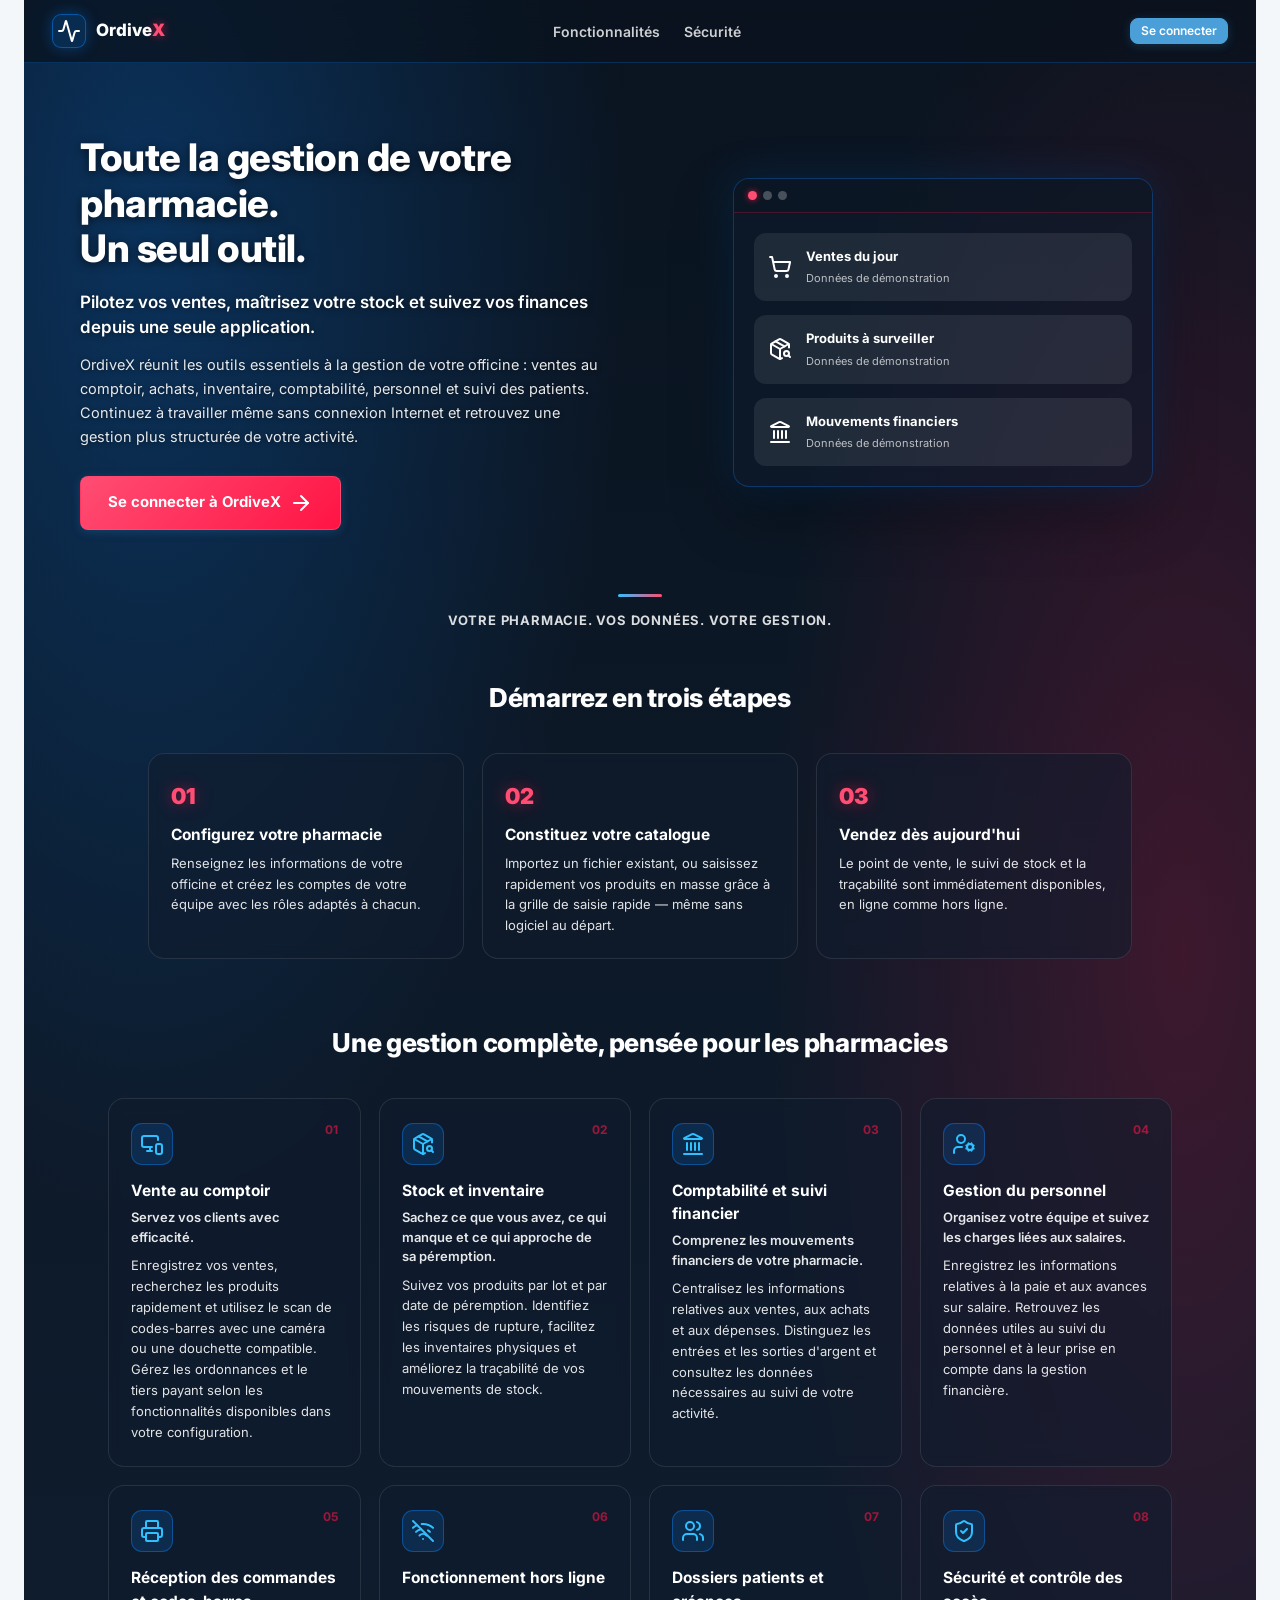
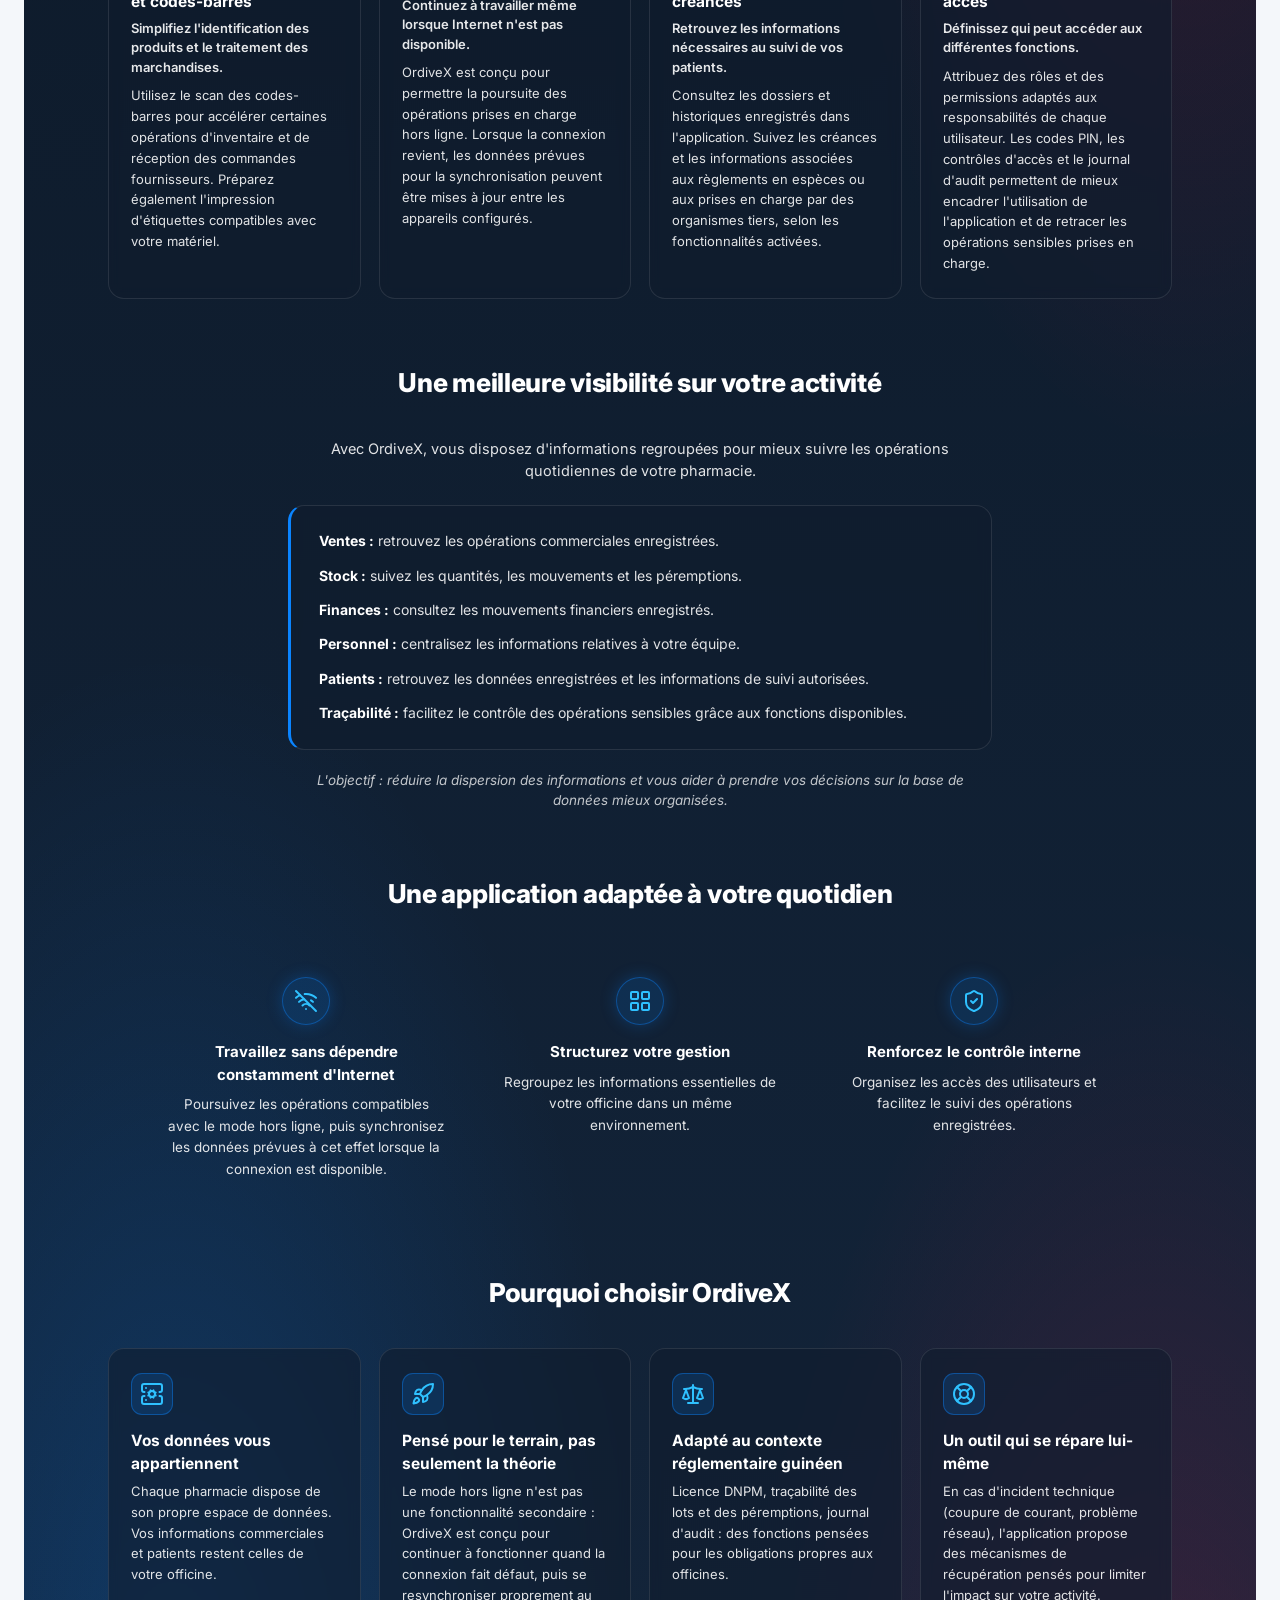
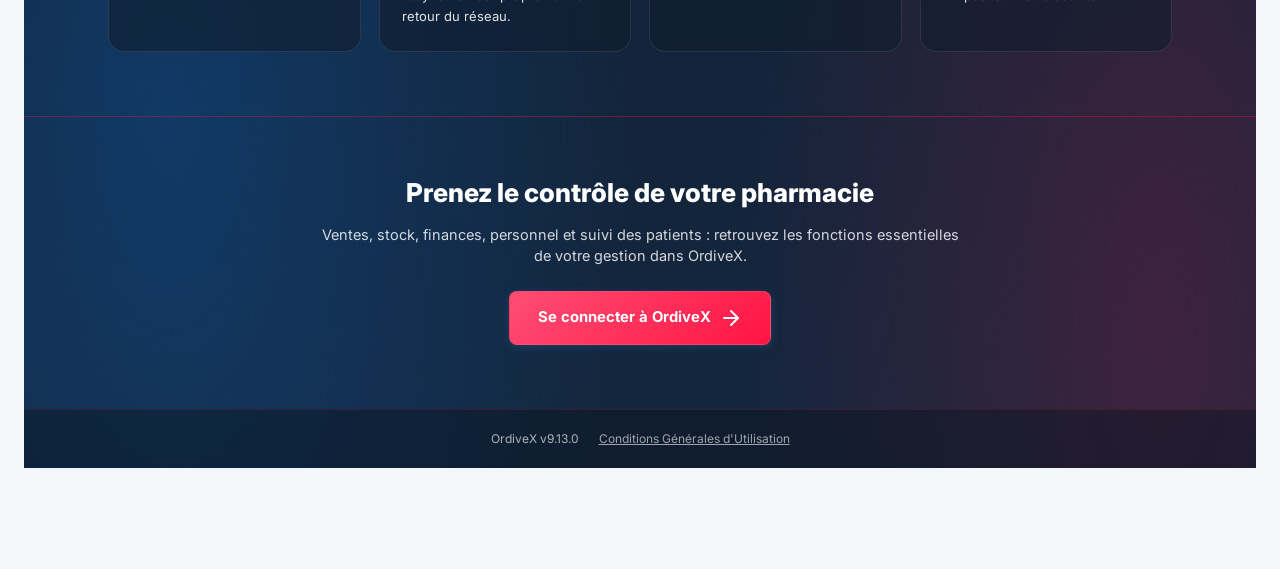
==== commit cb3d1823: "v9.13.0 : bump de version pour rendre visible tous les correctifs mobile + historique du stock CACHE" ====
--- a/index.html
+++ b/index.html
@@ -11,7 +11,7 @@
       // synchroniser à la main à chaque déploiement — exposé ici sous
       // window.APP_VERSION dès que possible pour que tout le reste du fichier
       // le lise au lieu de le redéclarer.
-      const CURRENT_APP_VERSION = '9.12.5';
+      const CURRENT_APP_VERSION = '9.13.0';
       window.APP_VERSION = CURRENT_APP_VERSION;
 
       const lastVersion = localStorage.getItem('ordivex_version');
@@ -86,8 +86,8 @@
     rel="stylesheet"
     media="print" onload="this.media='all'"
     onerror="this.remove()">
-  <link rel="stylesheet" href="css/main.css?v=9.12.5">
-  <link rel="stylesheet" href="css/mobile.css?v=9.12.5">
+  <link rel="stylesheet" href="css/main.css?v=9.13.0">
+  <link rel="stylesheet" href="css/mobile.css?v=9.13.0">
   <!-- Fiabilisation post-hardening (Lot 8) : window.APP_VERSION est désormais
        défini une seule fois, dans le tout premier bloc script du head
        (source de vérité unique — voir son commentaire). Ce second littéral
@@ -259,50 +259,50 @@
     </button>
   </nav>
 
-  <script src="js/utils/network-manager.js?v=9.12.5"></script>
-  <script src="js/utils/barcode-scan.js?v=9.12.5"></script>
-  <script src="js/utils/barcode-render.js?v=9.12.5"></script>
-  <script src="js/db.js?v=9.12.5"></script>
-  <script src="js/utils/queue.js?v=9.12.5"></script>
-  <script src="js/auth.js?v=9.12.5"></script>
-  <script src="js/ui.js?v=9.12.5"></script>
-  <script src="js/mobile-money.js?v=9.12.5"></script>
-  <script src="js/sms.js?v=9.12.5"></script>
-  <script src="js/pages/dashboard.js?v=9.12.5"></script>
-  <script src="js/pages/pos.js?v=9.12.5"></script>
-  <script src="js/pages/stock.js?v=9.12.5"></script>
-  <script src="js/pages/products.js?v=9.12.5"></script>
-  <script src="js/pages/sales.js?v=9.12.5"></script>
-  <script src="js/pages/returns.js?v=9.12.5"></script>
-  <script src="js/pages/settings.js?v=9.12.5"></script>
-  <script src="js/pages/prescriptions.js?v=9.12.5"></script>
-  <script src="js/pages/suppliers.js?v=9.12.5"></script>
-  <script src="js/pages/invoices.js?v=9.12.5"></script>
-  <script src="js/pages/patients.js?v=9.12.5"></script>
-  <script src="js/pages/caisse.js?v=9.12.5"></script>
-  <script src="js/pages/traceability.js?v=9.12.5"></script>
-  <script src="js/pages/alerts-engine.js?v=9.12.5"></script>
-  <script src="js/pages/alerts.js?v=9.12.5"></script>
-  <script src="js/pages/print.js?v=9.12.5"></script>
-  <script src="js/pages/onboarding.js?v=9.12.5"></script>
-  <script src="js/pages/insurances.js?v=9.12.5"></script>
-  <script src="js/pages/metrics.js?v=9.12.5"></script>
-  <script src="js/pages/management-control.js?v=9.12.5"></script>
-  <script src="js/pages/accounting.js?v=9.12.5"></script>
-  <script src="js/ui/command-palette.js?v=9.12.5"></script>
-  <script src="js/ui/feedback.js?v=9.12.5"></script>
-  <script src="js/utils/animations.js?v=9.12.5"></script>
-  <script src="js/components/supportWidget.js?v=9.12.5"></script>
-  <script src="js/pages/shifts.js?v=9.12.5"></script>
-  <script src="js/pages/hr.js?v=9.12.5"></script>
-  <script src="js/pages/stock-exits.js?v=9.12.5"></script>
-  <script src="js/pages/inventory.js?v=9.12.5"></script>
-  <script src="js/pages/diagnostic.js?v=9.12.5"></script>
-  <script src="js/utils/pdf-export.js?v=9.12.5"></script>
-  <script src="js/utils/action-guard.js?v=9.12.5"></script>
-  <script src="js/utils/stability.js?v=9.12.5"></script>
-  <script src="js/utils/devtools-guard.js?v=9.12.5"></script>
-  <script src="js/utils/security-lock.js?v=9.12.5"></script>
+  <script src="js/utils/network-manager.js?v=9.13.0"></script>
+  <script src="js/utils/barcode-scan.js?v=9.13.0"></script>
+  <script src="js/utils/barcode-render.js?v=9.13.0"></script>
+  <script src="js/db.js?v=9.13.0"></script>
+  <script src="js/utils/queue.js?v=9.13.0"></script>
+  <script src="js/auth.js?v=9.13.0"></script>
+  <script src="js/ui.js?v=9.13.0"></script>
+  <script src="js/mobile-money.js?v=9.13.0"></script>
+  <script src="js/sms.js?v=9.13.0"></script>
+  <script src="js/pages/dashboard.js?v=9.13.0"></script>
+  <script src="js/pages/pos.js?v=9.13.0"></script>
+  <script src="js/pages/stock.js?v=9.13.0"></script>
+  <script src="js/pages/products.js?v=9.13.0"></script>
+  <script src="js/pages/sales.js?v=9.13.0"></script>
+  <script src="js/pages/returns.js?v=9.13.0"></script>
+  <script src="js/pages/settings.js?v=9.13.0"></script>
+  <script src="js/pages/prescriptions.js?v=9.13.0"></script>
+  <script src="js/pages/suppliers.js?v=9.13.0"></script>
+  <script src="js/pages/invoices.js?v=9.13.0"></script>
+  <script src="js/pages/patients.js?v=9.13.0"></script>
+  <script src="js/pages/caisse.js?v=9.13.0"></script>
+  <script src="js/pages/traceability.js?v=9.13.0"></script>
+  <script src="js/pages/alerts-engine.js?v=9.13.0"></script>
+  <script src="js/pages/alerts.js?v=9.13.0"></script>
+  <script src="js/pages/print.js?v=9.13.0"></script>
+  <script src="js/pages/onboarding.js?v=9.13.0"></script>
+  <script src="js/pages/insurances.js?v=9.13.0"></script>
+  <script src="js/pages/metrics.js?v=9.13.0"></script>
+  <script src="js/pages/management-control.js?v=9.13.0"></script>
+  <script src="js/pages/accounting.js?v=9.13.0"></script>
+  <script src="js/ui/command-palette.js?v=9.13.0"></script>
+  <script src="js/ui/feedback.js?v=9.13.0"></script>
+  <script src="js/utils/animations.js?v=9.13.0"></script>
+  <script src="js/components/supportWidget.js?v=9.13.0"></script>
+  <script src="js/pages/shifts.js?v=9.13.0"></script>
+  <script src="js/pages/hr.js?v=9.13.0"></script>
+  <script src="js/pages/stock-exits.js?v=9.13.0"></script>
+  <script src="js/pages/inventory.js?v=9.13.0"></script>
+  <script src="js/pages/diagnostic.js?v=9.13.0"></script>
+  <script src="js/utils/pdf-export.js?v=9.13.0"></script>
+  <script src="js/utils/action-guard.js?v=9.13.0"></script>
+  <script src="js/utils/stability.js?v=9.13.0"></script>
+  <script src="js/utils/devtools-guard.js?v=9.13.0"></script>
+  <script src="js/utils/security-lock.js?v=9.13.0"></script>
 
   <script>
     const NAV_ITEMS = [
--- a/css/mobile.css
+++ b/css/mobile.css
@@ -383,6 +383,13 @@
     min-height: 36px;
     gap: 8px;
     flex-wrap: wrap;
+    max-width: 100%;
+    /* Une valeur longue et non sécable (référence, n° de chèque, code...)
+       ne se coupait pas à l'intérieur de la cellule et débordait, invisible
+       car le défilement horizontal est désactivé en mode carte (cf plus bas)
+       et la page a un overflow-x:hidden global qui rogne silencieusement.
+       Signalé sur le tableau "Règlements" (colonne Référence / Chèque). */
+    overflow-wrap: anywhere;
   }
 
   .data-table tbody td:last-child {
@@ -413,6 +420,74 @@
     gap: 6px;
   }
 
+  /* Exception (signalé par l'utilisateur) : certains tableaux denses à
+     nombreuses colonnes numériques/saisies (saisie d'inventaire, pilotage,
+     paie RH) n'ont jamais eu de data-label posé sur leurs cellules — sans
+     en-tête ET sans repli data-label, leurs valeurs s'affichaient sans
+     aucun nom de colonne, illisibles. Plutôt que transformer ces tableaux
+     en liste de cartes (peu adapté - trop de colonnes à comparer côte à
+     côte), on leur restaure le défilement horizontal normal avec en-tête
+     visible, déjà prévu par leur propre .table-wrapper. */
+  #entry-inventory-table,
+  .wide-data-table {
+    display: table !important;
+    width: auto !important;
+    min-width: 100%;
+  }
+  #entry-inventory-table thead,
+  .wide-data-table thead {
+    display: table-header-group !important;
+  }
+  #entry-inventory-table tbody,
+  .wide-data-table tbody {
+    display: table-row-group !important;
+  }
+  #entry-inventory-table tbody tr,
+  .wide-data-table tbody tr {
+    display: table-row !important;
+    background: none !important;
+    border-radius: 0 !important;
+    border: none !important;
+    box-shadow: none !important;
+    margin-bottom: 0 !important;
+  }
+  #entry-inventory-table tbody td,
+  .wide-data-table tbody td {
+    display: table-cell !important;
+    justify-content: initial !important;
+  }
+  #entry-inventory-table tbody td::before,
+  .wide-data-table tbody td::before {
+    content: none !important;
+  }
+
+  /* Tableaux RH (bulletins de paie, contrats, évaluations, sanctions,
+     documents) : classe autonome .hr-payroll-table, jamais passée par
+     .data-table → jamais transformée en cartes, mais sans défilement
+     propre non plus (largeur forcée à 100%, colonnes écrasées = texte
+     qui s'empile verticalement dans chaque cellule). On la rend
+     elle-même défilante horizontalement, sans toucher au balisage. */
+  .hr-payroll-table {
+    display: block !important;
+    width: auto !important;
+    max-width: 100%;
+    min-width: 520px;
+    overflow-x: auto !important;
+    -webkit-overflow-scrolling: touch;
+  }
+  .hr-payroll-table thead,
+  .hr-payroll-table tbody,
+  .hr-payroll-table tr {
+    width: 100%;
+  }
+  .hr-payroll-table th,
+  .hr-payroll-table td {
+    white-space: nowrap;
+  }
+  .hr-payroll-table td[style*="max-width"] {
+    white-space: normal;
+  }
+
   /* Wrapper du tableau — scroll horizontal désactivé en card mode */
   .table-wrapper {
     overflow-x: visible !important;
@@ -539,8 +614,12 @@
     gap: 12px !important;
   }
 
+  /* Fiabilisation (signalé par l'utilisateur) : .form-row est en
+     display:grid (voir main.css), pas flex — flex-direction:column n'a
+     donc AUCUN effet sur un conteneur grid, cette règle ne faisait rien.
+     Les formulaires restaient forcés sur 2 colonnes serrées sur mobile. */
   .form-row {
-    flex-direction: column !important;
+    grid-template-columns: 1fr !important;
     gap: 12px !important;
   }
 
@@ -917,14 +996,70 @@
     display: none !important;
   }
 
-  /* Items du panier */
+  /* Items du panier — empilés sur 2 lignes (signalé par l'utilisateur) :
+     nom/qté/prix côte à côte sur une seule ligne ne laissait presque plus
+     de largeur au nom (overflow:hidden + ellipsis le coupait presque
+     toujours). Le nom occupe désormais sa propre ligne en entier, qté et
+     prix se partagent la ligne suivante. */
   .cart-line {
     padding: 10px 14px !important;
     font-size: 13px;
+    flex-wrap: wrap !important;
+  }
+
+  .cart-line-info {
+    flex: 1 1 100% !important;
   }
 
   .cart-line-name {
     font-size: 13px !important;
+    white-space: normal !important;
+    overflow: visible !important;
+    text-overflow: clip !important;
+  }
+
+  .cart-line-qty,
+  .cart-line-right {
+    margin-top: 4px;
+  }
+
+  /* Retour médicament — même défaut que le panier : .return-item-qty-wrap
+     a une largeur minimale de 130px (fixe) qui, sur un écran étroit, ne
+     laissait presque plus de place au nom du produit (signalé par
+     l'utilisateur). Le sélecteur de quantité passe sur sa propre ligne. */
+  .return-item-row {
+    flex-wrap: wrap !important;
+  }
+
+  .return-item-name {
+    white-space: normal !important;
+    overflow: visible !important;
+    text-overflow: clip !important;
+  }
+
+  .return-item-qty-wrap {
+    flex: 1 1 100% !important;
+    min-width: 0 !important;
+    margin-top: 8px;
+  }
+
+  /* Facture Fournisseur — ligne d'article (addInvoiceItem) : rangée interne
+     en display:flex SANS flex-wrap, avec 3 champs à largeur fixe (Qté 80px,
+     P.Achat 120px, P.Vente 120px) qui, faute de flex-shrink:0, se faisaient
+     écraser sur mobile (encoches non respectées, aucune responsivité —
+     signalé par l'utilisateur). On autorise le retour à la ligne et on
+     laisse les champs numériques partager la largeur au lieu d'être
+     comprimés en dessous de leur taille utilisable. */
+  .inv-item-main-row {
+    flex-wrap: wrap !important;
+  }
+  .inv-item-main-row .form-group.flex-grow {
+    flex: 1 1 100% !important;
+  }
+  .inv-item-main-row .form-group:not(.flex-grow) {
+    flex: 1 1 auto !important;
+    width: auto !important;
+    min-width: 90px;
   }
 
   /* Boutons +/- du panier — gros */
@@ -1119,7 +1254,12 @@
   }
 
   /* Formulaires dans les paramètres — pleine largeur */
-  .settings-card .form-row,
+  /* Fiabilisation (signalé par l'utilisateur) : .form-row est en
+     display:grid, pas flex — même correctif que plus haut. */
+  .settings-card .form-row {
+    grid-template-columns: 1fr !important;
+    gap: 12px !important;
+  }
   .settings-card .form-grid {
     flex-direction: column !important;
     gap: 12px !important;
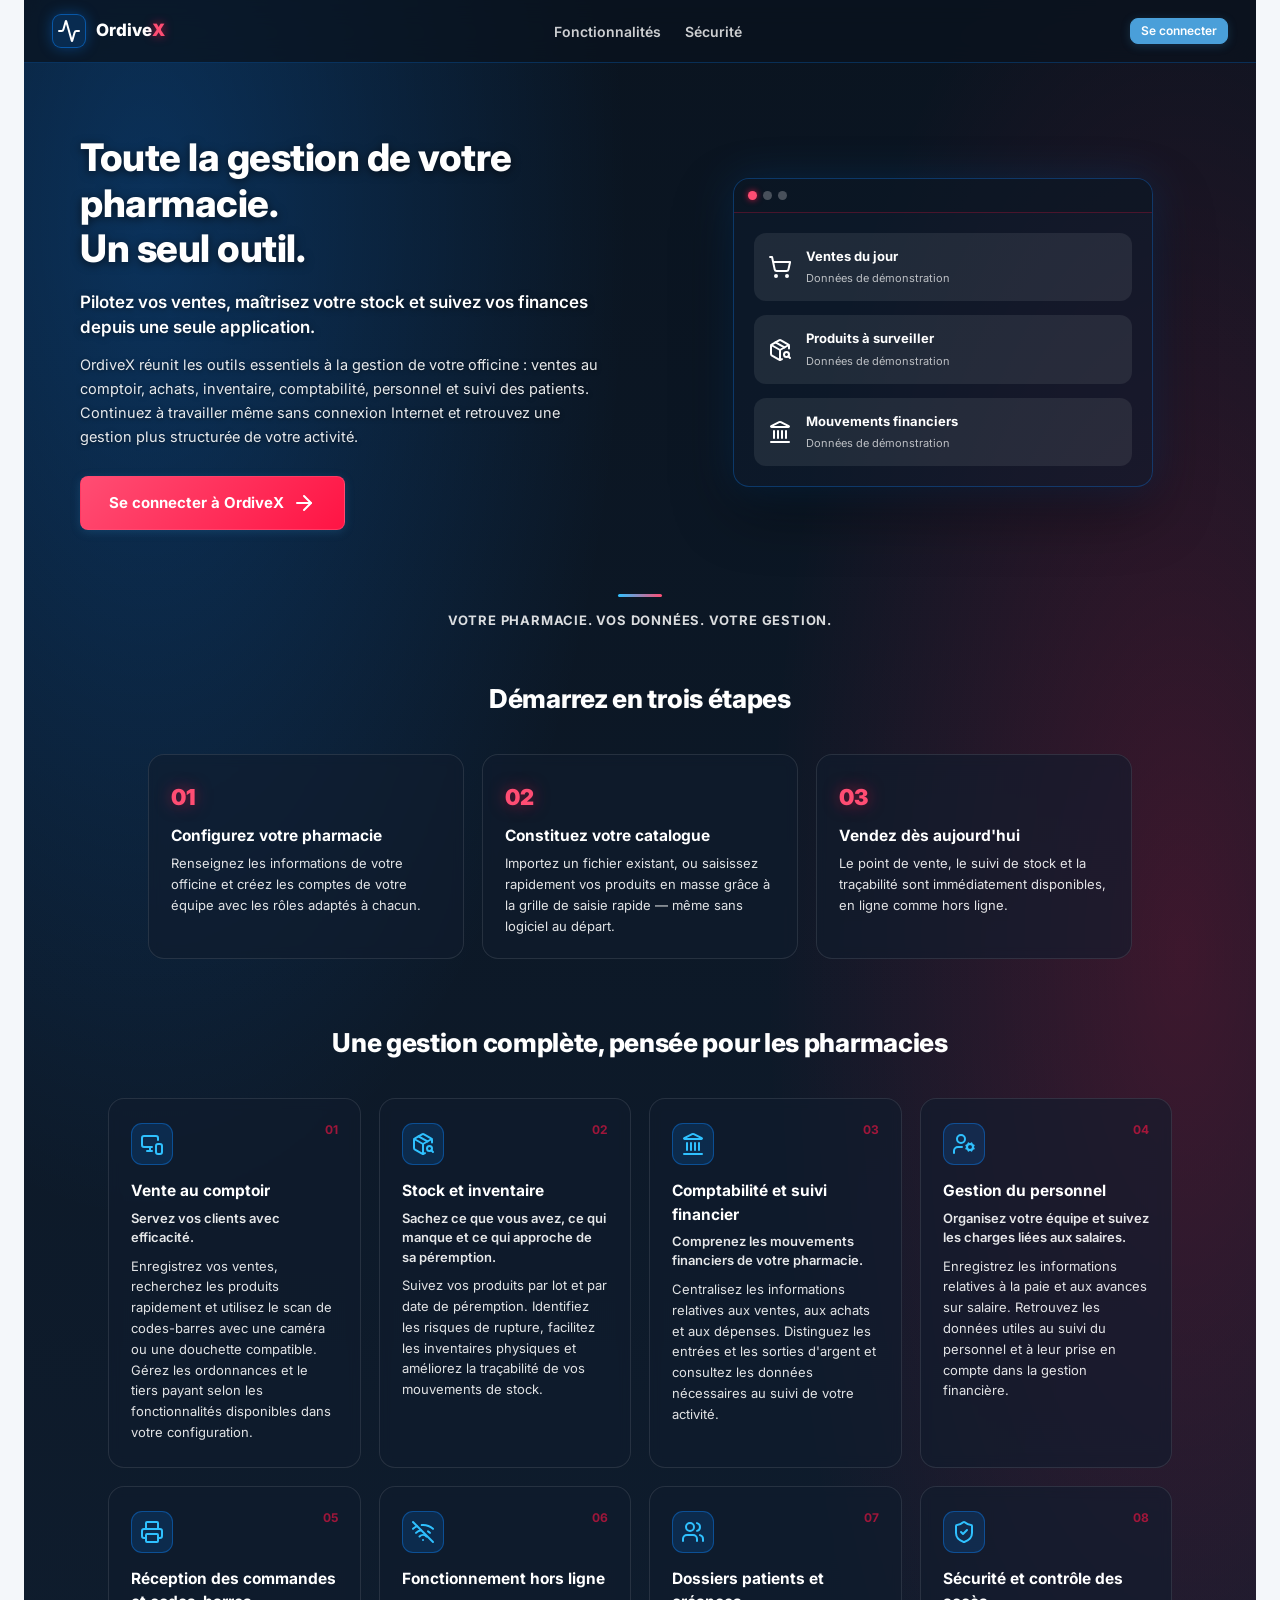
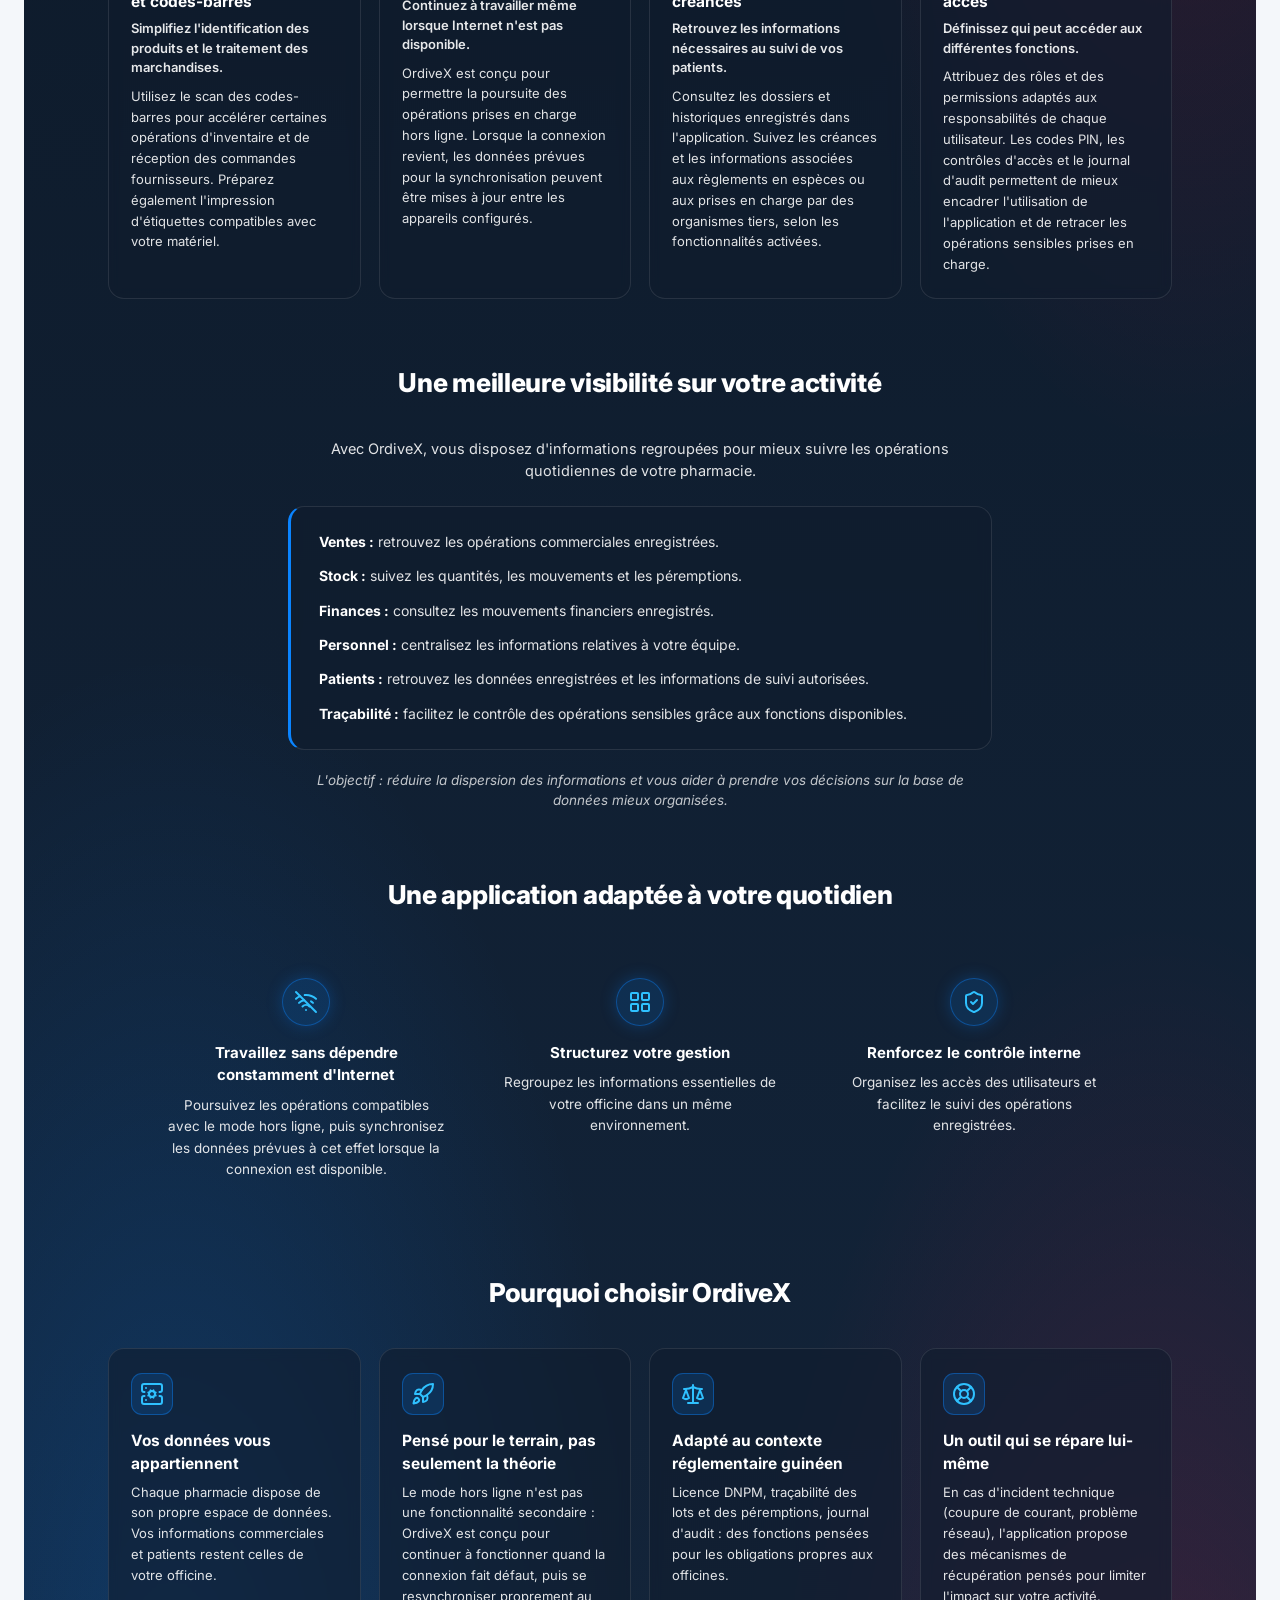
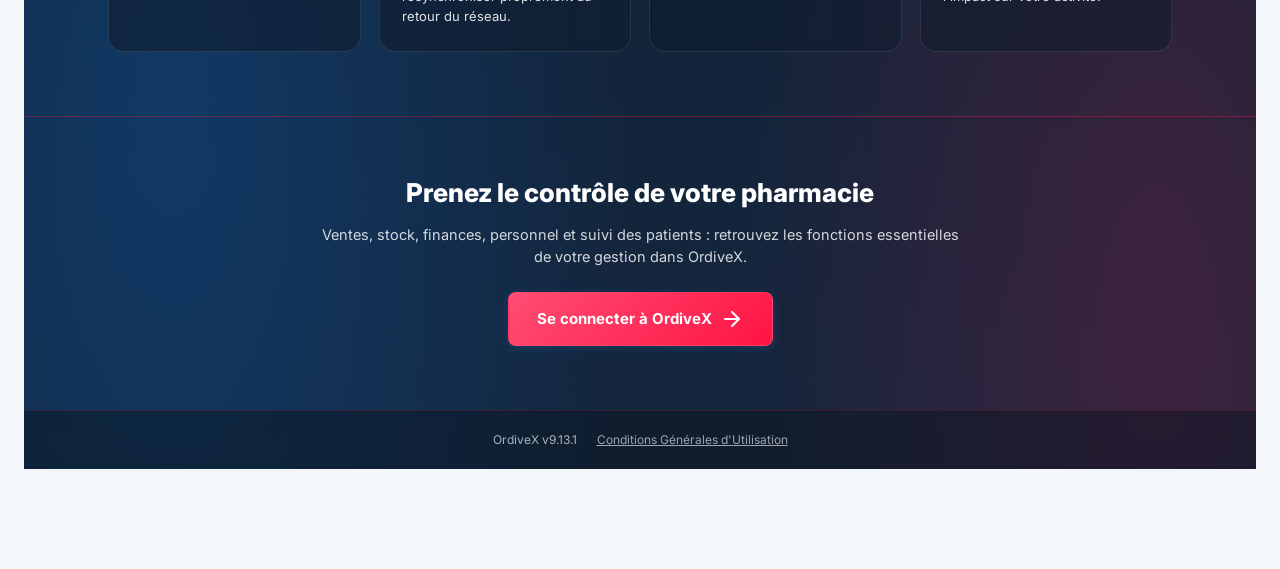
==== commit 7a68b1d7: "v9.13.1 : bump de version pour rendre visibles les correctifs POS/inventaire CACHE_NAME, CURRENT_APP" ====
--- a/index.html
+++ b/index.html
@@ -11,7 +11,7 @@
       // synchroniser à la main à chaque déploiement — exposé ici sous
       // window.APP_VERSION dès que possible pour que tout le reste du fichier
       // le lise au lieu de le redéclarer.
-      const CURRENT_APP_VERSION = '9.13.0';
+      const CURRENT_APP_VERSION = '9.13.1';
       window.APP_VERSION = CURRENT_APP_VERSION;
 
       const lastVersion = localStorage.getItem('ordivex_version');
@@ -86,8 +86,8 @@
     rel="stylesheet"
     media="print" onload="this.media='all'"
     onerror="this.remove()">
-  <link rel="stylesheet" href="css/main.css?v=9.13.0">
-  <link rel="stylesheet" href="css/mobile.css?v=9.13.0">
+  <link rel="stylesheet" href="css/main.css?v=9.13.1">
+  <link rel="stylesheet" href="css/mobile.css?v=9.13.1">
   <!-- Fiabilisation post-hardening (Lot 8) : window.APP_VERSION est désormais
        défini une seule fois, dans le tout premier bloc script du head
        (source de vérité unique — voir son commentaire). Ce second littéral
@@ -259,50 +259,50 @@
     </button>
   </nav>
 
-  <script src="js/utils/network-manager.js?v=9.13.0"></script>
-  <script src="js/utils/barcode-scan.js?v=9.13.0"></script>
-  <script src="js/utils/barcode-render.js?v=9.13.0"></script>
-  <script src="js/db.js?v=9.13.0"></script>
-  <script src="js/utils/queue.js?v=9.13.0"></script>
-  <script src="js/auth.js?v=9.13.0"></script>
-  <script src="js/ui.js?v=9.13.0"></script>
-  <script src="js/mobile-money.js?v=9.13.0"></script>
-  <script src="js/sms.js?v=9.13.0"></script>
-  <script src="js/pages/dashboard.js?v=9.13.0"></script>
-  <script src="js/pages/pos.js?v=9.13.0"></script>
-  <script src="js/pages/stock.js?v=9.13.0"></script>
-  <script src="js/pages/products.js?v=9.13.0"></script>
-  <script src="js/pages/sales.js?v=9.13.0"></script>
-  <script src="js/pages/returns.js?v=9.13.0"></script>
-  <script src="js/pages/settings.js?v=9.13.0"></script>
-  <script src="js/pages/prescriptions.js?v=9.13.0"></script>
-  <script src="js/pages/suppliers.js?v=9.13.0"></script>
-  <script src="js/pages/invoices.js?v=9.13.0"></script>
-  <script src="js/pages/patients.js?v=9.13.0"></script>
-  <script src="js/pages/caisse.js?v=9.13.0"></script>
-  <script src="js/pages/traceability.js?v=9.13.0"></script>
-  <script src="js/pages/alerts-engine.js?v=9.13.0"></script>
-  <script src="js/pages/alerts.js?v=9.13.0"></script>
-  <script src="js/pages/print.js?v=9.13.0"></script>
-  <script src="js/pages/onboarding.js?v=9.13.0"></script>
-  <script src="js/pages/insurances.js?v=9.13.0"></script>
-  <script src="js/pages/metrics.js?v=9.13.0"></script>
-  <script src="js/pages/management-control.js?v=9.13.0"></script>
-  <script src="js/pages/accounting.js?v=9.13.0"></script>
-  <script src="js/ui/command-palette.js?v=9.13.0"></script>
-  <script src="js/ui/feedback.js?v=9.13.0"></script>
-  <script src="js/utils/animations.js?v=9.13.0"></script>
-  <script src="js/components/supportWidget.js?v=9.13.0"></script>
-  <script src="js/pages/shifts.js?v=9.13.0"></script>
-  <script src="js/pages/hr.js?v=9.13.0"></script>
-  <script src="js/pages/stock-exits.js?v=9.13.0"></script>
-  <script src="js/pages/inventory.js?v=9.13.0"></script>
-  <script src="js/pages/diagnostic.js?v=9.13.0"></script>
-  <script src="js/utils/pdf-export.js?v=9.13.0"></script>
-  <script src="js/utils/action-guard.js?v=9.13.0"></script>
-  <script src="js/utils/stability.js?v=9.13.0"></script>
-  <script src="js/utils/devtools-guard.js?v=9.13.0"></script>
-  <script src="js/utils/security-lock.js?v=9.13.0"></script>
+  <script src="js/utils/network-manager.js?v=9.13.1"></script>
+  <script src="js/utils/barcode-scan.js?v=9.13.1"></script>
+  <script src="js/utils/barcode-render.js?v=9.13.1"></script>
+  <script src="js/db.js?v=9.13.1"></script>
+  <script src="js/utils/queue.js?v=9.13.1"></script>
+  <script src="js/auth.js?v=9.13.1"></script>
+  <script src="js/ui.js?v=9.13.1"></script>
+  <script src="js/mobile-money.js?v=9.13.1"></script>
+  <script src="js/sms.js?v=9.13.1"></script>
+  <script src="js/pages/dashboard.js?v=9.13.1"></script>
+  <script src="js/pages/pos.js?v=9.13.1"></script>
+  <script src="js/pages/stock.js?v=9.13.1"></script>
+  <script src="js/pages/products.js?v=9.13.1"></script>
+  <script src="js/pages/sales.js?v=9.13.1"></script>
+  <script src="js/pages/returns.js?v=9.13.1"></script>
+  <script src="js/pages/settings.js?v=9.13.1"></script>
+  <script src="js/pages/prescriptions.js?v=9.13.1"></script>
+  <script src="js/pages/suppliers.js?v=9.13.1"></script>
+  <script src="js/pages/invoices.js?v=9.13.1"></script>
+  <script src="js/pages/patients.js?v=9.13.1"></script>
+  <script src="js/pages/caisse.js?v=9.13.1"></script>
+  <script src="js/pages/traceability.js?v=9.13.1"></script>
+  <script src="js/pages/alerts-engine.js?v=9.13.1"></script>
+  <script src="js/pages/alerts.js?v=9.13.1"></script>
+  <script src="js/pages/print.js?v=9.13.1"></script>
+  <script src="js/pages/onboarding.js?v=9.13.1"></script>
+  <script src="js/pages/insurances.js?v=9.13.1"></script>
+  <script src="js/pages/metrics.js?v=9.13.1"></script>
+  <script src="js/pages/management-control.js?v=9.13.1"></script>
+  <script src="js/pages/accounting.js?v=9.13.1"></script>
+  <script src="js/ui/command-palette.js?v=9.13.1"></script>
+  <script src="js/ui/feedback.js?v=9.13.1"></script>
+  <script src="js/utils/animations.js?v=9.13.1"></script>
+  <script src="js/components/supportWidget.js?v=9.13.1"></script>
+  <script src="js/pages/shifts.js?v=9.13.1"></script>
+  <script src="js/pages/hr.js?v=9.13.1"></script>
+  <script src="js/pages/stock-exits.js?v=9.13.1"></script>
+  <script src="js/pages/inventory.js?v=9.13.1"></script>
+  <script src="js/pages/diagnostic.js?v=9.13.1"></script>
+  <script src="js/utils/pdf-export.js?v=9.13.1"></script>
+  <script src="js/utils/action-guard.js?v=9.13.1"></script>
+  <script src="js/utils/stability.js?v=9.13.1"></script>
+  <script src="js/utils/devtools-guard.js?v=9.13.1"></script>
+  <script src="js/utils/security-lock.js?v=9.13.1"></script>
 
   <script>
     const NAV_ITEMS = [
--- a/css/main.css
+++ b/css/main.css
@@ -7357,6 +7357,16 @@
 }
 
 .prod-top {
+  /* Fiabilisation (signalé par l'utilisateur, POS) : une règle .prod-top
+     plus ancienne (non scopée elle non plus, plus haut dans ce fichier)
+     posait position:absolute;top:5px;right:5px - jamais annulée ici,
+     elle survivait silencieusement sous cette version "en flux normal".
+     Résultat : les badges (OTC/Rx/SC) flottaient réellement au-dessus du
+     coin supérieur droit de CHAQUE carte, masquant visuellement la fin
+     du nom du produit chaque fois que son texte était assez long pour
+     atteindre ce coin - typiquement les produits aux noms les plus longs
+     du catalogue (souvent les 2 premiers par ordre alphabétique). */
+  position: static;
   display: flex;
   justify-content: space-between;
   align-items: flex-start;
--- a/css/mobile.css
+++ b/css/mobile.css
@@ -488,7 +488,15 @@
     white-space: normal;
   }
 
-  /* Wrapper du tableau — scroll horizontal désactivé en card mode */
+  /* Wrapper du tableau — scroll horizontal désactivé en card mode.
+     Exception (signalé par l'utilisateur, inventaire) : cette règle
+     désactivait aussi le défilement du wrapper de #entry-inventory-table,
+     qui portait par erreur la même classe générique .table-wrapper — le
+     tableau restait large et illisible, sans AUCUN moyen de voir les
+     colonnes restantes, même en rotation d'écran. Corrigé en retirant
+     cette classe du wrapper dans inventory.js (son style inline
+     overflow-x:auto suffit déjà, même pattern que management-control.js
+     pour ses tableaux larges). */
   .table-wrapper {
     overflow-x: visible !important;
     border: none !important;
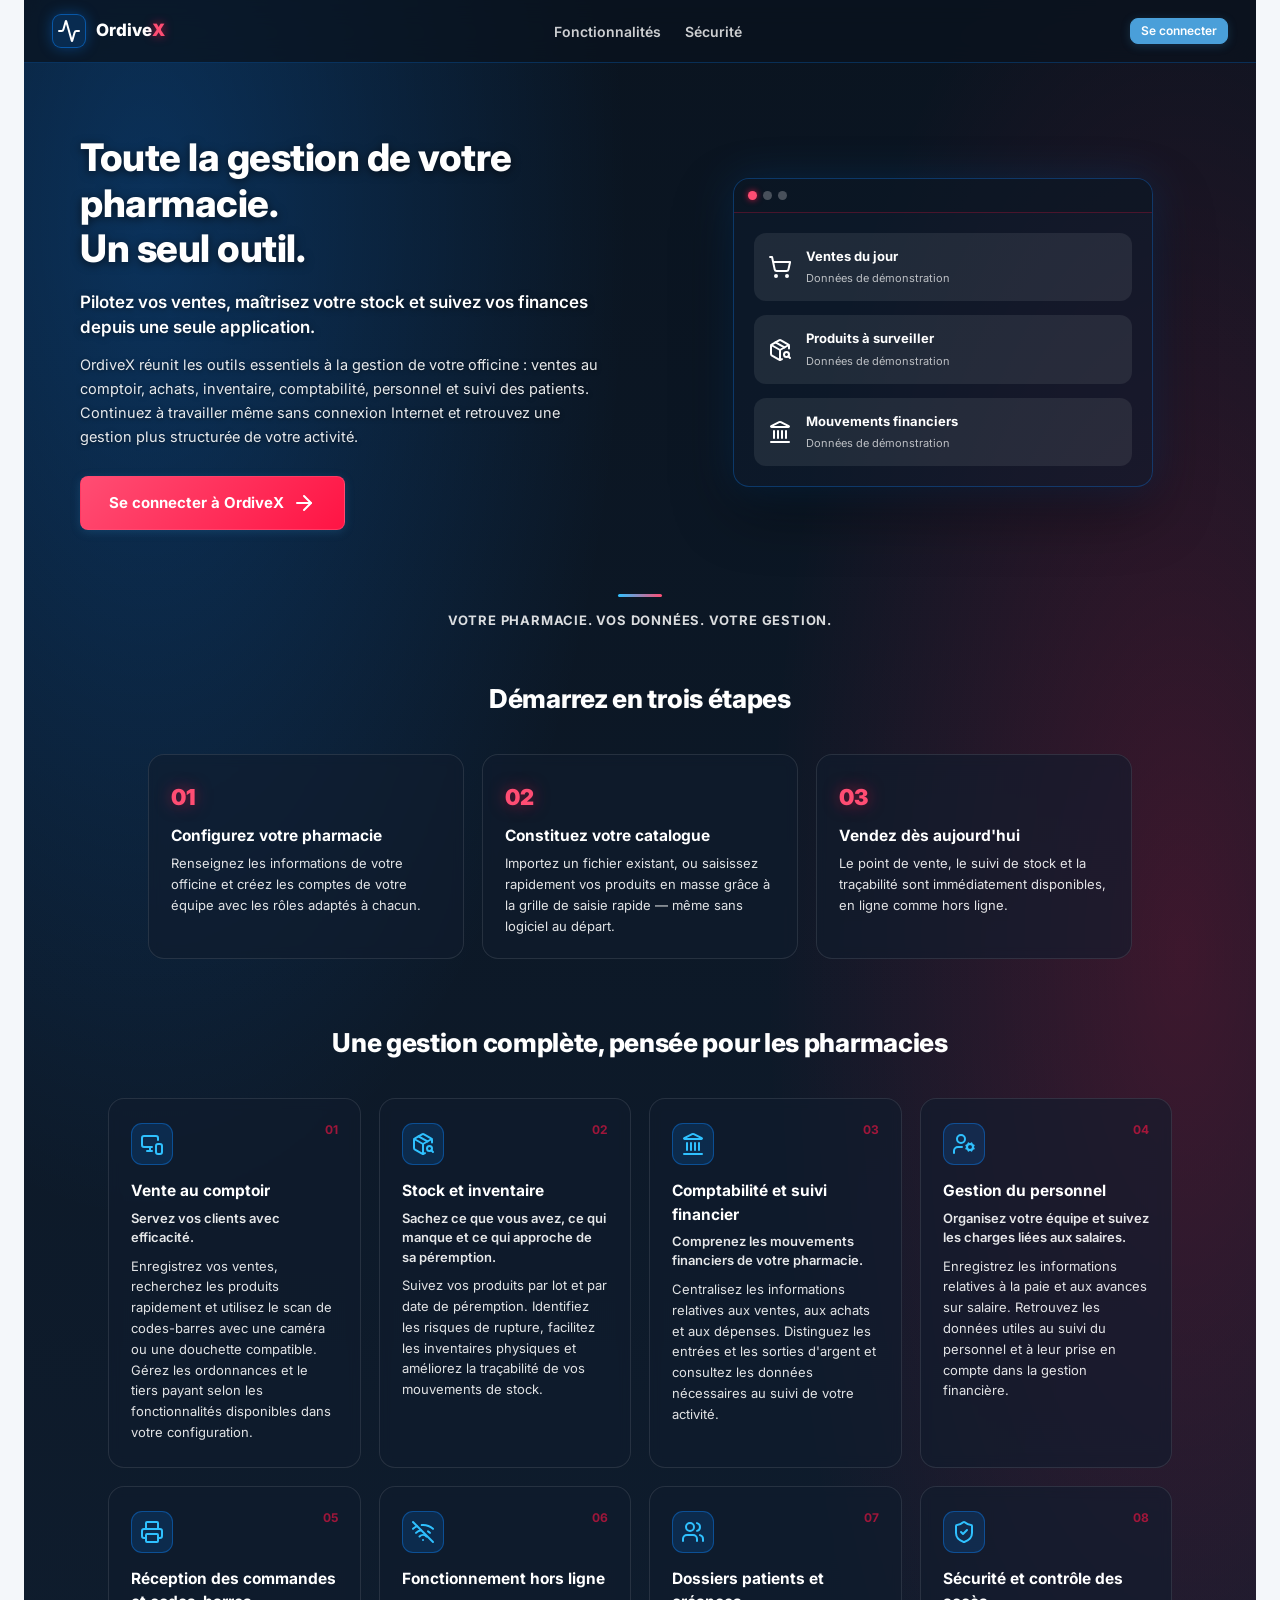
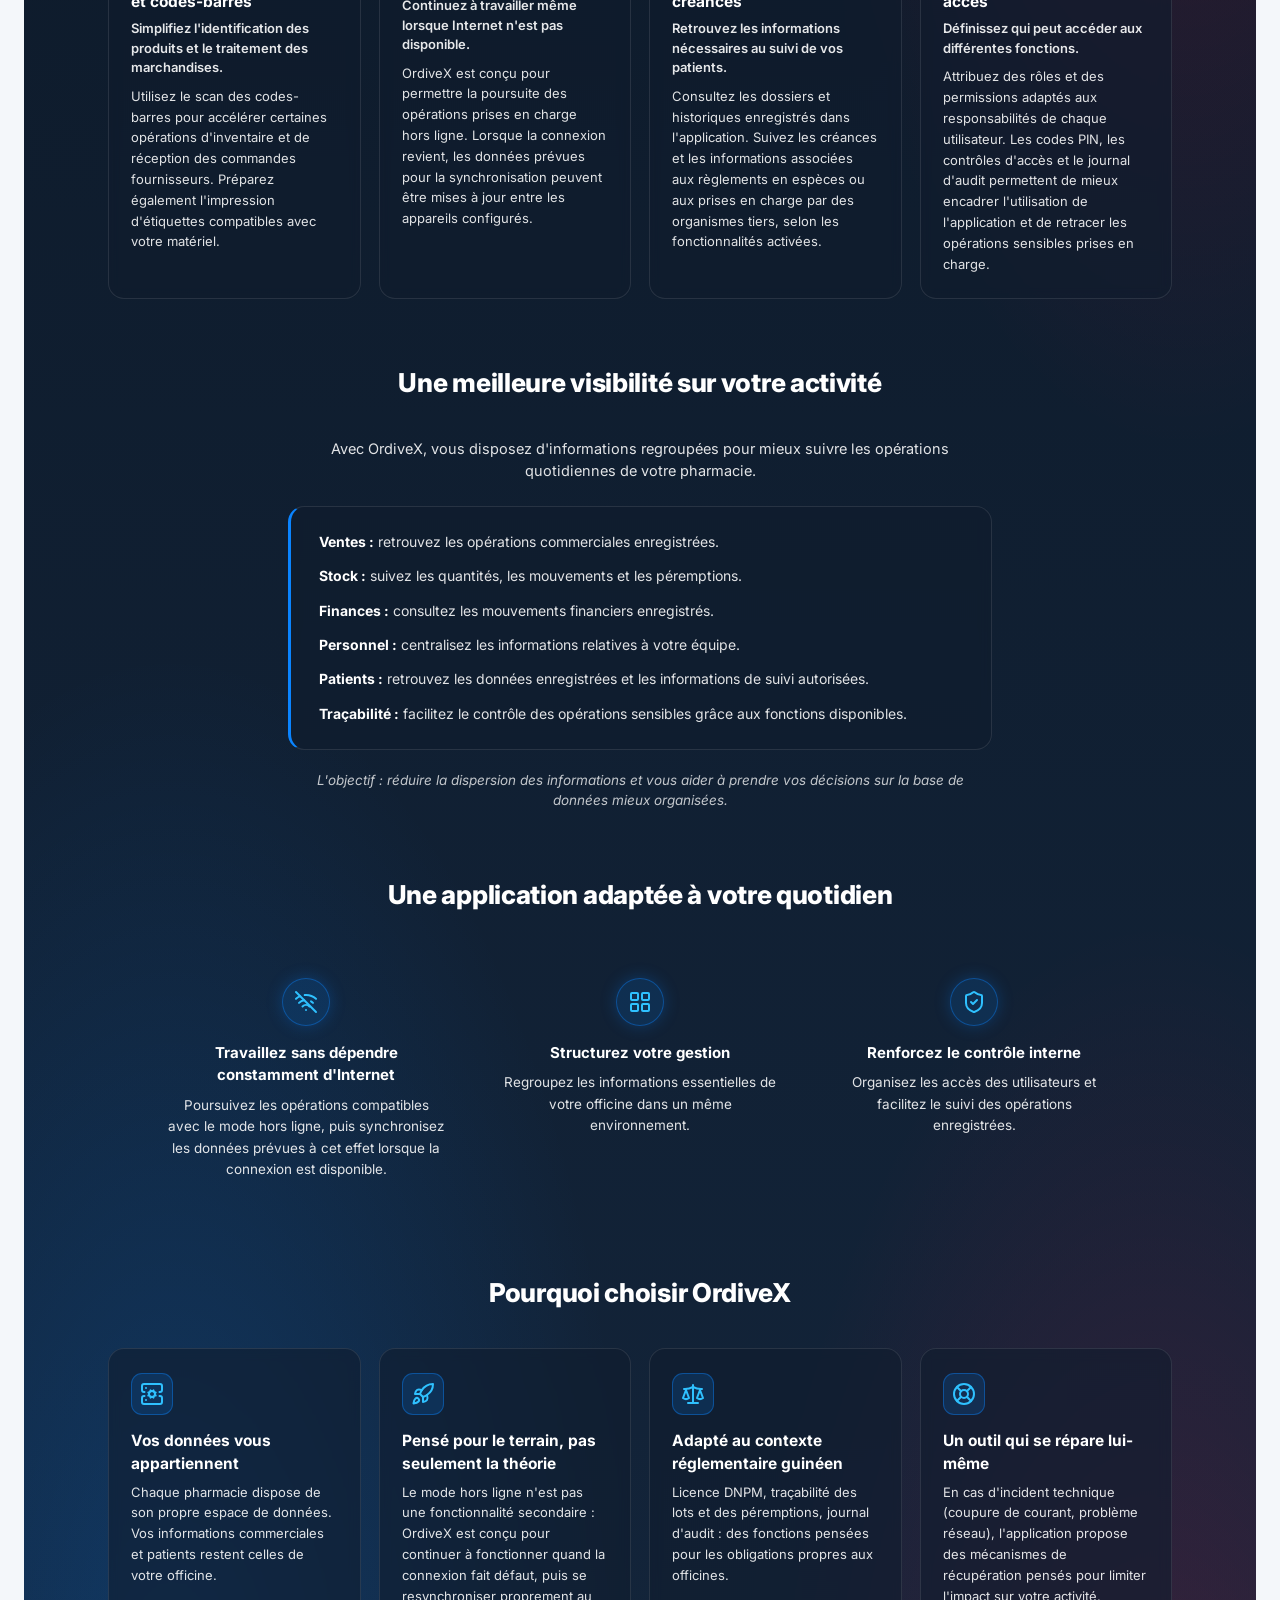
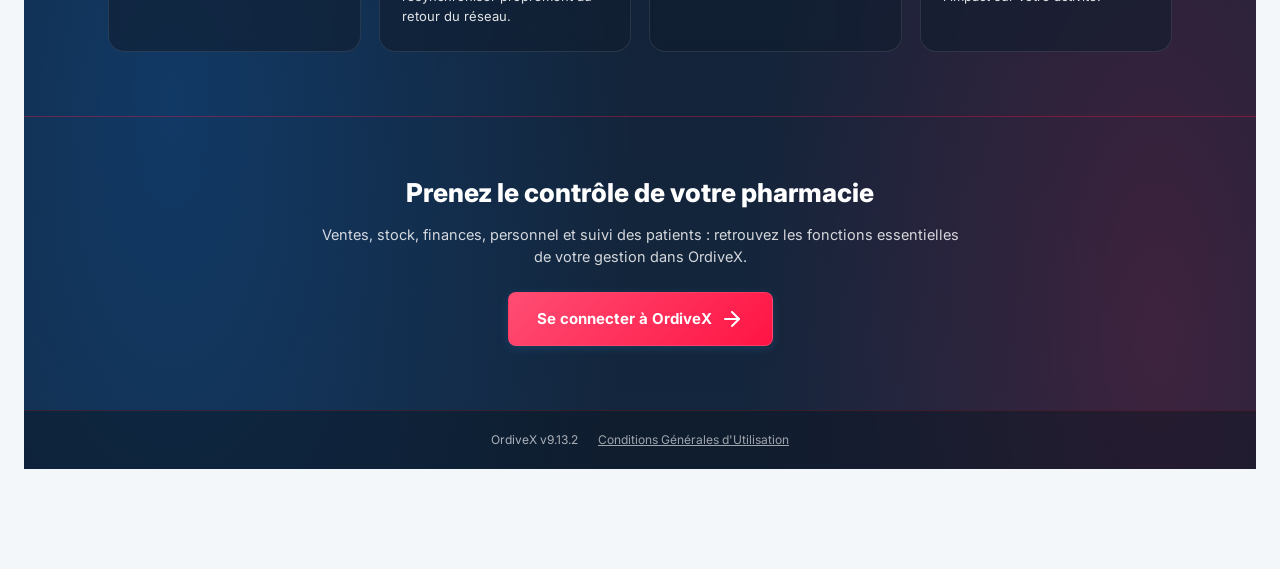
==== commit cbfe399e: "v9.13.2 : Assurance & Tiers Payant - defilement horizontal comme Pilotage Le mode carte mobile stand" ====
--- a/index.html
+++ b/index.html
@@ -11,7 +11,7 @@
       // synchroniser à la main à chaque déploiement — exposé ici sous
       // window.APP_VERSION dès que possible pour que tout le reste du fichier
       // le lise au lieu de le redéclarer.
-      const CURRENT_APP_VERSION = '9.13.1';
+      const CURRENT_APP_VERSION = '9.13.2';
       window.APP_VERSION = CURRENT_APP_VERSION;
 
       const lastVersion = localStorage.getItem('ordivex_version');
@@ -86,8 +86,8 @@
     rel="stylesheet"
     media="print" onload="this.media='all'"
     onerror="this.remove()">
-  <link rel="stylesheet" href="css/main.css?v=9.13.1">
-  <link rel="stylesheet" href="css/mobile.css?v=9.13.1">
+  <link rel="stylesheet" href="css/main.css?v=9.13.2">
+  <link rel="stylesheet" href="css/mobile.css?v=9.13.2">
   <!-- Fiabilisation post-hardening (Lot 8) : window.APP_VERSION est désormais
        défini une seule fois, dans le tout premier bloc script du head
        (source de vérité unique — voir son commentaire). Ce second littéral
@@ -259,50 +259,50 @@
     </button>
   </nav>
 
-  <script src="js/utils/network-manager.js?v=9.13.1"></script>
-  <script src="js/utils/barcode-scan.js?v=9.13.1"></script>
-  <script src="js/utils/barcode-render.js?v=9.13.1"></script>
-  <script src="js/db.js?v=9.13.1"></script>
-  <script src="js/utils/queue.js?v=9.13.1"></script>
-  <script src="js/auth.js?v=9.13.1"></script>
-  <script src="js/ui.js?v=9.13.1"></script>
-  <script src="js/mobile-money.js?v=9.13.1"></script>
-  <script src="js/sms.js?v=9.13.1"></script>
-  <script src="js/pages/dashboard.js?v=9.13.1"></script>
-  <script src="js/pages/pos.js?v=9.13.1"></script>
-  <script src="js/pages/stock.js?v=9.13.1"></script>
-  <script src="js/pages/products.js?v=9.13.1"></script>
-  <script src="js/pages/sales.js?v=9.13.1"></script>
-  <script src="js/pages/returns.js?v=9.13.1"></script>
-  <script src="js/pages/settings.js?v=9.13.1"></script>
-  <script src="js/pages/prescriptions.js?v=9.13.1"></script>
-  <script src="js/pages/suppliers.js?v=9.13.1"></script>
-  <script src="js/pages/invoices.js?v=9.13.1"></script>
-  <script src="js/pages/patients.js?v=9.13.1"></script>
-  <script src="js/pages/caisse.js?v=9.13.1"></script>
-  <script src="js/pages/traceability.js?v=9.13.1"></script>
-  <script src="js/pages/alerts-engine.js?v=9.13.1"></script>
-  <script src="js/pages/alerts.js?v=9.13.1"></script>
-  <script src="js/pages/print.js?v=9.13.1"></script>
-  <script src="js/pages/onboarding.js?v=9.13.1"></script>
-  <script src="js/pages/insurances.js?v=9.13.1"></script>
-  <script src="js/pages/metrics.js?v=9.13.1"></script>
-  <script src="js/pages/management-control.js?v=9.13.1"></script>
-  <script src="js/pages/accounting.js?v=9.13.1"></script>
-  <script src="js/ui/command-palette.js?v=9.13.1"></script>
-  <script src="js/ui/feedback.js?v=9.13.1"></script>
-  <script src="js/utils/animations.js?v=9.13.1"></script>
-  <script src="js/components/supportWidget.js?v=9.13.1"></script>
-  <script src="js/pages/shifts.js?v=9.13.1"></script>
-  <script src="js/pages/hr.js?v=9.13.1"></script>
-  <script src="js/pages/stock-exits.js?v=9.13.1"></script>
-  <script src="js/pages/inventory.js?v=9.13.1"></script>
-  <script src="js/pages/diagnostic.js?v=9.13.1"></script>
-  <script src="js/utils/pdf-export.js?v=9.13.1"></script>
-  <script src="js/utils/action-guard.js?v=9.13.1"></script>
-  <script src="js/utils/stability.js?v=9.13.1"></script>
-  <script src="js/utils/devtools-guard.js?v=9.13.1"></script>
-  <script src="js/utils/security-lock.js?v=9.13.1"></script>
+  <script src="js/utils/network-manager.js?v=9.13.2"></script>
+  <script src="js/utils/barcode-scan.js?v=9.13.2"></script>
+  <script src="js/utils/barcode-render.js?v=9.13.2"></script>
+  <script src="js/db.js?v=9.13.2"></script>
+  <script src="js/utils/queue.js?v=9.13.2"></script>
+  <script src="js/auth.js?v=9.13.2"></script>
+  <script src="js/ui.js?v=9.13.2"></script>
+  <script src="js/mobile-money.js?v=9.13.2"></script>
+  <script src="js/sms.js?v=9.13.2"></script>
+  <script src="js/pages/dashboard.js?v=9.13.2"></script>
+  <script src="js/pages/pos.js?v=9.13.2"></script>
+  <script src="js/pages/stock.js?v=9.13.2"></script>
+  <script src="js/pages/products.js?v=9.13.2"></script>
+  <script src="js/pages/sales.js?v=9.13.2"></script>
+  <script src="js/pages/returns.js?v=9.13.2"></script>
+  <script src="js/pages/settings.js?v=9.13.2"></script>
+  <script src="js/pages/prescriptions.js?v=9.13.2"></script>
+  <script src="js/pages/suppliers.js?v=9.13.2"></script>
+  <script src="js/pages/invoices.js?v=9.13.2"></script>
+  <script src="js/pages/patients.js?v=9.13.2"></script>
+  <script src="js/pages/caisse.js?v=9.13.2"></script>
+  <script src="js/pages/traceability.js?v=9.13.2"></script>
+  <script src="js/pages/alerts-engine.js?v=9.13.2"></script>
+  <script src="js/pages/alerts.js?v=9.13.2"></script>
+  <script src="js/pages/print.js?v=9.13.2"></script>
+  <script src="js/pages/onboarding.js?v=9.13.2"></script>
+  <script src="js/pages/insurances.js?v=9.13.2"></script>
+  <script src="js/pages/metrics.js?v=9.13.2"></script>
+  <script src="js/pages/management-control.js?v=9.13.2"></script>
+  <script src="js/pages/accounting.js?v=9.13.2"></script>
+  <script src="js/ui/command-palette.js?v=9.13.2"></script>
+  <script src="js/ui/feedback.js?v=9.13.2"></script>
+  <script src="js/utils/animations.js?v=9.13.2"></script>
+  <script src="js/components/supportWidget.js?v=9.13.2"></script>
+  <script src="js/pages/shifts.js?v=9.13.2"></script>
+  <script src="js/pages/hr.js?v=9.13.2"></script>
+  <script src="js/pages/stock-exits.js?v=9.13.2"></script>
+  <script src="js/pages/inventory.js?v=9.13.2"></script>
+  <script src="js/pages/diagnostic.js?v=9.13.2"></script>
+  <script src="js/utils/pdf-export.js?v=9.13.2"></script>
+  <script src="js/utils/action-guard.js?v=9.13.2"></script>
+  <script src="js/utils/stability.js?v=9.13.2"></script>
+  <script src="js/utils/devtools-guard.js?v=9.13.2"></script>
+  <script src="js/utils/security-lock.js?v=9.13.2"></script>
 
   <script>
     const NAV_ITEMS = [
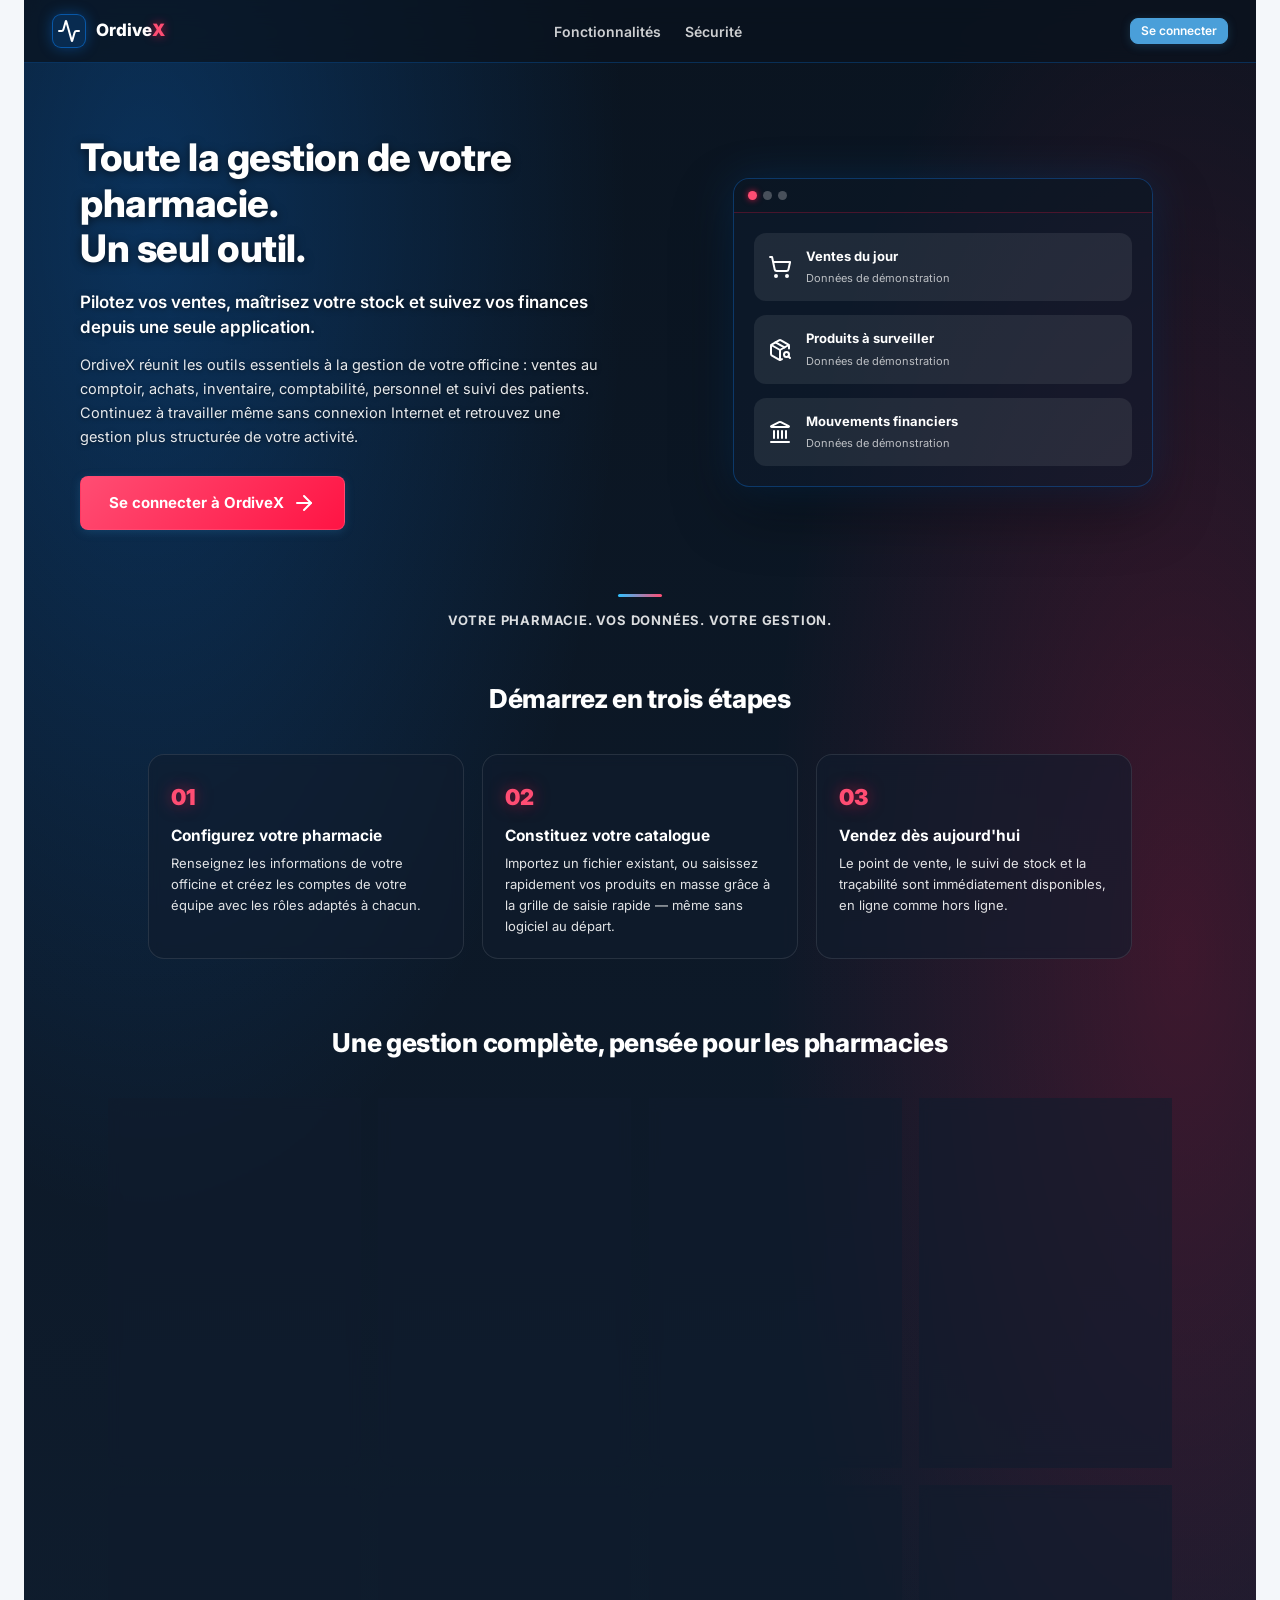
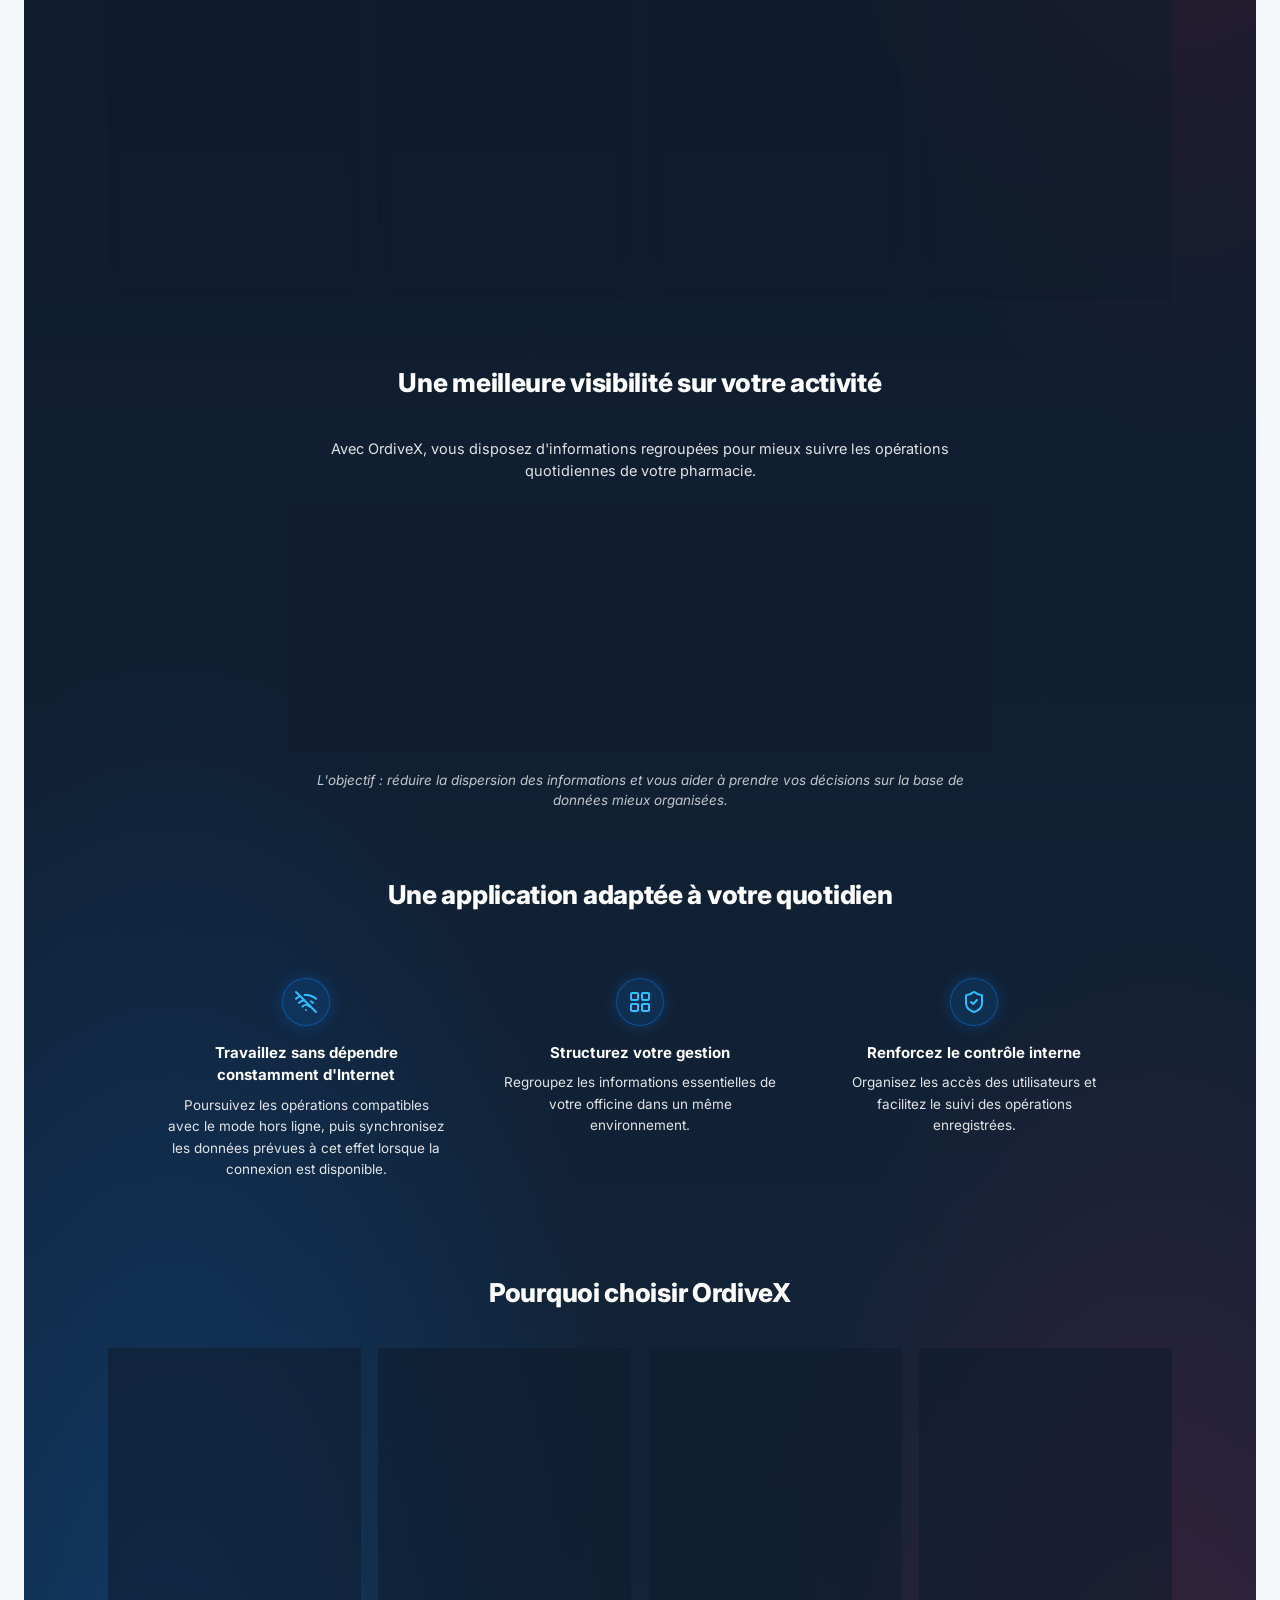
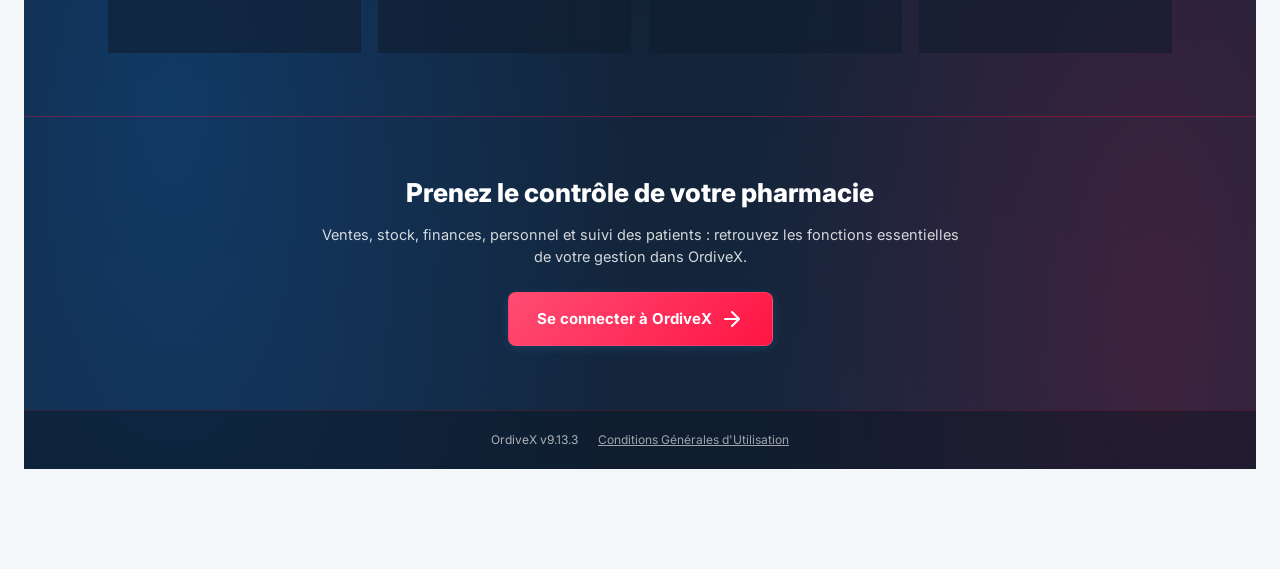
==== commit 371c974d: "v9.13.3 : bump de version pour rendre visibles paiement partiel et suppression patient CACHE_NAME, C" ====
--- a/index.html
+++ b/index.html
@@ -11,7 +11,7 @@
       // synchroniser à la main à chaque déploiement — exposé ici sous
       // window.APP_VERSION dès que possible pour que tout le reste du fichier
       // le lise au lieu de le redéclarer.
-      const CURRENT_APP_VERSION = '9.13.2';
+      const CURRENT_APP_VERSION = '9.13.3';
       window.APP_VERSION = CURRENT_APP_VERSION;
 
       const lastVersion = localStorage.getItem('ordivex_version');
@@ -86,8 +86,8 @@
     rel="stylesheet"
     media="print" onload="this.media='all'"
     onerror="this.remove()">
-  <link rel="stylesheet" href="css/main.css?v=9.13.2">
-  <link rel="stylesheet" href="css/mobile.css?v=9.13.2">
+  <link rel="stylesheet" href="css/main.css?v=9.13.3">
+  <link rel="stylesheet" href="css/mobile.css?v=9.13.3">
   <!-- Fiabilisation post-hardening (Lot 8) : window.APP_VERSION est désormais
        défini une seule fois, dans le tout premier bloc script du head
        (source de vérité unique — voir son commentaire). Ce second littéral
@@ -259,50 +259,50 @@
     </button>
   </nav>
 
-  <script src="js/utils/network-manager.js?v=9.13.2"></script>
-  <script src="js/utils/barcode-scan.js?v=9.13.2"></script>
-  <script src="js/utils/barcode-render.js?v=9.13.2"></script>
-  <script src="js/db.js?v=9.13.2"></script>
-  <script src="js/utils/queue.js?v=9.13.2"></script>
-  <script src="js/auth.js?v=9.13.2"></script>
-  <script src="js/ui.js?v=9.13.2"></script>
-  <script src="js/mobile-money.js?v=9.13.2"></script>
-  <script src="js/sms.js?v=9.13.2"></script>
-  <script src="js/pages/dashboard.js?v=9.13.2"></script>
-  <script src="js/pages/pos.js?v=9.13.2"></script>
-  <script src="js/pages/stock.js?v=9.13.2"></script>
-  <script src="js/pages/products.js?v=9.13.2"></script>
-  <script src="js/pages/sales.js?v=9.13.2"></script>
-  <script src="js/pages/returns.js?v=9.13.2"></script>
-  <script src="js/pages/settings.js?v=9.13.2"></script>
-  <script src="js/pages/prescriptions.js?v=9.13.2"></script>
-  <script src="js/pages/suppliers.js?v=9.13.2"></script>
-  <script src="js/pages/invoices.js?v=9.13.2"></script>
-  <script src="js/pages/patients.js?v=9.13.2"></script>
-  <script src="js/pages/caisse.js?v=9.13.2"></script>
-  <script src="js/pages/traceability.js?v=9.13.2"></script>
-  <script src="js/pages/alerts-engine.js?v=9.13.2"></script>
-  <script src="js/pages/alerts.js?v=9.13.2"></script>
-  <script src="js/pages/print.js?v=9.13.2"></script>
-  <script src="js/pages/onboarding.js?v=9.13.2"></script>
-  <script src="js/pages/insurances.js?v=9.13.2"></script>
-  <script src="js/pages/metrics.js?v=9.13.2"></script>
-  <script src="js/pages/management-control.js?v=9.13.2"></script>
-  <script src="js/pages/accounting.js?v=9.13.2"></script>
-  <script src="js/ui/command-palette.js?v=9.13.2"></script>
-  <script src="js/ui/feedback.js?v=9.13.2"></script>
-  <script src="js/utils/animations.js?v=9.13.2"></script>
-  <script src="js/components/supportWidget.js?v=9.13.2"></script>
-  <script src="js/pages/shifts.js?v=9.13.2"></script>
-  <script src="js/pages/hr.js?v=9.13.2"></script>
-  <script src="js/pages/stock-exits.js?v=9.13.2"></script>
-  <script src="js/pages/inventory.js?v=9.13.2"></script>
-  <script src="js/pages/diagnostic.js?v=9.13.2"></script>
-  <script src="js/utils/pdf-export.js?v=9.13.2"></script>
-  <script src="js/utils/action-guard.js?v=9.13.2"></script>
-  <script src="js/utils/stability.js?v=9.13.2"></script>
-  <script src="js/utils/devtools-guard.js?v=9.13.2"></script>
-  <script src="js/utils/security-lock.js?v=9.13.2"></script>
+  <script src="js/utils/network-manager.js?v=9.13.3"></script>
+  <script src="js/utils/barcode-scan.js?v=9.13.3"></script>
+  <script src="js/utils/barcode-render.js?v=9.13.3"></script>
+  <script src="js/db.js?v=9.13.3"></script>
+  <script src="js/utils/queue.js?v=9.13.3"></script>
+  <script src="js/auth.js?v=9.13.3"></script>
+  <script src="js/ui.js?v=9.13.3"></script>
+  <script src="js/mobile-money.js?v=9.13.3"></script>
+  <script src="js/sms.js?v=9.13.3"></script>
+  <script src="js/pages/dashboard.js?v=9.13.3"></script>
+  <script src="js/pages/pos.js?v=9.13.3"></script>
+  <script src="js/pages/stock.js?v=9.13.3"></script>
+  <script src="js/pages/products.js?v=9.13.3"></script>
+  <script src="js/pages/sales.js?v=9.13.3"></script>
+  <script src="js/pages/returns.js?v=9.13.3"></script>
+  <script src="js/pages/settings.js?v=9.13.3"></script>
+  <script src="js/pages/prescriptions.js?v=9.13.3"></script>
+  <script src="js/pages/suppliers.js?v=9.13.3"></script>
+  <script src="js/pages/invoices.js?v=9.13.3"></script>
+  <script src="js/pages/patients.js?v=9.13.3"></script>
+  <script src="js/pages/caisse.js?v=9.13.3"></script>
+  <script src="js/pages/traceability.js?v=9.13.3"></script>
+  <script src="js/pages/alerts-engine.js?v=9.13.3"></script>
+  <script src="js/pages/alerts.js?v=9.13.3"></script>
+  <script src="js/pages/print.js?v=9.13.3"></script>
+  <script src="js/pages/onboarding.js?v=9.13.3"></script>
+  <script src="js/pages/insurances.js?v=9.13.3"></script>
+  <script src="js/pages/metrics.js?v=9.13.3"></script>
+  <script src="js/pages/management-control.js?v=9.13.3"></script>
+  <script src="js/pages/accounting.js?v=9.13.3"></script>
+  <script src="js/ui/command-palette.js?v=9.13.3"></script>
+  <script src="js/ui/feedback.js?v=9.13.3"></script>
+  <script src="js/utils/animations.js?v=9.13.3"></script>
+  <script src="js/components/supportWidget.js?v=9.13.3"></script>
+  <script src="js/pages/shifts.js?v=9.13.3"></script>
+  <script src="js/pages/hr.js?v=9.13.3"></script>
+  <script src="js/pages/stock-exits.js?v=9.13.3"></script>
+  <script src="js/pages/inventory.js?v=9.13.3"></script>
+  <script src="js/pages/diagnostic.js?v=9.13.3"></script>
+  <script src="js/utils/pdf-export.js?v=9.13.3"></script>
+  <script src="js/utils/action-guard.js?v=9.13.3"></script>
+  <script src="js/utils/stability.js?v=9.13.3"></script>
+  <script src="js/utils/devtools-guard.js?v=9.13.3"></script>
+  <script src="js/utils/security-lock.js?v=9.13.3"></script>
 
   <script>
     const NAV_ITEMS = [
--- a/css/mobile.css
+++ b/css/mobile.css
@@ -460,6 +460,24 @@
   .wide-data-table tbody td::before {
     content: none !important;
   }
+  /* Fiabilisation (signalé par l'utilisateur, capture d'écran à l'appui) :
+     sans white-space:nowrap, table-layout:auto (par défaut) préfère faire
+     retourner à la ligne un texte trop long plutôt que d'élargir le
+     tableau au-delà du viewport — le tableau ne dépassait donc jamais
+     assez pour déclencher le défilement horizontal qu'on venait
+     d'activer (ex. "#179323643218091" coupé sur 2 lignes dans la
+     cellule au lieu de forcer la colonne/le tableau plus large). Même
+     correctif que .hr-payroll-table plus haut. */
+  #entry-inventory-table th,
+  #entry-inventory-table td,
+  .wide-data-table th,
+  .wide-data-table td {
+    white-space: nowrap !important;
+  }
+  #entry-inventory-table td[style*="max-width"],
+  .wide-data-table td[style*="max-width"] {
+    white-space: normal !important;
+  }
 
   /* Tableaux RH (bulletins de paie, contrats, évaluations, sanctions,
      documents) : classe autonome .hr-payroll-table, jamais passée par
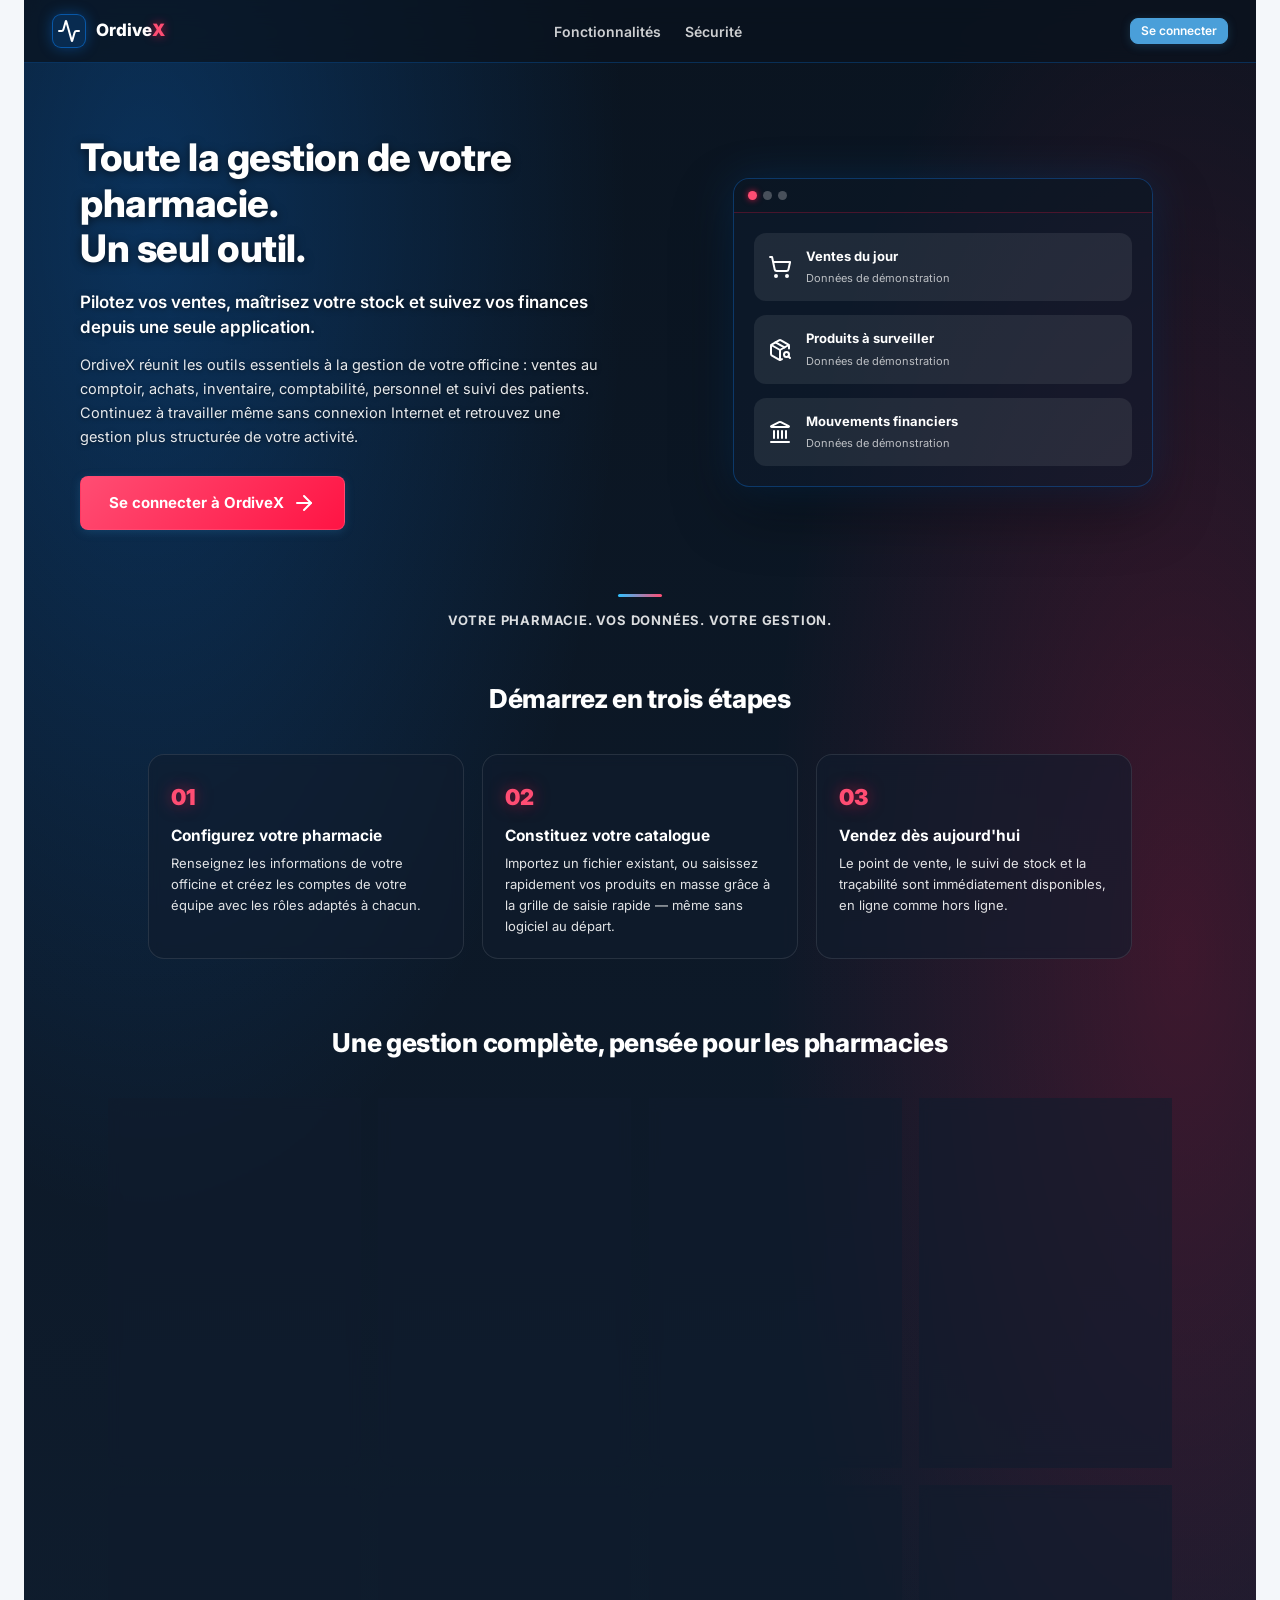
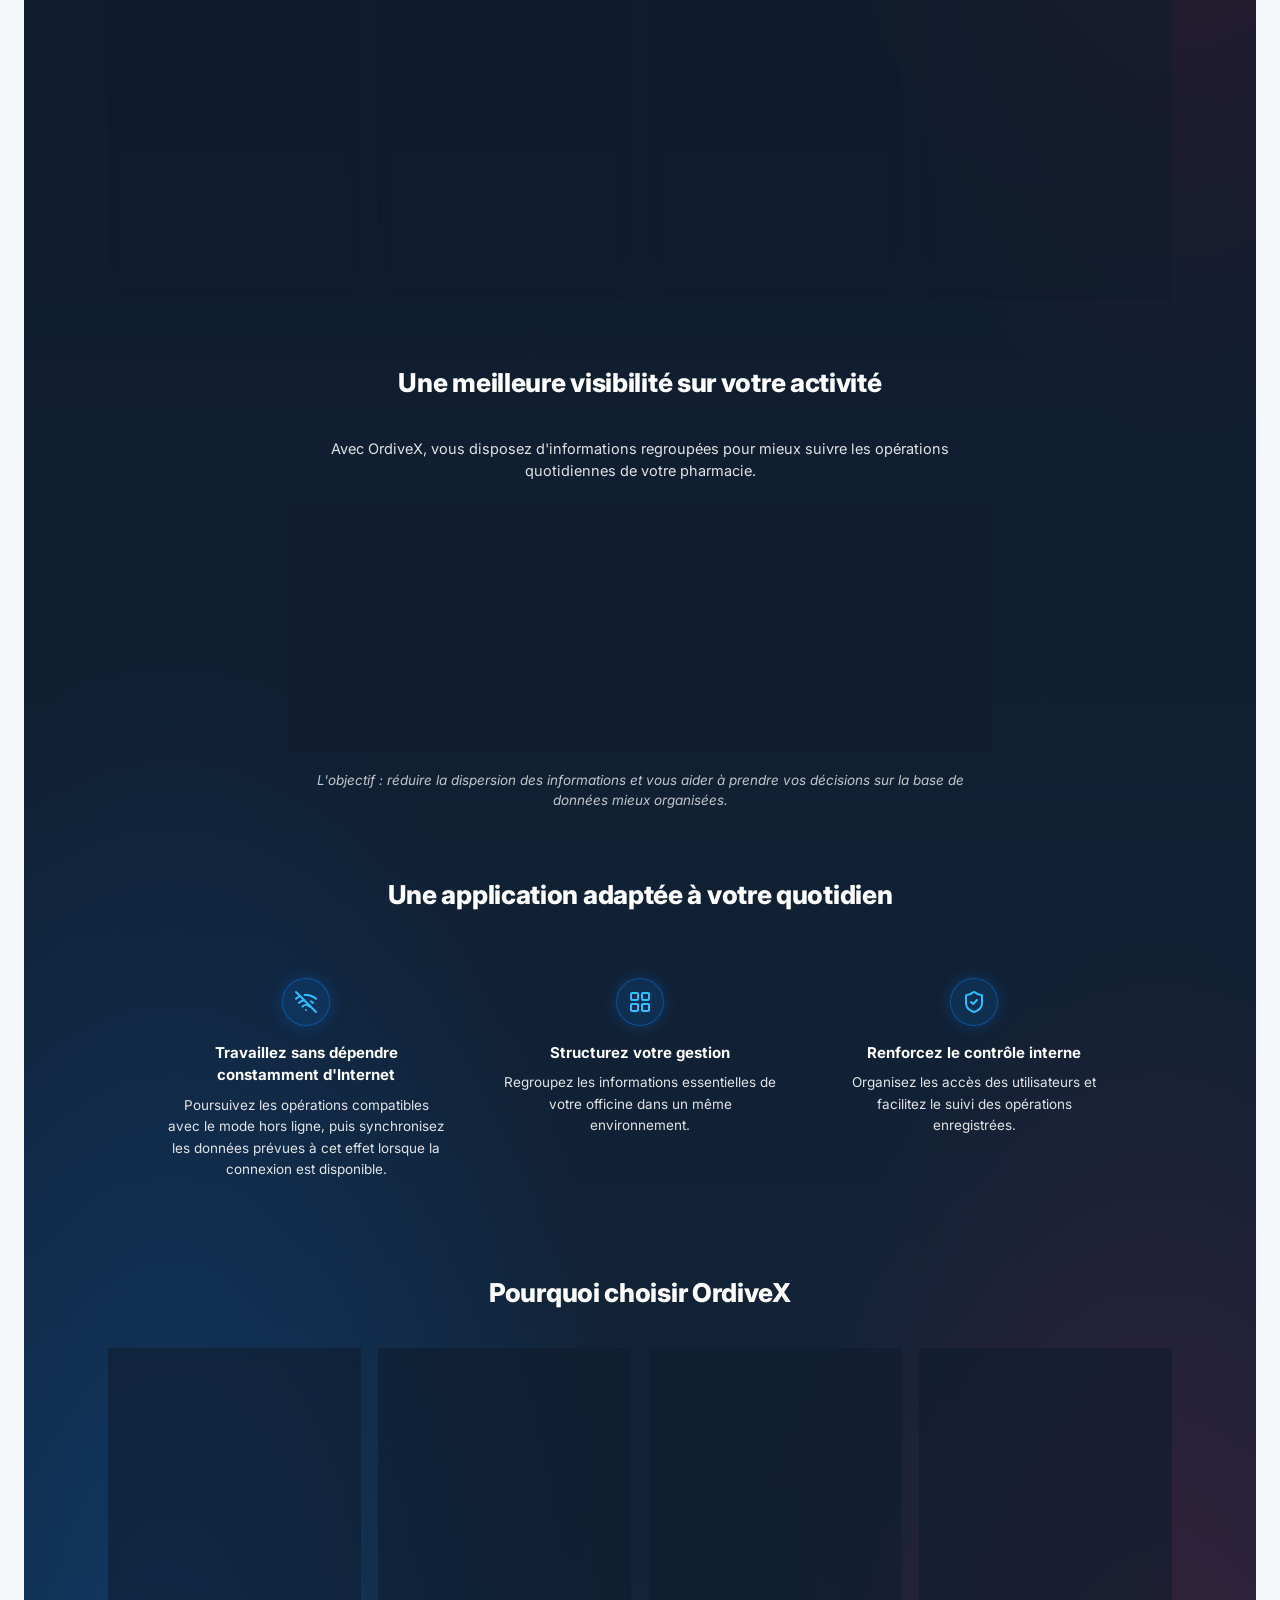
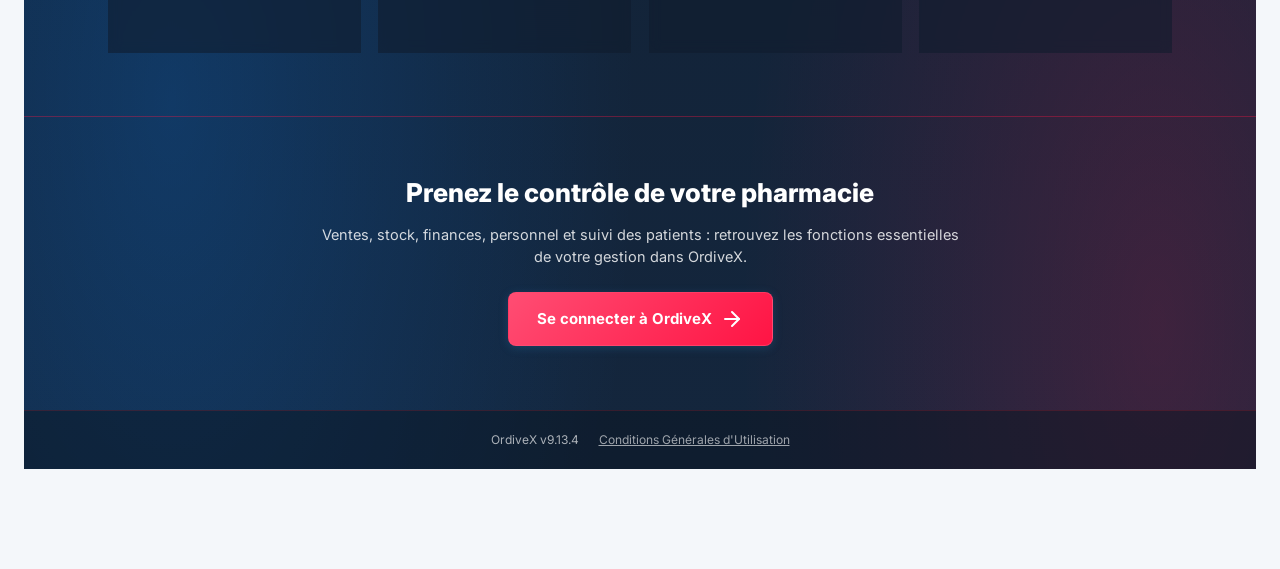
==== commit a689a1a8: "v9.13.4 : bump de version pour rendre visible la correction du scroll Assurance CACHE_NAME, CURRENT_" ====
--- a/index.html
+++ b/index.html
@@ -11,7 +11,7 @@
       // synchroniser à la main à chaque déploiement — exposé ici sous
       // window.APP_VERSION dès que possible pour que tout le reste du fichier
       // le lise au lieu de le redéclarer.
-      const CURRENT_APP_VERSION = '9.13.3';
+      const CURRENT_APP_VERSION = '9.13.4';
       window.APP_VERSION = CURRENT_APP_VERSION;
 
       const lastVersion = localStorage.getItem('ordivex_version');
@@ -86,8 +86,8 @@
     rel="stylesheet"
     media="print" onload="this.media='all'"
     onerror="this.remove()">
-  <link rel="stylesheet" href="css/main.css?v=9.13.3">
-  <link rel="stylesheet" href="css/mobile.css?v=9.13.3">
+  <link rel="stylesheet" href="css/main.css?v=9.13.4">
+  <link rel="stylesheet" href="css/mobile.css?v=9.13.4">
   <!-- Fiabilisation post-hardening (Lot 8) : window.APP_VERSION est désormais
        défini une seule fois, dans le tout premier bloc script du head
        (source de vérité unique — voir son commentaire). Ce second littéral
@@ -259,50 +259,50 @@
     </button>
   </nav>
 
-  <script src="js/utils/network-manager.js?v=9.13.3"></script>
-  <script src="js/utils/barcode-scan.js?v=9.13.3"></script>
-  <script src="js/utils/barcode-render.js?v=9.13.3"></script>
-  <script src="js/db.js?v=9.13.3"></script>
-  <script src="js/utils/queue.js?v=9.13.3"></script>
-  <script src="js/auth.js?v=9.13.3"></script>
-  <script src="js/ui.js?v=9.13.3"></script>
-  <script src="js/mobile-money.js?v=9.13.3"></script>
-  <script src="js/sms.js?v=9.13.3"></script>
-  <script src="js/pages/dashboard.js?v=9.13.3"></script>
-  <script src="js/pages/pos.js?v=9.13.3"></script>
-  <script src="js/pages/stock.js?v=9.13.3"></script>
-  <script src="js/pages/products.js?v=9.13.3"></script>
-  <script src="js/pages/sales.js?v=9.13.3"></script>
-  <script src="js/pages/returns.js?v=9.13.3"></script>
-  <script src="js/pages/settings.js?v=9.13.3"></script>
-  <script src="js/pages/prescriptions.js?v=9.13.3"></script>
-  <script src="js/pages/suppliers.js?v=9.13.3"></script>
-  <script src="js/pages/invoices.js?v=9.13.3"></script>
-  <script src="js/pages/patients.js?v=9.13.3"></script>
-  <script src="js/pages/caisse.js?v=9.13.3"></script>
-  <script src="js/pages/traceability.js?v=9.13.3"></script>
-  <script src="js/pages/alerts-engine.js?v=9.13.3"></script>
-  <script src="js/pages/alerts.js?v=9.13.3"></script>
-  <script src="js/pages/print.js?v=9.13.3"></script>
-  <script src="js/pages/onboarding.js?v=9.13.3"></script>
-  <script src="js/pages/insurances.js?v=9.13.3"></script>
-  <script src="js/pages/metrics.js?v=9.13.3"></script>
-  <script src="js/pages/management-control.js?v=9.13.3"></script>
-  <script src="js/pages/accounting.js?v=9.13.3"></script>
-  <script src="js/ui/command-palette.js?v=9.13.3"></script>
-  <script src="js/ui/feedback.js?v=9.13.3"></script>
-  <script src="js/utils/animations.js?v=9.13.3"></script>
-  <script src="js/components/supportWidget.js?v=9.13.3"></script>
-  <script src="js/pages/shifts.js?v=9.13.3"></script>
-  <script src="js/pages/hr.js?v=9.13.3"></script>
-  <script src="js/pages/stock-exits.js?v=9.13.3"></script>
-  <script src="js/pages/inventory.js?v=9.13.3"></script>
-  <script src="js/pages/diagnostic.js?v=9.13.3"></script>
-  <script src="js/utils/pdf-export.js?v=9.13.3"></script>
-  <script src="js/utils/action-guard.js?v=9.13.3"></script>
-  <script src="js/utils/stability.js?v=9.13.3"></script>
-  <script src="js/utils/devtools-guard.js?v=9.13.3"></script>
-  <script src="js/utils/security-lock.js?v=9.13.3"></script>
+  <script src="js/utils/network-manager.js?v=9.13.4"></script>
+  <script src="js/utils/barcode-scan.js?v=9.13.4"></script>
+  <script src="js/utils/barcode-render.js?v=9.13.4"></script>
+  <script src="js/db.js?v=9.13.4"></script>
+  <script src="js/utils/queue.js?v=9.13.4"></script>
+  <script src="js/auth.js?v=9.13.4"></script>
+  <script src="js/ui.js?v=9.13.4"></script>
+  <script src="js/mobile-money.js?v=9.13.4"></script>
+  <script src="js/sms.js?v=9.13.4"></script>
+  <script src="js/pages/dashboard.js?v=9.13.4"></script>
+  <script src="js/pages/pos.js?v=9.13.4"></script>
+  <script src="js/pages/stock.js?v=9.13.4"></script>
+  <script src="js/pages/products.js?v=9.13.4"></script>
+  <script src="js/pages/sales.js?v=9.13.4"></script>
+  <script src="js/pages/returns.js?v=9.13.4"></script>
+  <script src="js/pages/settings.js?v=9.13.4"></script>
+  <script src="js/pages/prescriptions.js?v=9.13.4"></script>
+  <script src="js/pages/suppliers.js?v=9.13.4"></script>
+  <script src="js/pages/invoices.js?v=9.13.4"></script>
+  <script src="js/pages/patients.js?v=9.13.4"></script>
+  <script src="js/pages/caisse.js?v=9.13.4"></script>
+  <script src="js/pages/traceability.js?v=9.13.4"></script>
+  <script src="js/pages/alerts-engine.js?v=9.13.4"></script>
+  <script src="js/pages/alerts.js?v=9.13.4"></script>
+  <script src="js/pages/print.js?v=9.13.4"></script>
+  <script src="js/pages/onboarding.js?v=9.13.4"></script>
+  <script src="js/pages/insurances.js?v=9.13.4"></script>
+  <script src="js/pages/metrics.js?v=9.13.4"></script>
+  <script src="js/pages/management-control.js?v=9.13.4"></script>
+  <script src="js/pages/accounting.js?v=9.13.4"></script>
+  <script src="js/ui/command-palette.js?v=9.13.4"></script>
+  <script src="js/ui/feedback.js?v=9.13.4"></script>
+  <script src="js/utils/animations.js?v=9.13.4"></script>
+  <script src="js/components/supportWidget.js?v=9.13.4"></script>
+  <script src="js/pages/shifts.js?v=9.13.4"></script>
+  <script src="js/pages/hr.js?v=9.13.4"></script>
+  <script src="js/pages/stock-exits.js?v=9.13.4"></script>
+  <script src="js/pages/inventory.js?v=9.13.4"></script>
+  <script src="js/pages/diagnostic.js?v=9.13.4"></script>
+  <script src="js/utils/pdf-export.js?v=9.13.4"></script>
+  <script src="js/utils/action-guard.js?v=9.13.4"></script>
+  <script src="js/utils/stability.js?v=9.13.4"></script>
+  <script src="js/utils/devtools-guard.js?v=9.13.4"></script>
+  <script src="js/utils/security-lock.js?v=9.13.4"></script>
 
   <script>
     const NAV_ITEMS = [
--- a/css/mobile.css
+++ b/css/mobile.css
@@ -2067,9 +2067,22 @@
     white-space: nowrap !important;
   }
 
-  /* Grille Assurance & Tiers Payant — passage à 1 colonne sur mobile */
+  /* Grille Assurance & Tiers Payant — passage à 1 colonne sur mobile.
+     Fiabilisation (signalé par l'utilisateur, très cherché) : un simple
+     "1fr" équivaut à minmax(auto, 1fr) en CSS Grid — sa largeur MINIMALE
+     reste "auto", c'est-à-dire la largeur intrinsèque du plus large
+     contenu qu'il contient. Avec un tableau large forcé en
+     white-space:nowrap (wide-data-table), ce minimum "auto" est énorme :
+     au lieu que le TABLEAU déborde et défile dans son propre wrapper
+     (overflow-x:auto déjà en place), c'est la PISTE DE GRILLE elle-même
+     qui s'élargissait pour l'accueillir — poussant toute la page plus
+     large que l'écran, que l'overflow-x:hidden global de la page
+     rognait ensuite silencieusement, sans aucune barre de défilement
+     nulle part. minmax(0, 1fr) (déjà utilisé sur desktop, jamais repris
+     ici) autorise la piste à descendre à 0 : c'est alors le tableau,
+     et lui seul, qui gère son propre débordement. */
   .insurances-layout-grid {
-    grid-template-columns: 1fr !important;
+    grid-template-columns: minmax(0, 1fr) !important;
     gap: 16px !important;
   }
   .insurances-layout-grid .card {
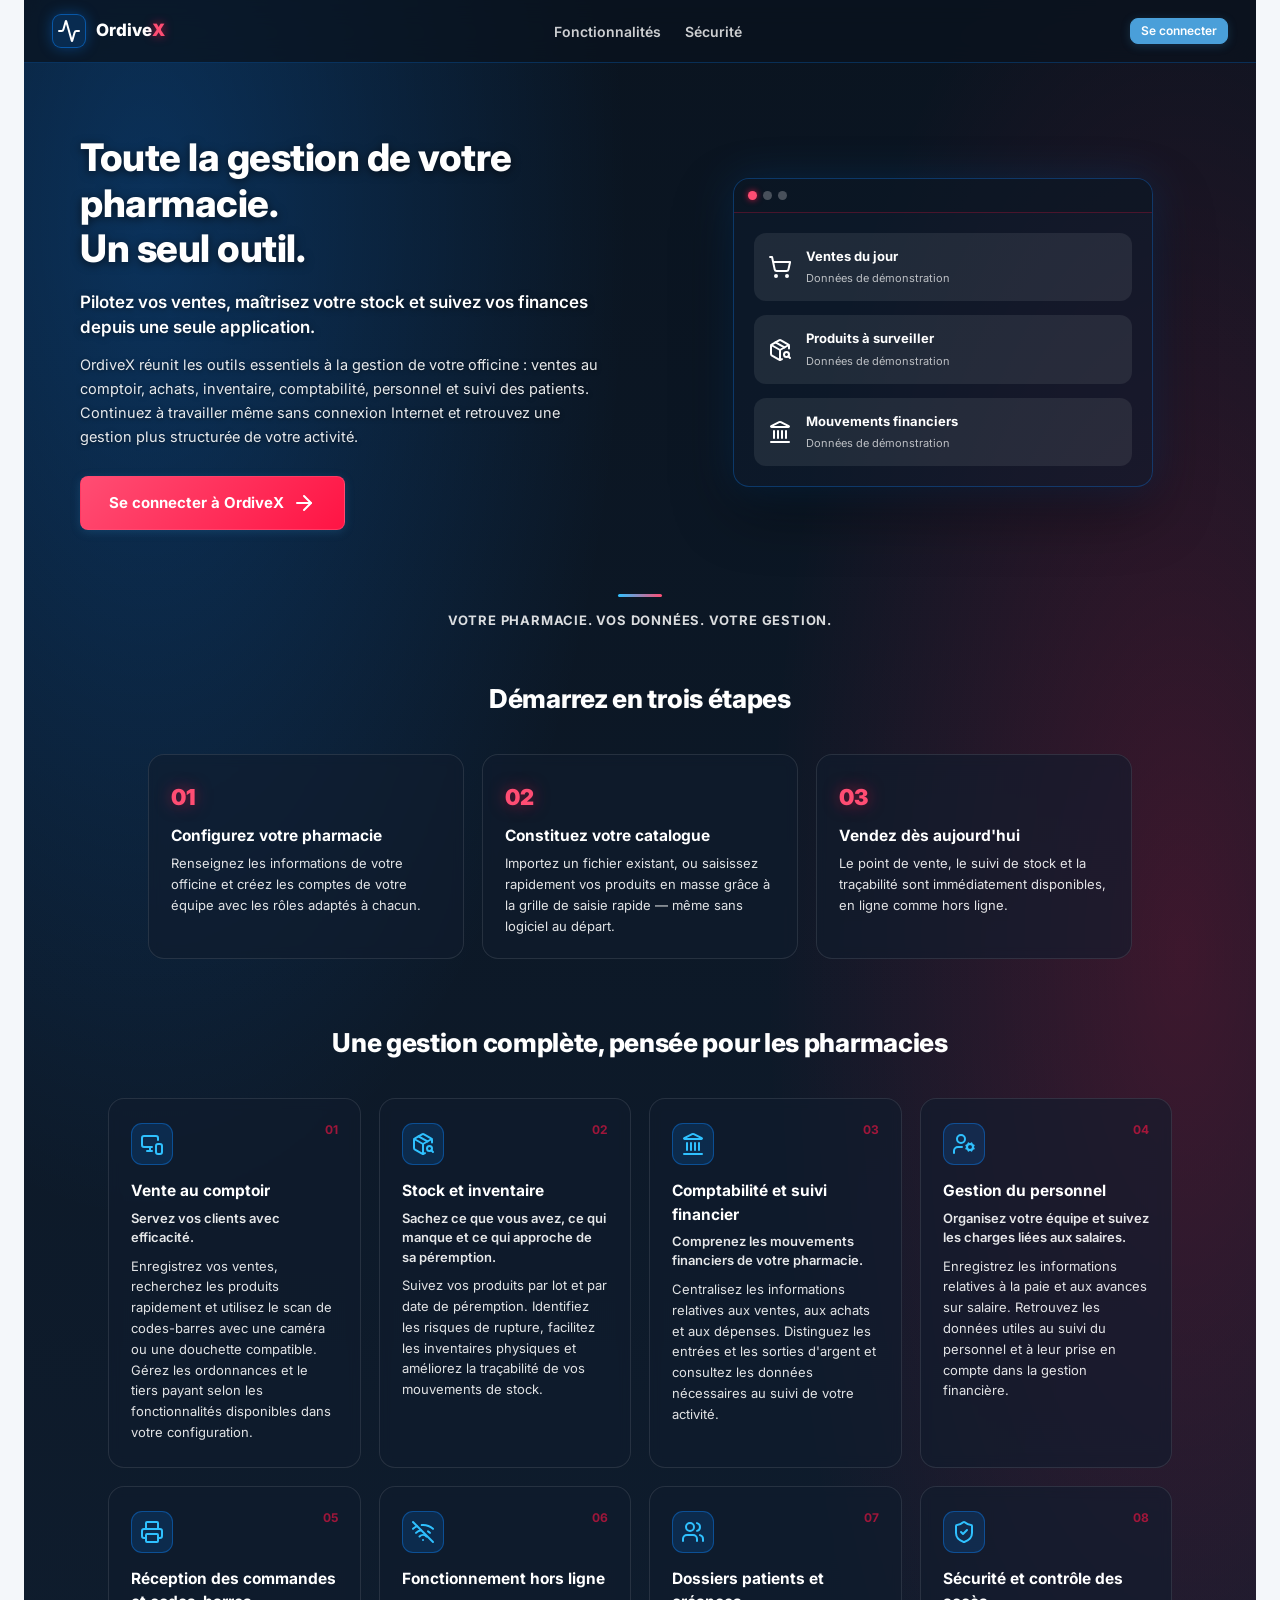
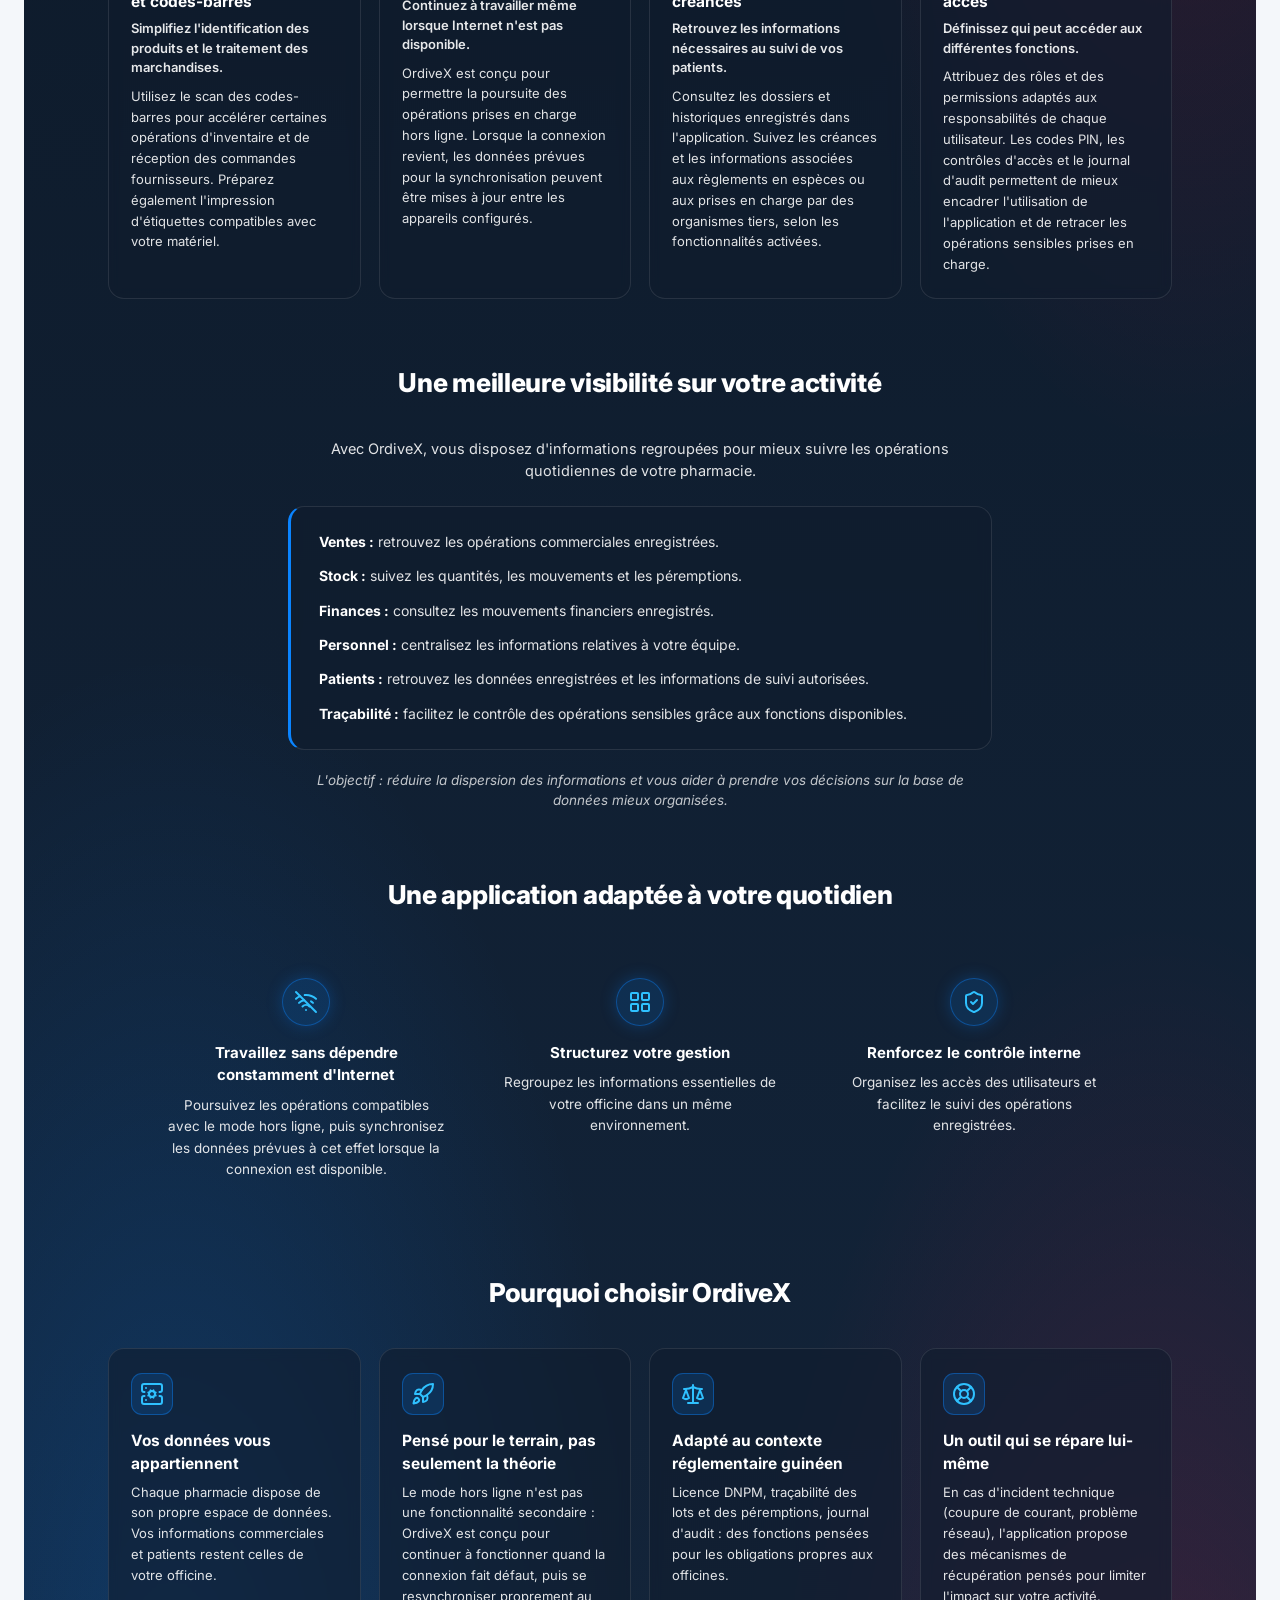
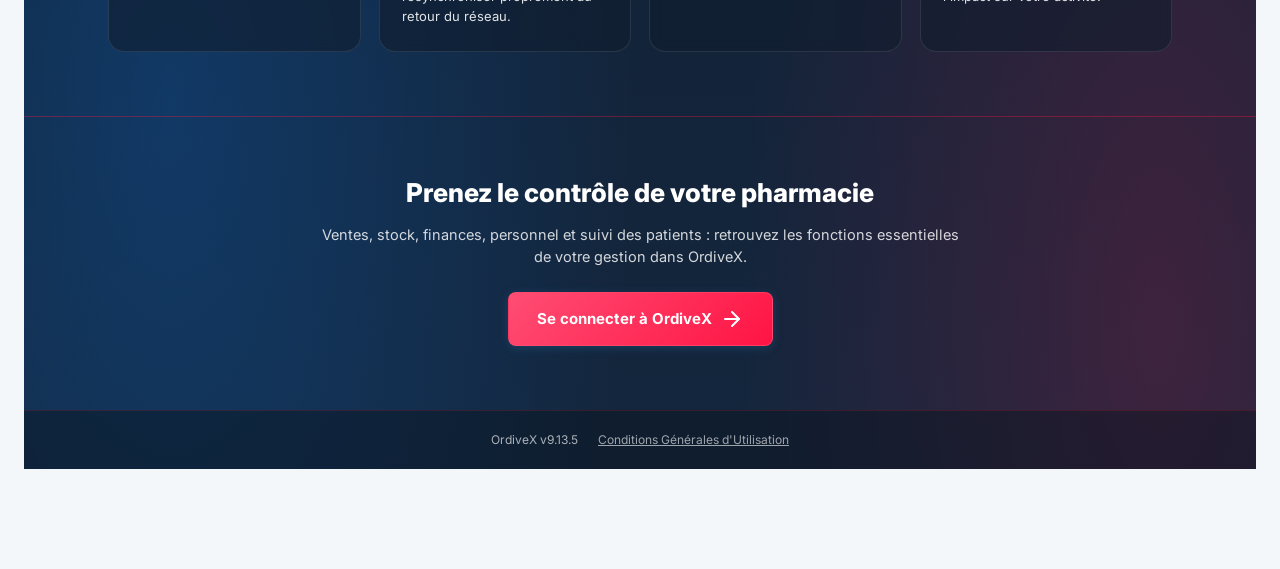
==== commit 9fe56dd0: "v9.13.5 : bump de version pour rendre visible la correction du dossier patient CACHE_NAME, CURRENT_A" ====
--- a/index.html
+++ b/index.html
@@ -11,7 +11,7 @@
       // synchroniser à la main à chaque déploiement — exposé ici sous
       // window.APP_VERSION dès que possible pour que tout le reste du fichier
       // le lise au lieu de le redéclarer.
-      const CURRENT_APP_VERSION = '9.13.4';
+      const CURRENT_APP_VERSION = '9.13.5';
       window.APP_VERSION = CURRENT_APP_VERSION;
 
       const lastVersion = localStorage.getItem('ordivex_version');
@@ -86,8 +86,8 @@
     rel="stylesheet"
     media="print" onload="this.media='all'"
     onerror="this.remove()">
-  <link rel="stylesheet" href="css/main.css?v=9.13.4">
-  <link rel="stylesheet" href="css/mobile.css?v=9.13.4">
+  <link rel="stylesheet" href="css/main.css?v=9.13.5">
+  <link rel="stylesheet" href="css/mobile.css?v=9.13.5">
   <!-- Fiabilisation post-hardening (Lot 8) : window.APP_VERSION est désormais
        défini une seule fois, dans le tout premier bloc script du head
        (source de vérité unique — voir son commentaire). Ce second littéral
@@ -259,50 +259,50 @@
     </button>
   </nav>
 
-  <script src="js/utils/network-manager.js?v=9.13.4"></script>
-  <script src="js/utils/barcode-scan.js?v=9.13.4"></script>
-  <script src="js/utils/barcode-render.js?v=9.13.4"></script>
-  <script src="js/db.js?v=9.13.4"></script>
-  <script src="js/utils/queue.js?v=9.13.4"></script>
-  <script src="js/auth.js?v=9.13.4"></script>
-  <script src="js/ui.js?v=9.13.4"></script>
-  <script src="js/mobile-money.js?v=9.13.4"></script>
-  <script src="js/sms.js?v=9.13.4"></script>
-  <script src="js/pages/dashboard.js?v=9.13.4"></script>
-  <script src="js/pages/pos.js?v=9.13.4"></script>
-  <script src="js/pages/stock.js?v=9.13.4"></script>
-  <script src="js/pages/products.js?v=9.13.4"></script>
-  <script src="js/pages/sales.js?v=9.13.4"></script>
-  <script src="js/pages/returns.js?v=9.13.4"></script>
-  <script src="js/pages/settings.js?v=9.13.4"></script>
-  <script src="js/pages/prescriptions.js?v=9.13.4"></script>
-  <script src="js/pages/suppliers.js?v=9.13.4"></script>
-  <script src="js/pages/invoices.js?v=9.13.4"></script>
-  <script src="js/pages/patients.js?v=9.13.4"></script>
-  <script src="js/pages/caisse.js?v=9.13.4"></script>
-  <script src="js/pages/traceability.js?v=9.13.4"></script>
-  <script src="js/pages/alerts-engine.js?v=9.13.4"></script>
-  <script src="js/pages/alerts.js?v=9.13.4"></script>
-  <script src="js/pages/print.js?v=9.13.4"></script>
-  <script src="js/pages/onboarding.js?v=9.13.4"></script>
-  <script src="js/pages/insurances.js?v=9.13.4"></script>
-  <script src="js/pages/metrics.js?v=9.13.4"></script>
-  <script src="js/pages/management-control.js?v=9.13.4"></script>
-  <script src="js/pages/accounting.js?v=9.13.4"></script>
-  <script src="js/ui/command-palette.js?v=9.13.4"></script>
-  <script src="js/ui/feedback.js?v=9.13.4"></script>
-  <script src="js/utils/animations.js?v=9.13.4"></script>
-  <script src="js/components/supportWidget.js?v=9.13.4"></script>
-  <script src="js/pages/shifts.js?v=9.13.4"></script>
-  <script src="js/pages/hr.js?v=9.13.4"></script>
-  <script src="js/pages/stock-exits.js?v=9.13.4"></script>
-  <script src="js/pages/inventory.js?v=9.13.4"></script>
-  <script src="js/pages/diagnostic.js?v=9.13.4"></script>
-  <script src="js/utils/pdf-export.js?v=9.13.4"></script>
-  <script src="js/utils/action-guard.js?v=9.13.4"></script>
-  <script src="js/utils/stability.js?v=9.13.4"></script>
-  <script src="js/utils/devtools-guard.js?v=9.13.4"></script>
-  <script src="js/utils/security-lock.js?v=9.13.4"></script>
+  <script src="js/utils/network-manager.js?v=9.13.5"></script>
+  <script src="js/utils/barcode-scan.js?v=9.13.5"></script>
+  <script src="js/utils/barcode-render.js?v=9.13.5"></script>
+  <script src="js/db.js?v=9.13.5"></script>
+  <script src="js/utils/queue.js?v=9.13.5"></script>
+  <script src="js/auth.js?v=9.13.5"></script>
+  <script src="js/ui.js?v=9.13.5"></script>
+  <script src="js/mobile-money.js?v=9.13.5"></script>
+  <script src="js/sms.js?v=9.13.5"></script>
+  <script src="js/pages/dashboard.js?v=9.13.5"></script>
+  <script src="js/pages/pos.js?v=9.13.5"></script>
+  <script src="js/pages/stock.js?v=9.13.5"></script>
+  <script src="js/pages/products.js?v=9.13.5"></script>
+  <script src="js/pages/sales.js?v=9.13.5"></script>
+  <script src="js/pages/returns.js?v=9.13.5"></script>
+  <script src="js/pages/settings.js?v=9.13.5"></script>
+  <script src="js/pages/prescriptions.js?v=9.13.5"></script>
+  <script src="js/pages/suppliers.js?v=9.13.5"></script>
+  <script src="js/pages/invoices.js?v=9.13.5"></script>
+  <script src="js/pages/patients.js?v=9.13.5"></script>
+  <script src="js/pages/caisse.js?v=9.13.5"></script>
+  <script src="js/pages/traceability.js?v=9.13.5"></script>
+  <script src="js/pages/alerts-engine.js?v=9.13.5"></script>
+  <script src="js/pages/alerts.js?v=9.13.5"></script>
+  <script src="js/pages/print.js?v=9.13.5"></script>
+  <script src="js/pages/onboarding.js?v=9.13.5"></script>
+  <script src="js/pages/insurances.js?v=9.13.5"></script>
+  <script src="js/pages/metrics.js?v=9.13.5"></script>
+  <script src="js/pages/management-control.js?v=9.13.5"></script>
+  <script src="js/pages/accounting.js?v=9.13.5"></script>
+  <script src="js/ui/command-palette.js?v=9.13.5"></script>
+  <script src="js/ui/feedback.js?v=9.13.5"></script>
+  <script src="js/utils/animations.js?v=9.13.5"></script>
+  <script src="js/components/supportWidget.js?v=9.13.5"></script>
+  <script src="js/pages/shifts.js?v=9.13.5"></script>
+  <script src="js/pages/hr.js?v=9.13.5"></script>
+  <script src="js/pages/stock-exits.js?v=9.13.5"></script>
+  <script src="js/pages/inventory.js?v=9.13.5"></script>
+  <script src="js/pages/diagnostic.js?v=9.13.5"></script>
+  <script src="js/utils/pdf-export.js?v=9.13.5"></script>
+  <script src="js/utils/action-guard.js?v=9.13.5"></script>
+  <script src="js/utils/stability.js?v=9.13.5"></script>
+  <script src="js/utils/devtools-guard.js?v=9.13.5"></script>
+  <script src="js/utils/security-lock.js?v=9.13.5"></script>
 
   <script>
     const NAV_ITEMS = [
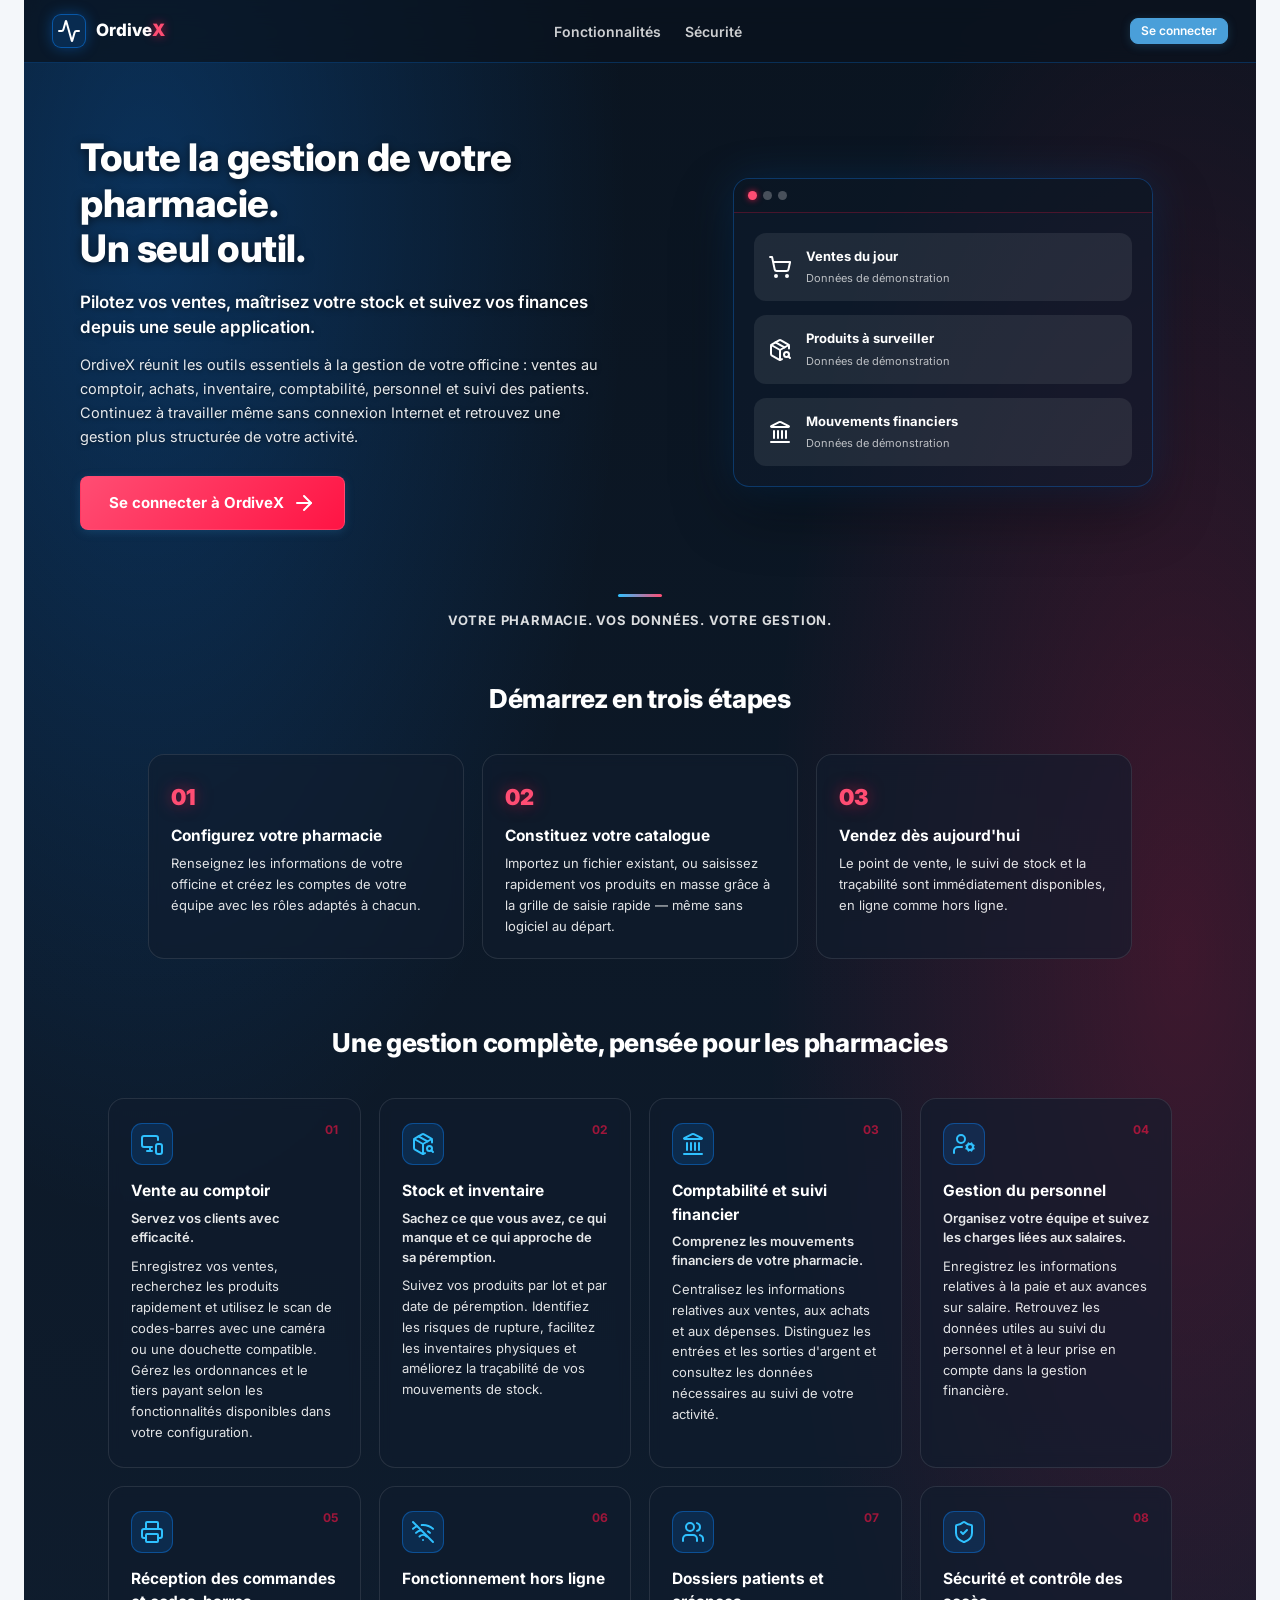
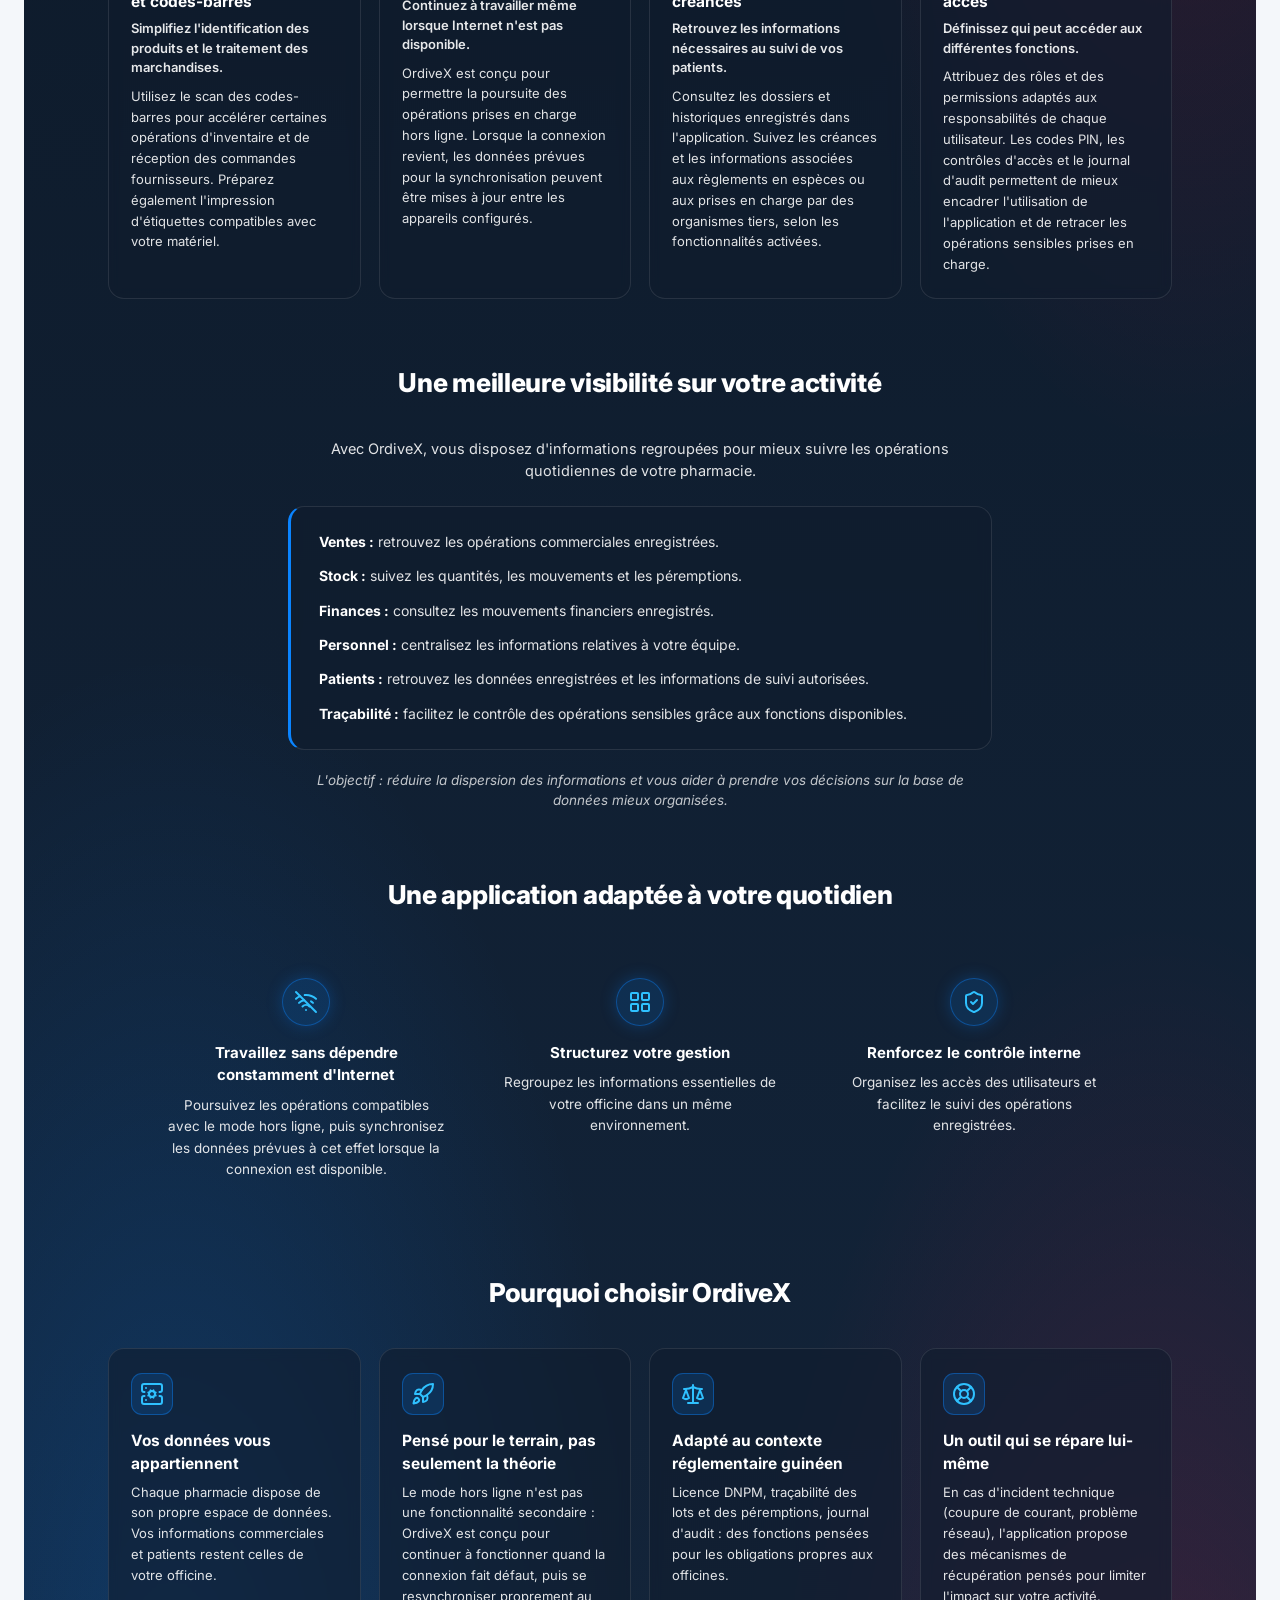
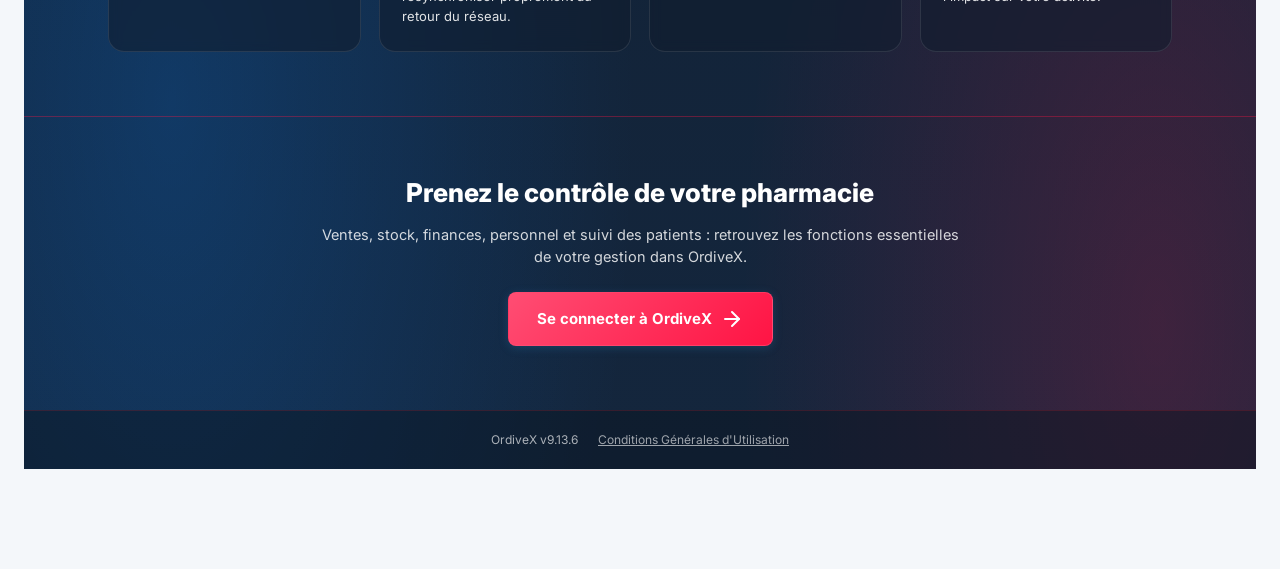
==== commit 8b702419: "v9.13.6 : bump de version pour rendre visible la correction du dossier patient CACHE_NAME, CURRENT_A" ====
--- a/index.html
+++ b/index.html
@@ -11,7 +11,7 @@
       // synchroniser à la main à chaque déploiement — exposé ici sous
       // window.APP_VERSION dès que possible pour que tout le reste du fichier
       // le lise au lieu de le redéclarer.
-      const CURRENT_APP_VERSION = '9.13.5';
+      const CURRENT_APP_VERSION = '9.13.6';
       window.APP_VERSION = CURRENT_APP_VERSION;
 
       const lastVersion = localStorage.getItem('ordivex_version');
@@ -86,8 +86,8 @@
     rel="stylesheet"
     media="print" onload="this.media='all'"
     onerror="this.remove()">
-  <link rel="stylesheet" href="css/main.css?v=9.13.5">
-  <link rel="stylesheet" href="css/mobile.css?v=9.13.5">
+  <link rel="stylesheet" href="css/main.css?v=9.13.6">
+  <link rel="stylesheet" href="css/mobile.css?v=9.13.6">
   <!-- Fiabilisation post-hardening (Lot 8) : window.APP_VERSION est désormais
        défini une seule fois, dans le tout premier bloc script du head
        (source de vérité unique — voir son commentaire). Ce second littéral
@@ -259,50 +259,50 @@
     </button>
   </nav>
 
-  <script src="js/utils/network-manager.js?v=9.13.5"></script>
-  <script src="js/utils/barcode-scan.js?v=9.13.5"></script>
-  <script src="js/utils/barcode-render.js?v=9.13.5"></script>
-  <script src="js/db.js?v=9.13.5"></script>
-  <script src="js/utils/queue.js?v=9.13.5"></script>
-  <script src="js/auth.js?v=9.13.5"></script>
-  <script src="js/ui.js?v=9.13.5"></script>
-  <script src="js/mobile-money.js?v=9.13.5"></script>
-  <script src="js/sms.js?v=9.13.5"></script>
-  <script src="js/pages/dashboard.js?v=9.13.5"></script>
-  <script src="js/pages/pos.js?v=9.13.5"></script>
-  <script src="js/pages/stock.js?v=9.13.5"></script>
-  <script src="js/pages/products.js?v=9.13.5"></script>
-  <script src="js/pages/sales.js?v=9.13.5"></script>
-  <script src="js/pages/returns.js?v=9.13.5"></script>
-  <script src="js/pages/settings.js?v=9.13.5"></script>
-  <script src="js/pages/prescriptions.js?v=9.13.5"></script>
-  <script src="js/pages/suppliers.js?v=9.13.5"></script>
-  <script src="js/pages/invoices.js?v=9.13.5"></script>
-  <script src="js/pages/patients.js?v=9.13.5"></script>
-  <script src="js/pages/caisse.js?v=9.13.5"></script>
-  <script src="js/pages/traceability.js?v=9.13.5"></script>
-  <script src="js/pages/alerts-engine.js?v=9.13.5"></script>
-  <script src="js/pages/alerts.js?v=9.13.5"></script>
-  <script src="js/pages/print.js?v=9.13.5"></script>
-  <script src="js/pages/onboarding.js?v=9.13.5"></script>
-  <script src="js/pages/insurances.js?v=9.13.5"></script>
-  <script src="js/pages/metrics.js?v=9.13.5"></script>
-  <script src="js/pages/management-control.js?v=9.13.5"></script>
-  <script src="js/pages/accounting.js?v=9.13.5"></script>
-  <script src="js/ui/command-palette.js?v=9.13.5"></script>
-  <script src="js/ui/feedback.js?v=9.13.5"></script>
-  <script src="js/utils/animations.js?v=9.13.5"></script>
-  <script src="js/components/supportWidget.js?v=9.13.5"></script>
-  <script src="js/pages/shifts.js?v=9.13.5"></script>
-  <script src="js/pages/hr.js?v=9.13.5"></script>
-  <script src="js/pages/stock-exits.js?v=9.13.5"></script>
-  <script src="js/pages/inventory.js?v=9.13.5"></script>
-  <script src="js/pages/diagnostic.js?v=9.13.5"></script>
-  <script src="js/utils/pdf-export.js?v=9.13.5"></script>
-  <script src="js/utils/action-guard.js?v=9.13.5"></script>
-  <script src="js/utils/stability.js?v=9.13.5"></script>
-  <script src="js/utils/devtools-guard.js?v=9.13.5"></script>
-  <script src="js/utils/security-lock.js?v=9.13.5"></script>
+  <script src="js/utils/network-manager.js?v=9.13.6"></script>
+  <script src="js/utils/barcode-scan.js?v=9.13.6"></script>
+  <script src="js/utils/barcode-render.js?v=9.13.6"></script>
+  <script src="js/db.js?v=9.13.6"></script>
+  <script src="js/utils/queue.js?v=9.13.6"></script>
+  <script src="js/auth.js?v=9.13.6"></script>
+  <script src="js/ui.js?v=9.13.6"></script>
+  <script src="js/mobile-money.js?v=9.13.6"></script>
+  <script src="js/sms.js?v=9.13.6"></script>
+  <script src="js/pages/dashboard.js?v=9.13.6"></script>
+  <script src="js/pages/pos.js?v=9.13.6"></script>
+  <script src="js/pages/stock.js?v=9.13.6"></script>
+  <script src="js/pages/products.js?v=9.13.6"></script>
+  <script src="js/pages/sales.js?v=9.13.6"></script>
+  <script src="js/pages/returns.js?v=9.13.6"></script>
+  <script src="js/pages/settings.js?v=9.13.6"></script>
+  <script src="js/pages/prescriptions.js?v=9.13.6"></script>
+  <script src="js/pages/suppliers.js?v=9.13.6"></script>
+  <script src="js/pages/invoices.js?v=9.13.6"></script>
+  <script src="js/pages/patients.js?v=9.13.6"></script>
+  <script src="js/pages/caisse.js?v=9.13.6"></script>
+  <script src="js/pages/traceability.js?v=9.13.6"></script>
+  <script src="js/pages/alerts-engine.js?v=9.13.6"></script>
+  <script src="js/pages/alerts.js?v=9.13.6"></script>
+  <script src="js/pages/print.js?v=9.13.6"></script>
+  <script src="js/pages/onboarding.js?v=9.13.6"></script>
+  <script src="js/pages/insurances.js?v=9.13.6"></script>
+  <script src="js/pages/metrics.js?v=9.13.6"></script>
+  <script src="js/pages/management-control.js?v=9.13.6"></script>
+  <script src="js/pages/accounting.js?v=9.13.6"></script>
+  <script src="js/ui/command-palette.js?v=9.13.6"></script>
+  <script src="js/ui/feedback.js?v=9.13.6"></script>
+  <script src="js/utils/animations.js?v=9.13.6"></script>
+  <script src="js/components/supportWidget.js?v=9.13.6"></script>
+  <script src="js/pages/shifts.js?v=9.13.6"></script>
+  <script src="js/pages/hr.js?v=9.13.6"></script>
+  <script src="js/pages/stock-exits.js?v=9.13.6"></script>
+  <script src="js/pages/inventory.js?v=9.13.6"></script>
+  <script src="js/pages/diagnostic.js?v=9.13.6"></script>
+  <script src="js/utils/pdf-export.js?v=9.13.6"></script>
+  <script src="js/utils/action-guard.js?v=9.13.6"></script>
+  <script src="js/utils/stability.js?v=9.13.6"></script>
+  <script src="js/utils/devtools-guard.js?v=9.13.6"></script>
+  <script src="js/utils/security-lock.js?v=9.13.6"></script>
 
   <script>
     const NAV_ITEMS = [
